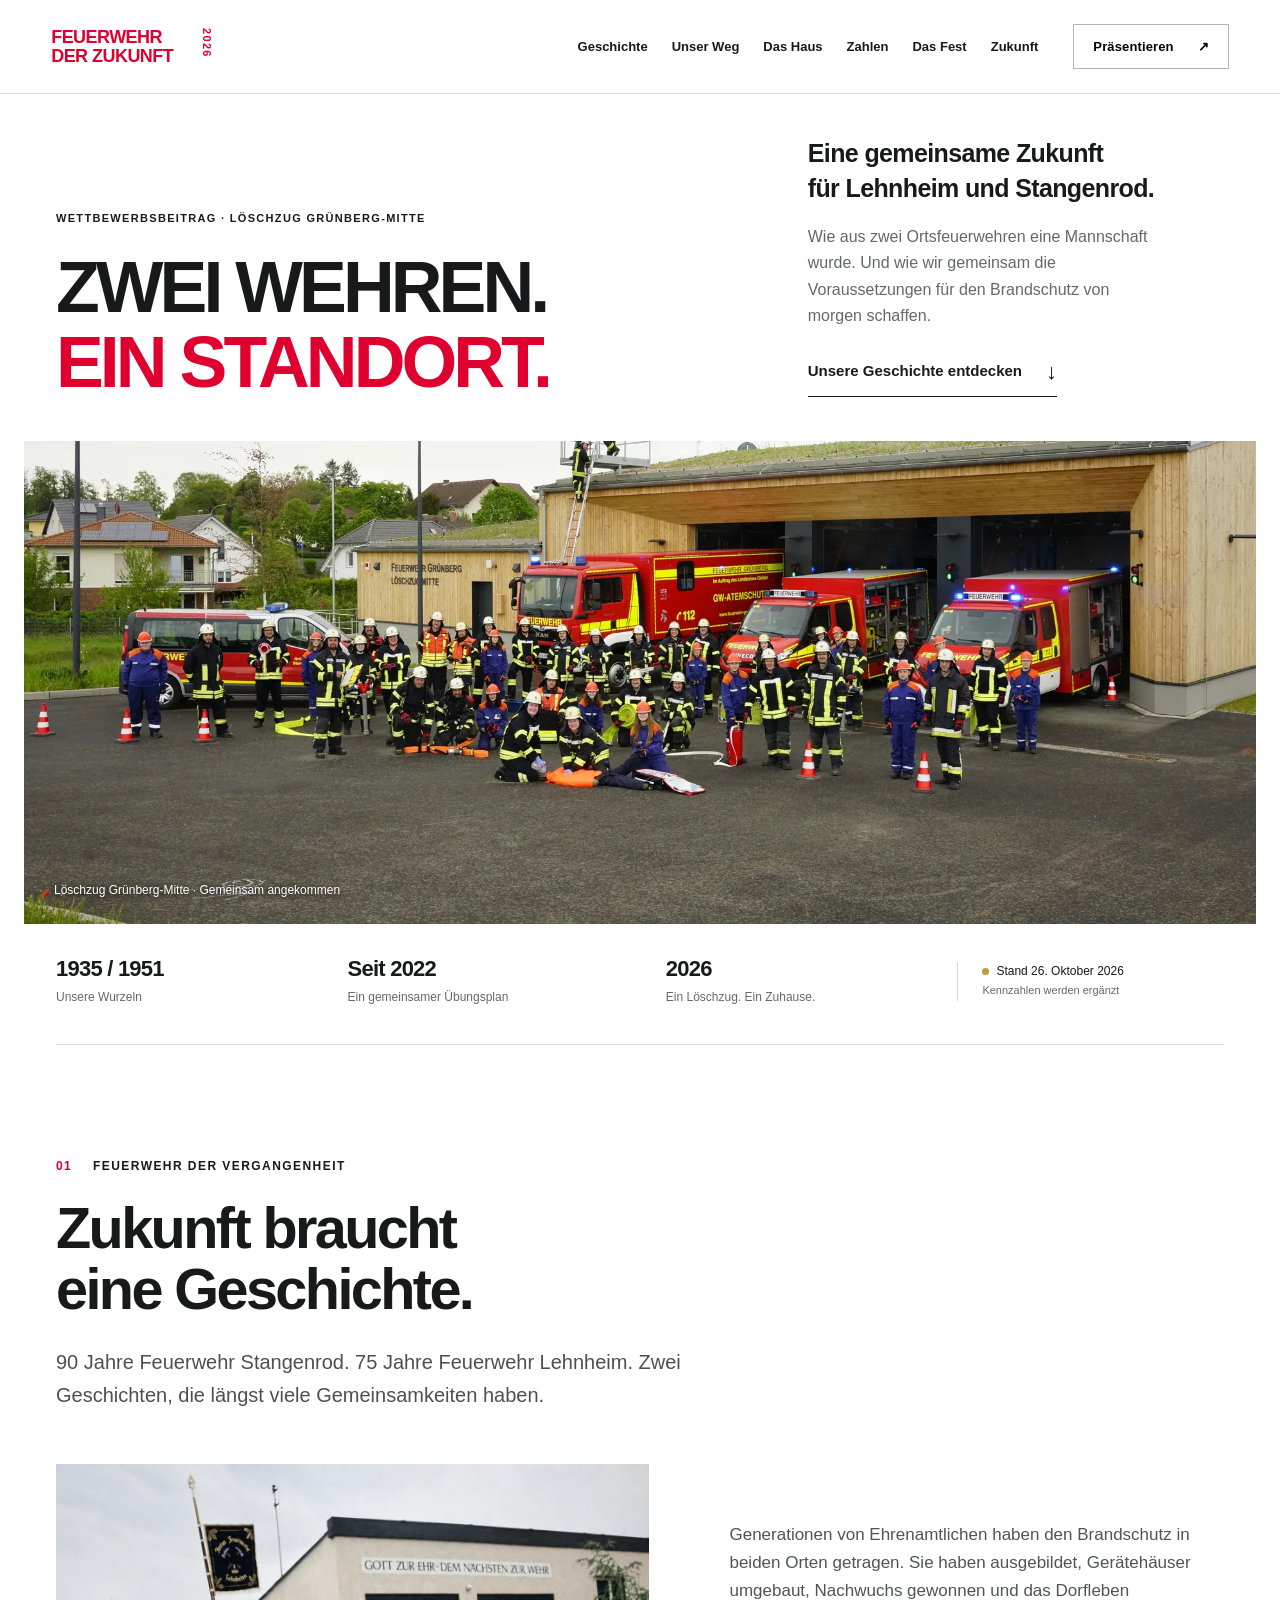
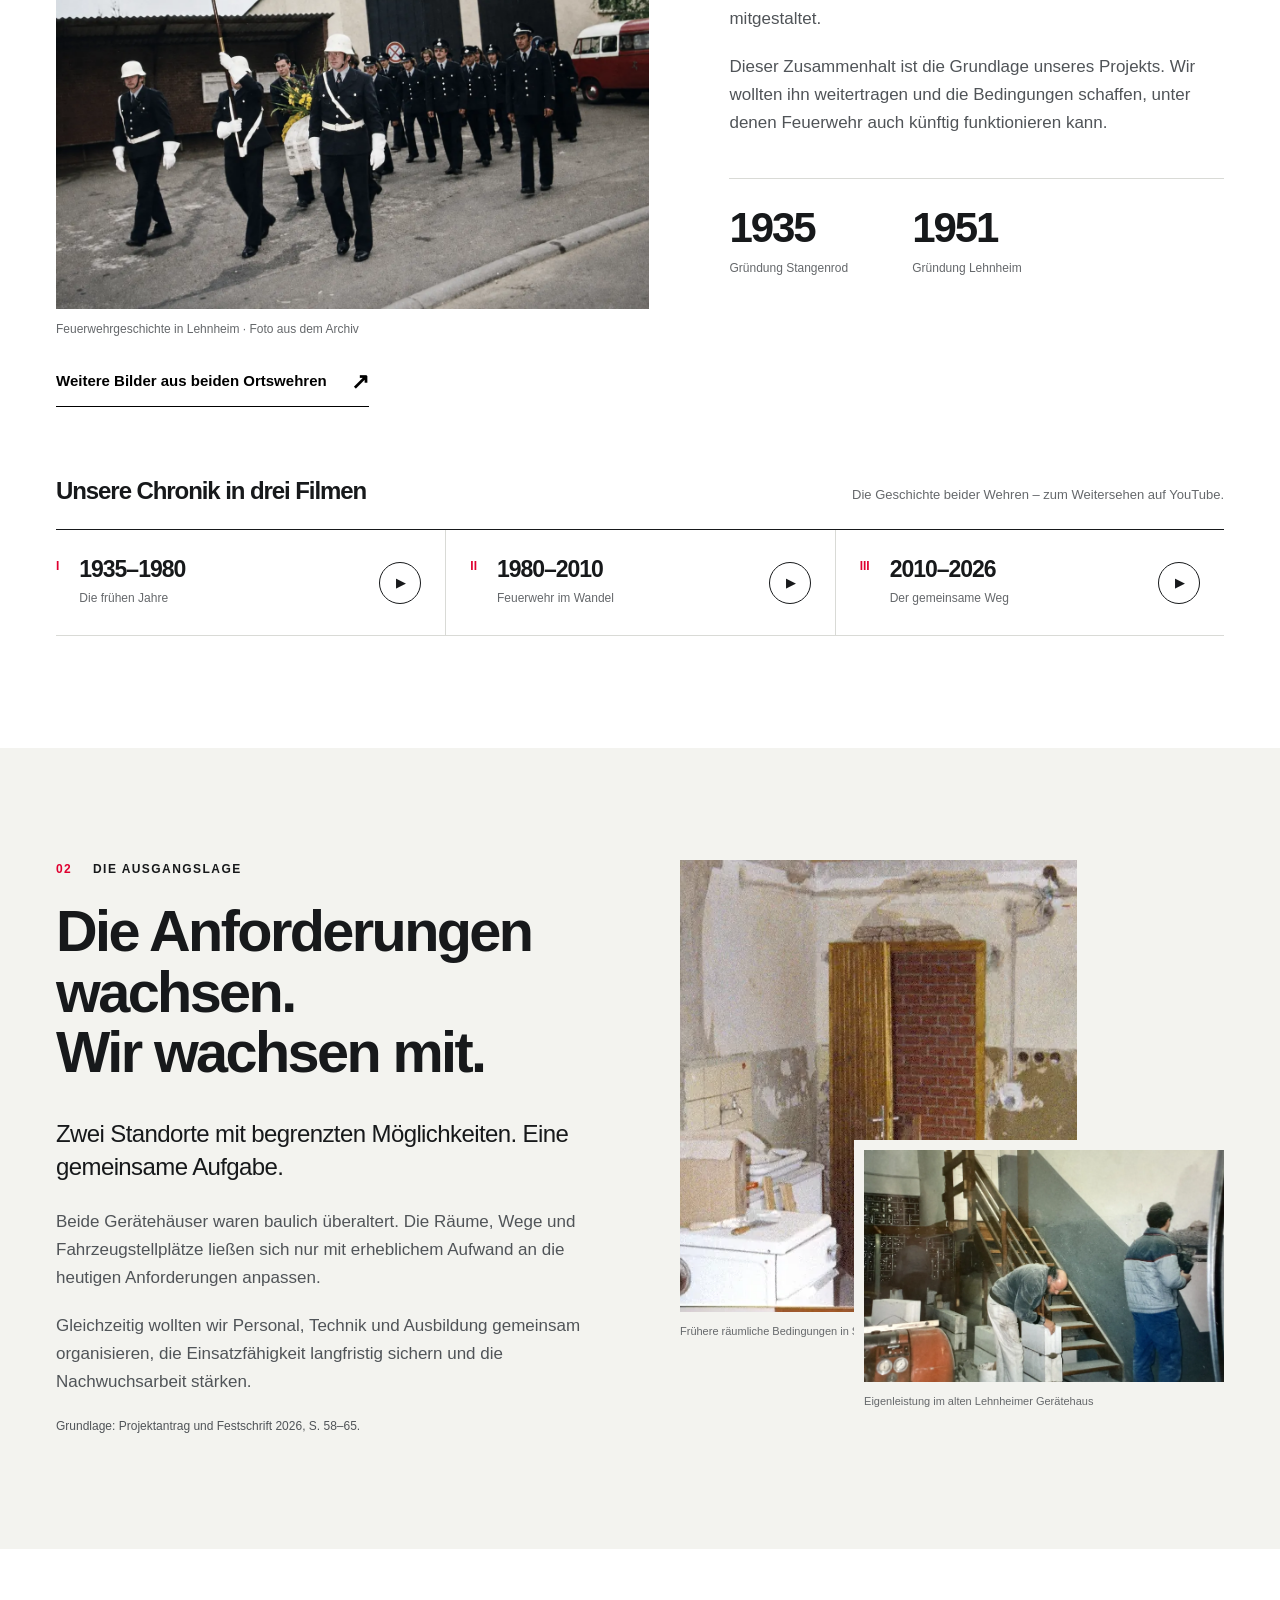
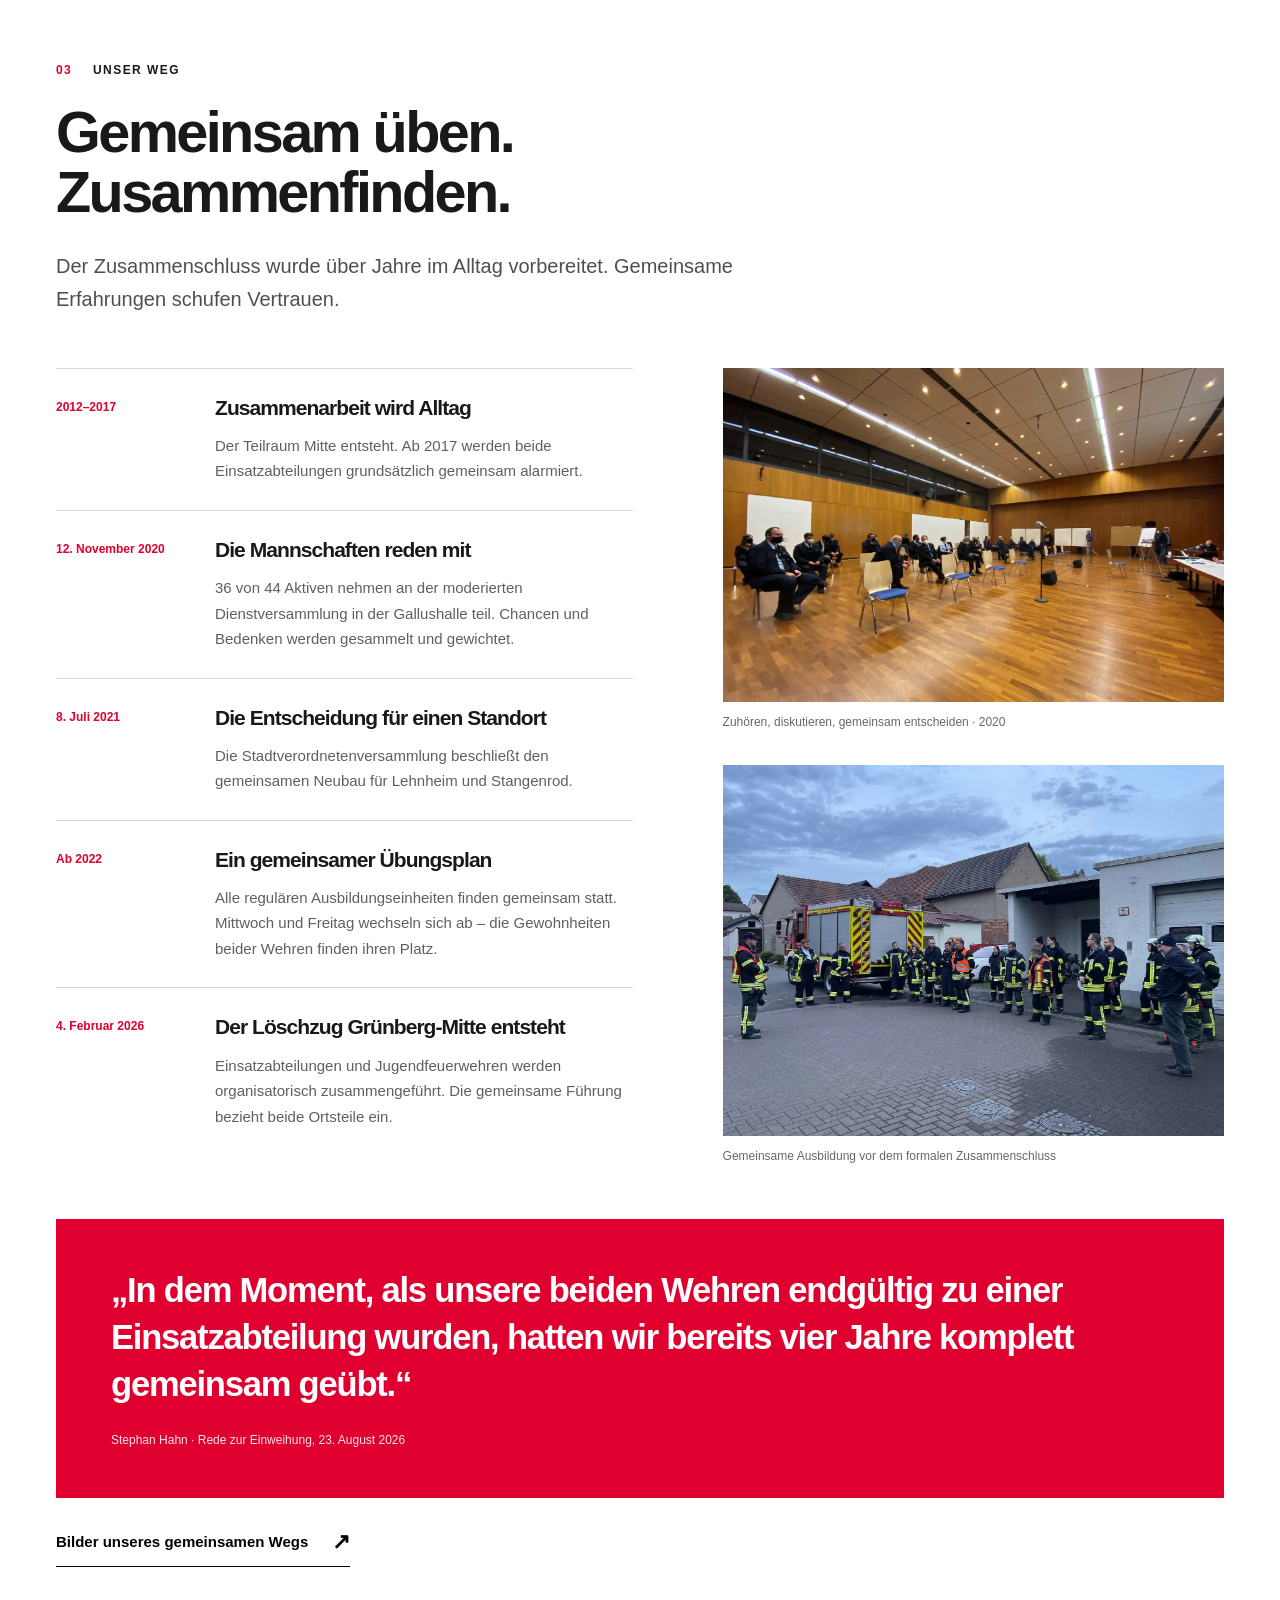
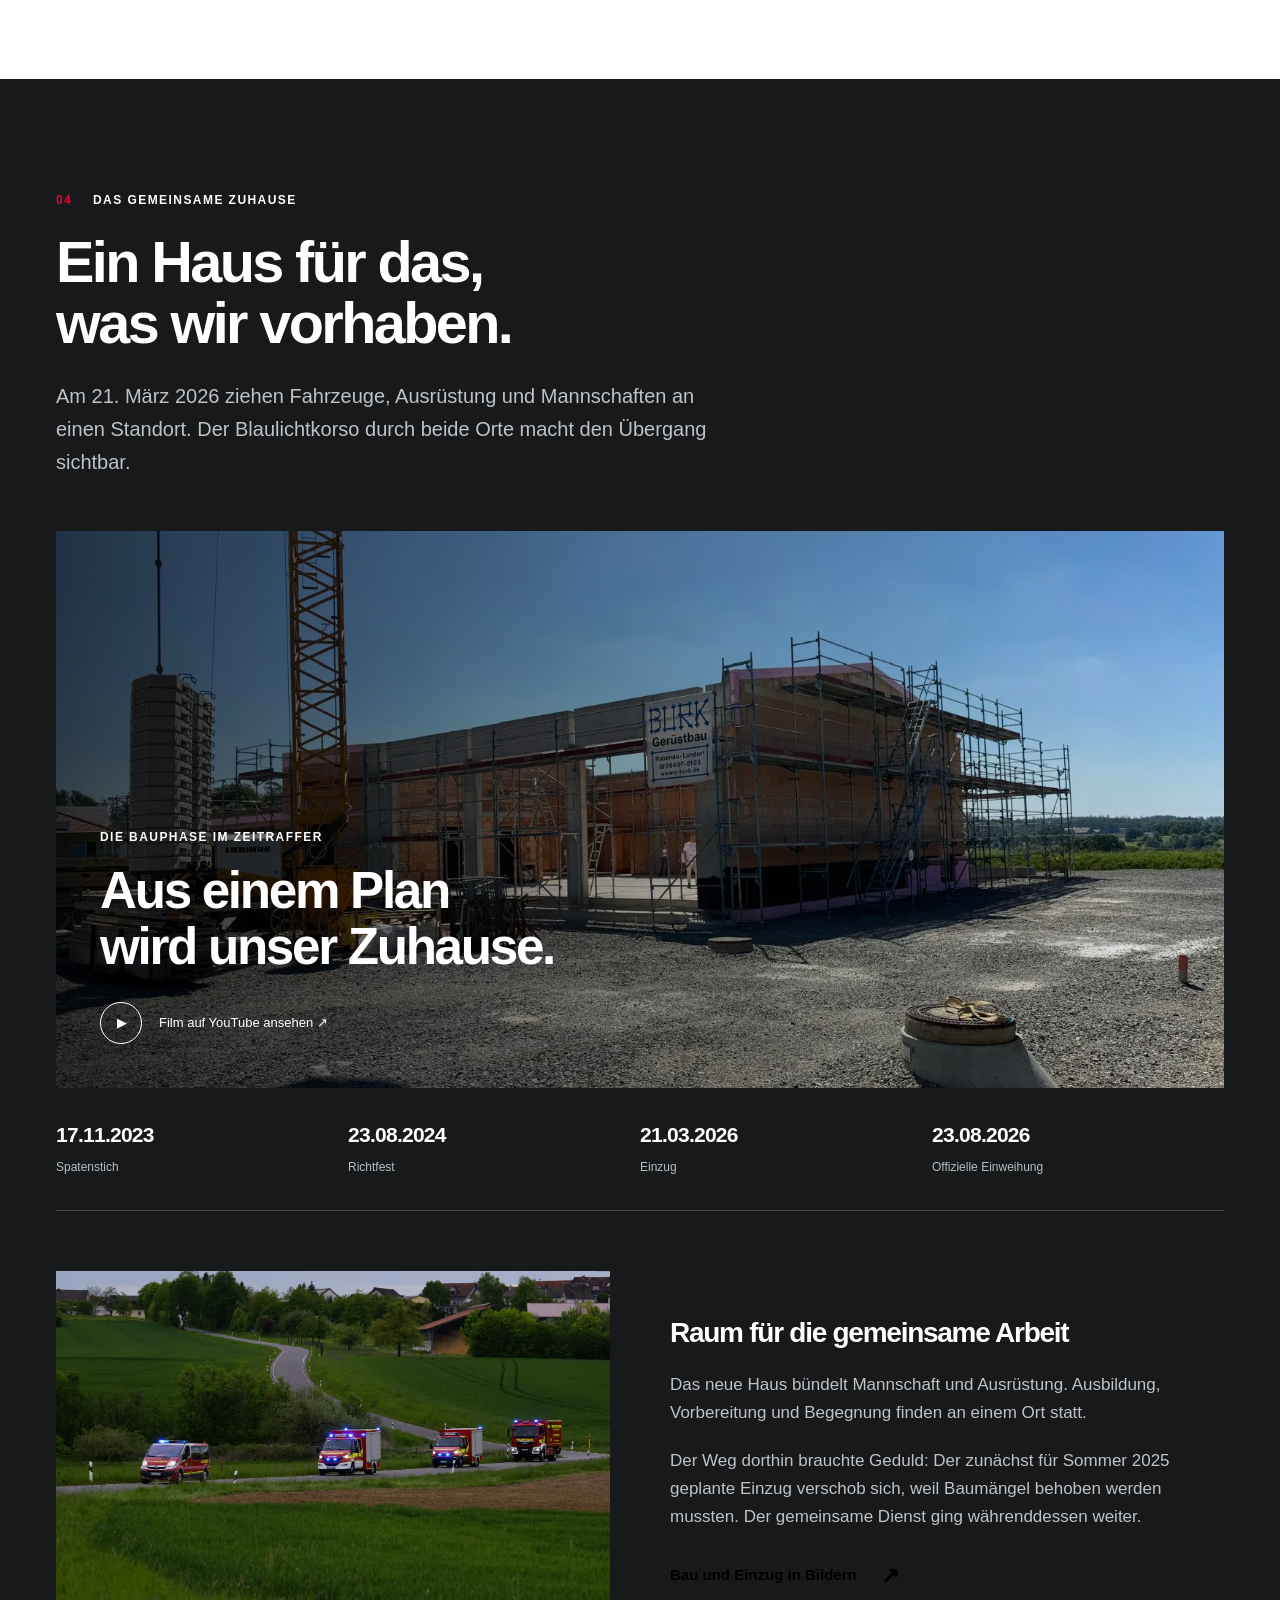
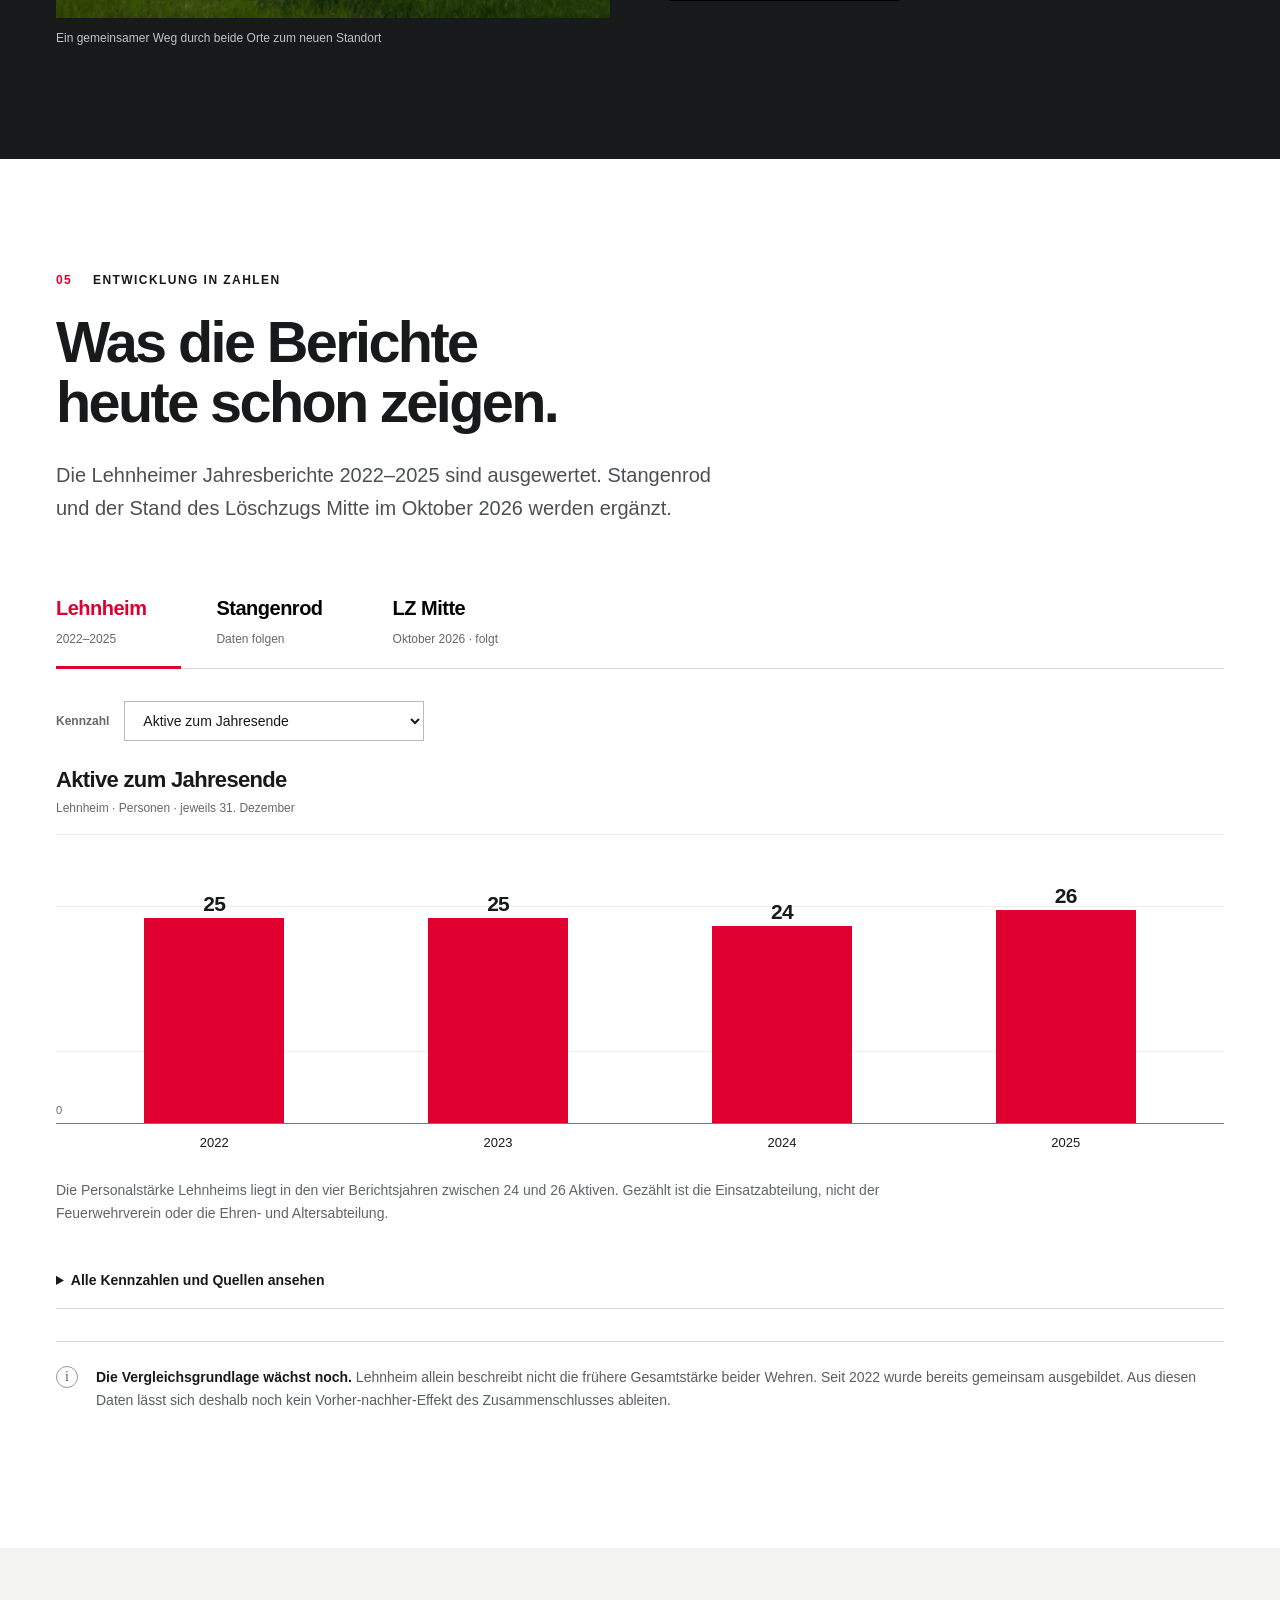
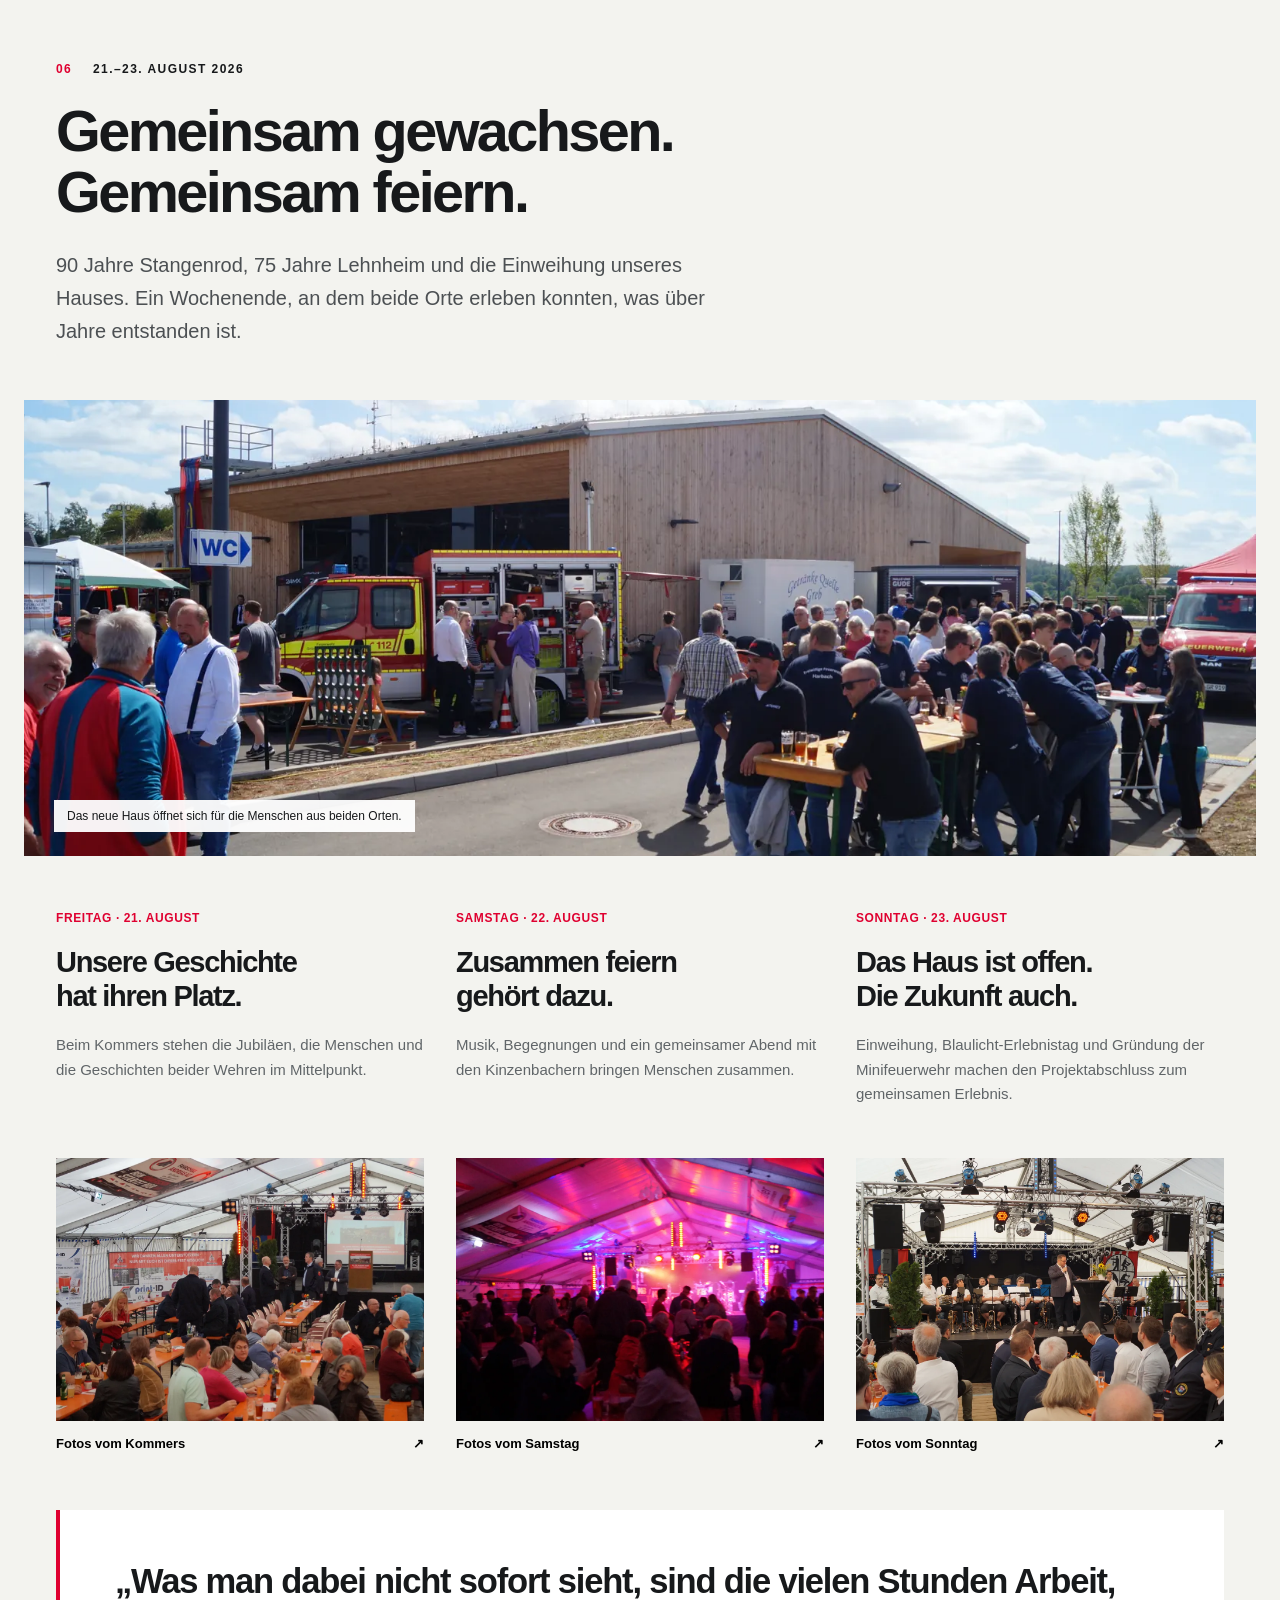
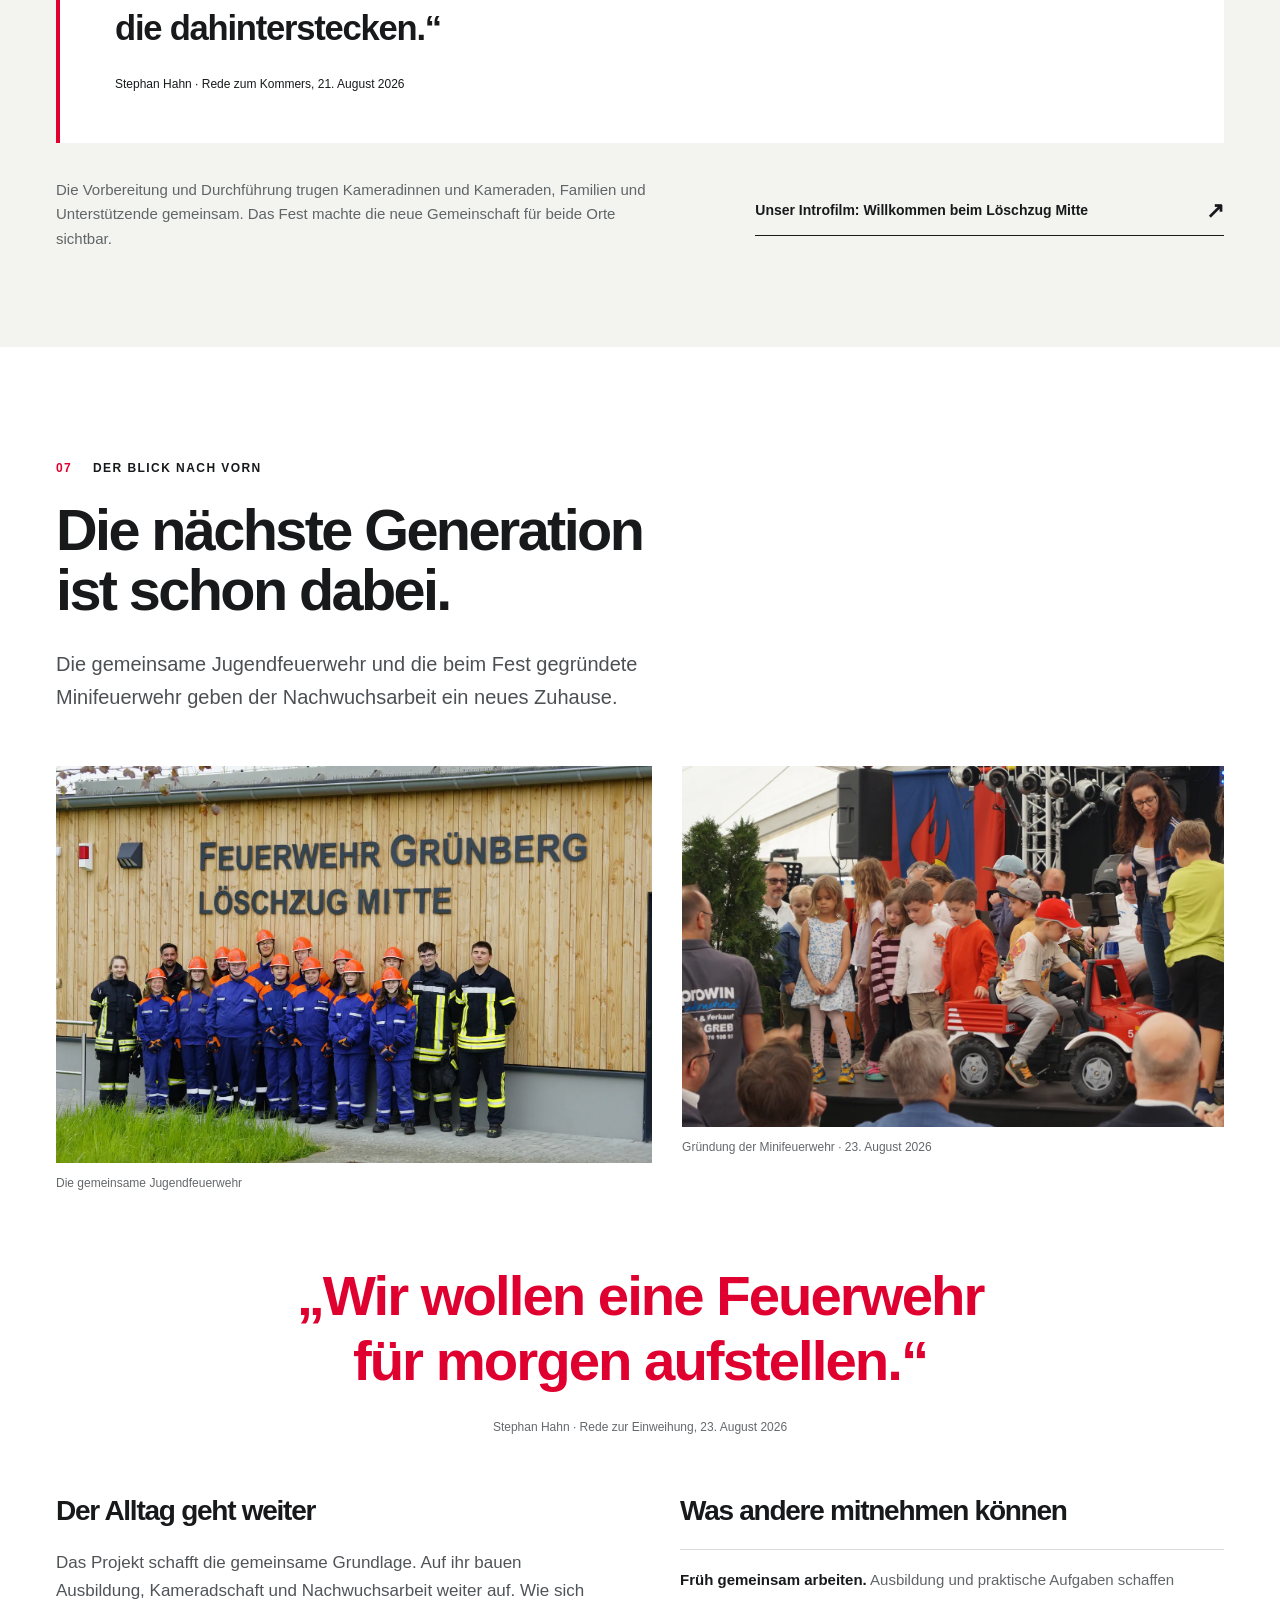
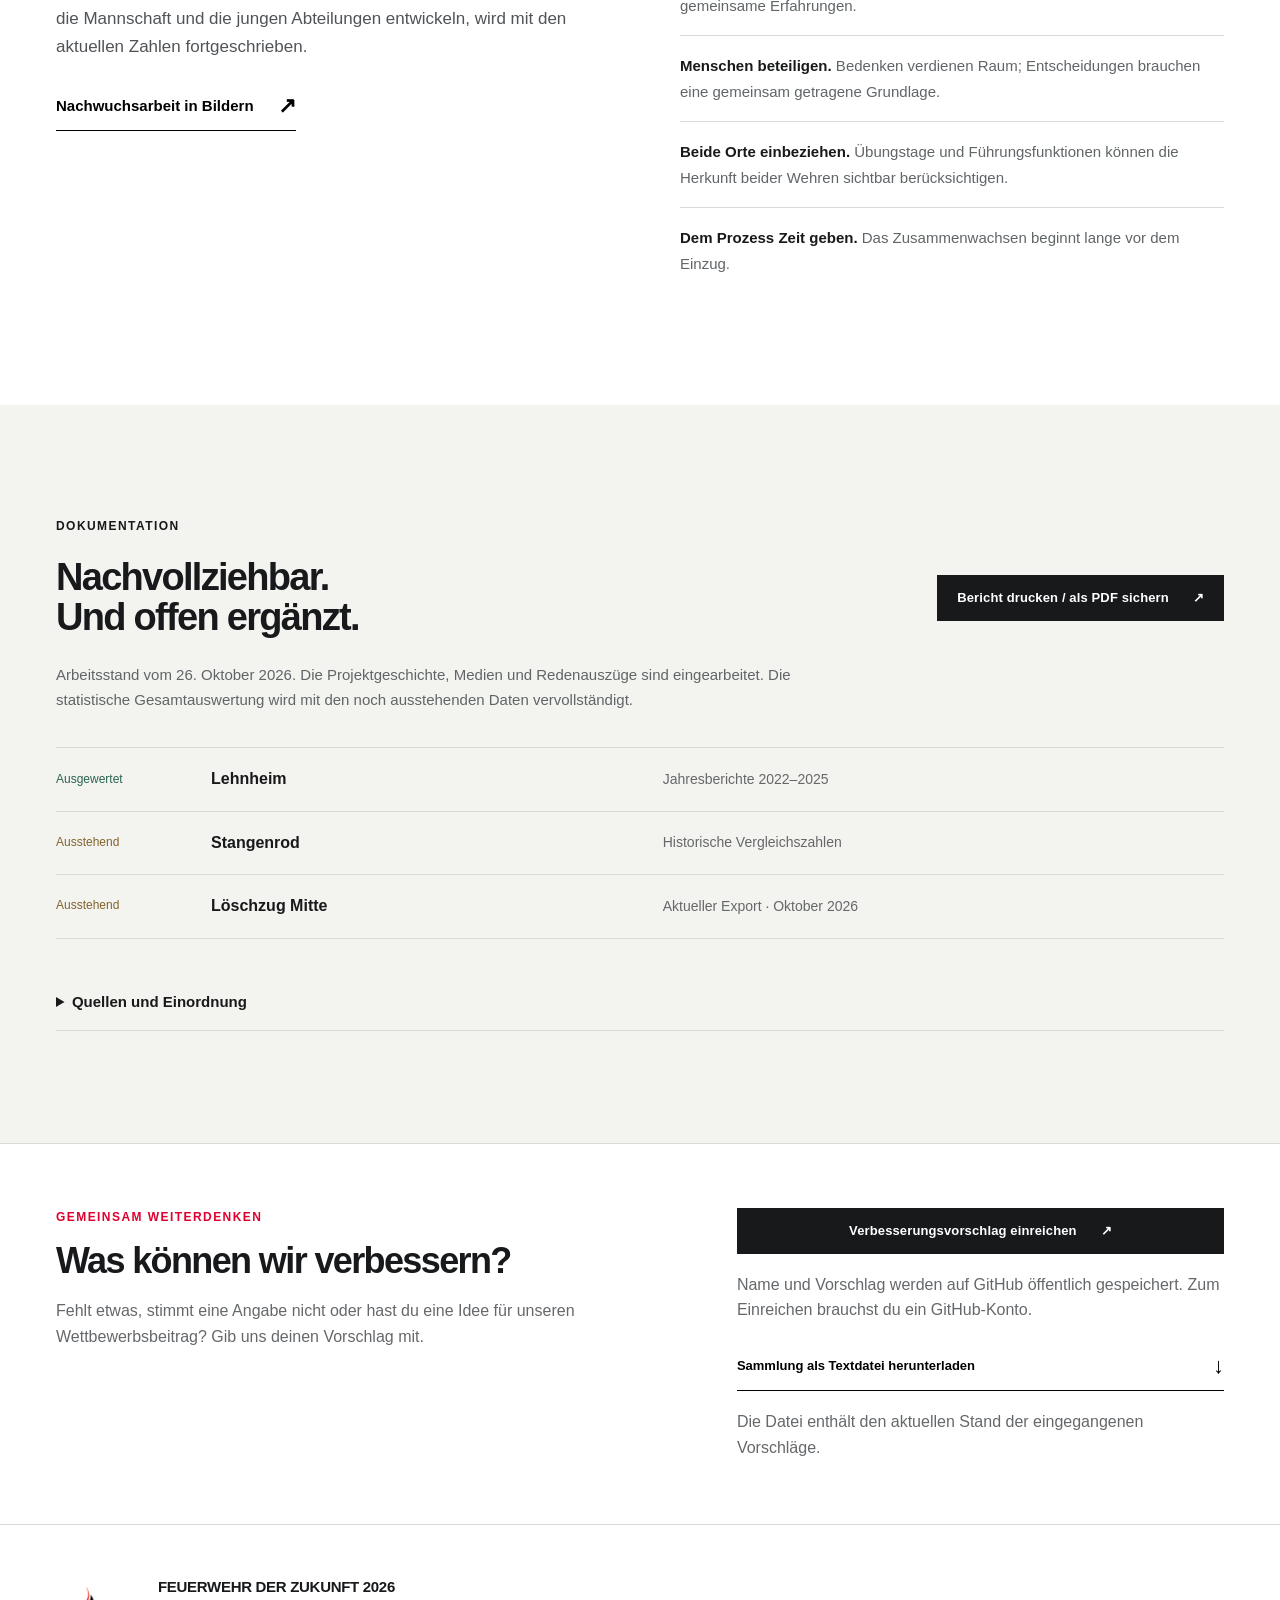
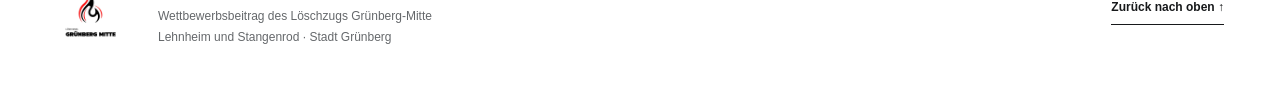
==== index.html @ b9422b35 "Add named improvement form and current plain-text download without AI processing" ====
<!doctype html>
<html lang="de">
<head>
  <meta charset="utf-8">
  <meta name="viewport" content="width=device-width, initial-scale=1">
  <meta name="theme-color" content="#df0030">
  <meta name="description" content="Zwei Wehren, ein Standort: Lehnheim und Stangenrod wachsen zum Löschzug Grünberg-Mitte zusammen. Unser Beitrag zum Wettbewerb Feuerwehr der Zukunft 2026.">
  <meta property="og:title" content="Zwei Wehren. Ein Standort. Feuerwehr der Zukunft 2026">
  <meta property="og:description" content="Die Geschichte des Löschzugs Grünberg-Mitte – von gemeinsamer Ausbildung bis zum neuen Feuerwehrhaus und Festwochenende.">
  <meta property="og:type" content="website">
  <meta property="og:url" content="https://herrhahn.github.io/feuerwehr-der-zukunft-2026/">
  <meta property="og:image" content="https://herrhahn.github.io/feuerwehr-der-zukunft-2026/foto-65.webp">
  <title>Feuerwehr der Zukunft 2026 · Löschzug Grünberg-Mitte</title>
  <link rel="icon" href="foto-76.webp" type="image/webp">
  <link rel="stylesheet" href="styles.css">
  <script src="statistics.js" defer></script>
  <script src="app.js" defer></script>
  <script src="feedback.js" type="module"></script>
</head>
<body>
<a class="skip-link" href="#inhalt">Zum Inhalt</a>
<header class="site-header">
  <a class="brand" href="#start" aria-label="Feuerwehr der Zukunft 2026 – Start"><span>FEUERWEHR <br>DER ZUKUNFT<span class="brand-year">2026</span></span></a>
  <nav class="desktop-nav" aria-label="Hauptnavigation">
    <a href="#geschichte">Geschichte</a><a href="#zusammenwachsen">Unser Weg</a><a href="#geraetehaus">Das Haus</a><a href="#zahlen">Zahlen</a><a href="#fest">Das Fest</a><a href="#zukunft">Zukunft</a>
  </nav>
  <button id="present-start" class="button button-outline" type="button">Präsentieren <span aria-hidden="true">↗</span></button>
  <button class="menu-toggle" id="menu-toggle" aria-expanded="false" aria-controls="mobile-nav" type="button">Menü <span aria-hidden="true">+</span></button>
</header>
<nav id="mobile-nav" class="mobile-nav" aria-label="Mobile Navigation" hidden>
  <a href="#geschichte">Geschichte</a><a href="#zusammenwachsen">Unser Weg</a><a href="#geraetehaus">Das Haus</a><a href="#zahlen">Zahlen</a><a href="#fest">Das Fest</a><a href="#zukunft">Zukunft</a>
</nav>
<main id="inhalt">
  <section class="hero chapter" id="start" data-chapter="Unser Projekt">
    <div class="hero-intro wrap">
      <div><p class="eyebrow">Wettbewerbsbeitrag · Löschzug Grünberg-Mitte</p><h1>ZWEI WEHREN. <br><span>EIN STANDORT.</span></h1></div>
      <div class="hero-copy"><p class="lead">Eine gemeinsame Zukunft <br>für Lehnheim und Stangenrod.</p><p>Wie aus zwei Ortsfeuerwehren eine Mannschaft wurde. Und wie wir gemeinsam die Voraussetzungen für den Brandschutz von morgen schaffen.</p><a class="text-link" href="#geschichte">Unsere Geschichte entdecken <span aria-hidden="true">↓</span></a></div>
    </div>
    <figure class="hero-photo"><img src="foto-65.webp" width="1920" height="1280" fetchpriority="high" alt="Die Mannschaft und Jugendfeuerwehr des Löschzugs Grünberg-Mitte mit ihren Fahrzeugen vor dem gemeinsamen Feuerwehrhaus"><figcaption>Löschzug Grünberg-Mitte · Gemeinsam angekommen</figcaption></figure>
    <div class="hero-facts wrap"><div><strong>1935 / 1951</strong><span>Unsere Wurzeln</span></div><div><strong>Seit 2022</strong><span>Ein gemeinsamer Übungsplan</span></div><div><strong>2026</strong><span>Ein Löschzug. Ein Zuhause.</span></div><a href="#datenstand" class="status-link"><span class="status-dot"></span>Stand 26. Oktober 2026 <br><small>Kennzahlen werden ergänzt</small></a></div>
  </section>

  <section class="chapter section wrap" id="geschichte" data-chapter="Feuerwehr der Vergangenheit">
    <div class="section-heading"><p class="eyebrow"><span>01</span> Feuerwehr der Vergangenheit</p><h2>Zukunft braucht <br>eine Geschichte.</h2><p class="section-intro">90 Jahre Feuerwehr Stangenrod. 75 Jahre Feuerwehr Lehnheim. Zwei Geschichten, die längst viele Gemeinsamkeiten haben.</p></div>
    <div class="history-layout"><figure class="photo"><button data-photo="0" type="button" aria-label="Historisches Foto aus Lehnheim vergrößern"><img src="foto-00.webp" width="1600" height="1200" loading="lazy" alt="Historischer Festzug der Lehnheimer Feuerwehr vor dem alten Feuerwehrhaus"></button><figcaption>Feuerwehrgeschichte in Lehnheim · Foto aus dem Archiv</figcaption></figure><div class="prose"><p>Generationen von Ehrenamtlichen haben den Brandschutz in beiden Orten getragen. Sie haben ausgebildet, Gerätehäuser umgebaut, Nachwuchs gewonnen und das Dorfleben mitgestaltet.</p><p>Dieser Zusammenhalt ist die Grundlage unseres Projekts. Wir wollten ihn weitertragen und die Bedingungen schaffen, unter denen Feuerwehr auch künftig funktionieren kann.</p><div class="founding-dates"><div><strong>1935</strong><span>Gründung Stangenrod</span></div><div><strong>1951</strong><span>Gründung Lehnheim</span></div></div></div></div>
    <button class="text-link gallery-launch" data-gallery="geschichte" type="button">Weitere Bilder aus beiden Ortswehren <span aria-hidden="true">↗</span></button>
    <div class="film-heading"><h3>Unsere Chronik in drei Filmen</h3><p>Die Geschichte beider Wehren – zum Weitersehen auf YouTube.</p></div>
    <div class="film-list">
      <a class="film" href="https://youtu.be/lsIuLxd_YvE" target="_blank" rel="noopener noreferrer"><span class="film-index">I</span><div><h4>1935–1980</h4><p>Die frühen Jahre</p></div><span class="play" aria-hidden="true">▶</span><span class="sr-only"> Auf YouTube ansehen, öffnet neuen Tab</span></a>
      <a class="film" href="https://youtu.be/l_eTIoK2kEw" target="_blank" rel="noopener noreferrer"><span class="film-index">II</span><div><h4>1980–2010</h4><p>Feuerwehr im Wandel</p></div><span class="play" aria-hidden="true">▶</span><span class="sr-only"> Auf YouTube ansehen, öffnet neuen Tab</span></a>
      <a class="film" href="https://youtu.be/Sg7HcVa1cO8" target="_blank" rel="noopener noreferrer"><span class="film-index">III</span><div><h4>2010–2026</h4><p>Der gemeinsame Weg</p></div><span class="play" aria-hidden="true">▶</span><span class="sr-only"> Auf YouTube ansehen, öffnet neuen Tab</span></a>
    </div>
  </section>

  <section class="chapter section challenge" id="ausgangslage" data-chapter="Warum Veränderung nötig war">
    <div class="wrap two-col"><div><p class="eyebrow"><span>02</span> Die Ausgangslage</p><h2>Die Anforderungen <br>wachsen. <br>Wir wachsen mit.</h2><p class="lead">Zwei Standorte mit begrenzten Möglichkeiten. Eine gemeinsame Aufgabe.</p><p>Beide Gerätehäuser waren baulich überaltert. Die Räume, Wege und Fahrzeugstellplätze ließen sich nur mit erheblichem Aufwand an die heutigen Anforderungen anpassen.</p><p>Gleichzeitig wollten wir Personal, Technik und Ausbildung gemeinsam organisieren, die Einsatzfähigkeit langfristig sichern und die Nachwuchsarbeit stärken.</p><p class="source-inline">Grundlage: Projektantrag und Festschrift 2026, S. 58–65.</p></div><div class="challenge-photos"><figure class="photo"><button data-photo="9" type="button" aria-label="Frühere räumliche Bedingungen in Stangenrod vergrößern"><img src="foto-09.webp" loading="lazy" alt="Beengter älterer Innenraum mit Waschbecken und sichtbarem Sanierungsbedarf in Stangenrod"></button><figcaption>Frühere räumliche Bedingungen in Stangenrod</figcaption></figure><figure class="photo"><button data-photo="2" type="button" aria-label="Umbauarbeiten in Lehnheim vergrößern"><img src="foto-02.webp" loading="lazy" alt="Ehrenamtliche bei Umbauarbeiten im alten Lehnheimer Feuerwehrhaus"></button><figcaption>Eigenleistung im alten Lehnheimer Gerätehaus</figcaption></figure></div></div>
  </section>

  <section class="chapter section wrap" id="zusammenwachsen" data-chapter="Unser gemeinsamer Weg">
    <div class="section-heading"><p class="eyebrow"><span>03</span> Unser Weg</p><h2>Gemeinsam üben. <br>Zusammenfinden.</h2><p class="section-intro">Der Zusammenschluss wurde über Jahre im Alltag vorbereitet. Gemeinsame Erfahrungen schufen Vertrauen.</p></div>
    <div class="timeline-layout"><ol class="timeline">
      <li><time>2012–2017</time><div><h3>Zusammenarbeit wird Alltag</h3><p>Der Teilraum Mitte entsteht. Ab 2017 werden beide Einsatzabteilungen grundsätzlich gemeinsam alarmiert.</p></div></li>
      <li><time>12. November 2020</time><div><h3>Die Mannschaften reden mit</h3><p>36 von 44 Aktiven nehmen an der moderierten Dienstversammlung in der Gallushalle teil. Chancen und Bedenken werden gesammelt und gewichtet.</p></div></li>
      <li><time>8. Juli 2021</time><div><h3>Die Entscheidung für einen Standort</h3><p>Die Stadtverordnetenversammlung beschließt den gemeinsamen Neubau für Lehnheim und Stangenrod.</p></div></li>
      <li><time>Ab 2022</time><div><h3>Ein gemeinsamer Übungsplan</h3><p>Alle regulären Ausbildungseinheiten finden gemeinsam statt. Mittwoch und Freitag wechseln sich ab – die Gewohnheiten beider Wehren finden ihren Platz.</p></div></li>
      <li><time>4. Februar 2026</time><div><h3>Der Löschzug Grünberg-Mitte entsteht</h3><p>Einsatzabteilungen und Jugendfeuerwehren werden organisatorisch zusammengeführt. Die gemeinsame Führung bezieht beide Ortsteile ein.</p></div></li>
    </ol><div class="timeline-aside"><figure class="photo"><button data-photo="10" type="button" aria-label="Dienstversammlung in der Gallushalle vergrößern"><img src="foto-10.webp" loading="lazy" alt="Gemeinsame Dienstversammlung in der Gallushalle mit Abstand zwischen den Sitzplätzen"></button><figcaption>Zuhören, diskutieren, gemeinsam entscheiden · 2020</figcaption></figure><figure class="photo"><button data-photo="19" type="button" aria-label="Gemeinsame Übung vergrößern"><img src="foto-19.webp" loading="lazy" alt="Feuerwehrangehörige beider Orte bei einer gemeinsamen Übung"></button><figcaption>Gemeinsame Ausbildung vor dem formalen Zusammenschluss</figcaption></figure></div></div>
    <blockquote class="quote quote-red"><p>„In dem Moment, als unsere beiden Wehren endgültig zu einer Einsatzabteilung wurden, hatten wir bereits vier Jahre komplett gemeinsam geübt.“</p><footer>Stephan Hahn · Rede zur Einweihung, 23. August 2026</footer></blockquote>
    <button class="text-link gallery-launch" data-gallery="weg" type="button">Bilder unseres gemeinsamen Wegs <span aria-hidden="true">↗</span></button>
  </section>

  <section class="chapter section house" id="geraetehaus" data-chapter="Unser gemeinsames Zuhause">
    <div class="wrap"><div class="section-heading"><p class="eyebrow"><span>04</span> Das gemeinsame Zuhause</p><h2>Ein Haus für das, <br>was wir vorhaben.</h2><p class="section-intro">Am 21. März 2026 ziehen Fahrzeuge, Ausrüstung und Mannschaften an einen Standort. Der Blaulichtkorso durch beide Orte macht den Übergang sichtbar.</p></div>
    <a class="video-feature" href="https://youtu.be/0JslBPGW3Is" target="_blank" rel="noopener noreferrer"><img src="foto-29.webp" width="1600" height="1200" loading="lazy" alt="Das neue Feuerwehrhaus während der Bauphase mit Kran und Gerüst"><span class="video-shade"></span><span class="video-caption"><span class="eyebrow">Die Bauphase im Zeitraffer</span><strong>Aus einem Plan <br>wird unser Zuhause.</strong><span class="video-action"><span class="play" aria-hidden="true">▶</span> Film auf YouTube ansehen ↗</span></span></a>
    <div class="house-dates"><div><strong>17.11.2023</strong><span>Spatenstich</span></div><div><strong>23.08.2024</strong><span>Richtfest</span></div><div><strong>21.03.2026</strong><span>Einzug</span></div><div><strong>23.08.2026</strong><span>Offizielle Einweihung</span></div></div>
    <div class="two-col house-story"><figure class="photo"><button data-photo="22" type="button" aria-label="Blaulichtkorso beim Umzug vergrößern"><img src="foto-22.webp" loading="lazy" alt="Vier Feuerwehrfahrzeuge fahren als Blaulichtkorso durch die Landschaft zwischen den Orten"></button><figcaption>Ein gemeinsamer Weg durch beide Orte zum neuen Standort</figcaption></figure><div class="prose"><h3>Raum für die gemeinsame Arbeit</h3><p>Das neue Haus bündelt Mannschaft und Ausrüstung. Ausbildung, Vorbereitung und Begegnung finden an einem Ort statt.</p><p>Der Weg dorthin brauchte Geduld: Der zunächst für Sommer 2025 geplante Einzug verschob sich, weil Baumängel behoben werden mussten. Der gemeinsame Dienst ging währenddessen weiter.</p><button class="text-link" data-gallery="bau" type="button">Bau und Einzug in Bildern <span aria-hidden="true">↗</span></button></div></div></div>
  </section>

  <section class="chapter section wrap" id="zahlen" data-chapter="Entwicklung in Zahlen">
    <div class="section-heading"><p class="eyebrow"><span>05</span> Entwicklung in Zahlen</p><h2>Was die Berichte <br>heute schon zeigen.</h2><p class="section-intro">Die Lehnheimer Jahresberichte 2022–2025 sind ausgewertet. Stangenrod und der Stand des Löschzugs Mitte im Oktober 2026 werden ergänzt.</p></div>
    <div class="data-tabs" role="tablist" aria-label="Statistik nach Einheit"><button type="button" role="tab" aria-selected="true" id="tab-lehnheim" aria-controls="statistics-panel" data-unit="lehnheim">Lehnheim <span>2022–2025</span></button><button type="button" role="tab" aria-selected="false" tabindex="-1" id="tab-stangenrod" aria-controls="statistics-panel" data-unit="stangenrod">Stangenrod <span>Daten folgen</span></button><button type="button" role="tab" aria-selected="false" tabindex="-1" id="tab-mitte" aria-controls="statistics-panel" data-unit="mitte">LZ Mitte <span>Oktober 2026 · folgt</span></button></div>
    <div id="statistics-panel" role="tabpanel" aria-labelledby="tab-lehnheim" tabindex="0">
      <div class="metric-controls"><label for="metric">Kennzahl</label><select id="metric"><option value="active">Aktive zum Jahresende</option><option value="exercises">Reguläre Ausbildungen</option><option value="attendance">Ø Teilnehmende je Ausbildung</option><option value="alarms">Alarmierungen</option><option value="safeguards">Absicherungen</option><option value="courses">Lehrgangs- und Seminarbelegungen</option></select></div>
      <div id="stat-visual" aria-live="polite"></div>
      <div class="data-context" id="data-context"></div>
      <details class="data-details"><summary>Alle Kennzahlen und Quellen ansehen</summary><div class="table-scroll"><table id="data-table"><caption>Lehnheim · Jahresberichte 2022–2025</caption><thead><tr><th scope="col">Kennzahl</th><th scope="col">2022</th><th scope="col">2023</th><th scope="col">2024</th><th scope="col">2025</th></tr></thead><tbody></tbody></table></div><p id="table-source" class="source-inline"></p><p style="margin:20px 0"><a class="text-link" href="lehnheim-daten.json" download>Aggregierte Auswertung mit Quellen herunterladen <span aria-hidden="true">↓</span></a></p></details>
    </div>
    <div class="data-note"><span aria-hidden="true">i</span><p><strong>Die Vergleichsgrundlage wächst noch.</strong> Lehnheim allein beschreibt nicht die frühere Gesamtstärke beider Wehren. Seit 2022 wurde bereits gemeinsam ausgebildet. Aus diesen Daten lässt sich deshalb noch kein Vorher-nachher-Effekt des Zusammenschlusses ableiten.</p></div>
    <noscript><p>Lehnheim: 25 / 25 / 24 / 26 Aktive zum Jahresende 2022 / 2023 / 2024 / 2025. Stangenrod und LZ Mitte Oktober 2026: Daten folgen. Für die interaktiven Diagramme bitte JavaScript aktivieren.</p></noscript>
  </section>

  <section class="chapter section festival" id="fest" data-chapter="Gemeinsam feiern">
    <div class="wrap"><div class="section-heading"><p class="eyebrow"><span>06</span> 21.–23. August 2026</p><h2>Gemeinsam gewachsen. <br>Gemeinsam feiern.</h2><p class="section-intro">90 Jahre Stangenrod, 75 Jahre Lehnheim und die Einweihung unseres Hauses. Ein Wochenende, an dem beide Orte erleben konnten, was über Jahre entstanden ist.</p></div></div>
    <figure class="festival-wide"><img src="foto-58.webp" width="1600" height="1200" loading="lazy" alt="Viele Gäste vor dem neuen Feuerwehrhaus am Blaulicht-Erlebnistag"><figcaption>Das neue Haus öffnet sich für die Menschen aus beiden Orten.</figcaption></figure>
    <div class="wrap"><div class="festival-days"><article><span class="day-label">Freitag · 21. August</span><h3>Unsere Geschichte <br>hat ihren Platz.</h3><p>Beim Kommers stehen die Jubiläen, die Menschen und die Geschichten beider Wehren im Mittelpunkt.</p><button class="gallery-cover" data-gallery="freitag" type="button"><img src="foto-35.webp" loading="lazy" alt="Gemeinsamer Kommers im gut besuchten Festzelt"><span>Fotos vom Kommers <span aria-hidden="true">↗</span></span></button></article><article><span class="day-label">Samstag · 22. August</span><h3>Zusammen feiern <br>gehört dazu.</h3><p>Musik, Begegnungen und ein gemeinsamer Abend mit den Kinzenbachern bringen Menschen zusammen.</p><button class="gallery-cover" data-gallery="samstag" type="button"><img src="foto-45.webp" loading="lazy" alt="Gäste feiern im beleuchteten Festzelt"><span>Fotos vom Samstag <span aria-hidden="true">↗</span></span></button></article><article><span class="day-label">Sonntag · 23. August</span><h3>Das Haus ist offen. <br>Die Zukunft auch.</h3><p>Einweihung, Blaulicht-Erlebnistag und Gründung der Minifeuerwehr machen den Projektabschluss zum gemeinsamen Erlebnis.</p><button class="gallery-cover" data-gallery="sonntag" type="button"><img src="foto-51.webp" loading="lazy" alt="Feierliche Einweihung auf der Bühne vor Gästen"><span>Fotos vom Sonntag <span aria-hidden="true">↗</span></span></button></article></div>
    <blockquote class="quote quote-light"><p>„Was man dabei nicht sofort sieht, sind die vielen Stunden Arbeit, die dahinterstecken.“</p><footer>Stephan Hahn · Rede zum Kommers, 21. August 2026</footer></blockquote>
    <div class="festival-outro"><p>Die Vorbereitung und Durchführung trugen Kameradinnen und Kameraden, Familien und Unterstützende gemeinsam. Das Fest machte die neue Gemeinschaft für beide Orte sichtbar.</p><a class="text-link" href="https://youtu.be/hmujUebTofE" target="_blank" rel="noopener noreferrer">Unser Introfilm: Willkommen beim Löschzug Mitte <span aria-hidden="true">↗</span></a></div></div>
  </section>

  <section class="chapter section wrap" id="zukunft" data-chapter="Feuerwehr für morgen">
    <div class="section-heading"><p class="eyebrow"><span>07</span> Der Blick nach vorn</p><h2>Die nächste Generation <br>ist schon dabei.</h2><p class="section-intro">Die gemeinsame Jugendfeuerwehr und die beim Fest gegründete Minifeuerwehr geben der Nachwuchsarbeit ein neues Zuhause.</p></div>
    <div class="future-grid"><figure class="photo"><button data-photo="72" type="button" aria-label="Jugendfeuerwehr vor dem neuen Haus vergrößern"><img src="foto-72.webp" loading="lazy" alt="Jugendfeuerwehr mit Betreuenden vor dem Schriftzug Löschzug Mitte am neuen Haus"></button><figcaption>Die gemeinsame Jugendfeuerwehr</figcaption></figure><figure class="photo"><button data-photo="69" type="button" aria-label="Gründung der Minifeuerwehr vergrößern"><img src="foto-69.webp" loading="lazy" alt="Kinder und Betreuende bei der Gründung der Minifeuerwehr auf der Bühne"></button><figcaption>Gründung der Minifeuerwehr · 23. August 2026</figcaption></figure></div>
    <blockquote class="quote future-quote"><p>„Wir wollen eine Feuerwehr <br>für morgen aufstellen.“</p><footer>Stephan Hahn · Rede zur Einweihung, 23. August 2026</footer></blockquote>
    <div class="two-col"><div class="prose"><h3>Der Alltag geht weiter</h3><p>Das Projekt schafft die gemeinsame Grundlage. Auf ihr bauen Ausbildung, Kameradschaft und Nachwuchsarbeit weiter auf. Wie sich die Mannschaft und die jungen Abteilungen entwickeln, wird mit den aktuellen Zahlen fortgeschrieben.</p><button class="text-link" data-gallery="nachwuchs" type="button">Nachwuchsarbeit in Bildern <span aria-hidden="true">↗</span></button></div><div class="prose"><h3>Was andere mitnehmen können</h3><ul class="lessons"><li><strong>Früh gemeinsam arbeiten.</strong> Ausbildung und praktische Aufgaben schaffen gemeinsame Erfahrungen.</li><li><strong>Menschen beteiligen.</strong> Bedenken verdienen Raum; Entscheidungen brauchen eine gemeinsam getragene Grundlage.</li><li><strong>Beide Orte einbeziehen.</strong> Übungstage und Führungsfunktionen können die Herkunft beider Wehren sichtbar berücksichtigen.</li><li><strong>Dem Prozess Zeit geben.</strong> Das Zusammenwachsen beginnt lange vor dem Einzug.</li></ul></div></div>
  </section>

  <section class="sources section" id="datenstand"><div class="wrap"><p class="eyebrow">Dokumentation</p><div class="sources-heading"><h2>Nachvollziehbar. <br>Und offen ergänzt.</h2><button class="button button-dark" id="print-report" type="button">Bericht drucken / als PDF sichern <span aria-hidden="true">↗</span></button></div><p>Arbeitsstand vom 26. Oktober 2026. Die Projektgeschichte, Medien und Redenauszüge sind eingearbeitet. Die statistische Gesamtauswertung wird mit den noch ausstehenden Daten vervollständigt.</p><div class="status-list"><div><span class="status-complete">Ausgewertet</span><strong>Lehnheim</strong><span>Jahresberichte 2022–2025</span></div><div><span class="status-pending">Ausstehend</span><strong>Stangenrod</strong><span>Historische Vergleichszahlen</span></div><div><span class="status-pending">Ausstehend</span><strong>Löschzug Mitte</strong><span>Aktueller Export · Oktober 2026</span></div></div>
    <details><summary>Quellen und Einordnung</summary><div class="source-content"><h3>Projekt und zeitlicher Verlauf</h3><p>Projektantrag „Zwei Wehren – ein Standort: Zukunftssichere Feuerwehrstrukturen im ländlichen Raum“; Festschrift des Löschzugs Grünberg-Mitte 2026, insbesondere S. 57–87. Die Jahreszahlen der Jubiläen folgen den Veranstaltungsunterlagen.</p><h3>Statistik</h3><p>Jahresberichte des Wehrführers Lehnheim 2022, 2023, 2024 und 2025 mit den Abschnitten Ausbildung, Einsätze, Lehrgänge und Personelles. Veröffentlicht werden ausschließlich zusammengefasste Zahlen. Personalzahlen beziehen sich auf das jeweilige Jahresende. Die Quellenzuordnung zu jeder Kennzahl steht in der Datentabelle.</p><h3>Wörtliche Zitate</h3><p>Stephan Hahn, Rede zum Kommers am 21. August 2026 („Rede Freitag.docx“) und Rede zur Einweihung am 23. August 2026 („Rede Sonntag.pdf“, S. 3–4). Zitate beschreiben die persönliche Perspektive des Wehrführers.</p><h3>Fotos und Filme</h3><p>Für den Wettbewerbsbeitrag bereitgestellte Aufnahmen aus dem Archiv und vom Projekt- und Festgeschehen. Die Filme öffnen auf YouTube; es werden keine YouTube-Videos automatisch geladen. Die Abbildungen der historischen Kapitel stammen aus den bereitgestellten Fotografien und Scans.</p><p><a href="https://www.stadtwerke-giessen.de/de/unternehmen/das-unternehmen/engagement/feuerwehr-der-zukunft" target="_blank" rel="noopener noreferrer">Zum Wettbewerb bei den Stadtwerken Gießen ↗</a></p></div></details>
  </div></section>
  <section class="feedback-section" id="verbesserungsvorschlag" aria-labelledby="feedback-heading"><div class="wrap feedback-invite"><div><p class="eyebrow">Gemeinsam weiterdenken</p><h2 id="feedback-heading">Was können wir verbessern?</h2><p>Fehlt etwas, stimmt eine Angabe nicht oder hast du eine Idee für unseren Wettbewerbsbeitrag? Gib uns deinen Vorschlag mit.</p></div><div class="feedback-buttons"><a class="button button-dark" id="feedback-open" href="https://github.com/HerrHahn/feuerwehr-der-zukunft-2026/issues/new?template=verbesserungsvorschlag.yml" target="_blank" rel="noopener noreferrer">Verbesserungsvorschlag einreichen <span aria-hidden="true">↗</span></a><p class="feedback-disclosure">Name und Vorschlag werden auf GitHub öffentlich gespeichert. Zum Einreichen brauchst du ein GitHub-Konto.</p><button class="text-link" id="feedback-download" type="button">Sammlung als Textdatei herunterladen <span aria-hidden="true">↓</span></button><p class="feedback-download-note">Die Datei enthält den aktuellen Stand der eingegangenen Vorschläge.</p><p id="feedback-status" role="status" aria-live="polite" hidden></p><noscript><p>Für den Download bitte JavaScript aktivieren. <a href="https://github.com/HerrHahn/feuerwehr-der-zukunft-2026/issues">Vorschläge auf GitHub ansehen ↗</a></p></noscript></div></div></section>
</main>
<footer class="site-footer wrap"><img src="foto-76.webp" width="100" height="125" alt="Logo Löschzug Grünberg-Mitte" loading="lazy"><div><strong>FEUERWEHR DER ZUKUNFT 2026</strong><p>Wettbewerbsbeitrag des Löschzugs Grünberg-Mitte <br>Lehnheim und Stangenrod · Stadt Grünberg</p></div><a href="#start" class="text-link">Zurück nach oben ↑</a></footer>

<dialog id="gallery-dialog" aria-labelledby="gallery-title"><div class="dialog-header"><div><p class="eyebrow">Bilder unseres Projekts</p><h2 id="gallery-title">Fotogalerie</h2></div><button type="button" id="gallery-close" class="icon-button" aria-label="Fotogalerie schließen">×</button></div><figure><img id="gallery-image" alt=""><figcaption id="gallery-caption"></figcaption></figure><div class="gallery-controls"><button type="button" id="gallery-prev" class="button button-outline" aria-label="Vorheriges Bild">← Zurück</button><span id="gallery-count" aria-live="polite"></span><button type="button" id="gallery-next" class="button button-outline" aria-label="Nächstes Bild">Weiter →</button></div></dialog>

<dialog id="presentation" aria-labelledby="presentation-title"><div class="presentation-top"><span>FEUERWEHR DER ZUKUNFT 2026</span><button type="button" id="present-close" class="icon-button" aria-label="Präsentation beenden">×</button></div><div id="presentation-content"></div><div class="presentation-bottom"><span id="present-counter" aria-live="polite"></span><span class="keyboard-hint">← → Weiterblättern · Esc Beenden</span><div><button type="button" id="present-prev" class="icon-button" aria-label="Vorheriges Kapitel">←</button><button type="button" id="present-next" class="icon-button" aria-label="Nächstes Kapitel">→</button></div></div></dialog>

</body>
</html>
---- styles.css ----
:root{--red:#df0030;--red-dark:#b90027;--ink:#17191b;--muted:#65686b;--paper:#f3f3ef;--line:#d9dad6;--white:#fff;--sans:Arial,Helvetica,sans-serif;--max:1320px}
[hidden]{display:none!important}
*{box-sizing:border-box}html{scroll-behavior:smooth;scroll-padding-top:100px}body{margin:0;color:var(--ink);background:var(--white);font-family:var(--sans);font-size:17px;line-height:1.65;-webkit-font-smoothing:antialiased}body.modal-open{overflow:hidden}a{color:inherit;text-decoration:none}button,select{font:inherit}button,a,select{-webkit-tap-highlight-color:transparent}button{cursor:pointer}button:disabled{cursor:default;opacity:.35}img{display:block;max-width:100%;height:auto}figure,blockquote{margin:0}button:focus-visible,a:focus-visible,select:focus-visible,summary:focus-visible,[tabindex]:focus-visible{outline:3px solid #2871b8;outline-offset:5px}.wrap{width:min(var(--max),calc(100% - 112px));margin-inline:auto}.section{padding-top:112px;padding-bottom:112px}h1,h2,h3,h4,p{margin:0}p+p{margin-top:20px}h1,h2,h3,h4{line-height:1.05;letter-spacing:-.045em}h1{font-size:clamp(44px,5.6vw,84px);font-weight:900;letter-spacing:-.055em}h2{font-size:clamp(36px,4.5vw,64px);font-weight:800}h3{font-size:28px;line-height:1.15}h4{font-size:23px}strong{font-weight:750}.eyebrow{font-size:12px;font-weight:750;letter-spacing:.12em;text-transform:uppercase;line-height:1.5;margin-bottom:23px}.eyebrow>span:first-child{color:var(--red);margin-right:16px}.lead{font-size:23px;line-height:1.4;letter-spacing:-.025em}.section-intro{font-size:20px;line-height:1.65;max-width:690px;margin-top:27px;color:#4c5053}.section-heading{margin-bottom:52px}.source-inline{font-size:12px;line-height:1.7;color:var(--muted);margin-top:20px}.text-link{display:inline-flex;align-items:center;justify-content:space-between;gap:24px;font-size:15px;font-weight:700;line-height:1.5;border:0;border-bottom:1px solid currentColor;padding:0 0 8px;background:none;text-align:left}.text-link:hover{color:var(--red)}.text-link span{font-size:22px}.button{display:inline-flex;align-items:center;justify-content:center;gap:24px;padding:12px 19px;border:1px solid transparent;font-size:13px;font-weight:700;line-height:1.5;letter-spacing:.01em;background:none}.button-outline{border-color:#b3b6b8}.button-outline:hover{border-color:var(--ink);background:var(--paper)}.button-dark{background:var(--ink);color:white}.button-dark:hover{background:var(--red)}.icon-button{border:1px solid currentColor;min-width:44px;height:44px;background:none;color:inherit;font-size:26px;line-height:1;display:inline-flex;align-items:center;justify-content:center}.icon-button:hover{background:var(--red);color:#fff;border-color:var(--red)}.skip-link{position:fixed;z-index:100;left:20px;top:10px;background:white;padding:12px;transform:translateY(-200%)}.skip-link:focus{transform:translateY(0)}.sr-only{position:absolute;width:1px;height:1px;margin:-1px;clip:rect(0,0,0,0);overflow:hidden;white-space:nowrap}
.site-header{position:sticky;top:0;z-index:30;background:rgba(255,255,255,.97);border-bottom:1px solid var(--line);height:94px;display:flex;align-items:center;gap:35px;padding:0 4%;backdrop-filter:blur(12px)}.brand{font-size:18px;font-weight:900;line-height:1.02;letter-spacing:-.03em;color:var(--red);flex-shrink:0}.brand>span{display:block;position:relative;padding-right:39px}.brand-year{position:absolute;top:0;right:0;font-size:11px;writing-mode:vertical-rl;letter-spacing:.12em;height:100%}.desktop-nav{display:flex;gap:24px;margin-left:auto;align-items:center}.desktop-nav a{font-size:13px;font-weight:700;position:relative}.desktop-nav a:hover,.desktop-nav a.active{color:var(--red)}.desktop-nav a.active:after{content:'';height:2px;background:var(--red);position:absolute;bottom:-12px;left:0;right:0}.menu-toggle{display:none;border:0;background:none;font-size:14px;font-weight:700;align-items:center;gap:12px}.menu-toggle span{font-size:28px}.mobile-nav{position:fixed;top:94px;left:0;right:0;z-index:29;padding:22px;background:white;border-bottom:1px solid var(--line);grid-template-columns:1fr 1fr;gap:14px}.mobile-nav:not([hidden]){display:grid}
.hero-intro{padding:42px 0 40px;display:grid;grid-template-columns:1.65fr 1fr;gap:65px;align-items:end}.hero h1 span{color:var(--red)}.hero .eyebrow{font-size:11px;margin-bottom:24px}.hero-copy{max-width:360px;margin-bottom:4px}.hero-copy .lead{font-weight:700;font-size:25px}.hero-copy>p+p{font-size:16px;line-height:1.65;color:var(--muted);margin-top:18px}.hero-copy .text-link{margin-top:25px}.hero-photo{position:relative;margin:0 24px}.hero-photo>img{width:100%;aspect-ratio:2.55;object-fit:cover;object-position:50% 83%}.hero-photo figcaption{position:absolute;bottom:22px;left:30px;color:white;font-size:12px;text-shadow:0 1px 6px #000;padding:3px 0}.hero-facts{display:grid;grid-template-columns:1fr 1.1fr 1fr 1fr;gap:25px;align-items:center;padding-top:31px;padding-bottom:36px;border-bottom:1px solid var(--line)}.hero-facts>div strong{display:block;font-size:22px;line-height:1.3;letter-spacing:-.035em}.hero-facts>div>span{display:block;font-size:12px;color:var(--muted);margin-top:5px}.status-link{font-size:12px;border-left:1px solid var(--line);padding-left:24px;line-height:1.65}.status-link small{font-size:11px;color:var(--muted)}.status-dot{display:inline-block;background:#c39b36;width:7px;height:7px;margin-right:7px;border-radius:50%}
.two-col,.history-layout{display:grid;grid-template-columns:1fr 1fr;gap:80px;align-items:start}.history-layout{grid-template-columns:1.2fr 1fr;align-items:center}.photo button{display:block;border:0;background:none;padding:0;width:100%;overflow:hidden}.photo img{width:100%;aspect-ratio:4/3;object-fit:cover;transition:transform .45s ease}.photo button:hover img{transform:scale(1.025)}figcaption{font-size:12px;color:var(--muted);line-height:1.5;margin-top:11px}.prose p{color:#505458}.prose h3{margin-bottom:22px}.prose .text-link{margin-top:28px}.founding-dates{display:flex;gap:64px;margin-top:40px;padding-top:24px;border-top:1px solid var(--line)}.founding-dates strong{font-size:42px;letter-spacing:-.05em;line-height:1.2;display:block}.founding-dates span{font-size:12px;color:var(--muted)}.film-heading{margin-top:70px;display:flex;justify-content:space-between;align-items:baseline;gap:20px;margin-bottom:23px}.film-heading h3{font-size:24px}.film-heading p{font-size:13px;color:var(--muted)}.film-list{display:grid;grid-template-columns:repeat(3,1fr);border-top:1px solid var(--ink);border-bottom:1px solid var(--line)}.film{display:flex;align-items:center;gap:20px;padding:27px 24px 27px 0}.film+.film{border-left:1px solid var(--line);padding-left:24px}.film p{font-size:12px;color:var(--muted);margin-top:8px}.film-index{font-size:12px;color:var(--red);font-weight:750;align-self:flex-start}.play{display:inline-flex;width:42px;height:42px;border-radius:50%;border:1px solid currentColor;align-items:center;justify-content:center;font-size:13px;padding-left:2px;flex-shrink:0}.film .play{margin-left:auto}.film:hover .play{background:var(--red);color:white;border-color:var(--red)}.film:hover h4{color:var(--red)}
.challenge{background:var(--paper)}.challenge h2{margin-bottom:34px}.challenge .lead{margin-bottom:24px;font-size:24px}.challenge .two-col>div>p:not(.eyebrow):not(.lead){color:#505458}.challenge-photos{position:relative;padding-bottom:80px}.challenge-photos .photo:first-child{width:73%}.challenge-photos .photo:first-child img{aspect-ratio:.88;object-position:50% 40%}.challenge-photos .photo:last-child{position:absolute;right:0;bottom:0;width:68%;border:10px solid var(--paper);border-right:0}.challenge-photos .photo:last-child img{aspect-ratio:1.55}.challenge-photos figcaption{font-size:11px}
.timeline-layout{display:grid;grid-template-columns:1.15fr 1fr;gap:90px}.timeline{list-style:none;margin:0;padding:0}.timeline li{position:relative;display:grid;grid-template-columns:135px 1fr;gap:24px;border-top:1px solid var(--line);padding:26px 0}.timeline time{font-size:12px;font-weight:750;color:var(--red);padding-top:3px;line-height:1.6}.timeline h3{font-size:21px;line-height:1.2}.timeline p{font-size:15px;color:#5c6062;line-height:1.7;margin-top:13px}.timeline-aside{display:grid;gap:34px}.timeline-aside .photo:first-child img{aspect-ratio:1.5}.timeline-aside .photo:last-child img{aspect-ratio:1.35}.quote{padding:48px 55px;margin-top:54px;border-left:4px solid var(--red)}.quote p{font-size:clamp(24px,2.7vw,38px);font-weight:700;letter-spacing:-.035em;line-height:1.35}.quote footer{font-size:12px;margin-top:24px;line-height:1.6}.quote-red{background:var(--red);color:white;border:none}.quote-red footer{color:#ffe0e7}.gallery-launch{margin-top:27px}.house{background:var(--ink);color:#fff}.house .section-intro{color:#bfc3c6}.video-feature{display:block;position:relative;overflow:hidden}.video-feature>img{width:100%;aspect-ratio:2.1;object-fit:cover}.video-shade{position:absolute;inset:0;background:linear-gradient(90deg,rgba(0,0,0,.7),rgba(0,0,0,.05))}.video-caption{position:absolute;inset:0;display:flex;flex-direction:column;justify-content:flex-end;padding:44px;align-items:start}.video-caption .eyebrow{color:white;margin-bottom:17px}.video-caption strong{font-size:clamp(28px,4vw,52px);line-height:1.1;letter-spacing:-.045em}.video-action{display:flex;align-items:center;gap:17px;font-size:13px;margin-top:26px}.video-feature:hover .play{background:var(--red);border-color:var(--red)}.house-dates{display:grid;grid-template-columns:repeat(4,1fr);border-bottom:1px solid #414548;padding:30px 0}.house-dates strong{font-size:21px;letter-spacing:-.035em;display:block}.house-dates span{font-size:12px;color:#b7bec2}.house-story{margin-top:60px;align-items:center;gap:60px}.house-story p,.house-story figcaption{color:#bfc3c6}.house-story .photo img{aspect-ratio:1.6}
.data-tabs{display:flex;gap:0;border-bottom:1px solid var(--line);margin-top:32px;margin-bottom:32px}.data-tabs button{border:0;background:none;text-align:left;padding:15px 35px 20px 0;margin-right:35px;position:relative;font-size:20px;font-weight:750;letter-spacing:-.025em}.data-tabs span{display:block;font-size:12px;line-height:1.5;color:var(--muted);font-weight:400;letter-spacing:0;margin-top:5px}.data-tabs button[aria-selected=true]{color:var(--red)}.data-tabs button[aria-selected=true]:after{content:'';position:absolute;bottom:-1px;height:3px;background:var(--red);left:0;right:0}.metric-controls{display:flex;align-items:center;gap:15px;margin-bottom:25px}.metric-controls label{font-size:12px;font-weight:700;color:var(--muted)}.metric-controls select{background:white;border:1px solid #b6babd;border-radius:0;padding:10px 36px 10px 14px;color:var(--ink);font-size:14px;max-width:100%}.stat-title{font-size:22px;letter-spacing:-.03em;line-height:1.3}.chart-unit{font-size:12px;color:var(--muted);margin-top:4px}.bar-chart{height:290px;display:grid;grid-template-columns:repeat(4,1fr);gap:8%;align-items:end;padding:43px 5% 0;margin-top:15px;position:relative;border-bottom:1px solid #777;background:repeating-linear-gradient(to top,transparent 0,transparent calc(25% - 1px),#eceeea calc(25% - 1px),#eceeea 25%)}.bar-column{height:100%;display:flex;justify-content:flex-end;flex-direction:column;align-items:center;position:relative}.bar{background:var(--red);width:min(100%,140px);min-height:1px;position:relative;transition:height .4s ease}.bar-number{position:absolute;top:-31px;left:0;right:0;text-align:center;font-size:21px;font-weight:800;letter-spacing:-.035em}.bar-year{position:absolute;bottom:-31px;font-size:13px}.chart-zero{position:absolute;left:0;bottom:4px;font-size:11px;color:var(--muted)}.data-context{margin-top:55px;max-width:900px;font-size:14px;color:#5f6467;min-height:48px}.data-context strong{color:var(--ink)}.data-note{display:flex;align-items:start;gap:18px;padding:24px 0;border-top:1px solid var(--line);margin-top:32px;font-size:14px;color:#585d61}.data-note>span{width:22px;height:22px;border:1px solid #92989c;display:inline-flex;align-items:center;justify-content:center;border-radius:50%;font-family:Georgia,serif;flex-shrink:0}.data-note strong{color:var(--ink)}.data-details{margin-top:26px}.data-details summary{font-size:14px}.table-scroll{overflow-x:auto;margin-top:24px}table{border-collapse:collapse;width:100%;font-size:14px}caption{text-align:left;font-weight:700;padding:0 0 18px}th,td{padding:15px 18px;border-bottom:1px solid var(--line);text-align:right}th:first-child{text-align:left;min-width:230px;padding-left:0;font-weight:500}thead th{font-weight:750!important;background:var(--paper)}tbody tr:hover{background:#f8f8f5}.empty-stats{padding:46px 0 24px}.empty-stats h3{font-size:32px;max-width:600px}.empty-stats>p{max-width:670px;margin-top:18px;font-size:16px;color:var(--muted)}.placeholder-metrics{display:grid;grid-template-columns:repeat(3,1fr);gap:30px;margin-top:35px}.placeholder-metrics>div{border-top:2px solid var(--line);padding-top:20px}.placeholder-metrics strong{display:block;font-size:39px;font-weight:500;color:#929a9e}.placeholder-metrics span{font-size:13px}.placeholder-metrics small{display:block;font-size:11px;color:var(--muted)}
.festival{background:var(--paper);padding-bottom:95px}.festival-wide{margin-inline:24px;position:relative}.festival-wide img{width:100%;aspect-ratio:2.7;object-fit:cover;object-position:50% 57%}.festival-wide figcaption{position:absolute;bottom:24px;left:30px;max-width:85%;background:rgba(255,255,255,.95);color:var(--ink);padding:7px 13px;font-size:12px}.festival-days{display:grid;grid-template-columns:repeat(3,1fr);gap:32px;margin-top:53px}.day-label{display:block;font-size:12px;text-transform:uppercase;letter-spacing:.05em;color:var(--red);font-weight:700;margin-bottom:17px}.festival-days h3{font-size:29px;line-height:1.15}.festival-days p{font-size:15px;line-height:1.65;color:#606568;margin-top:20px;min-height:100px}.gallery-cover{display:block;width:100%;margin-top:25px;border:0;padding:0;background:none;text-align:left}.gallery-cover img{width:100%;aspect-ratio:1.4;object-fit:cover;transition:filter .3s}.gallery-cover:hover img{filter:brightness(.9)}.gallery-cover>span{display:flex;justify-content:space-between;font-size:13px;font-weight:700;margin-top:12px}.quote-light{background:white;margin-top:56px}.festival-outro{display:grid;grid-template-columns:1.3fr 1fr;gap:90px;align-items:center;margin-top:35px}.festival-outro p{color:#606568;font-size:15px}.festival-outro .text-link{font-size:14px}.future-grid{display:grid;grid-template-columns:1.1fr 1fr;gap:30px}.future-grid .photo img{aspect-ratio:1.5}.future-quote{border:0;text-align:center;padding:32px 0 58px;margin-top:40px}.future-quote p{font-size:clamp(29px,4.4vw,60px);color:var(--red);line-height:1.15}.future-quote footer{color:var(--muted)}.lessons{list-style:none;padding:0;margin:0}.lessons li{font-size:15px;line-height:1.7;padding:17px 0;border-top:1px solid var(--line);color:#606568}.lessons strong{color:var(--ink)}
.sources{background:var(--paper);font-size:15px}.sources h2{font-size:38px}.sources-heading{display:flex;justify-content:space-between;align-items:center;gap:30px;margin-bottom:25px}.sources>.wrap>p:not(.eyebrow){max-width:800px;color:#606568}.status-list{margin-top:35px;margin-bottom:35px;border-top:1px solid var(--line)}.status-list>div{display:grid;grid-template-columns:135px 1fr 1.3fr;gap:20px;padding:18px 0;border-bottom:1px solid var(--line);align-items:center;font-size:14px}.status-list strong{font-size:16px}.status-complete{color:#296451;font-size:12px}.status-pending{color:#82642d;font-size:12px}.status-list>div>span:last-child{color:var(--muted)}details{border-bottom:1px solid var(--line)}summary{padding:16px 0;cursor:pointer;font-weight:700}.source-content{max-width:950px;padding:20px 0 35px;color:#606568;font-size:14px}.source-content h3{font-size:18px;color:var(--ink);margin:24px 0 12px;letter-spacing:-.02em}.source-content h3:first-child{margin-top:0}.source-content a{text-decoration:underline;text-underline-offset:4px}.site-footer{padding-top:42px;padding-bottom:44px;display:flex;align-items:center;gap:32px;font-size:13px}.site-footer img{width:70px;height:88px;object-fit:contain}.site-footer strong{font-size:15px;letter-spacing:-.02em}.site-footer p{font-size:12px;color:var(--muted);margin-top:6px;line-height:1.7}.site-footer>a{margin-left:auto;font-size:12px}
dialog{border:0;padding:0;max-width:none;max-height:none}dialog::backdrop{background:rgba(0,0,0,.82);backdrop-filter:blur(4px)}#gallery-dialog{width:min(1100px,calc(100vw - 48px));background:var(--white);padding:25px 30px;color:var(--ink);max-height:calc(100dvh - 40px);overflow:auto}.dialog-header{display:flex;align-items:center;justify-content:space-between;gap:20px;margin-bottom:19px}.dialog-header .eyebrow{font-size:10px;margin-bottom:6px}.dialog-header h2{font-size:24px;letter-spacing:-.03em;line-height:1.2}.dialog-header .icon-button{flex-shrink:0}#gallery-image{width:100%;height:min(65dvh,680px);object-fit:contain;background:#f3f3ef}#gallery-caption{color:#555;font-size:13px;margin-top:12px}.gallery-controls{display:flex;align-items:center;justify-content:space-between;margin-top:18px}.gallery-controls>span{font-size:12px;color:var(--muted)}#presentation{width:100vw;height:100dvh;background:var(--ink);color:white;margin:0;inset:0;padding:0;overflow:hidden}.presentation-top{height:75px;padding:0 4vw;display:flex;align-items:center;justify-content:space-between;border-bottom:1px solid #ffffff22}.presentation-top>span{font-size:12px;font-weight:800;letter-spacing:.07em}.presentation-bottom{height:70px;padding:0 4vw;display:flex;align-items:center;gap:25px;border-top:1px solid #ffffff22}.presentation-bottom>div{display:flex;gap:15px;margin-left:auto}#present-counter{font-size:13px}.keyboard-hint{font-size:11px;color:#aab0b4}.presentation-slide{height:calc(100dvh - 145px);display:grid;grid-template-columns:1fr 1fr;align-items:center;gap:5vw;padding:4vw;overflow:auto}.presentation-slide h2{font-size:clamp(36px,4.6vw,74px);line-height:1.1}.presentation-slide .slide-description{font-size:clamp(17px,1.7vw,25px);line-height:1.5;color:#ccd0d2;margin-top:30px}.presentation-slide .eyebrow{color:#ff5979;font-size:13px}.presentation-slide>img{width:100%;height:100%;max-height:calc(100dvh - 240px);object-fit:cover}.presentation-slide .text-link{color:white;margin-top:30px;font-size:14px}.presentation-slide .slide-source{font-size:11px;line-height:1.6;color:#aab0b4;margin-top:25px}.presentation-slide.stat-slide{grid-template-columns:1fr 1.2fr}.slide-stats{display:flex;align-items:end;justify-content:space-between;gap:20px;height:260px}.slide-stat{flex:1;text-align:center;background:var(--red);display:flex;flex-direction:column;justify-content:space-between;padding:12px 8px;color:white}.slide-stat strong{font-size:42px;line-height:1.1}.slide-stat span{font-size:15px}.slide-quote{color:white!important;font-size:clamp(24px,3.2vw,48px)!important}
@media(min-width:1600px){.hero-photo,.festival-wide{max-width:1550px;margin-inline:auto}}
@media(max-width:1150px){.wrap{width:calc(100% - 72px)}.site-header{gap:25px}.desktop-nav{gap:16px}.desktop-nav a{font-size:12px}.site-header>.button{padding:10px 13px;font-size:12px;gap:13px}.brand{font-size:16px}.hero-intro{gap:30px}.hero-copy .lead{font-size:22px}.two-col,.history-layout{gap:45px}.timeline-layout{gap:45px}.timeline li{grid-template-columns:100px 1fr;gap:16px}.timeline h3{font-size:19px}.film-heading{display:block}.film-heading p{margin-top:12px}.film{gap:13px}.film h4{font-size:20px}.festival-days{gap:24px}.festival-days h3{font-size:24px}.festival-days p{min-height:125px}.festival-outro{gap:45px}}
@media(max-width:900px){.desktop-nav{display:none}.site-header{height:82px;padding:0 30px}.site-header>.button{margin-left:auto}.menu-toggle{display:flex}.mobile-nav{top:82px}.wrap{width:calc(100% - 56px)}.section{padding-top:80px;padding-bottom:80px}.hero-intro{padding-top:46px;padding-bottom:40px;grid-template-columns:1.3fr 1fr;gap:27px}h1{font-size:clamp(40px,6.4vw,59px)}.hero .eyebrow{font-size:9px}.hero-copy .lead{font-size:21px}.hero-copy>p+p{font-size:14px}.hero-photo{margin:0 16px}.hero-photo>img{aspect-ratio:2}.hero-facts{gap:20px;grid-template-columns:1fr 1fr 1fr}.hero-facts>.status-link{grid-column:1/-1;border-left:0;border-top:1px solid var(--line);padding:15px 0 0;display:block}.hero-facts>.status-link br{display:none}.hero-facts>.status-link small{margin-left:10px}.history-layout{grid-template-columns:1fr 1fr;gap:32px}.founding-dates{gap:25px}.founding-dates strong{font-size:34px}.film-list{grid-template-columns:1fr}.film+.film{border-left:0;border-top:1px solid var(--line);padding-left:0}.film{padding:23px 0;gap:24px}.film-index{min-width:25px}.film div{display:flex;align-items:baseline;gap:30px}.film h4{font-size:23px}.film p{font-size:13px;margin:0}.challenge .two-col{gap:35px}.challenge-photos{padding-top:30px}.challenge h2{font-size:39px}.timeline-layout{grid-template-columns:1.15fr 1fr;gap:32px}.timeline li{grid-template-columns:1fr;gap:8px}.timeline-aside .photo img{aspect-ratio:.9!important}.quote{padding:35px}.video-caption{padding:30px}.video-feature>img{aspect-ratio:1.75}.house-dates strong{font-size:18px}.house-story{gap:35px}.house-story .photo img{aspect-ratio:1.1}.data-tabs button{font-size:18px;margin-right:22px;padding-right:24px}.festival-wide{margin-inline:16px}.festival-wide img{aspect-ratio:2}.festival-days{gap:20px}.festival-days h3{font-size:22px}.festival-days p{min-height:152px;font-size:14px}.sources-heading{align-items:start}.sources-heading>.button{max-width:225px}.sources h2{font-size:34px}.presentation-slide{gap:4vw}.presentation-slide h2{font-size:40px}.presentation-slide .slide-description{font-size:18px}}
@media(max-width:640px){body{font-size:16px}.wrap{width:calc(100% - 40px)}.site-header{height:76px;padding:0 20px;gap:17px}.brand{font-size:14px}.brand>span{padding-right:27px}.brand-year{font-size:9px}.site-header>.button{font-size:11px;padding:9px 10px;gap:9px}.menu-toggle{font-size:0;gap:0;padding:0}.menu-toggle span{font-size:27px}.mobile-nav{top:76px;font-size:15px}.hero-intro{grid-template-columns:1fr;gap:25px;padding-top:36px;padding-bottom:33px}.hero .eyebrow{font-size:9px;letter-spacing:.08em;margin-bottom:20px}h1{font-size:clamp(39px,11vw,62px)}.hero-copy{max-width:none}.hero-copy .lead{font-size:21px}.hero-copy .lead br{display:none}.hero-copy>p+p{font-size:15px;margin-top:14px;max-width:480px}.hero-copy .text-link{font-size:13px;margin-top:20px}.hero-photo{margin:0}.hero-photo>img{aspect-ratio:1.42;object-position:50% 66%}.hero-photo figcaption{bottom:12px;left:20px;font-size:10px}.hero-facts{padding-top:24px;padding-bottom:24px;gap:20px 14px}.hero-facts>div strong{font-size:19px}.hero-facts>div>span{font-size:10px;line-height:1.5}.hero-facts>.status-link{font-size:11px}.hero-facts>.status-link small{font-size:10px;margin-left:5px}.section{padding-top:62px;padding-bottom:62px}h2{font-size:39px}.eyebrow{font-size:10px;margin-bottom:19px}.section-heading{margin-bottom:32px}.section-intro{font-size:17px;margin-top:22px}.two-col,.history-layout,.timeline-layout{grid-template-columns:1fr;gap:32px}.history-layout .photo img{aspect-ratio:1.35}.prose p{font-size:15px}.founding-dates{gap:50px;margin-top:27px}.founding-dates strong{font-size:38px}.film-heading{margin-top:44px}.film-heading h3{font-size:23px}.film div{display:block}.film p{margin-top:6px}.film{padding:20px 0}.challenge h2{font-size:38px}.challenge .lead{font-size:21px}.challenge-photos{padding-top:0;padding-bottom:65px}.challenge-photos .photo:first-child{width:70%}.challenge-photos .photo:first-child img{aspect-ratio:1}.challenge-photos .photo:last-child{width:61%}.timeline li{grid-template-columns:1fr;gap:9px;padding:23px 0}.timeline h3{font-size:22px}.timeline p{font-size:15px;margin-top:12px}.timeline-aside{grid-template-columns:1fr 1fr;gap:16px}.timeline-aside .photo img{aspect-ratio:.95!important}.timeline-aside figcaption{font-size:10px}.quote{padding:29px 25px;margin-top:34px}.quote p{font-size:25px}.quote footer{font-size:11px;margin-top:21px}.video-feature>img{aspect-ratio:1.15}.video-caption{padding:25px}.video-caption strong{font-size:34px}.video-caption .eyebrow{font-size:10px}.video-action{font-size:11px;gap:12px;margin-top:23px}.video-shade{background:linear-gradient(0deg,rgba(0,0,0,.8),rgba(0,0,0,.15))}.house-dates{grid-template-columns:1fr 1fr;gap:25px;padding:25px 0}.house-dates strong{font-size:22px}.house-story{margin-top:36px}.house-story .photo img{aspect-ratio:1.5}.data-tabs{margin-top:20px;gap:0}.data-tabs button{flex:1;margin:0;padding:13px 5px 17px 0;font-size:16px}.data-tabs button+button{padding-left:10px}.data-tabs span{font-size:10px;max-width:100px;line-height:1.4}.metric-controls{display:block}.metric-controls label{display:block;margin-bottom:7px}.metric-controls select{width:100%;font-size:13px}.stat-title{font-size:20px}.bar-chart{height:240px;gap:9%;padding-left:6%;padding-right:6%}.bar-number{font-size:20px}.data-context{font-size:13px;margin-top:50px}.data-note{padding-top:22px;font-size:13px;gap:12px}.placeholder-metrics{grid-template-columns:1fr;gap:17px}.placeholder-metrics>div{display:grid;grid-template-columns:45px 1fr;align-items:center;padding-top:12px}.placeholder-metrics small{grid-column:2}.placeholder-metrics strong{grid-row:1/3}.empty-stats{padding-top:20px}.empty-stats h3{font-size:27px}.empty-stats>p{font-size:14px}th,td{padding:12px;font-size:12px}.festival-wide{margin:0}.festival-wide img{aspect-ratio:1.5}.festival-wide figcaption{bottom:14px;left:20px;font-size:10px;padding:6px 9px}.festival-days{grid-template-columns:1fr;gap:38px;margin-top:36px}.festival-days h3{font-size:29px}.festival-days h3 br{display:none}.festival-days p{min-height:0;font-size:15px;margin-top:15px}.day-label{font-size:11px;margin-bottom:13px}.gallery-cover{margin-top:20px}.gallery-cover img{aspect-ratio:1.6}.festival-outro{grid-template-columns:1fr;gap:23px;margin-top:26px}.future-grid{grid-template-columns:1fr;gap:24px}.future-grid .photo img{aspect-ratio:1.5}.future-quote{padding:5px 0 15px;margin-top:34px}.future-quote p{font-size:33px}.future-quote p br{display:none}#zukunft>.two-col{margin-top:38px}.prose h3{font-size:26px}.sources h2{font-size:33px}.sources-heading{flex-direction:column;gap:25px}.sources-heading>.button{max-width:none;font-size:12px}.sources>.wrap>p:not(.eyebrow){font-size:14px}.status-list>div{grid-template-columns:88px 1fr;gap:4px 15px;padding:15px 0}.status-list strong{font-size:15px}.status-list>div>span:last-child{grid-column:2;font-size:12px}.status-list>div>span:first-child{grid-row:1/3;font-size:11px}.site-footer{gap:18px;flex-wrap:wrap;padding-top:30px;padding-bottom:30px}.site-footer img{width:55px;height:69px}.site-footer>div{flex:1}.site-footer strong{font-size:12px}.site-footer p{font-size:10px}.site-footer>a{margin-left:73px;font-size:11px}#gallery-dialog{width:100vw;max-height:100dvh;padding:20px;margin:0;inset:0}.dialog-header h2{font-size:20px}.dialog-header .eyebrow{font-size:9px}#gallery-image{height:62dvh}.gallery-controls .button{font-size:12px;padding:9px 12px}.presentation-top{height:65px;padding:0 20px}.presentation-top>span{font-size:10px}.presentation-bottom{height:65px;padding:0 20px;gap:10px}.keyboard-hint{display:none}.presentation-slide,.presentation-slide.stat-slide{height:calc(100dvh - 130px);grid-template-columns:1fr;gap:25px;padding:25px 20px;align-content:start}.presentation-slide h2{font-size:35px}.presentation-slide .eyebrow{font-size:10px;margin-bottom:14px}.presentation-slide .slide-description{font-size:17px;margin-top:18px}.presentation-slide>img{max-height:32dvh;height:32dvh;object-fit:cover}.presentation-slide .text-link{margin-top:17px;font-size:12px}.presentation-slide .slide-source{font-size:10px;margin-top:14px}.slide-stats{height:200px;gap:13px}.slide-stat strong{font-size:32px}.slide-stat span{font-size:12px}.slide-quote{font-size:28px!important}}
@media(prefers-reduced-motion:reduce){html{scroll-behavior:auto}*,*::before,*::after{animation:none!important;transition:none!important}}
@media print{@page{size:A4;margin:17mm}html{scroll-behavior:auto}body{font-size:10pt;line-height:1.5;background:#fff;color:#000}.site-header,.mobile-nav,.hero-copy .text-link,.gallery-launch,.gallery-cover,.video-action,.sources-heading>.button,.site-footer>a,.metric-controls,.data-tabs,.skip-link,dialog,.gallery-controls,.text-link[data-gallery]{display:none!important}.wrap{width:100%;max-width:none}.section{padding:8mm 0;break-before:page}.hero-intro{padding:0 0 5mm;gap:10mm;grid-template-columns:1.5fr 1fr}.hero .eyebrow{font-size:7pt}h1{font-size:29pt}h2{font-size:27pt}h3{font-size:15pt}.hero-copy .lead{font-size:14pt}.hero-copy>p+p{font-size:9pt}.hero-photo{margin:0}.hero-photo>img{aspect-ratio:1.9}.hero-facts{gap:5mm;padding:5mm 0}.hero-facts>div strong{font-size:13pt}.hero-facts>div>span,.status-link,.status-link small{font-size:7pt}.hero-facts .status-link{grid-column:auto;border-left:1px solid #ccc;border-top:0;padding:0 0 0 5mm}.section-heading{margin-bottom:7mm}.section-intro{font-size:12pt;margin-top:5mm}.two-col,.history-layout,.timeline-layout{gap:8mm}.photo img{max-height:85mm;object-fit:cover}.eyebrow{font-size:8pt;margin-bottom:5mm}.prose p,.timeline p,.challenge p,.festival-outro p,.festival-days p{font-size:10pt}.founding-dates{margin-top:7mm;padding-top:5mm}.founding-dates strong{font-size:22pt}.film-heading{margin-top:8mm}.film-list{display:block}.film{padding:3mm 0;gap:5mm}.film+.film{border-left:0;border-top:1px solid #ccc;padding-left:0}.film h4{font-size:12pt}.film p{font-size:8pt}.film:after{content:attr(href);font-size:7pt;margin-left:auto}.film .play{display:none}.challenge,.house,.festival,.sources{background:white!important;color:#000}.challenge-photos .photo:last-child{border-color:white}.house .section-intro,.house p,.house figcaption,.house-dates span{color:#444}.timeline li{padding:4mm 0;grid-template-columns:30mm 1fr;gap:5mm}.timeline time{font-size:8pt}.timeline h3{font-size:13pt}.timeline-aside{gap:5mm}.quote{margin-top:8mm;padding:7mm;border-left:2px solid #999;break-inside:avoid}.quote-red{background:#eee;color:#000}.quote p{font-size:16pt}.quote footer,.quote-red footer{font-size:8pt;color:#444}.video-feature{max-height:95mm}.video-feature>img{max-height:95mm;object-fit:cover}.video-caption{padding:8mm;color:white}.video-caption strong{font-size:22pt}.video-feature:after{content:attr(href);display:block;color:#000;font-size:8pt;padding:2mm 0}.house-dates{padding:5mm 0;gap:5mm}.house-dates strong{font-size:13pt}.house-story{margin-top:7mm}.bar-chart{height:55mm;margin-top:6mm}.bar-number{font-size:13pt}.bar-year{font-size:8pt}.data-context{margin-top:11mm;font-size:9pt;min-height:0}.data-note{font-size:8pt;padding-top:4mm;margin-top:5mm}.data-details{margin-top:4mm}.table-scroll{overflow:visible;margin-top:4mm}table{font-size:8pt}th,td{padding:2.5mm;font-size:8pt}th:first-child{min-width:0}.data-details summary{font-size:9pt}.source-inline{font-size:7pt}.festival-wide{margin:0}.festival-wide img{max-height:85mm;aspect-ratio:2}.festival-days{gap:6mm;margin-top:8mm}.festival-days h3{font-size:15pt}.festival-days p{min-height:0}.day-label{font-size:8pt}.festival-outro{gap:8mm}.festival-outro>a{font-size:8pt}.future-grid{gap:5mm}.future-quote p{font-size:25pt}.lessons li{font-size:9pt;padding:3mm 0}.sources{font-size:9pt}.sources h2{font-size:23pt}.status-list>div{padding:3mm 0;font-size:9pt}.status-list strong{font-size:10pt}.source-content{font-size:8pt;padding:3mm 0}.source-content h3{font-size:11pt;margin:5mm 0 2mm}.site-footer{padding:7mm 0}.site-footer img{width:14mm;height:auto}.site-footer strong{font-size:9pt}.site-footer p{font-size:8pt}.placeholder-metrics{gap:5mm}.empty-stats{padding-top:3mm}.empty-stats h3{font-size:18pt}figure,tr,.status-list>div{break-inside:avoid}h2,h3,h4{break-after:avoid}a[href^="https://youtu.be"]:not(.video-feature):not(.film):after{content:' (' attr(href) ')';font-size:7pt}.sources details>summary{display:none}}

/* Rückmeldungen zum Wettbewerbsbeitrag */
.feedback-section{padding:64px 0;background:#fff;border-top:1px solid var(--line);border-bottom:1px solid var(--line)}
.feedback-invite{display:grid;grid-template-columns:1.25fr 1fr;align-items:start;gap:72px}
.feedback-invite h2{font-size:36px}.feedback-invite>div>p:not(.eyebrow){margin-top:18px;font-size:16px;color:var(--muted)}
.feedback-invite .eyebrow{color:var(--red);margin-bottom:16px}.feedback-buttons .button{width:100%}
.feedback-invite .feedback-disclosure,.feedback-invite .feedback-download-note{font-size:12px;line-height:1.6;color:var(--muted);margin-top:12px}
.feedback-buttons .text-link{margin-top:26px;font-size:13px;width:100%}.feedback-buttons .text-link:disabled{opacity:.65}
#feedback-status{padding:14px;background:var(--paper);border-left:3px solid var(--red);font-size:13px!important;line-height:1.6;margin-top:18px}
@media(max-width:800px){.feedback-invite{grid-template-columns:1fr;gap:30px}.feedback-invite h2{font-size:32px}.feedback-buttons{max-width:520px}}
@media(max-width:540px){.feedback-section{padding:42px 0}.feedback-buttons .button{padding-inline:12px;font-size:12px;gap:16px}}
@media print{.feedback-section{display:none!important}}
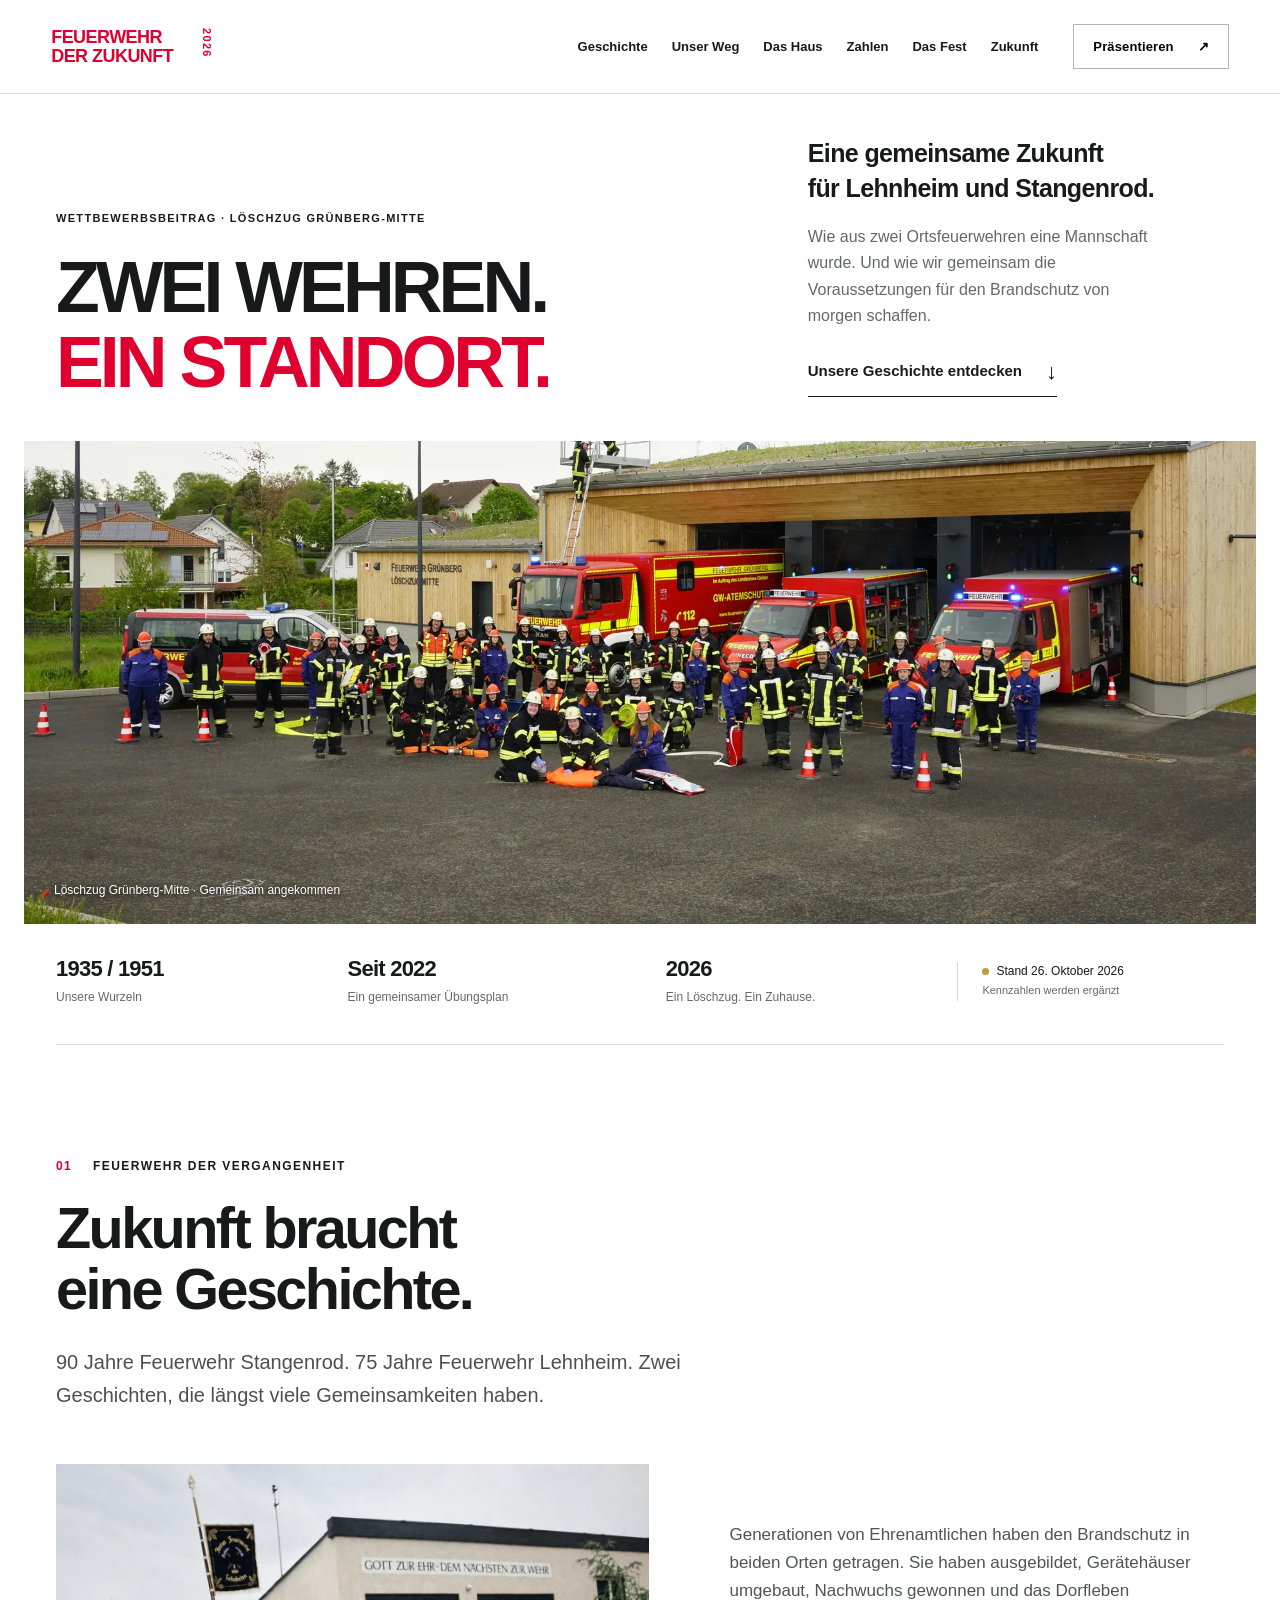
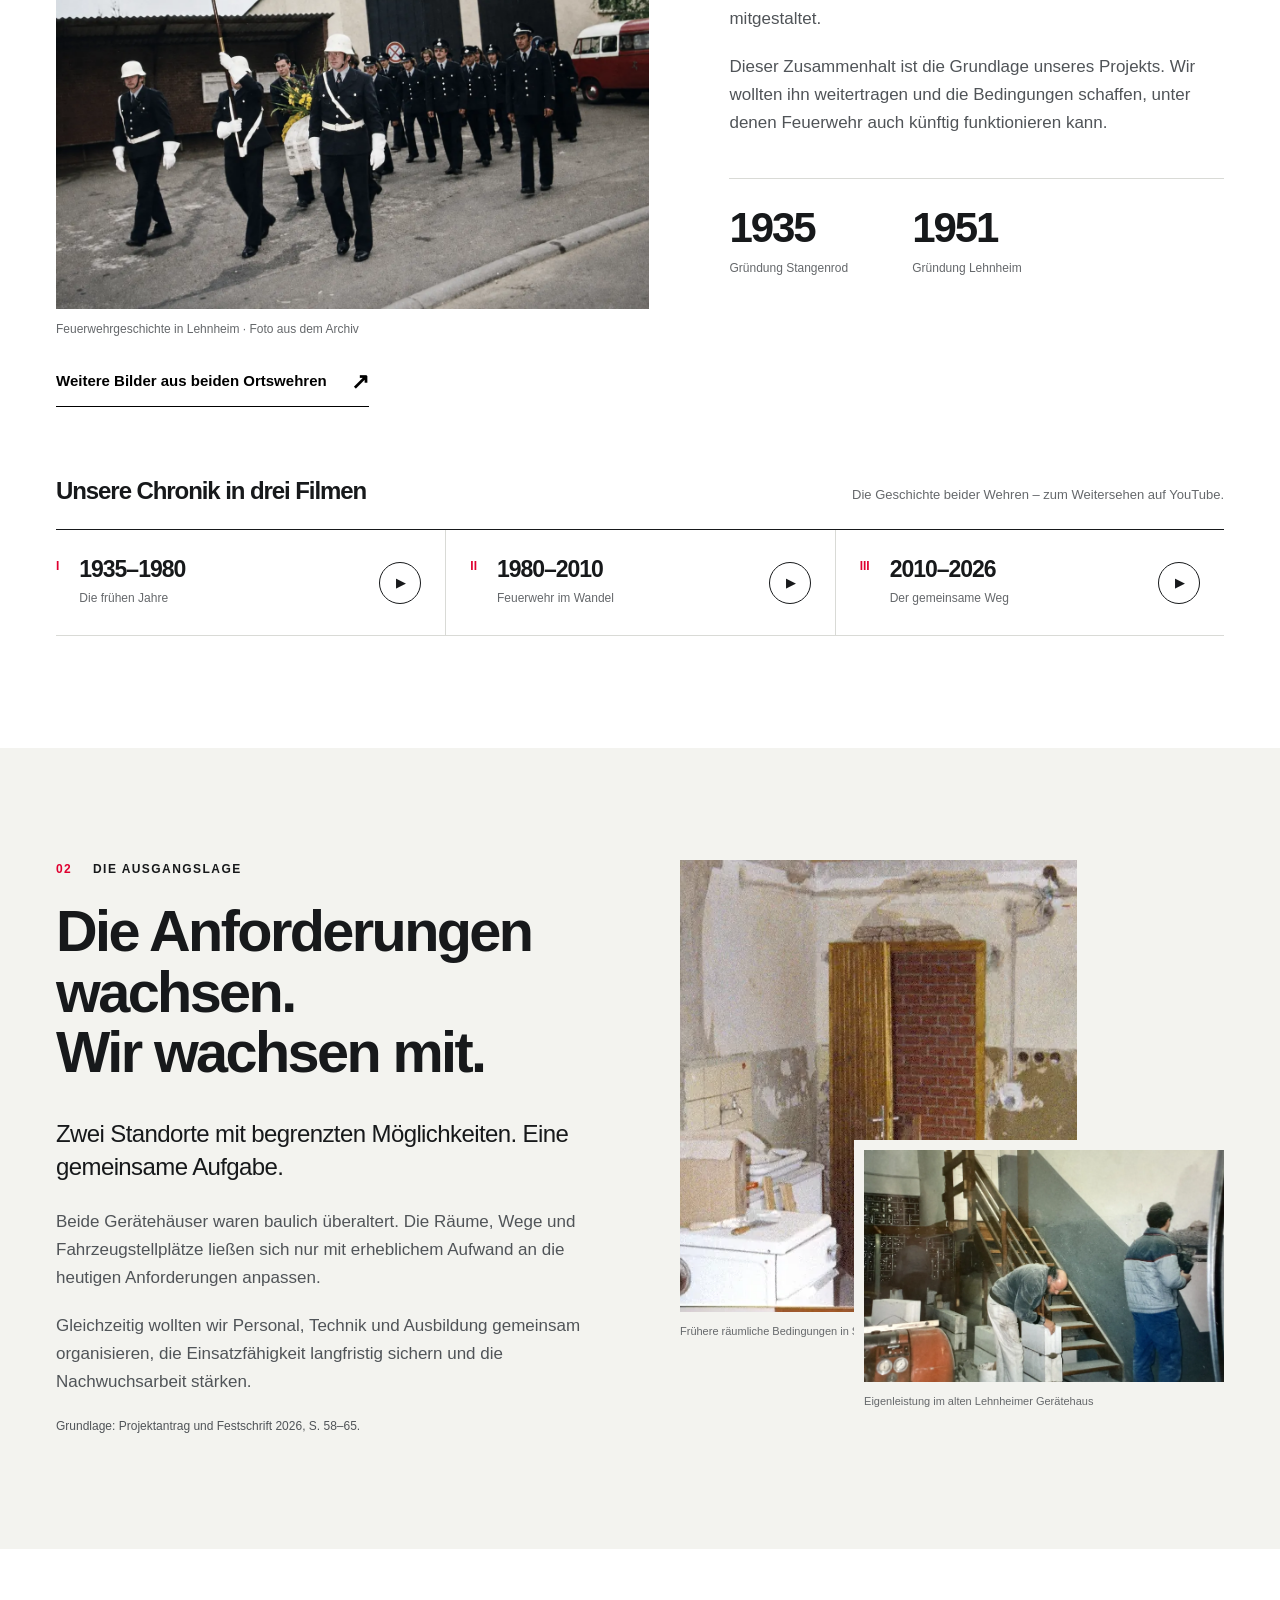
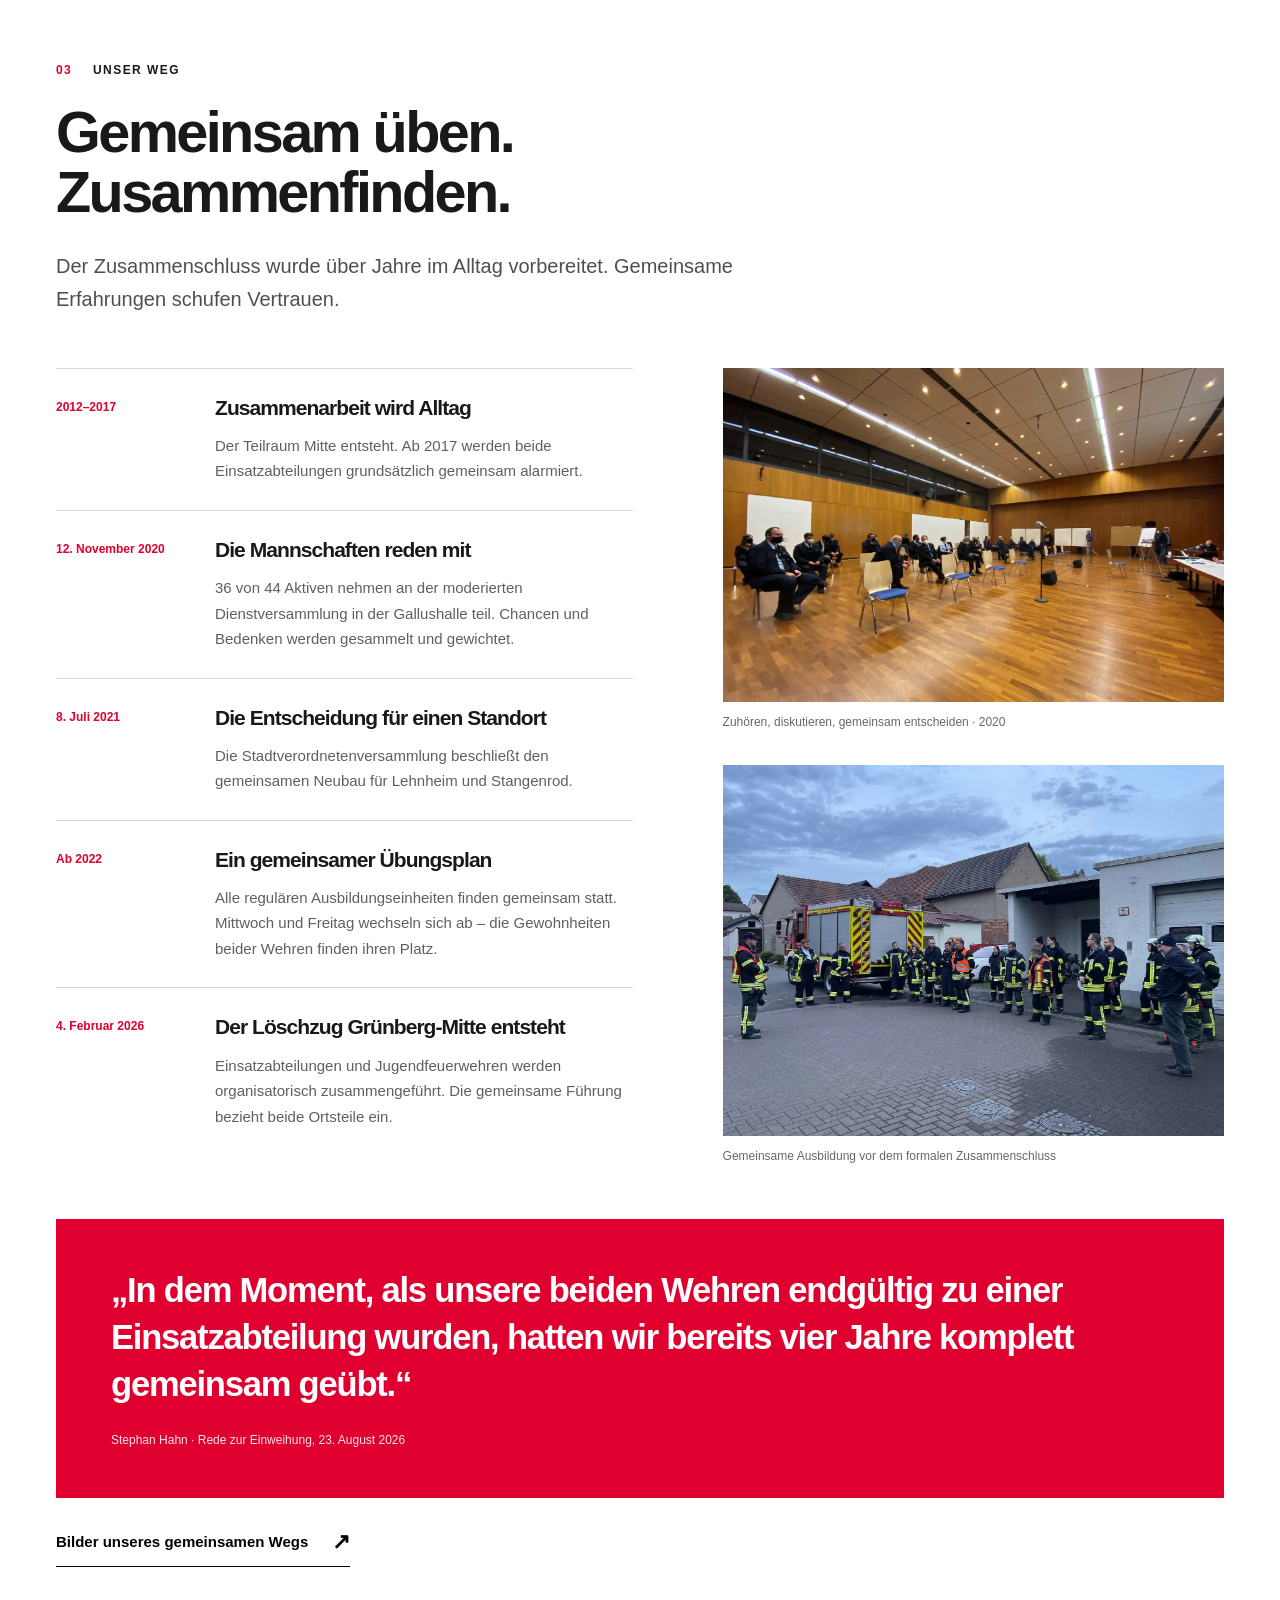
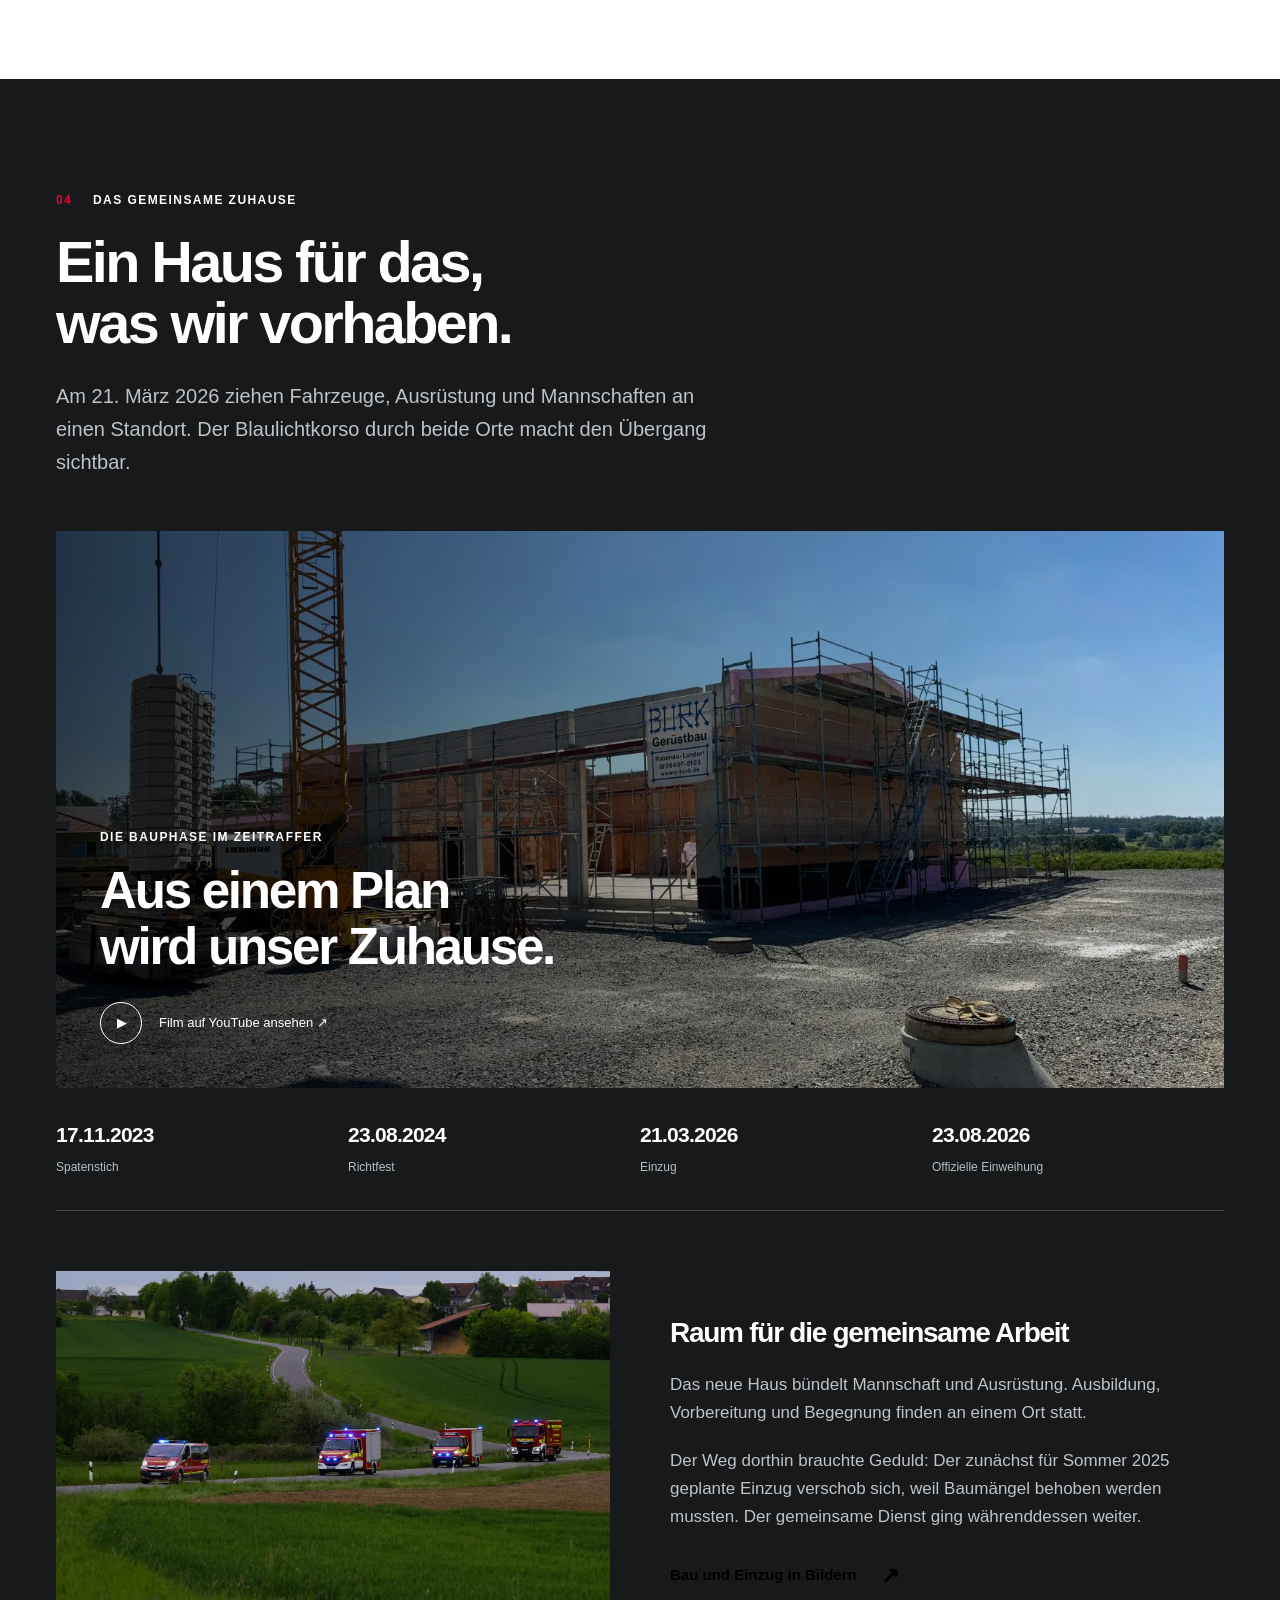
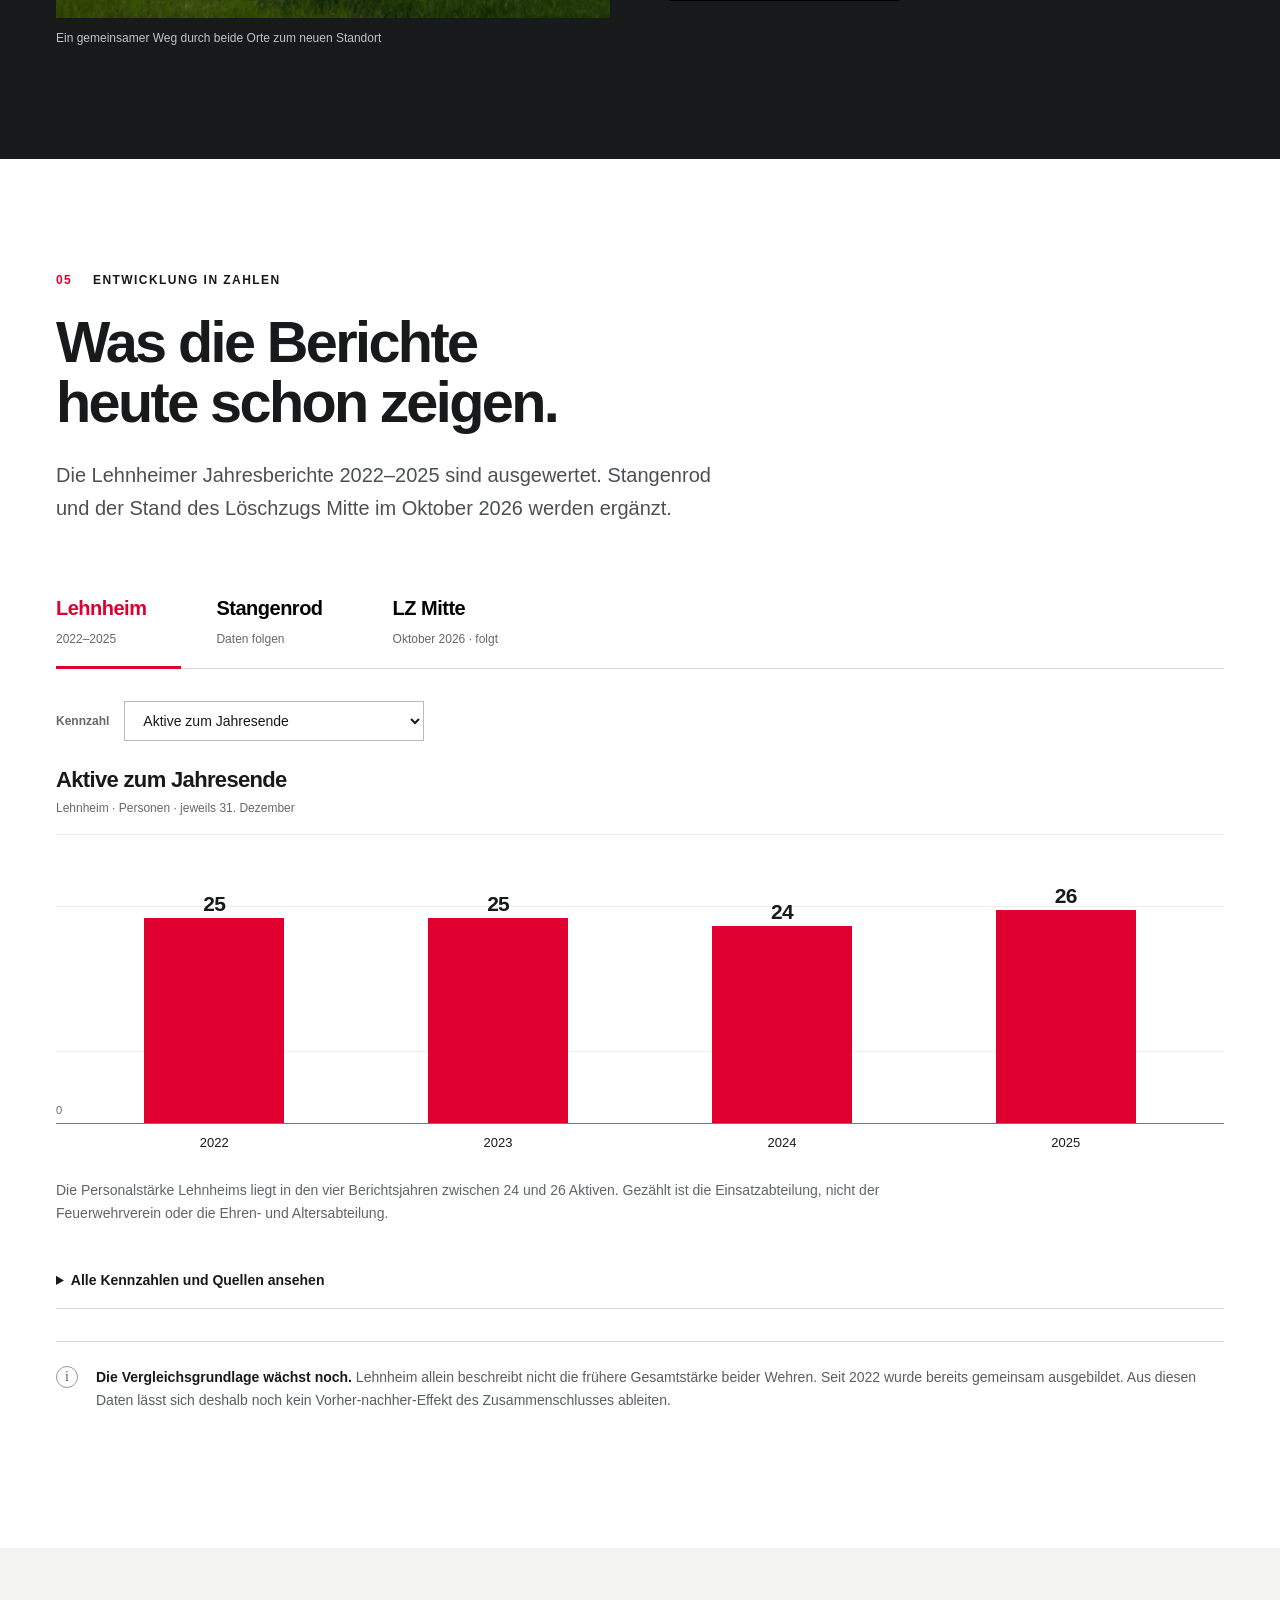
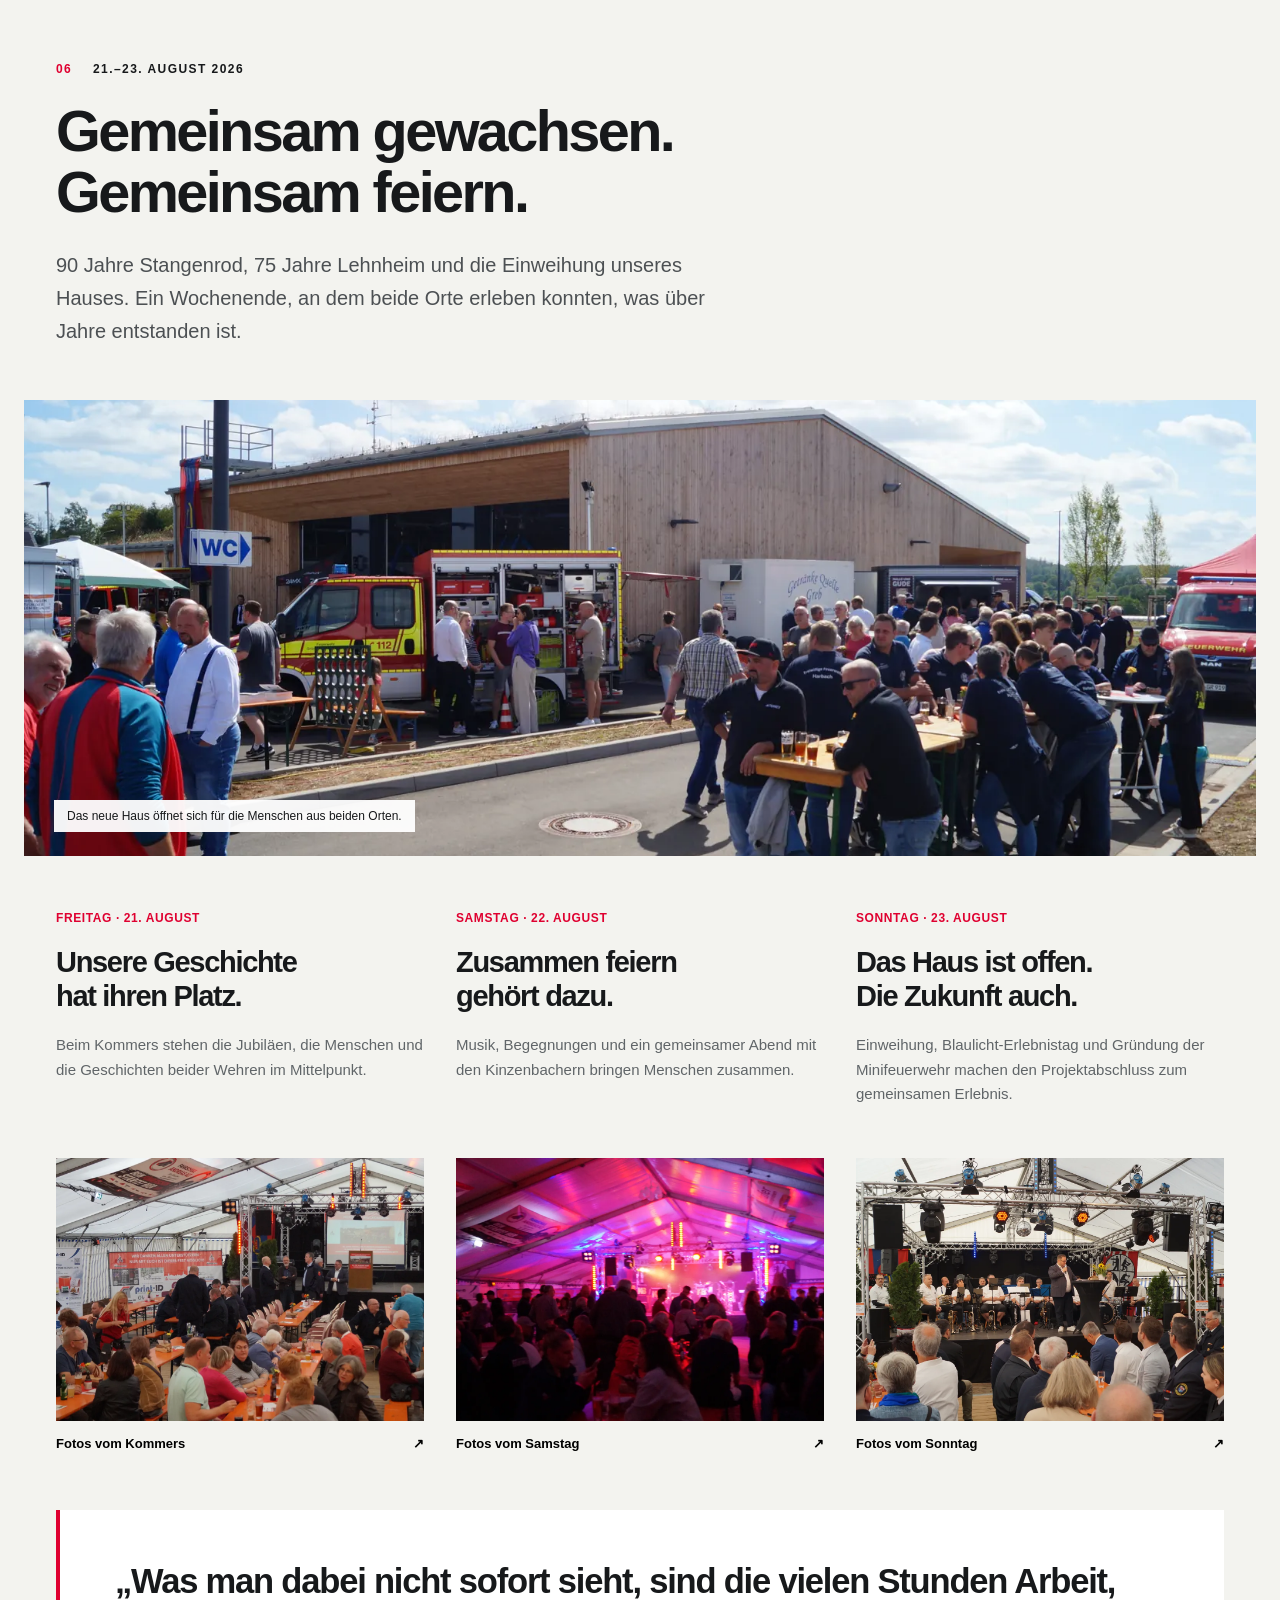
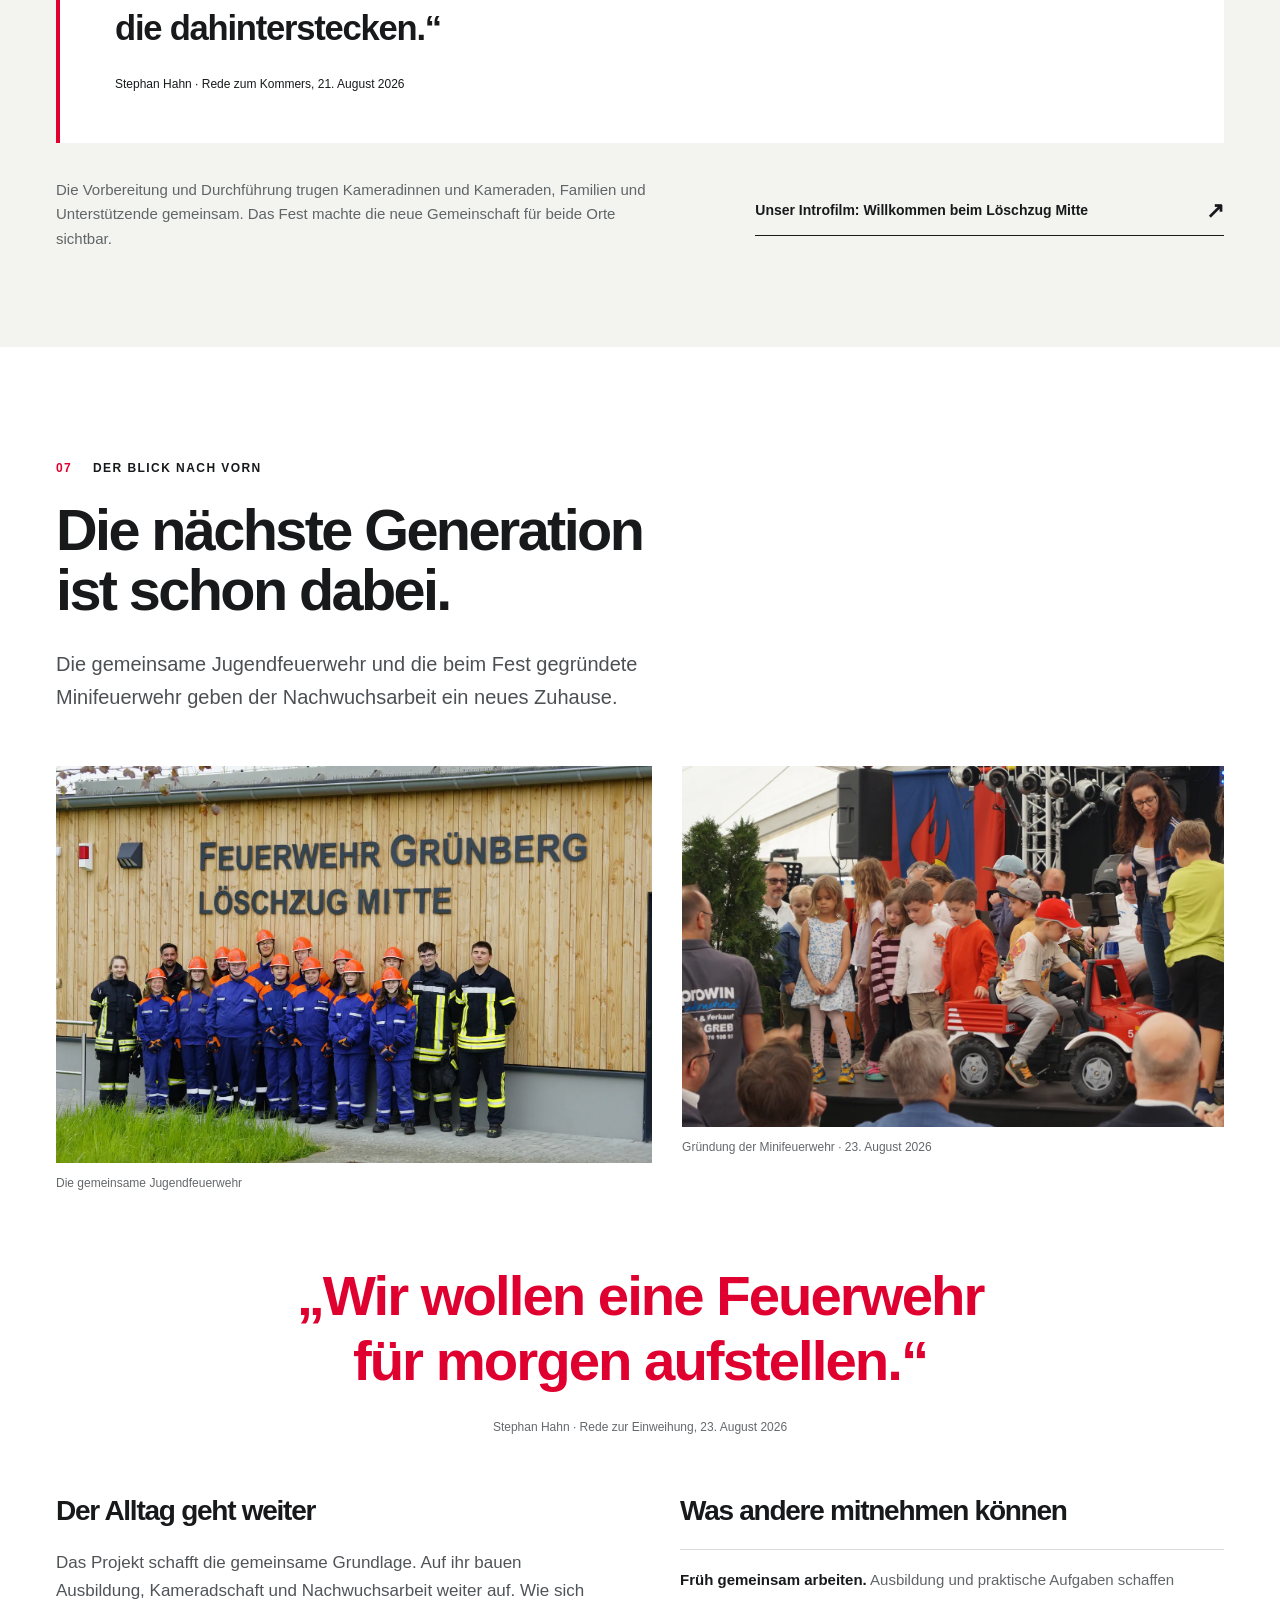
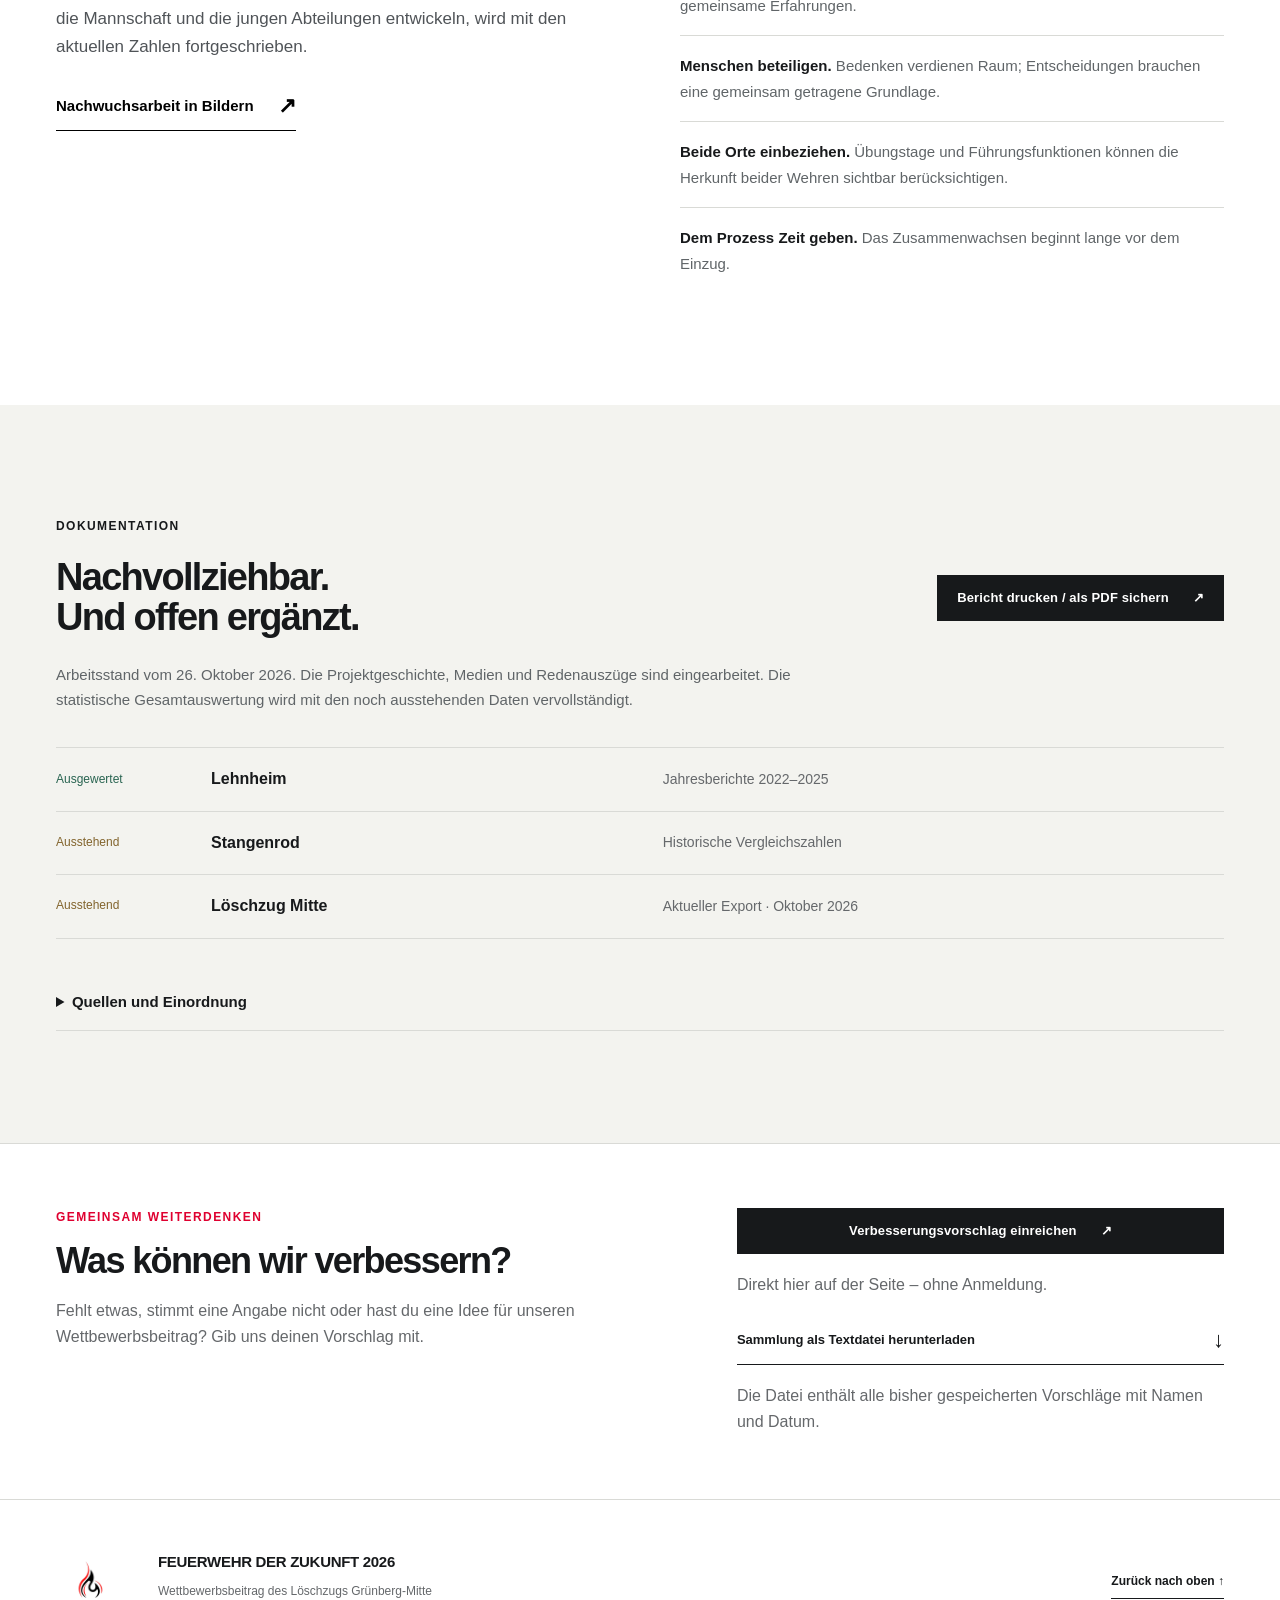
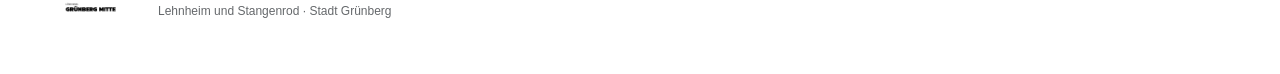
==== commit 52c12fd0: "Rückmeldungen ohne Konto direkt im Formular speichern und als TXT herunterladen" ====
--- a/index.html
+++ b/index.html
@@ -15,7 +15,7 @@
   <link rel="stylesheet" href="styles.css">
   <script src="statistics.js" defer></script>
   <script src="app.js" defer></script>
-  <script src="feedback.js" type="module"></script>
+  <script src="feedback.js" defer></script>
 </head>
 <body>
 <a class="skip-link" href="#inhalt">Zum Inhalt</a>
@@ -107,7 +107,7 @@
   <section class="sources section" id="datenstand"><div class="wrap"><p class="eyebrow">Dokumentation</p><div class="sources-heading"><h2>Nachvollziehbar. <br>Und offen ergänzt.</h2><button class="button button-dark" id="print-report" type="button">Bericht drucken / als PDF sichern <span aria-hidden="true">↗</span></button></div><p>Arbeitsstand vom 26. Oktober 2026. Die Projektgeschichte, Medien und Redenauszüge sind eingearbeitet. Die statistische Gesamtauswertung wird mit den noch ausstehenden Daten vervollständigt.</p><div class="status-list"><div><span class="status-complete">Ausgewertet</span><strong>Lehnheim</strong><span>Jahresberichte 2022–2025</span></div><div><span class="status-pending">Ausstehend</span><strong>Stangenrod</strong><span>Historische Vergleichszahlen</span></div><div><span class="status-pending">Ausstehend</span><strong>Löschzug Mitte</strong><span>Aktueller Export · Oktober 2026</span></div></div>
     <details><summary>Quellen und Einordnung</summary><div class="source-content"><h3>Projekt und zeitlicher Verlauf</h3><p>Projektantrag „Zwei Wehren – ein Standort: Zukunftssichere Feuerwehrstrukturen im ländlichen Raum“; Festschrift des Löschzugs Grünberg-Mitte 2026, insbesondere S. 57–87. Die Jahreszahlen der Jubiläen folgen den Veranstaltungsunterlagen.</p><h3>Statistik</h3><p>Jahresberichte des Wehrführers Lehnheim 2022, 2023, 2024 und 2025 mit den Abschnitten Ausbildung, Einsätze, Lehrgänge und Personelles. Veröffentlicht werden ausschließlich zusammengefasste Zahlen. Personalzahlen beziehen sich auf das jeweilige Jahresende. Die Quellenzuordnung zu jeder Kennzahl steht in der Datentabelle.</p><h3>Wörtliche Zitate</h3><p>Stephan Hahn, Rede zum Kommers am 21. August 2026 („Rede Freitag.docx“) und Rede zur Einweihung am 23. August 2026 („Rede Sonntag.pdf“, S. 3–4). Zitate beschreiben die persönliche Perspektive des Wehrführers.</p><h3>Fotos und Filme</h3><p>Für den Wettbewerbsbeitrag bereitgestellte Aufnahmen aus dem Archiv und vom Projekt- und Festgeschehen. Die Filme öffnen auf YouTube; es werden keine YouTube-Videos automatisch geladen. Die Abbildungen der historischen Kapitel stammen aus den bereitgestellten Fotografien und Scans.</p><p><a href="https://www.stadtwerke-giessen.de/de/unternehmen/das-unternehmen/engagement/feuerwehr-der-zukunft" target="_blank" rel="noopener noreferrer">Zum Wettbewerb bei den Stadtwerken Gießen ↗</a></p></div></details>
   </div></section>
-  <section class="feedback-section" id="verbesserungsvorschlag" aria-labelledby="feedback-heading"><div class="wrap feedback-invite"><div><p class="eyebrow">Gemeinsam weiterdenken</p><h2 id="feedback-heading">Was können wir verbessern?</h2><p>Fehlt etwas, stimmt eine Angabe nicht oder hast du eine Idee für unseren Wettbewerbsbeitrag? Gib uns deinen Vorschlag mit.</p></div><div class="feedback-buttons"><a class="button button-dark" id="feedback-open" href="https://github.com/HerrHahn/feuerwehr-der-zukunft-2026/issues/new?template=verbesserungsvorschlag.yml" target="_blank" rel="noopener noreferrer">Verbesserungsvorschlag einreichen <span aria-hidden="true">↗</span></a><p class="feedback-disclosure">Name und Vorschlag werden auf GitHub öffentlich gespeichert. Zum Einreichen brauchst du ein GitHub-Konto.</p><button class="text-link" id="feedback-download" type="button">Sammlung als Textdatei herunterladen <span aria-hidden="true">↓</span></button><p class="feedback-download-note">Die Datei enthält den aktuellen Stand der eingegangenen Vorschläge.</p><p id="feedback-status" role="status" aria-live="polite" hidden></p><noscript><p>Für den Download bitte JavaScript aktivieren. <a href="https://github.com/HerrHahn/feuerwehr-der-zukunft-2026/issues">Vorschläge auf GitHub ansehen ↗</a></p></noscript></div></div></section>
+  <section class="feedback-section" id="verbesserungsvorschlag" aria-labelledby="feedback-heading"><div class="wrap feedback-invite"><div><p class="eyebrow">Gemeinsam weiterdenken</p><h2 id="feedback-heading">Was können wir verbessern?</h2><p>Fehlt etwas, stimmt eine Angabe nicht oder hast du eine Idee für unseren Wettbewerbsbeitrag? Gib uns deinen Vorschlag mit.</p></div><div class="feedback-buttons"><button class="button button-dark" id="feedback-open" type="button">Verbesserungsvorschlag einreichen <span aria-hidden="true">↗</span></button><p class="feedback-disclosure">Direkt hier auf der Seite – ohne Anmeldung.</p><a class="text-link" id="feedback-download" href="https://feuerwehr-zukunft-rueckmeldungen.dregen667.chatgpt.site/api/feedback.txt">Sammlung als Textdatei herunterladen <span aria-hidden="true">↓</span></a><p class="feedback-download-note">Die Datei enthält alle bisher gespeicherten Vorschläge mit Namen und Datum.</p></div></div></section>
 </main>
 <footer class="site-footer wrap"><img src="foto-76.webp" width="100" height="125" alt="Logo Löschzug Grünberg-Mitte" loading="lazy"><div><strong>FEUERWEHR DER ZUKUNFT 2026</strong><p>Wettbewerbsbeitrag des Löschzugs Grünberg-Mitte <br>Lehnheim und Stangenrod · Stadt Grünberg</p></div><a href="#start" class="text-link">Zurück nach oben ↑</a></footer>
 
@@ -115,5 +115,17 @@
 
 <dialog id="presentation" aria-labelledby="presentation-title"><div class="presentation-top"><span>FEUERWEHR DER ZUKUNFT 2026</span><button type="button" id="present-close" class="icon-button" aria-label="Präsentation beenden">×</button></div><div id="presentation-content"></div><div class="presentation-bottom"><span id="present-counter" aria-live="polite"></span><span class="keyboard-hint">← → Weiterblättern · Esc Beenden</span><div><button type="button" id="present-prev" class="icon-button" aria-label="Vorheriges Kapitel">←</button><button type="button" id="present-next" class="icon-button" aria-label="Nächstes Kapitel">→</button></div></div></dialog>
 
+<dialog id="feedback-dialog" aria-labelledby="feedback-title" aria-describedby="feedback-intro">
+  <div class="dialog-header"><div><p class="eyebrow">Deine Rückmeldung</p><h2 id="feedback-title">Verbesserung vorschlagen</h2></div><button type="button" id="feedback-close" class="icon-button" aria-label="Formular schließen">×</button></div>
+  <p id="feedback-intro">Was sollen wir ändern oder ergänzen? Dein Vorschlag wird zentral gespeichert.</p>
+  <form id="feedback-form">
+    <label for="feedback-name">Dein Name</label><input id="feedback-name" name="name" type="text" autocomplete="name" required minlength="2" maxlength="80">
+    <label for="feedback-message">Dein Verbesserungsvorschlag</label><textarea id="feedback-message" name="message" rows="6" required minlength="10" maxlength="4000" placeholder="Nenne möglichst den Abschnitt und die gewünschte Änderung."></textarea>
+    <div class="feedback-honeypot" aria-hidden="true"><label for="feedback-website">Website (bitte leer lassen)</label><input id="feedback-website" name="website" tabindex="-1" autocomplete="off"></div>
+    <p class="feedback-privacy">Dein Name und Vorschlag sind in der herunterladbaren Sammlung sichtbar. Die Speicherung erfolgt über unseren Formularserver bei Sites/Cloudflare, ohne KI-Auswertung. Bitte gib keine vertraulichen Informationen ein.</p>
+    <p id="feedback-status" role="status" aria-live="polite" tabindex="-1" hidden></p>
+    <div class="feedback-actions"><button type="button" class="button button-outline" id="feedback-cancel">Schließen</button><button type="submit" class="button button-dark" id="feedback-submit">Vorschlag senden <span aria-hidden="true">↗</span></button></div>
+  </form>
+</dialog>
 </body>
 </html>
--- a/styles.css
+++ b/styles.css
@@ -28,3 +28,25 @@
 @media(max-width:800px){.feedback-invite{grid-template-columns:1fr;gap:30px}.feedback-invite h2{font-size:32px}.feedback-buttons{max-width:520px}}
 @media(max-width:540px){.feedback-section{padding:42px 0}.feedback-buttons .button{padding-inline:12px;font-size:12px;gap:16px}}
 @media print{.feedback-section{display:none!important}}
+
+/* Rückmeldeformular */
+#feedback-dialog{width:min(620px,calc(100% - 32px));max-height:calc(100dvh - 32px);border:0;padding:32px;overflow-y:auto;color:var(--ink);background:white}
+#feedback-dialog::backdrop{background:rgba(12,14,17,.72)}
+#feedback-dialog .dialog-header{gap:16px;margin-bottom:20px}
+#feedback-dialog h2{font-size:30px;line-height:1.12}
+#feedback-dialog .eyebrow{color:var(--red);margin-bottom:12px}
+#feedback-dialog .icon-button{flex-shrink:0}
+#feedback-intro{font-size:15px;color:var(--muted);line-height:1.6;margin-bottom:24px}
+#feedback-form label{display:block;font-weight:700;font-size:14px;margin:18px 0 8px}
+#feedback-form input,#feedback-form textarea{display:block;width:100%;font:inherit;font-size:16px;line-height:1.5;padding:12px;border:1px solid #afb2b5;border-radius:2px;color:var(--ink);background:white}
+#feedback-form textarea{resize:vertical;min-height:140px}
+#feedback-form input:focus,#feedback-form textarea:focus{outline:2px solid var(--red);outline-offset:2px}
+#feedback-form input:read-only,#feedback-form textarea:read-only{background:var(--paper)}
+#feedback-form .feedback-privacy{font-size:12px;line-height:1.6;color:var(--muted);margin:16px 0}
+.feedback-honeypot{position:absolute!important;left:-10000px!important;width:1px;height:1px;overflow:hidden}
+.feedback-actions{display:flex;justify-content:flex-end;gap:12px;margin-top:24px}
+.feedback-actions .button{padding:14px 18px;font-size:13px}
+#feedback-submit:disabled{opacity:.65;cursor:wait}
+#feedback-status.feedback-success{border-color:#27764c;background:#edf7f0;color:#205237}
+@media(max-width:540px){#feedback-dialog{padding:24px 20px}#feedback-dialog h2{font-size:25px}.feedback-actions{gap:8px}.feedback-actions .button{padding:14px 12px;flex:1;justify-content:center}}
+@media print{#feedback-dialog{display:none!important}}
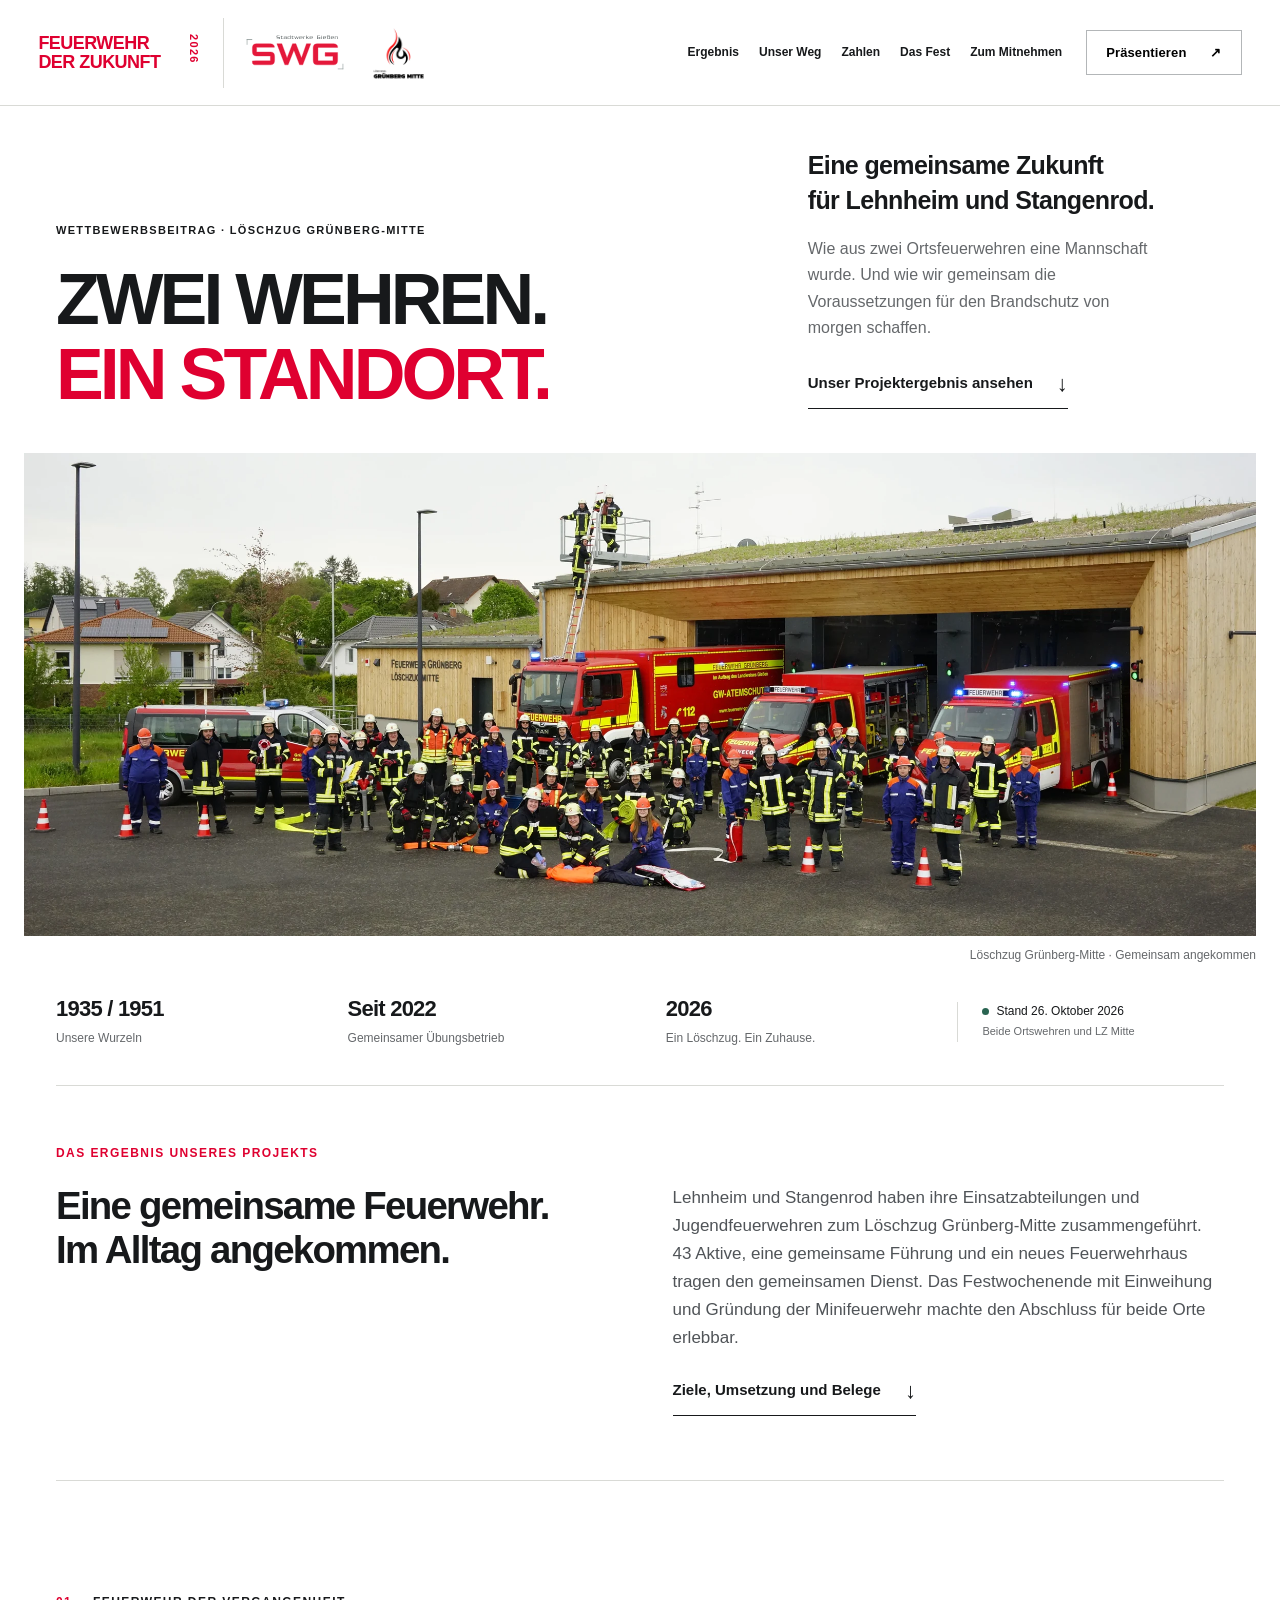
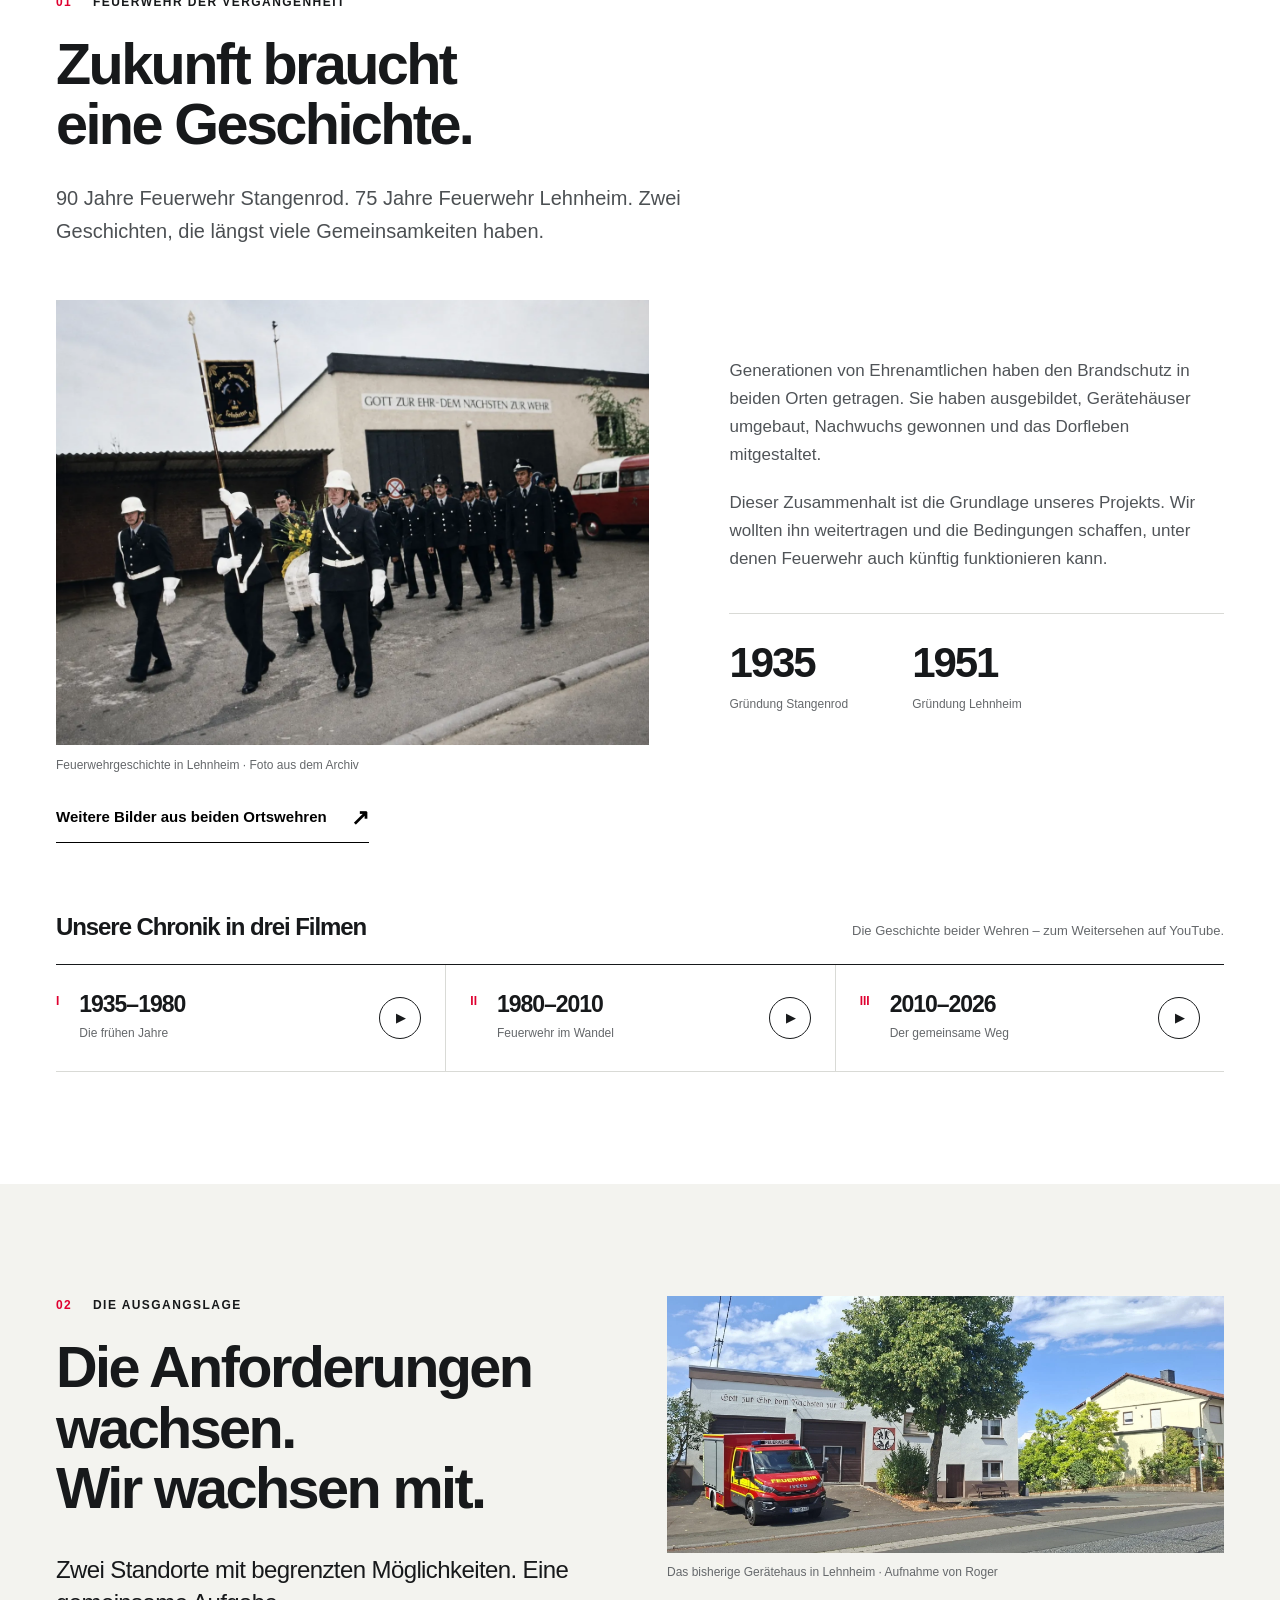
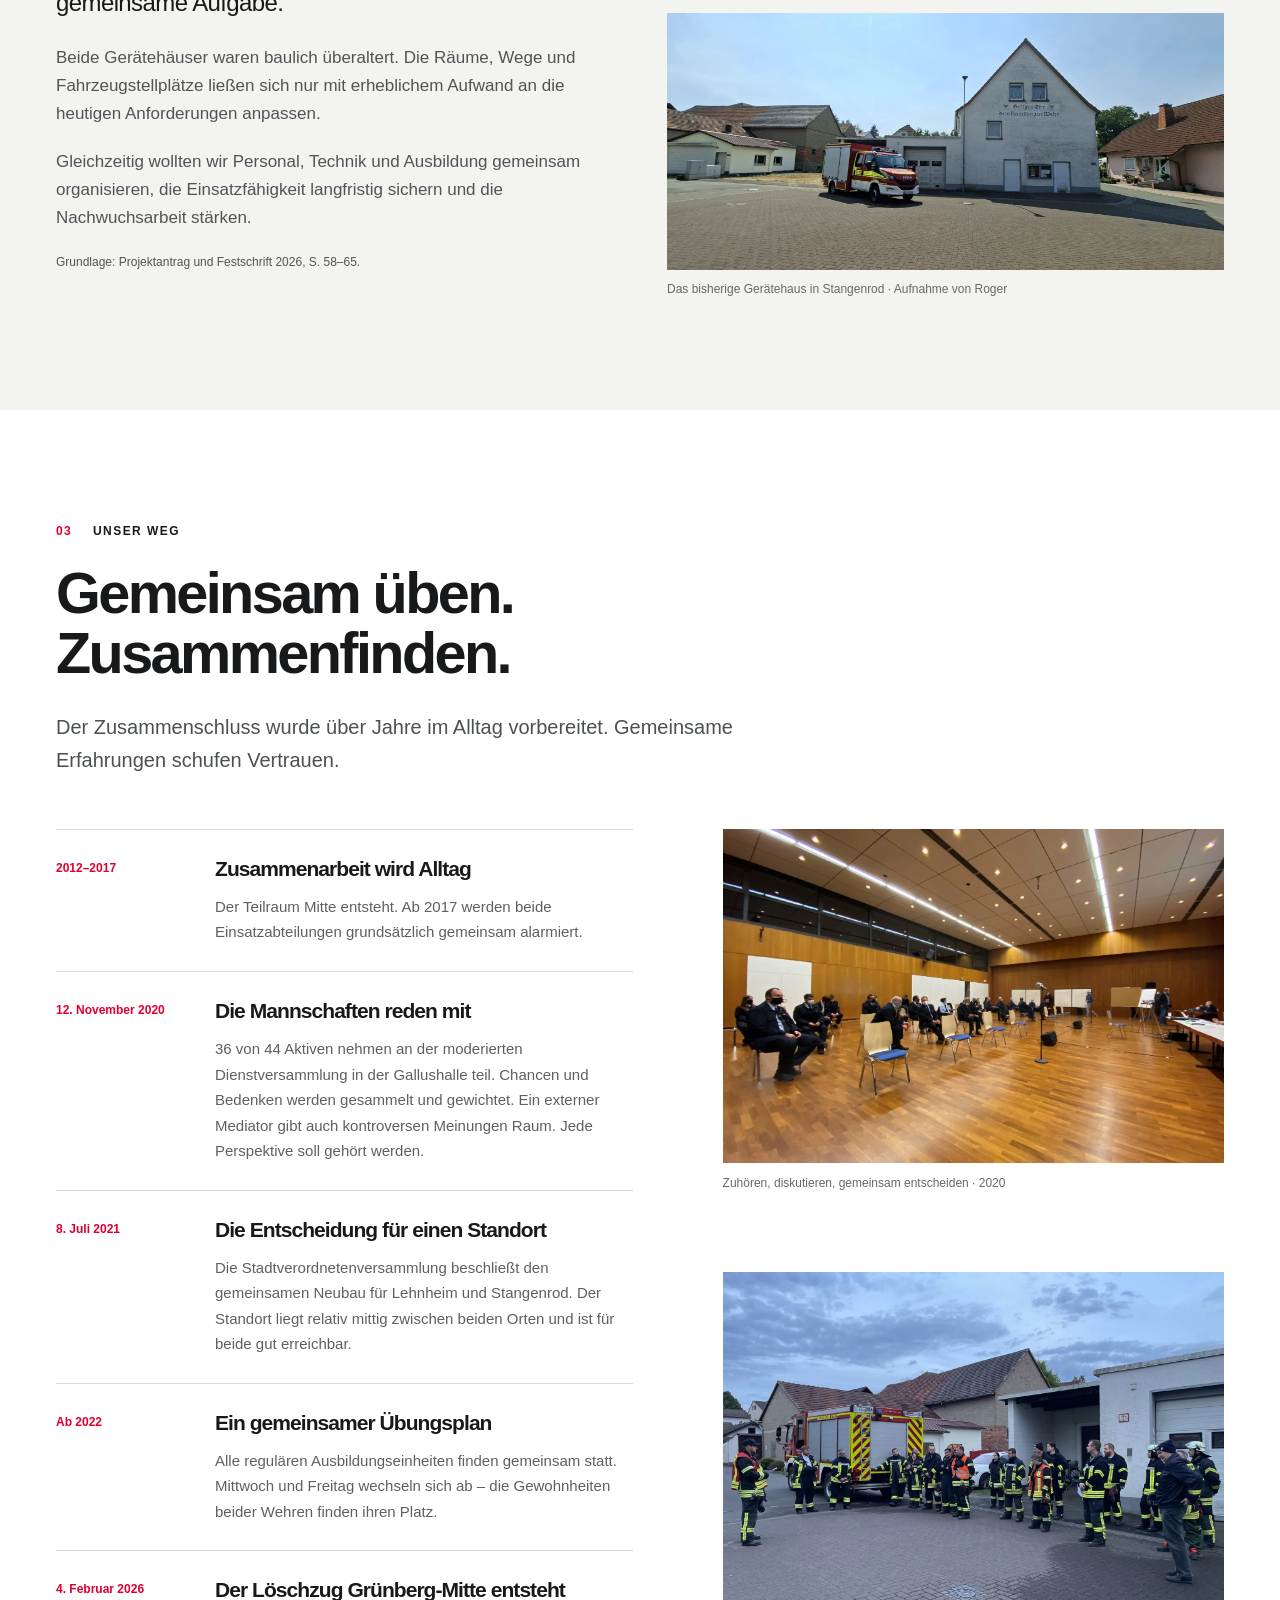
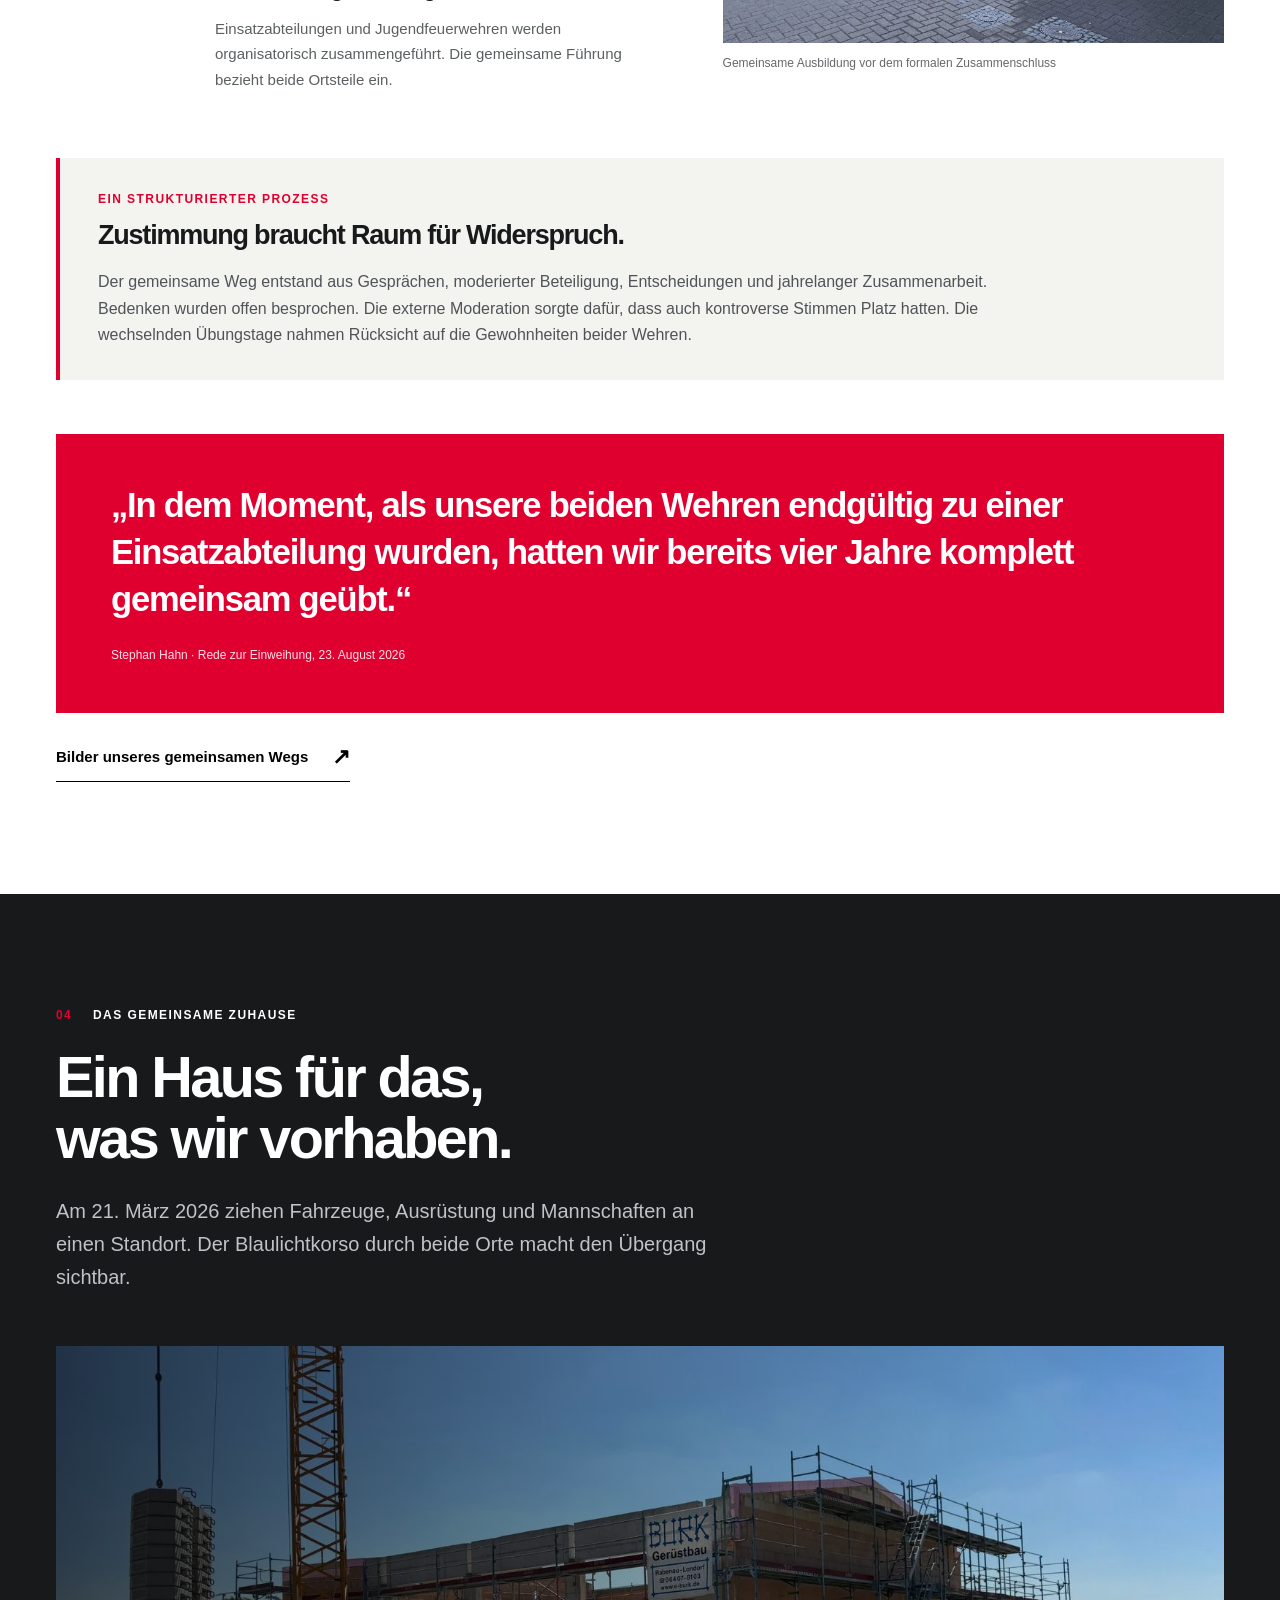
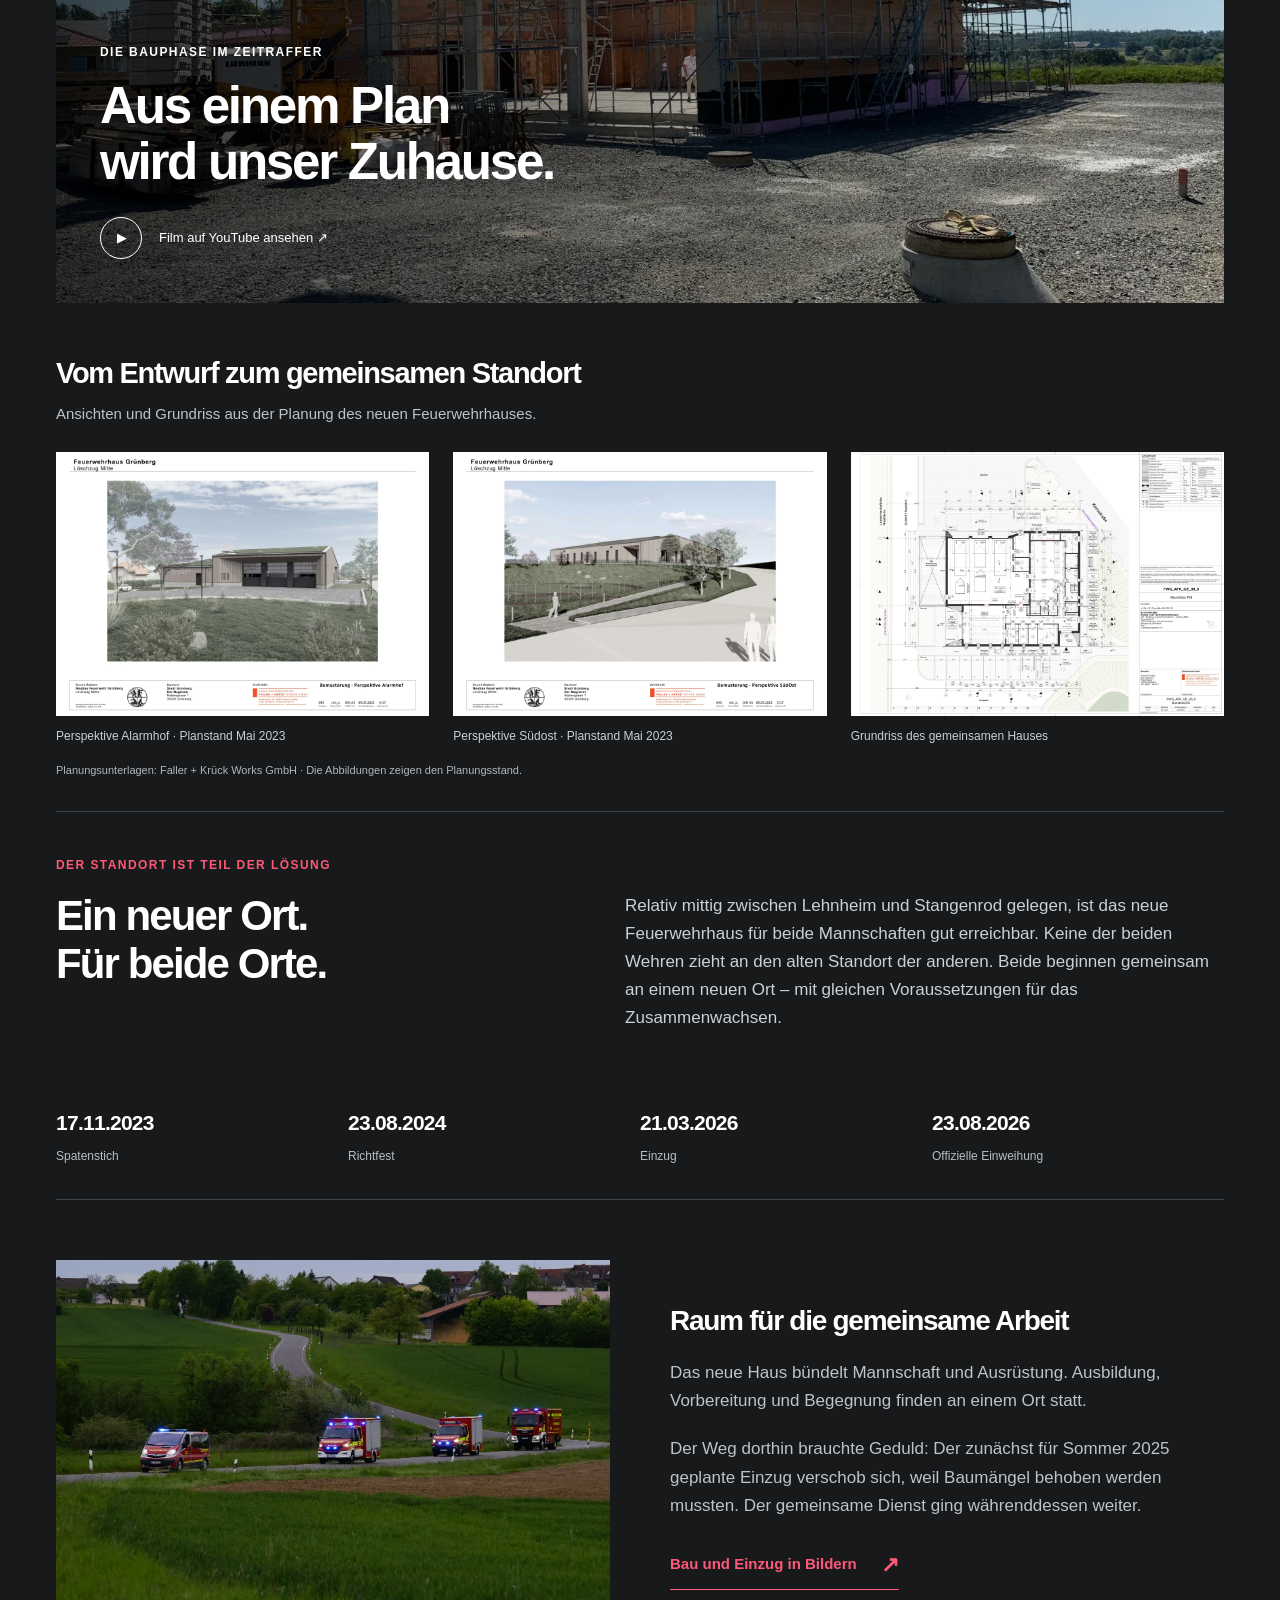
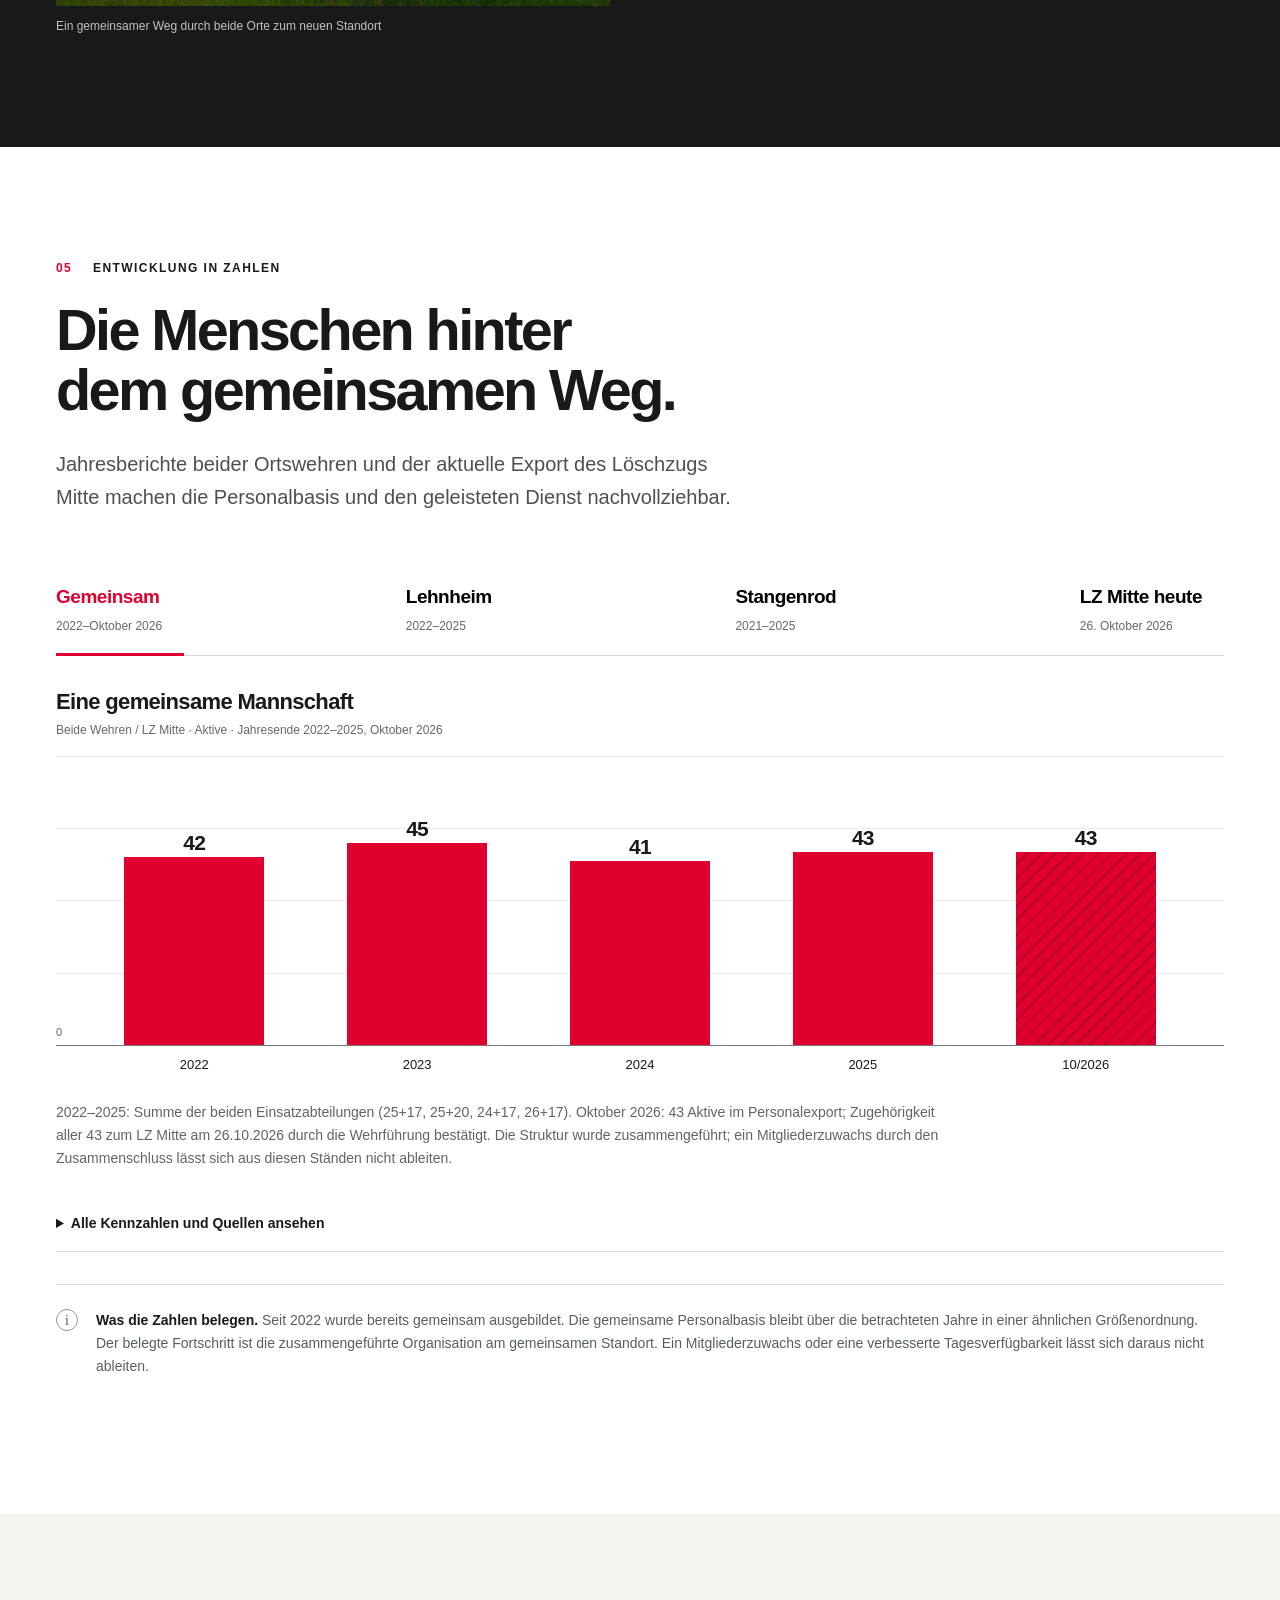
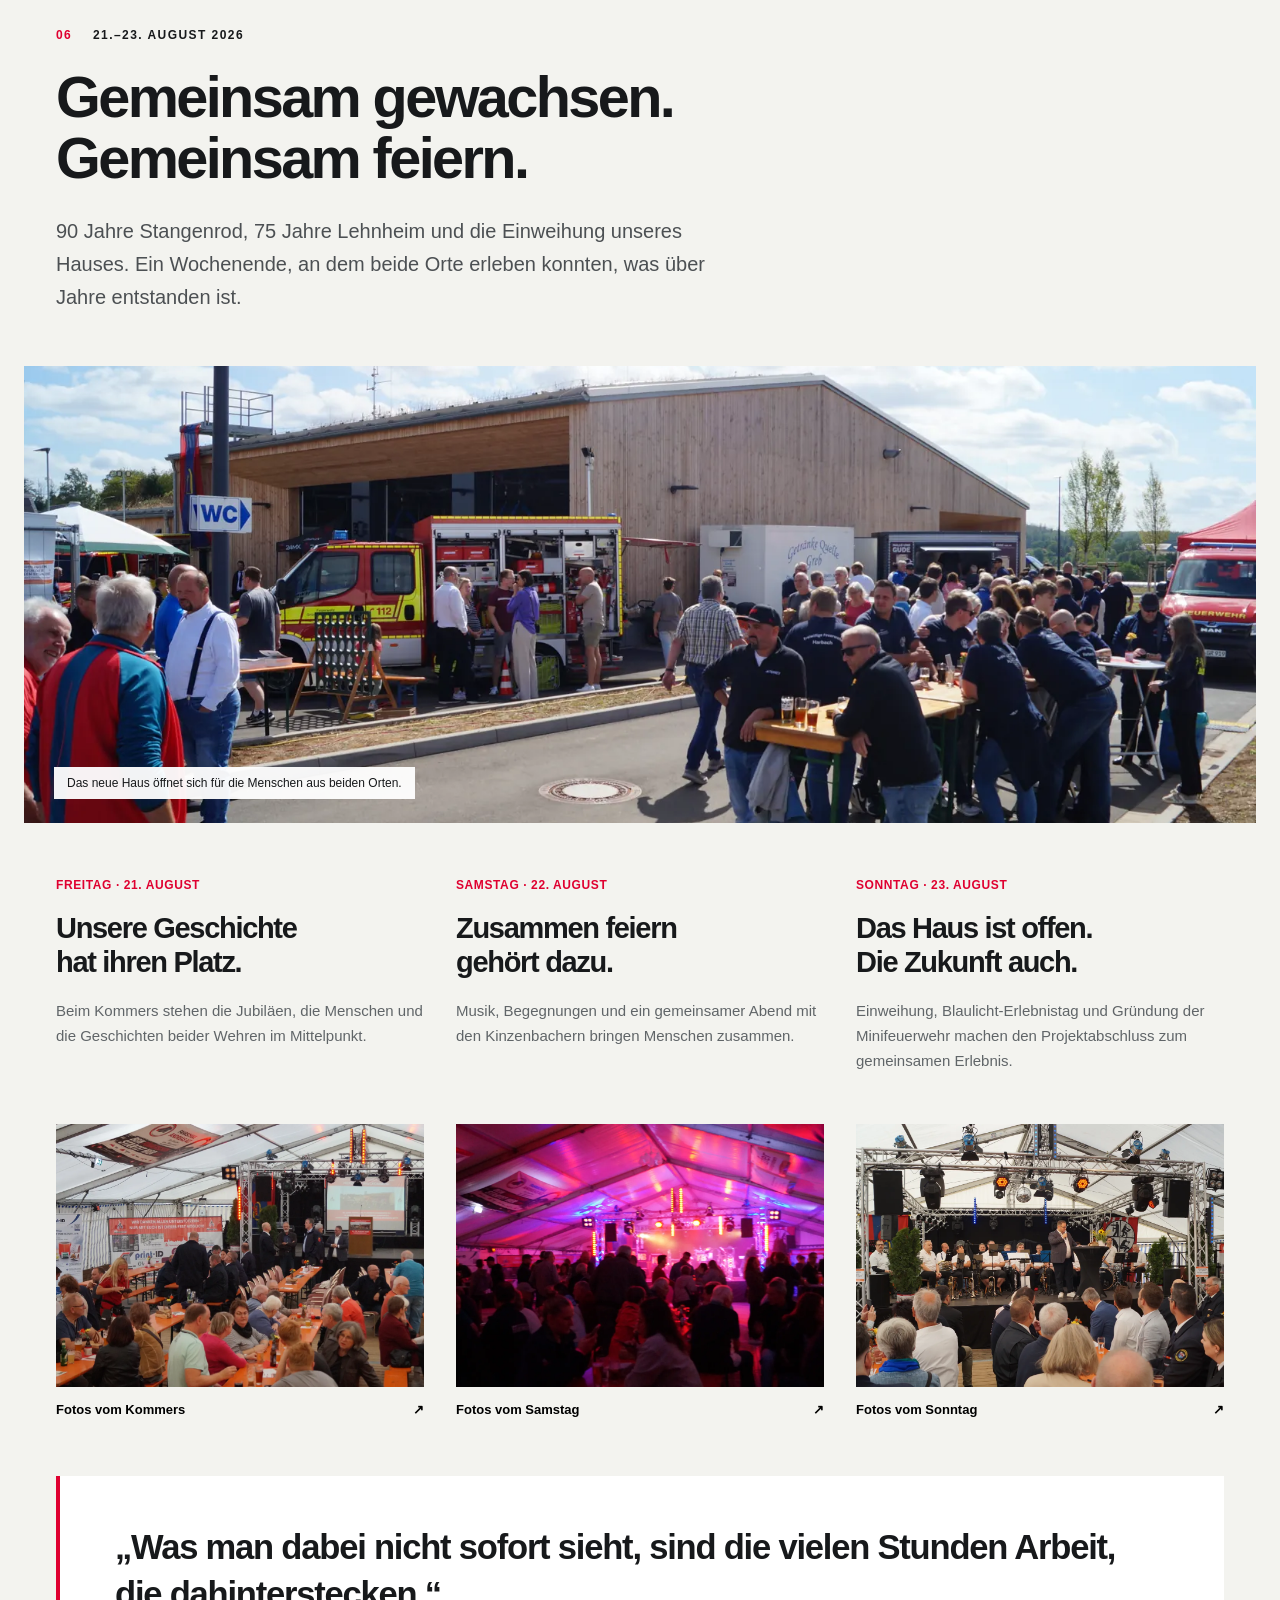
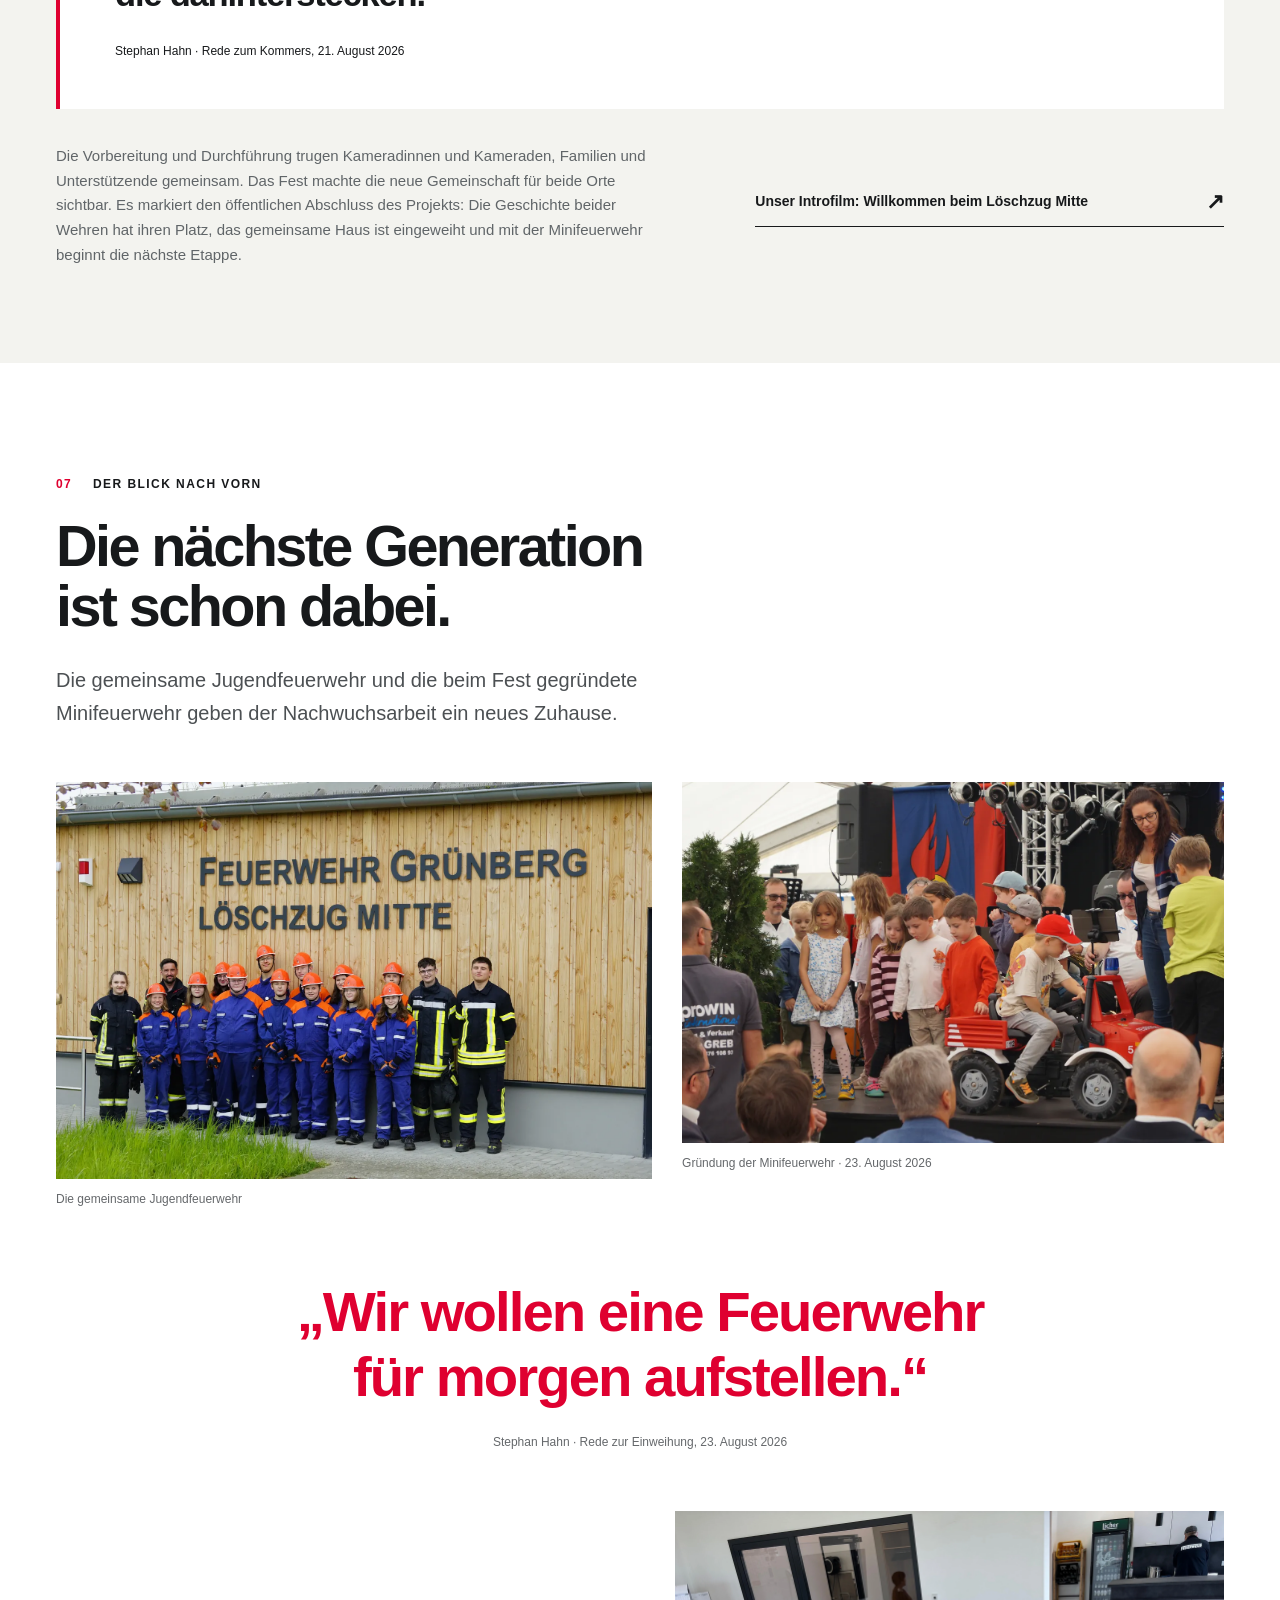
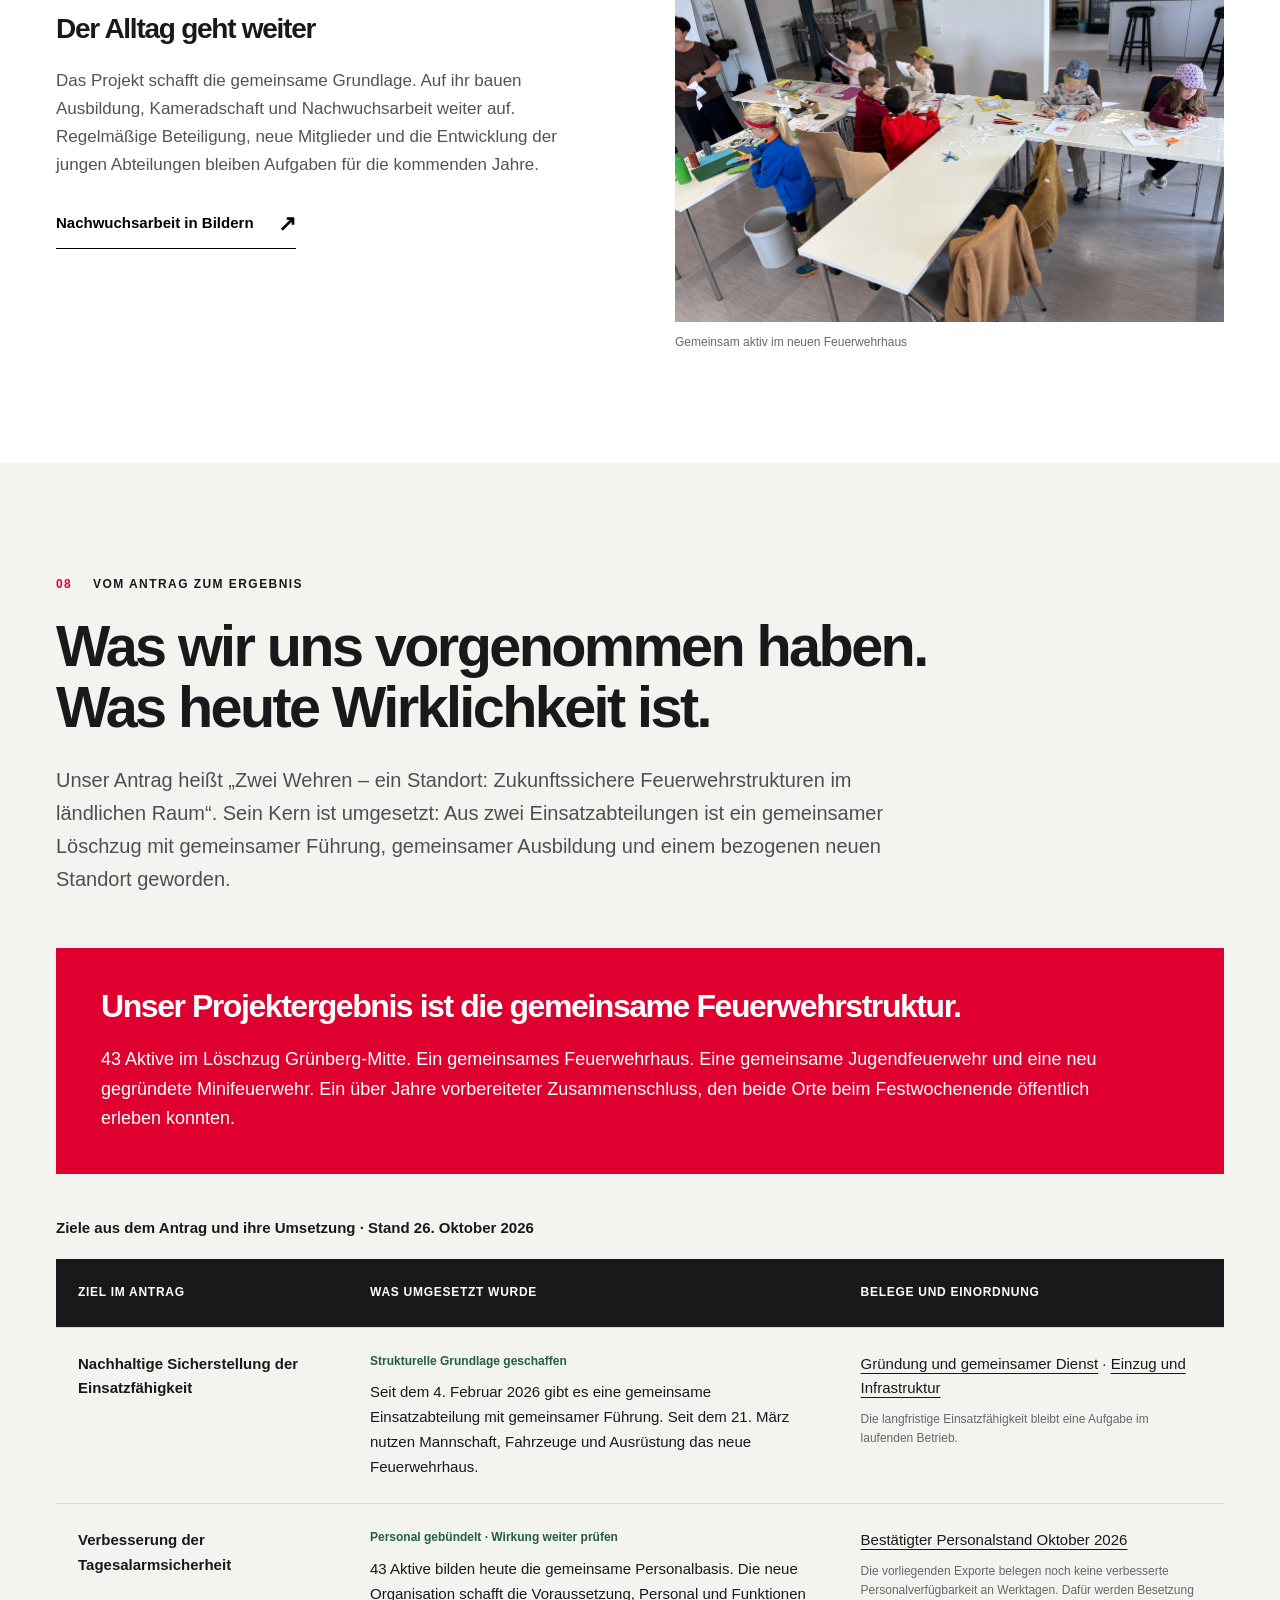
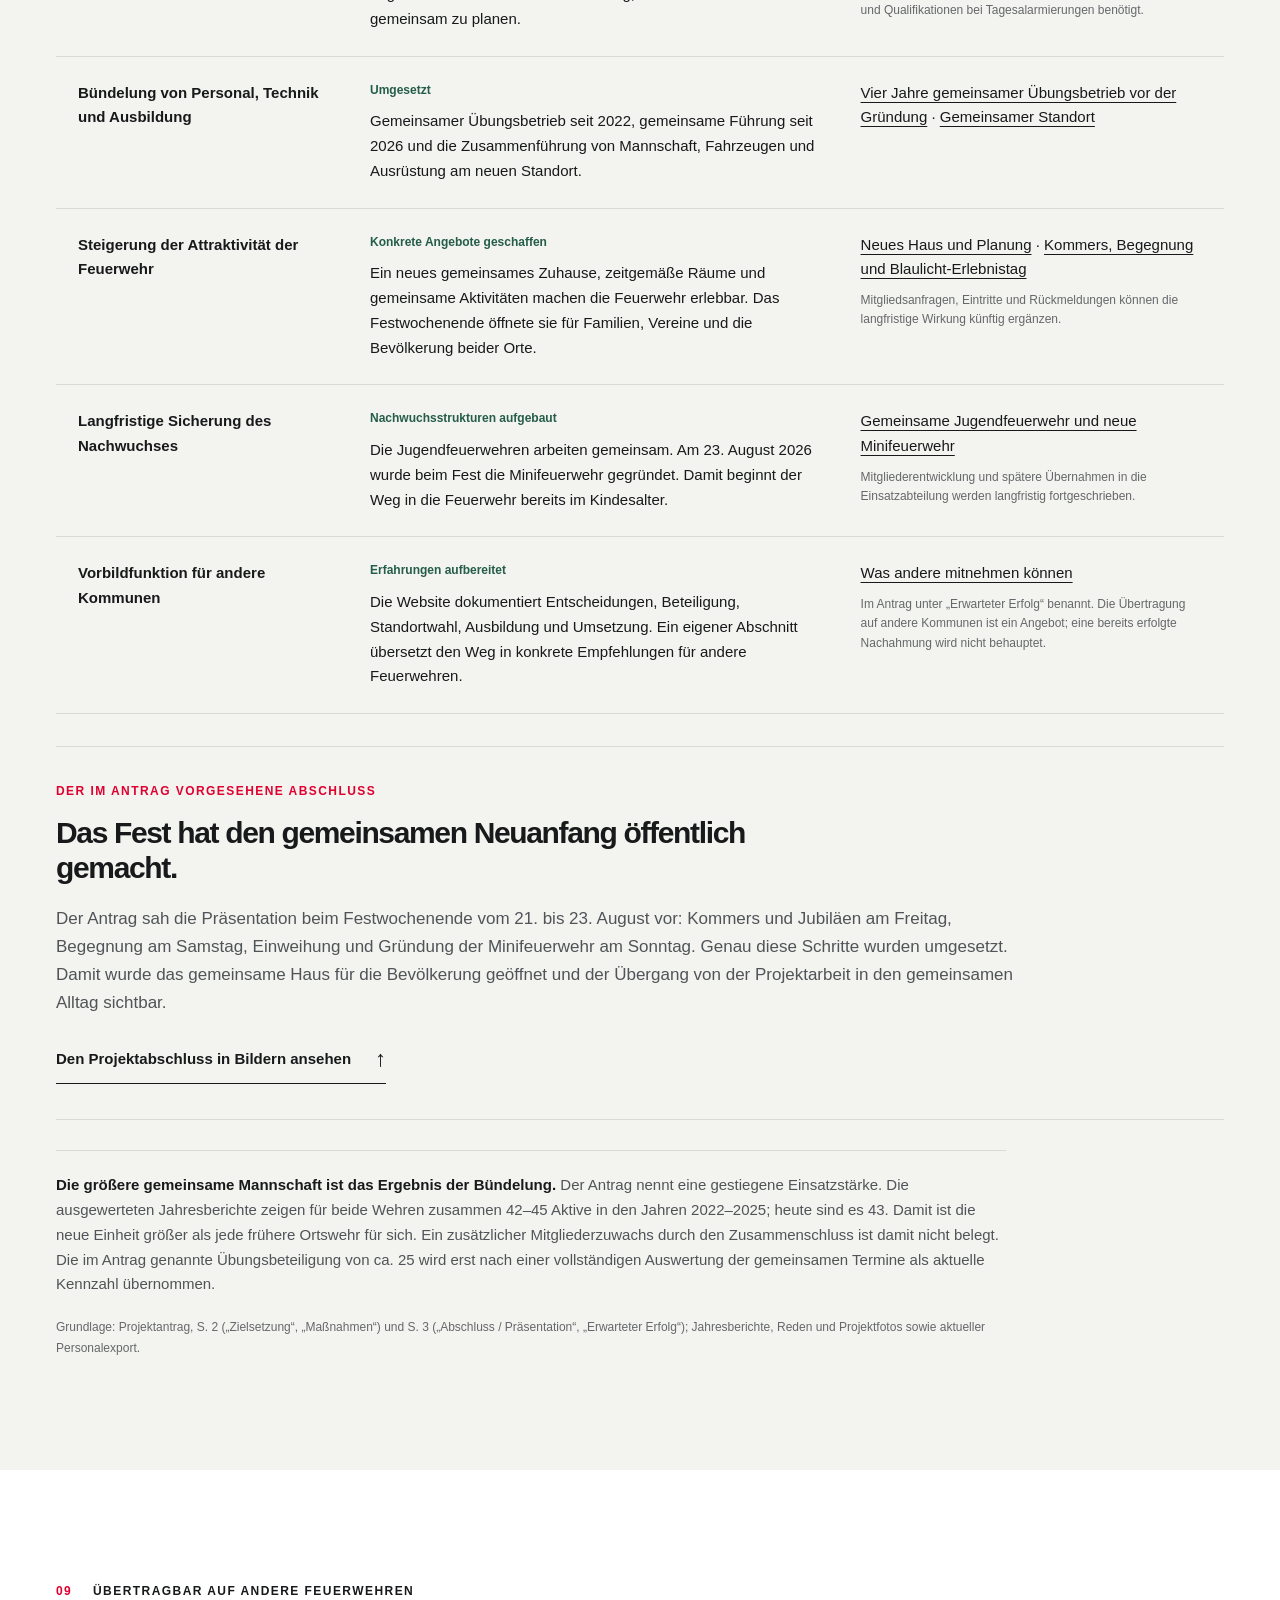
==== commit ba527a87: "Wettbewerbsseite überarbeiten: Projektziele, Ergebnisse, Zahlen und neue Bilder" ====
--- a/index.html
+++ b/index.html
@@ -21,24 +21,23 @@
 <a class="skip-link" href="#inhalt">Zum Inhalt</a>
 <header class="site-header">
   <a class="brand" href="#start" aria-label="Feuerwehr der Zukunft 2026 – Start"><span>FEUERWEHR <br>DER ZUKUNFT<span class="brand-year">2026</span></span></a>
-  <nav class="desktop-nav" aria-label="Hauptnavigation">
-    <a href="#geschichte">Geschichte</a><a href="#zusammenwachsen">Unser Weg</a><a href="#geraetehaus">Das Haus</a><a href="#zahlen">Zahlen</a><a href="#fest">Das Fest</a><a href="#zukunft">Zukunft</a>
-  </nav>
+  <div class="header-logos" aria-label="Wettbewerb und Löschzug"><img class="swg-logo" src="swg-logo.svg" alt="Stadtwerke Gießen – SWG" width="110" height="45"><img class="lz-logo" src="foto-76.webp" alt="Löschzug Grünberg-Mitte" width="48" height="60"></div>
+  <nav class="desktop-nav" aria-label="Hauptnavigation"><a href="#ergebnis">Ergebnis</a><a href="#zusammenwachsen">Unser Weg</a><a href="#zahlen">Zahlen</a><a href="#fest">Das Fest</a><a href="#transfer">Zum Mitnehmen</a></nav>
   <button id="present-start" class="button button-outline" type="button">Präsentieren <span aria-hidden="true">↗</span></button>
   <button class="menu-toggle" id="menu-toggle" aria-expanded="false" aria-controls="mobile-nav" type="button">Menü <span aria-hidden="true">+</span></button>
 </header>
-<nav id="mobile-nav" class="mobile-nav" aria-label="Mobile Navigation" hidden>
-  <a href="#geschichte">Geschichte</a><a href="#zusammenwachsen">Unser Weg</a><a href="#geraetehaus">Das Haus</a><a href="#zahlen">Zahlen</a><a href="#fest">Das Fest</a><a href="#zukunft">Zukunft</a>
-</nav>
+<nav id="mobile-nav" class="mobile-nav" aria-label="Mobile Navigation" hidden><a href="#ergebnis">Ergebnis</a><a href="#zusammenwachsen">Unser Weg</a><a href="#zahlen">Zahlen</a><a href="#fest">Das Fest</a><a href="#transfer">Zum Mitnehmen</a><a href="#geschichte">Geschichte</a><a href="#geraetehaus">Das Haus</a><a href="#zukunft">Nachwuchs</a></nav>
 <main id="inhalt">
   <section class="hero chapter" id="start" data-chapter="Unser Projekt">
     <div class="hero-intro wrap">
       <div><p class="eyebrow">Wettbewerbsbeitrag · Löschzug Grünberg-Mitte</p><h1>ZWEI WEHREN. <br><span>EIN STANDORT.</span></h1></div>
-      <div class="hero-copy"><p class="lead">Eine gemeinsame Zukunft <br>für Lehnheim und Stangenrod.</p><p>Wie aus zwei Ortsfeuerwehren eine Mannschaft wurde. Und wie wir gemeinsam die Voraussetzungen für den Brandschutz von morgen schaffen.</p><a class="text-link" href="#geschichte">Unsere Geschichte entdecken <span aria-hidden="true">↓</span></a></div>
+      <div class="hero-copy"><p class="lead">Eine gemeinsame Zukunft <br>für Lehnheim und Stangenrod.</p><p>Wie aus zwei Ortsfeuerwehren eine Mannschaft wurde. Und wie wir gemeinsam die Voraussetzungen für den Brandschutz von morgen schaffen.</p><a class="text-link" href="#ergebnis">Unser Projektergebnis ansehen <span aria-hidden="true">↓</span></a></div>
     </div>
-    <figure class="hero-photo"><img src="foto-65.webp" width="1920" height="1280" fetchpriority="high" alt="Die Mannschaft und Jugendfeuerwehr des Löschzugs Grünberg-Mitte mit ihren Fahrzeugen vor dem gemeinsamen Feuerwehrhaus"><figcaption>Löschzug Grünberg-Mitte · Gemeinsam angekommen</figcaption></figure>
-    <div class="hero-facts wrap"><div><strong>1935 / 1951</strong><span>Unsere Wurzeln</span></div><div><strong>Seit 2022</strong><span>Ein gemeinsamer Übungsplan</span></div><div><strong>2026</strong><span>Ein Löschzug. Ein Zuhause.</span></div><a href="#datenstand" class="status-link"><span class="status-dot"></span>Stand 26. Oktober 2026 <br><small>Kennzahlen werden ergänzt</small></a></div>
+    <figure class="hero-photo"><img src="foto-65.webp" width="2400" height="942" fetchpriority="high" alt="Die Mannschaft und Jugendfeuerwehr des Löschzugs Grünberg-Mitte mit ihren Fahrzeugen vor dem gemeinsamen Feuerwehrhaus"><figcaption>Löschzug Grünberg-Mitte · Gemeinsam angekommen</figcaption></figure>
+    <div class="hero-facts wrap"><div><strong>1935 / 1951</strong><span>Unsere Wurzeln</span></div><div><strong>Seit 2022</strong><span>Gemeinsamer Übungsbetrieb</span></div><div><strong>2026</strong><span>Ein Löschzug. Ein Zuhause.</span></div><a href="#datenstand" class="status-link"><span class="status-dot"></span>Stand 26. Oktober 2026 <br><small>Beide Ortswehren und LZ Mitte</small></a></div>
   </section>
+
+  <section class="result-intro wrap" aria-labelledby="result-intro-title"><p class="eyebrow">Das Ergebnis unseres Projekts</p><h2 id="result-intro-title">Eine gemeinsame Feuerwehr.<br>Im Alltag angekommen.</h2><p>Lehnheim und Stangenrod haben ihre Einsatzabteilungen und Jugendfeuerwehren zum Löschzug Grünberg-Mitte zusammengeführt. 43 Aktive, eine gemeinsame Führung und ein neues Feuerwehrhaus tragen den gemeinsamen Dienst. Das Festwochenende mit Einweihung und Gründung der Minifeuerwehr machte den Abschluss für beide Orte erlebbar.</p><a class="text-link" href="#ergebnis">Ziele, Umsetzung und Belege <span aria-hidden="true">↓</span></a></section>
 
   <section class="chapter section wrap" id="geschichte" data-chapter="Feuerwehr der Vergangenheit">
     <div class="section-heading"><p class="eyebrow"><span>01</span> Feuerwehr der Vergangenheit</p><h2>Zukunft braucht <br>eine Geschichte.</h2><p class="section-intro">90 Jahre Feuerwehr Stangenrod. 75 Jahre Feuerwehr Lehnheim. Zwei Geschichten, die längst viele Gemeinsamkeiten haben.</p></div>
@@ -53,18 +52,19 @@
   </section>
 
   <section class="chapter section challenge" id="ausgangslage" data-chapter="Warum Veränderung nötig war">
-    <div class="wrap two-col"><div><p class="eyebrow"><span>02</span> Die Ausgangslage</p><h2>Die Anforderungen <br>wachsen. <br>Wir wachsen mit.</h2><p class="lead">Zwei Standorte mit begrenzten Möglichkeiten. Eine gemeinsame Aufgabe.</p><p>Beide Gerätehäuser waren baulich überaltert. Die Räume, Wege und Fahrzeugstellplätze ließen sich nur mit erheblichem Aufwand an die heutigen Anforderungen anpassen.</p><p>Gleichzeitig wollten wir Personal, Technik und Ausbildung gemeinsam organisieren, die Einsatzfähigkeit langfristig sichern und die Nachwuchsarbeit stärken.</p><p class="source-inline">Grundlage: Projektantrag und Festschrift 2026, S. 58–65.</p></div><div class="challenge-photos"><figure class="photo"><button data-photo="9" type="button" aria-label="Frühere räumliche Bedingungen in Stangenrod vergrößern"><img src="foto-09.webp" loading="lazy" alt="Beengter älterer Innenraum mit Waschbecken und sichtbarem Sanierungsbedarf in Stangenrod"></button><figcaption>Frühere räumliche Bedingungen in Stangenrod</figcaption></figure><figure class="photo"><button data-photo="2" type="button" aria-label="Umbauarbeiten in Lehnheim vergrößern"><img src="foto-02.webp" loading="lazy" alt="Ehrenamtliche bei Umbauarbeiten im alten Lehnheimer Feuerwehrhaus"></button><figcaption>Eigenleistung im alten Lehnheimer Gerätehaus</figcaption></figure></div></div>
+    <div class="wrap two-col"><div><p class="eyebrow"><span>02</span> Die Ausgangslage</p><h2>Die Anforderungen <br>wachsen. <br>Wir wachsen mit.</h2><p class="lead">Zwei Standorte mit begrenzten Möglichkeiten. Eine gemeinsame Aufgabe.</p><p>Beide Gerätehäuser waren baulich überaltert. Die Räume, Wege und Fahrzeugstellplätze ließen sich nur mit erheblichem Aufwand an die heutigen Anforderungen anpassen.</p><p>Gleichzeitig wollten wir Personal, Technik und Ausbildung gemeinsam organisieren, die Einsatzfähigkeit langfristig sichern und die Nachwuchsarbeit stärken.</p><p class="source-inline">Grundlage: Projektantrag und Festschrift 2026, S. 58–65.</p></div><div class="challenge-photos"><figure class="photo"><button data-photo="81" type="button" aria-label="Bisheriges Feuerwehrhaus Lehnheim vergrößern"><img src="foto-81.webp" width="2000" height="922" loading="lazy" alt="Das bisherige Feuerwehrhaus Lehnheim mit Fahrzeug vor den Garagentoren"></button><figcaption>Das bisherige Gerätehaus in Lehnheim · Aufnahme von Roger</figcaption></figure><figure class="photo"><button data-photo="82" type="button" aria-label="Bisheriges Feuerwehrhaus Stangenrod vergrößern"><img src="foto-82.webp" width="2000" height="922" loading="lazy" alt="Das bisherige Feuerwehrhaus Stangenrod mit Fahrzeug auf dem Vorplatz"></button><figcaption>Das bisherige Gerätehaus in Stangenrod · Aufnahme von Roger</figcaption></figure></div></div>
   </section>
 
   <section class="chapter section wrap" id="zusammenwachsen" data-chapter="Unser gemeinsamer Weg">
     <div class="section-heading"><p class="eyebrow"><span>03</span> Unser Weg</p><h2>Gemeinsam üben. <br>Zusammenfinden.</h2><p class="section-intro">Der Zusammenschluss wurde über Jahre im Alltag vorbereitet. Gemeinsame Erfahrungen schufen Vertrauen.</p></div>
     <div class="timeline-layout"><ol class="timeline">
       <li><time>2012–2017</time><div><h3>Zusammenarbeit wird Alltag</h3><p>Der Teilraum Mitte entsteht. Ab 2017 werden beide Einsatzabteilungen grundsätzlich gemeinsam alarmiert.</p></div></li>
-      <li><time>12. November 2020</time><div><h3>Die Mannschaften reden mit</h3><p>36 von 44 Aktiven nehmen an der moderierten Dienstversammlung in der Gallushalle teil. Chancen und Bedenken werden gesammelt und gewichtet.</p></div></li>
-      <li><time>8. Juli 2021</time><div><h3>Die Entscheidung für einen Standort</h3><p>Die Stadtverordnetenversammlung beschließt den gemeinsamen Neubau für Lehnheim und Stangenrod.</p></div></li>
+      <li><time>12. November 2020</time><div><h3>Die Mannschaften reden mit</h3><p>36 von 44 Aktiven nehmen an der moderierten Dienstversammlung in der Gallushalle teil. Chancen und Bedenken werden gesammelt und gewichtet. Ein externer Mediator gibt auch kontroversen Meinungen Raum. Jede Perspektive soll gehört werden.</p></div></li>
+      <li><time>8. Juli 2021</time><div><h3>Die Entscheidung für einen Standort</h3><p>Die Stadtverordnetenversammlung beschließt den gemeinsamen Neubau für Lehnheim und Stangenrod. Der Standort liegt relativ mittig zwischen beiden Orten und ist für beide gut erreichbar.</p></div></li>
       <li><time>Ab 2022</time><div><h3>Ein gemeinsamer Übungsplan</h3><p>Alle regulären Ausbildungseinheiten finden gemeinsam statt. Mittwoch und Freitag wechseln sich ab – die Gewohnheiten beider Wehren finden ihren Platz.</p></div></li>
       <li><time>4. Februar 2026</time><div><h3>Der Löschzug Grünberg-Mitte entsteht</h3><p>Einsatzabteilungen und Jugendfeuerwehren werden organisatorisch zusammengeführt. Die gemeinsame Führung bezieht beide Ortsteile ein.</p></div></li>
     </ol><div class="timeline-aside"><figure class="photo"><button data-photo="10" type="button" aria-label="Dienstversammlung in der Gallushalle vergrößern"><img src="foto-10.webp" loading="lazy" alt="Gemeinsame Dienstversammlung in der Gallushalle mit Abstand zwischen den Sitzplätzen"></button><figcaption>Zuhören, diskutieren, gemeinsam entscheiden · 2020</figcaption></figure><figure class="photo"><button data-photo="19" type="button" aria-label="Gemeinsame Übung vergrößern"><img src="foto-19.webp" loading="lazy" alt="Feuerwehrangehörige beider Orte bei einer gemeinsamen Übung"></button><figcaption>Gemeinsame Ausbildung vor dem formalen Zusammenschluss</figcaption></figure></div></div>
+    <div class="process-note"><p class="eyebrow">Ein strukturierter Prozess</p><h3>Zustimmung braucht Raum für Widerspruch.</h3><p>Der gemeinsame Weg entstand aus Gesprächen, moderierter Beteiligung, Entscheidungen und jahrelanger Zusammenarbeit. Bedenken wurden offen besprochen. Die externe Moderation sorgte dafür, dass auch kontroverse Stimmen Platz hatten. Die wechselnden Übungstage nahmen Rücksicht auf die Gewohnheiten beider Wehren.</p></div>
     <blockquote class="quote quote-red"><p>„In dem Moment, als unsere beiden Wehren endgültig zu einer Einsatzabteilung wurden, hatten wir bereits vier Jahre komplett gemeinsam geübt.“</p><footer>Stephan Hahn · Rede zur Einweihung, 23. August 2026</footer></blockquote>
     <button class="text-link gallery-launch" data-gallery="weg" type="button">Bilder unseres gemeinsamen Wegs <span aria-hidden="true">↗</span></button>
   </section>
@@ -72,21 +72,25 @@
   <section class="chapter section house" id="geraetehaus" data-chapter="Unser gemeinsames Zuhause">
     <div class="wrap"><div class="section-heading"><p class="eyebrow"><span>04</span> Das gemeinsame Zuhause</p><h2>Ein Haus für das, <br>was wir vorhaben.</h2><p class="section-intro">Am 21. März 2026 ziehen Fahrzeuge, Ausrüstung und Mannschaften an einen Standort. Der Blaulichtkorso durch beide Orte macht den Übergang sichtbar.</p></div>
     <a class="video-feature" href="https://youtu.be/0JslBPGW3Is" target="_blank" rel="noopener noreferrer"><img src="foto-29.webp" width="1600" height="1200" loading="lazy" alt="Das neue Feuerwehrhaus während der Bauphase mit Kran und Gerüst"><span class="video-shade"></span><span class="video-caption"><span class="eyebrow">Die Bauphase im Zeitraffer</span><strong>Aus einem Plan <br>wird unser Zuhause.</strong><span class="video-action"><span class="play" aria-hidden="true">▶</span> Film auf YouTube ansehen ↗</span></span></a>
+
+    <div class="plans-heading"><h3>Vom Entwurf zum gemeinsamen Standort</h3><p>Ansichten und Grundriss aus der Planung des neuen Feuerwehrhauses.</p></div>
+    <div class="plans-grid"><figure class="photo"><button type="button" data-photo="77" aria-label="Planung Alarmhof vergrößern"><img src="foto-77.webp" loading="lazy" alt="Architekturentwurf mit Blick auf den Alarmhof und die Fahrzeughalle"></button><figcaption>Perspektive Alarmhof · Planstand Mai 2023</figcaption></figure><figure class="photo"><button type="button" data-photo="78" aria-label="Planung Südost vergrößern"><img src="foto-78.webp" loading="lazy" alt="Architekturentwurf des Feuerwehrhauses aus südöstlicher Richtung"></button><figcaption>Perspektive Südost · Planstand Mai 2023</figcaption></figure><figure class="photo"><button type="button" data-photo="79" aria-label="Grundriss vergrößern"><img src="foto-79.webp" loading="lazy" alt="Grundriss mit Fahrzeughalle, Funktionsräumen und Außenflächen"></button><figcaption>Grundriss des gemeinsamen Hauses</figcaption></figure></div><p class="plan-credit">Planungsunterlagen: Faller + Krück Works GmbH · Die Abbildungen zeigen den Planungsstand.</p>
+    <div class="location-story"><p class="eyebrow">Der Standort ist Teil der Lösung</p><h3>Ein neuer Ort.<br>Für beide Orte.</h3><p>Relativ mittig zwischen Lehnheim und Stangenrod gelegen, ist das neue Feuerwehrhaus für beide Mannschaften gut erreichbar. Keine der beiden Wehren zieht an den alten Standort der anderen. Beide beginnen gemeinsam an einem neuen Ort – mit gleichen Voraussetzungen für das Zusammenwachsen.</p></div>
     <div class="house-dates"><div><strong>17.11.2023</strong><span>Spatenstich</span></div><div><strong>23.08.2024</strong><span>Richtfest</span></div><div><strong>21.03.2026</strong><span>Einzug</span></div><div><strong>23.08.2026</strong><span>Offizielle Einweihung</span></div></div>
     <div class="two-col house-story"><figure class="photo"><button data-photo="22" type="button" aria-label="Blaulichtkorso beim Umzug vergrößern"><img src="foto-22.webp" loading="lazy" alt="Vier Feuerwehrfahrzeuge fahren als Blaulichtkorso durch die Landschaft zwischen den Orten"></button><figcaption>Ein gemeinsamer Weg durch beide Orte zum neuen Standort</figcaption></figure><div class="prose"><h3>Raum für die gemeinsame Arbeit</h3><p>Das neue Haus bündelt Mannschaft und Ausrüstung. Ausbildung, Vorbereitung und Begegnung finden an einem Ort statt.</p><p>Der Weg dorthin brauchte Geduld: Der zunächst für Sommer 2025 geplante Einzug verschob sich, weil Baumängel behoben werden mussten. Der gemeinsame Dienst ging währenddessen weiter.</p><button class="text-link" data-gallery="bau" type="button">Bau und Einzug in Bildern <span aria-hidden="true">↗</span></button></div></div></div>
   </section>
 
   <section class="chapter section wrap" id="zahlen" data-chapter="Entwicklung in Zahlen">
-    <div class="section-heading"><p class="eyebrow"><span>05</span> Entwicklung in Zahlen</p><h2>Was die Berichte <br>heute schon zeigen.</h2><p class="section-intro">Die Lehnheimer Jahresberichte 2022–2025 sind ausgewertet. Stangenrod und der Stand des Löschzugs Mitte im Oktober 2026 werden ergänzt.</p></div>
-    <div class="data-tabs" role="tablist" aria-label="Statistik nach Einheit"><button type="button" role="tab" aria-selected="true" id="tab-lehnheim" aria-controls="statistics-panel" data-unit="lehnheim">Lehnheim <span>2022–2025</span></button><button type="button" role="tab" aria-selected="false" tabindex="-1" id="tab-stangenrod" aria-controls="statistics-panel" data-unit="stangenrod">Stangenrod <span>Daten folgen</span></button><button type="button" role="tab" aria-selected="false" tabindex="-1" id="tab-mitte" aria-controls="statistics-panel" data-unit="mitte">LZ Mitte <span>Oktober 2026 · folgt</span></button></div>
-    <div id="statistics-panel" role="tabpanel" aria-labelledby="tab-lehnheim" tabindex="0">
+    <div class="section-heading"><p class="eyebrow"><span>05</span> Entwicklung in Zahlen</p><h2>Die Menschen hinter <br>dem gemeinsamen Weg.</h2><p class="section-intro">Jahresberichte beider Ortswehren und der aktuelle Export des Löschzugs Mitte machen die Personalbasis und den geleisteten Dienst nachvollziehbar.</p></div>
+    <div class="data-tabs" role="tablist" aria-label="Statistik nach Einheit"><button type="button" role="tab" aria-selected="true" tabindex="0" id="tab-gesamt" aria-controls="statistics-panel" data-unit="gesamt">Gemeinsam <span>2022–Oktober 2026</span></button><button type="button" role="tab" aria-selected="false" tabindex="-1" id="tab-lehnheim" aria-controls="statistics-panel" data-unit="lehnheim">Lehnheim <span>2022–2025</span></button><button type="button" role="tab" aria-selected="false" tabindex="-1" id="tab-stangenrod" aria-controls="statistics-panel" data-unit="stangenrod">Stangenrod <span>2021–2025</span></button><button type="button" role="tab" aria-selected="false" tabindex="-1" id="tab-mitte" aria-controls="statistics-panel" data-unit="mitte">LZ Mitte heute <span>26. Oktober 2026</span></button></div>
+    <div id="statistics-panel" role="tabpanel" aria-labelledby="tab-gesamt" tabindex="0">
       <div class="metric-controls"><label for="metric">Kennzahl</label><select id="metric"><option value="active">Aktive zum Jahresende</option><option value="exercises">Reguläre Ausbildungen</option><option value="attendance">Ø Teilnehmende je Ausbildung</option><option value="alarms">Alarmierungen</option><option value="safeguards">Absicherungen</option><option value="courses">Lehrgangs- und Seminarbelegungen</option></select></div>
       <div id="stat-visual" aria-live="polite"></div>
       <div class="data-context" id="data-context"></div>
-      <details class="data-details"><summary>Alle Kennzahlen und Quellen ansehen</summary><div class="table-scroll"><table id="data-table"><caption>Lehnheim · Jahresberichte 2022–2025</caption><thead><tr><th scope="col">Kennzahl</th><th scope="col">2022</th><th scope="col">2023</th><th scope="col">2024</th><th scope="col">2025</th></tr></thead><tbody></tbody></table></div><p id="table-source" class="source-inline"></p><p style="margin:20px 0"><a class="text-link" href="lehnheim-daten.json" download>Aggregierte Auswertung mit Quellen herunterladen <span aria-hidden="true">↓</span></a></p></details>
+      <details class="data-details"><summary>Alle Kennzahlen und Quellen ansehen</summary><div class="table-scroll"><table id="data-table"><caption>Lehnheim · Jahresberichte 2022–2025</caption><thead><tr><th scope="col">Kennzahl</th><th scope="col">2022</th><th scope="col">2023</th><th scope="col">2024</th><th scope="col">2025</th></tr></thead><tbody></tbody></table></div><p id="table-source" class="source-inline"></p><p style="margin:20px 0"><a class="text-link" href="projekt-daten.json" download>Aggregierte Auswertung mit Quellen herunterladen <span aria-hidden="true">↓</span></a></p></details>
     </div>
-    <div class="data-note"><span aria-hidden="true">i</span><p><strong>Die Vergleichsgrundlage wächst noch.</strong> Lehnheim allein beschreibt nicht die frühere Gesamtstärke beider Wehren. Seit 2022 wurde bereits gemeinsam ausgebildet. Aus diesen Daten lässt sich deshalb noch kein Vorher-nachher-Effekt des Zusammenschlusses ableiten.</p></div>
-    <noscript><p>Lehnheim: 25 / 25 / 24 / 26 Aktive zum Jahresende 2022 / 2023 / 2024 / 2025. Stangenrod und LZ Mitte Oktober 2026: Daten folgen. Für die interaktiven Diagramme bitte JavaScript aktivieren.</p></noscript>
+    <div class="data-note"><span aria-hidden="true">i</span><p><strong>Was die Zahlen belegen.</strong> Seit 2022 wurde bereits gemeinsam ausgebildet. Die gemeinsame Personalbasis bleibt über die betrachteten Jahre in einer ähnlichen Größenordnung. Der belegte Fortschritt ist die zusammengeführte Organisation am gemeinsamen Standort. Ein Mitgliederzuwachs oder eine verbesserte Tagesverfügbarkeit lässt sich daraus nicht ableiten.</p></div>
+    <noscript><p>Aktive beider Ortswehren zusammen zum Jahresende: 2022: 42; 2023: 45; 2024: 41; 2025: 43. LZ Mitte im Oktober 2026: 43 Aktive. Die vollständige aggregierte Auswertung mit Quellen ist als JSON herunterladbar.</p></noscript><div id="print-data" class="print-data"></div>
   </section>
 
   <section class="chapter section festival" id="fest" data-chapter="Gemeinsam feiern">
@@ -94,18 +98,37 @@
     <figure class="festival-wide"><img src="foto-58.webp" width="1600" height="1200" loading="lazy" alt="Viele Gäste vor dem neuen Feuerwehrhaus am Blaulicht-Erlebnistag"><figcaption>Das neue Haus öffnet sich für die Menschen aus beiden Orten.</figcaption></figure>
     <div class="wrap"><div class="festival-days"><article><span class="day-label">Freitag · 21. August</span><h3>Unsere Geschichte <br>hat ihren Platz.</h3><p>Beim Kommers stehen die Jubiläen, die Menschen und die Geschichten beider Wehren im Mittelpunkt.</p><button class="gallery-cover" data-gallery="freitag" type="button"><img src="foto-35.webp" loading="lazy" alt="Gemeinsamer Kommers im gut besuchten Festzelt"><span>Fotos vom Kommers <span aria-hidden="true">↗</span></span></button></article><article><span class="day-label">Samstag · 22. August</span><h3>Zusammen feiern <br>gehört dazu.</h3><p>Musik, Begegnungen und ein gemeinsamer Abend mit den Kinzenbachern bringen Menschen zusammen.</p><button class="gallery-cover" data-gallery="samstag" type="button"><img src="foto-45.webp" loading="lazy" alt="Gäste feiern im beleuchteten Festzelt"><span>Fotos vom Samstag <span aria-hidden="true">↗</span></span></button></article><article><span class="day-label">Sonntag · 23. August</span><h3>Das Haus ist offen. <br>Die Zukunft auch.</h3><p>Einweihung, Blaulicht-Erlebnistag und Gründung der Minifeuerwehr machen den Projektabschluss zum gemeinsamen Erlebnis.</p><button class="gallery-cover" data-gallery="sonntag" type="button"><img src="foto-51.webp" loading="lazy" alt="Feierliche Einweihung auf der Bühne vor Gästen"><span>Fotos vom Sonntag <span aria-hidden="true">↗</span></span></button></article></div>
     <blockquote class="quote quote-light"><p>„Was man dabei nicht sofort sieht, sind die vielen Stunden Arbeit, die dahinterstecken.“</p><footer>Stephan Hahn · Rede zum Kommers, 21. August 2026</footer></blockquote>
-    <div class="festival-outro"><p>Die Vorbereitung und Durchführung trugen Kameradinnen und Kameraden, Familien und Unterstützende gemeinsam. Das Fest machte die neue Gemeinschaft für beide Orte sichtbar.</p><a class="text-link" href="https://youtu.be/hmujUebTofE" target="_blank" rel="noopener noreferrer">Unser Introfilm: Willkommen beim Löschzug Mitte <span aria-hidden="true">↗</span></a></div></div>
+    <div class="festival-outro"><p>Die Vorbereitung und Durchführung trugen Kameradinnen und Kameraden, Familien und Unterstützende gemeinsam. Das Fest machte die neue Gemeinschaft für beide Orte sichtbar. Es markiert den öffentlichen Abschluss des Projekts: Die Geschichte beider Wehren hat ihren Platz, das gemeinsame Haus ist eingeweiht und mit der Minifeuerwehr beginnt die nächste Etappe.</p><a class="text-link" href="https://youtu.be/hmujUebTofE" target="_blank" rel="noopener noreferrer">Unser Introfilm: Willkommen beim Löschzug Mitte <span aria-hidden="true">↗</span></a></div></div>
   </section>
 
   <section class="chapter section wrap" id="zukunft" data-chapter="Feuerwehr für morgen">
     <div class="section-heading"><p class="eyebrow"><span>07</span> Der Blick nach vorn</p><h2>Die nächste Generation <br>ist schon dabei.</h2><p class="section-intro">Die gemeinsame Jugendfeuerwehr und die beim Fest gegründete Minifeuerwehr geben der Nachwuchsarbeit ein neues Zuhause.</p></div>
     <div class="future-grid"><figure class="photo"><button data-photo="72" type="button" aria-label="Jugendfeuerwehr vor dem neuen Haus vergrößern"><img src="foto-72.webp" loading="lazy" alt="Jugendfeuerwehr mit Betreuenden vor dem Schriftzug Löschzug Mitte am neuen Haus"></button><figcaption>Die gemeinsame Jugendfeuerwehr</figcaption></figure><figure class="photo"><button data-photo="69" type="button" aria-label="Gründung der Minifeuerwehr vergrößern"><img src="foto-69.webp" loading="lazy" alt="Kinder und Betreuende bei der Gründung der Minifeuerwehr auf der Bühne"></button><figcaption>Gründung der Minifeuerwehr · 23. August 2026</figcaption></figure></div>
     <blockquote class="quote future-quote"><p>„Wir wollen eine Feuerwehr <br>für morgen aufstellen.“</p><footer>Stephan Hahn · Rede zur Einweihung, 23. August 2026</footer></blockquote>
-    <div class="two-col"><div class="prose"><h3>Der Alltag geht weiter</h3><p>Das Projekt schafft die gemeinsame Grundlage. Auf ihr bauen Ausbildung, Kameradschaft und Nachwuchsarbeit weiter auf. Wie sich die Mannschaft und die jungen Abteilungen entwickeln, wird mit den aktuellen Zahlen fortgeschrieben.</p><button class="text-link" data-gallery="nachwuchs" type="button">Nachwuchsarbeit in Bildern <span aria-hidden="true">↗</span></button></div><div class="prose"><h3>Was andere mitnehmen können</h3><ul class="lessons"><li><strong>Früh gemeinsam arbeiten.</strong> Ausbildung und praktische Aufgaben schaffen gemeinsame Erfahrungen.</li><li><strong>Menschen beteiligen.</strong> Bedenken verdienen Raum; Entscheidungen brauchen eine gemeinsam getragene Grundlage.</li><li><strong>Beide Orte einbeziehen.</strong> Übungstage und Führungsfunktionen können die Herkunft beider Wehren sichtbar berücksichtigen.</li><li><strong>Dem Prozess Zeit geben.</strong> Das Zusammenwachsen beginnt lange vor dem Einzug.</li></ul></div></div>
+    <div class="future-followup"><div class="prose"><h3>Der Alltag geht weiter</h3><p>Das Projekt schafft die gemeinsame Grundlage. Auf ihr bauen Ausbildung, Kameradschaft und Nachwuchsarbeit weiter auf. Regelmäßige Beteiligung, neue Mitglieder und die Entwicklung der jungen Abteilungen bleiben Aufgaben für die kommenden Jahre.</p><button class="text-link" data-gallery="nachwuchs" type="button">Nachwuchsarbeit in Bildern <span aria-hidden="true">↗</span></button></div><figure class="photo"><button data-photo="80" type="button" aria-label="Zusätzliches Foto der Nachwuchsarbeit vergrößern"><img src="foto-80.webp" loading="lazy" alt="Kinder gestalten gemeinsam am Tisch im neuen Feuerwehrhaus"></button><figcaption>Gemeinsam aktiv im neuen Feuerwehrhaus</figcaption></figure></div>
   </section>
 
-  <section class="sources section" id="datenstand"><div class="wrap"><p class="eyebrow">Dokumentation</p><div class="sources-heading"><h2>Nachvollziehbar. <br>Und offen ergänzt.</h2><button class="button button-dark" id="print-report" type="button">Bericht drucken / als PDF sichern <span aria-hidden="true">↗</span></button></div><p>Arbeitsstand vom 26. Oktober 2026. Die Projektgeschichte, Medien und Redenauszüge sind eingearbeitet. Die statistische Gesamtauswertung wird mit den noch ausstehenden Daten vervollständigt.</p><div class="status-list"><div><span class="status-complete">Ausgewertet</span><strong>Lehnheim</strong><span>Jahresberichte 2022–2025</span></div><div><span class="status-pending">Ausstehend</span><strong>Stangenrod</strong><span>Historische Vergleichszahlen</span></div><div><span class="status-pending">Ausstehend</span><strong>Löschzug Mitte</strong><span>Aktueller Export · Oktober 2026</span></div></div>
-    <details><summary>Quellen und Einordnung</summary><div class="source-content"><h3>Projekt und zeitlicher Verlauf</h3><p>Projektantrag „Zwei Wehren – ein Standort: Zukunftssichere Feuerwehrstrukturen im ländlichen Raum“; Festschrift des Löschzugs Grünberg-Mitte 2026, insbesondere S. 57–87. Die Jahreszahlen der Jubiläen folgen den Veranstaltungsunterlagen.</p><h3>Statistik</h3><p>Jahresberichte des Wehrführers Lehnheim 2022, 2023, 2024 und 2025 mit den Abschnitten Ausbildung, Einsätze, Lehrgänge und Personelles. Veröffentlicht werden ausschließlich zusammengefasste Zahlen. Personalzahlen beziehen sich auf das jeweilige Jahresende. Die Quellenzuordnung zu jeder Kennzahl steht in der Datentabelle.</p><h3>Wörtliche Zitate</h3><p>Stephan Hahn, Rede zum Kommers am 21. August 2026 („Rede Freitag.docx“) und Rede zur Einweihung am 23. August 2026 („Rede Sonntag.pdf“, S. 3–4). Zitate beschreiben die persönliche Perspektive des Wehrführers.</p><h3>Fotos und Filme</h3><p>Für den Wettbewerbsbeitrag bereitgestellte Aufnahmen aus dem Archiv und vom Projekt- und Festgeschehen. Die Filme öffnen auf YouTube; es werden keine YouTube-Videos automatisch geladen. Die Abbildungen der historischen Kapitel stammen aus den bereitgestellten Fotografien und Scans.</p><p><a href="https://www.stadtwerke-giessen.de/de/unternehmen/das-unternehmen/engagement/feuerwehr-der-zukunft" target="_blank" rel="noopener noreferrer">Zum Wettbewerb bei den Stadtwerken Gießen ↗</a></p></div></details>
+
+
+  <section class="chapter section results" id="ergebnis" data-chapter="Unser Projektergebnis"><div class="wrap"><div class="section-heading"><p class="eyebrow"><span>08</span> Vom Antrag zum Ergebnis</p><h2>Was wir uns vorgenommen haben.<br>Was heute Wirklichkeit ist.</h2><p class="section-intro">Unser Antrag heißt „Zwei Wehren – ein Standort: Zukunftssichere Feuerwehrstrukturen im ländlichen Raum“. Sein Kern ist umgesetzt: Aus zwei Einsatzabteilungen ist ein gemeinsamer Löschzug mit gemeinsamer Führung, gemeinsamer Ausbildung und einem bezogenen neuen Standort geworden.</p></div>
+    <div class="result-definition"><h3>Unser Projektergebnis ist die gemeinsame Feuerwehrstruktur.</h3><p>43 Aktive im Löschzug Grünberg-Mitte. Ein gemeinsames Feuerwehrhaus. Eine gemeinsame Jugendfeuerwehr und eine neu gegründete Minifeuerwehr. Ein über Jahre vorbereiteter Zusammenschluss, den beide Orte beim Festwochenende öffentlich erleben konnten.</p></div>
+    <table class="goals-table"><caption>Ziele aus dem Antrag und ihre Umsetzung · Stand 26. Oktober 2026</caption><thead><tr><th scope="col">Ziel im Antrag</th><th scope="col">Was umgesetzt wurde</th><th scope="col">Belege und Einordnung</th></tr></thead><tbody><tr><th scope="row">Nachhaltige Sicherstellung der Einsatzfähigkeit</th><td data-label="Umsetzung"><strong>Strukturelle Grundlage geschaffen</strong>Seit dem 4. Februar 2026 gibt es eine gemeinsame Einsatzabteilung mit gemeinsamer Führung. Seit dem 21. März nutzen Mannschaft, Fahrzeuge und Ausrüstung das neue Feuerwehrhaus.</td><td data-label="Belege und Einordnung"><a href="#zusammenwachsen">Gründung und gemeinsamer Dienst</a> · <a href="#geraetehaus">Einzug und Infrastruktur</a><small>Die langfristige Einsatzfähigkeit bleibt eine Aufgabe im laufenden Betrieb.</small></td></tr><tr><th scope="row">Verbesserung der Tagesalarmsicherheit</th><td data-label="Umsetzung"><strong>Personal gebündelt · Wirkung weiter prüfen</strong>43 Aktive bilden heute die gemeinsame Personalbasis. Die neue Organisation schafft die Voraussetzung, Personal und Funktionen gemeinsam zu planen.</td><td data-label="Belege und Einordnung"><a href="#zahlen">Bestätigter Personalstand Oktober 2026</a><small>Die vorliegenden Exporte belegen noch keine verbesserte Personalverfügbarkeit an Werktagen. Dafür werden Besetzung und Qualifikationen bei Tagesalarmierungen benötigt.</small></td></tr><tr><th scope="row">Bündelung von Personal, Technik und Ausbildung</th><td data-label="Umsetzung"><strong>Umgesetzt</strong>Gemeinsamer Übungsbetrieb seit 2022, gemeinsame Führung seit 2026 und die Zusammenführung von Mannschaft, Fahrzeugen und Ausrüstung am neuen Standort.</td><td data-label="Belege und Einordnung"><a href="#zusammenwachsen">Vier Jahre gemeinsamer Übungsbetrieb vor der Gründung</a> · <a href="#geraetehaus">Gemeinsamer Standort</a></td></tr><tr><th scope="row">Steigerung der Attraktivität der Feuerwehr</th><td data-label="Umsetzung"><strong>Konkrete Angebote geschaffen</strong>Ein neues gemeinsames Zuhause, zeitgemäße Räume und gemeinsame Aktivitäten machen die Feuerwehr erlebbar. Das Festwochenende öffnete sie für Familien, Vereine und die Bevölkerung beider Orte.</td><td data-label="Belege und Einordnung"><a href="#geraetehaus">Neues Haus und Planung</a> · <a href="#fest">Kommers, Begegnung und Blaulicht-Erlebnistag</a><small>Mitgliedsanfragen, Eintritte und Rückmeldungen können die langfristige Wirkung künftig ergänzen.</small></td></tr><tr><th scope="row">Langfristige Sicherung des Nachwuchses</th><td data-label="Umsetzung"><strong>Nachwuchsstrukturen aufgebaut</strong>Die Jugendfeuerwehren arbeiten gemeinsam. Am 23. August 2026 wurde beim Fest die Minifeuerwehr gegründet. Damit beginnt der Weg in die Feuerwehr bereits im Kindesalter.</td><td data-label="Belege und Einordnung"><a href="#zukunft">Gemeinsame Jugendfeuerwehr und neue Minifeuerwehr</a><small>Mitgliederentwicklung und spätere Übernahmen in die Einsatzabteilung werden langfristig fortgeschrieben.</small></td></tr><tr><th scope="row">Vorbildfunktion für andere Kommunen</th><td data-label="Umsetzung"><strong>Erfahrungen aufbereitet</strong>Die Website dokumentiert Entscheidungen, Beteiligung, Standortwahl, Ausbildung und Umsetzung. Ein eigener Abschnitt übersetzt den Weg in konkrete Empfehlungen für andere Feuerwehren.</td><td data-label="Belege und Einordnung"><a href="#transfer">Was andere mitnehmen können</a><small>Im Antrag unter „Erwarteter Erfolg“ benannt. Die Übertragung auf andere Kommunen ist ein Angebot; eine bereits erfolgte Nachahmung wird nicht behauptet.</small></td></tr></tbody></table>
+    <div class="completion-story"><p class="eyebrow">Der im Antrag vorgesehene Abschluss</p><h3>Das Fest hat den gemeinsamen Neuanfang öffentlich gemacht.</h3><p>Der Antrag sah die Präsentation beim Festwochenende vom 21. bis 23. August vor: Kommers und Jubiläen am Freitag, Begegnung am Samstag, Einweihung und Gründung der Minifeuerwehr am Sonntag. Genau diese Schritte wurden umgesetzt. Damit wurde das gemeinsame Haus für die Bevölkerung geöffnet und der Übergang von der Projektarbeit in den gemeinsamen Alltag sichtbar.</p><a class="text-link" href="#fest">Den Projektabschluss in Bildern ansehen <span aria-hidden="true">↑</span></a></div>
+    <p class="result-limits"><strong>Die größere gemeinsame Mannschaft ist das Ergebnis der Bündelung.</strong> Der Antrag nennt eine gestiegene Einsatzstärke. Die ausgewerteten Jahresberichte zeigen für beide Wehren zusammen 42–45 Aktive in den Jahren 2022–2025; heute sind es 43. Damit ist die neue Einheit größer als jede frühere Ortswehr für sich. Ein zusätzlicher Mitgliederzuwachs durch den Zusammenschluss ist damit nicht belegt. Die im Antrag genannte Übungsbeteiligung von ca. 25 wird erst nach einer vollständigen Auswertung der gemeinsamen Termine als aktuelle Kennzahl übernommen.</p>
+    <p class="source-inline">Grundlage: Projektantrag, S. 2 („Zielsetzung“, „Maßnahmen“) und S. 3 („Abschluss / Präsentation“, „Erwarteter Erfolg“); Jahresberichte, Reden und Projektfotos sowie aktueller Personalexport. </p>
+  </div></section>
+
+  <section class="chapter section transfer" id="transfer" data-chapter="Was andere mitnehmen können"><div class="wrap"><div class="section-heading"><p class="eyebrow"><span>09</span> Übertragbar auf andere Feuerwehren</p><h2>Was andere <br>mitnehmen können.</h2><p class="section-intro">Die im Antrag benannte Vorbildfunktion wird hier konkret: Wir geben unsere Erfahrungen weiter – vom ersten Gespräch über die Standortwahl bis zum gemeinsamen Alltag.</p></div><ol class="transfer-grid">
+    <li><span>01</span><h3>Den Standort gemeinsam wählen.</h3><p>Erreichbarkeit für beide Orte gehört an den Anfang der Planung. Bei uns liegt das neue Haus relativ mittig. Ein gemeinsamer Neubeginn vermeidet, dass eine Wehr als Gast am alten Standort der anderen ankommt.</p></li>
+    <li><span>02</span><h3>Auch Bedenken haben einen Platz.</h3><p>Kontroverse Meinungen früh aufnehmen und besprechen. Ein externer Mediator kann den Prozess so begleiten, dass jede Stimme Raum bekommt und Entscheidungen nachvollziehbar werden.</p></li>
+    <li><span>03</span><h3>Gemeinsam arbeiten, bevor man gründet.</h3><p>Ein gemeinsamer Übungsbetrieb schafft praktische Erfahrungen und Vertrauen. Bei uns begann er 2022, vier Jahre vor der formalen Neugründung.</p></li>
+    <li><span>04</span><h3>Beide Herkunftsorte ernst nehmen.</h3><p>Wechselnde Übungstage, die gemeinsame Führung und die Würdigung beider Feuerwehrgeschichten zeigen: Beide Orte gestalten die neue Einheit mit.</p></li>
+    <li><span>05</span><h3>Das Zusammenwachsen sichtbar machen.</h3><p>Ein gemeinsames Fest öffnet das Haus für die Bevölkerung. Kommers, Einweihung und Nachwuchsangebote verbinden Vergangenheit, Gegenwart und Zukunft.</p></li>
+    <li><span>06</span><h3>Nach dem Projekt weiterlernen.</h3><p>Personal, Übungsbeteiligung, Qualifikationen und Nachwuchs mit klaren Stichtagen fortschreiben. Gemeinsame Termine nur einmal zählen und offene Aufgaben benennen.</p></li>
+  </ol><p class="transfer-conclusion">Die zentrale Erfahrung: Ein gemeinsames Haus braucht eine gemeinsam entwickelte Organisation. Beides wächst durch Beteiligung und praktische Zusammenarbeit.</p></div></section>
+
+  <section class="sources section" id="datenstand"><div class="wrap"><p class="eyebrow">Dokumentation</p><div class="sources-heading"><h2>Nachvollziehbar. <br>Mit Quellen belegt.</h2><button class="button button-dark" id="print-report" type="button">Bericht drucken / als PDF sichern <span aria-hidden="true">↗</span></button></div><p>Dokumentationsstand vom 26. Oktober 2026. Projektgeschichte, Medien, Redenauszüge und die Statistiken beider Ortswehren sind eingearbeitet. Der aktuelle Export des LZ Mitte wird als Zwischenstand mit seinen Abgrenzungen ausgewiesen.</p><div class="status-list"><div><span class="status-complete">Ausgewertet</span><strong>Lehnheim</strong><span>Jahresberichte 2022–2025</span></div><div><span class="status-complete">Ausgewertet</span><strong>Stangenrod</strong><span>Wehrführerberichte 2021–2025</span></div><div><span class="status-complete">Eingearbeitet</span><strong>Löschzug Mitte</strong><span>Personal und Tätigkeitsexporte · 26.10.2026</span></div></div>
+    <details><summary>Quellen und Einordnung</summary><div class="source-content"><h3>Projekt und zeitlicher Verlauf</h3><p>Projektantrag „Zwei Wehren – ein Standort: Zukunftssichere Feuerwehrstrukturen im ländlichen Raum“; Festschrift des Löschzugs Grünberg-Mitte 2026, insbesondere S. 57–87. Die Jahreszahlen der Jubiläen folgen den Veranstaltungsunterlagen.</p><h3>Statistik</h3><p>Jahresberichte des Wehrführers Lehnheim 2022, 2023, 2024 und 2025 mit den Abschnitten Ausbildung, Einsätze, Lehrgänge und Personelles. Veröffentlicht werden ausschließlich zusammengefasste Zahlen. Personalzahlen beziehen sich auf das jeweilige Jahresende. Hinzu kommen die Wehrführerberichte Stangenrod 2021–2025 sowie Personal-, Einsatz- und Stundenexport vom Oktober 2026. Die Quellenzuordnung und Abgrenzung zu jeder Kennzahl stehen in den Datentabellen und im Download. Standortwahl und externe Moderation: ergänzende Angaben der Projektverantwortlichen vom 26.10.2026.</p><h3>Wörtliche Zitate</h3><p>Stephan Hahn, Rede zum Kommers am 21. August 2026 („Rede Freitag.docx“) und Rede zur Einweihung am 23. August 2026 („Rede Sonntag.pdf“, S. 3–4). Zitate beschreiben die persönliche Perspektive des Wehrführers.</p><h3>Fotos und Filme</h3><p>Für den Wettbewerbsbeitrag bereitgestellte Aufnahmen aus dem Archiv und vom Projekt- und Festgeschehen. Die Filme öffnen auf YouTube; es werden keine YouTube-Videos automatisch geladen. Die Abbildungen der historischen Kapitel stammen aus den bereitgestellten Fotografien und Scans.</p><p><a href="https://www.stadtwerke-giessen.de/de/unternehmen/das-unternehmen/engagement/feuerwehr-der-zukunft" target="_blank" rel="noopener noreferrer">Zum Wettbewerb bei den Stadtwerken Gießen ↗</a></p></div></details>
   </div></section>
   <section class="feedback-section" id="verbesserungsvorschlag" aria-labelledby="feedback-heading"><div class="wrap feedback-invite"><div><p class="eyebrow">Gemeinsam weiterdenken</p><h2 id="feedback-heading">Was können wir verbessern?</h2><p>Fehlt etwas, stimmt eine Angabe nicht oder hast du eine Idee für unseren Wettbewerbsbeitrag? Gib uns deinen Vorschlag mit.</p></div><div class="feedback-buttons"><button class="button button-dark" id="feedback-open" type="button">Verbesserungsvorschlag einreichen <span aria-hidden="true">↗</span></button><p class="feedback-disclosure">Direkt hier auf der Seite – ohne Anmeldung.</p><a class="text-link" id="feedback-download" href="https://feuerwehr-zukunft-rueckmeldungen.dregen667.chatgpt.site/api/feedback.txt">Sammlung als Textdatei herunterladen <span aria-hidden="true">↓</span></a><p class="feedback-download-note">Die Datei enthält alle bisher gespeicherten Vorschläge mit Namen und Datum.</p></div></div></section>
 </main>
--- a/styles.css
+++ b/styles.css
@@ -50,3 +50,53 @@
 #feedback-status.feedback-success{border-color:#27764c;background:#edf7f0;color:#205237}
 @media(max-width:540px){#feedback-dialog{padding:24px 20px}#feedback-dialog h2{font-size:25px}.feedback-actions{gap:8px}.feedback-actions .button{padding:14px 12px;flex:1;justify-content:center}}
 @media print{#feedback-dialog{display:none!important}}
+
+/* Wettbewerb 2026: klare Ergebnisse, gemeinsame Daten und vollständige Bildflächen. */
+.site-header{gap:24px;padding-inline:3%;height:106px}
+.header-logos{display:flex;align-items:center;gap:20px;padding-left:22px;border-left:1px solid var(--line);flex-shrink:0}
+.header-logos .swg-logo{width:98px;height:43px;object-fit:contain}
+.header-logos .lz-logo{width:70px;height:70px;object-fit:contain}
+.desktop-nav{gap:20px}.desktop-nav a{font-size:12px}
+.hero-photo>img{aspect-ratio:auto;height:auto;object-fit:contain}
+.hero-photo figcaption{position:static;color:var(--muted);text-shadow:none;padding:0;margin:10px 0 0;text-align:right}
+.status-dot{background:#296451}
+.result-intro{padding-block:58px 64px;border-bottom:1px solid var(--line);display:grid;grid-template-columns:1fr 1fr;gap:22px 65px}
+.result-intro .eyebrow{grid-column:1/-1;margin:0;color:var(--red)}
+.result-intro h2{font-size:clamp(30px,3vw,44px);line-height:1.15}.result-intro>p:not(.eyebrow){font-size:17px;color:#505458;margin:0}
+.result-intro .text-link{grid-column:2;justify-self:start}
+.challenge .two-col{gap:54px}.challenge .two-col>div{min-width:0}
+.challenge-photos{position:static;padding:0;display:grid;gap:32px;align-content:start}
+.challenge-photos .photo:first-child,.challenge-photos .photo:last-child{position:static;width:100%;border:0}
+.challenge-photos .photo:first-child img,.challenge-photos .photo:last-child img{aspect-ratio:auto;height:auto;object-fit:contain}
+.challenge-photos figcaption{font-size:12px;margin-top:10px}
+.process-note{background:var(--paper);padding:32px 38px;margin-top:40px;border-left:4px solid var(--red);max-width:100%}
+.process-note .eyebrow{margin-bottom:12px;color:var(--red)}.process-note h3{font-size:27px}.process-note>p:last-child{margin-top:18px;color:#505458;max-width:950px;font-size:16px}
+.plans-heading{margin-top:54px}.plans-heading h3{font-size:29px}.plans-heading p{color:#bfc3c6;font-size:15px;margin-top:12px}
+.plans-grid{display:grid;grid-template-columns:repeat(3,minmax(0,1fr));gap:24px;margin-top:25px}.plans-grid img{aspect-ratio:1.414;object-fit:contain;background:white}.plans-grid figcaption{color:#cbd0d3}
+.plan-credit{color:#aeb7bd;font-size:11px;margin-top:16px}
+.location-story{display:grid;grid-template-columns:1fr 1.2fr;gap:18px 70px;padding-block:44px;margin-top:32px;border-top:1px solid #414548}
+.location-story .eyebrow{grid-column:1/-1;color:#ff5979;margin:0}.location-story h3{font-size:42px}.location-story>p:last-child{color:#cbd0d3;font-size:17px;margin:0}
+.house [data-gallery="bau"]{color:#ff5979}.house [data-gallery="bau"]:hover{color:#ff91a8}
+.data-tabs{justify-content:space-between}.data-tabs button{margin:0;padding-right:22px;font-size:19px}
+.bar-chart{grid-template-columns:repeat(var(--bar-count,4),minmax(0,1fr));gap:6%}.snapshot-bar{background:repeating-linear-gradient(135deg,#df0030,#df0030 8px,#b90027 8px,#b90027 10px)}
+#data-table th small,.print-data th small{display:block;margin-top:7px;color:#65686b;font-size:11px;line-height:1.6;font-weight:400;max-width:650px}
+#data-table td{vertical-align:top;white-space:nowrap}#data-table th{vertical-align:top}
+.current-stats{display:grid;grid-template-columns:repeat(3,minmax(0,1fr));gap:32px;margin-top:32px}.current-stats>div{padding-top:22px;border-top:2px solid var(--red)}
+.current-stats strong{display:block;color:var(--red);font-size:66px;letter-spacing:-.06em;line-height:1.1}.current-stats span{display:block;margin-top:15px;font-size:18px;font-weight:700}.current-stats small{display:block;color:var(--muted);font-size:12px;margin-top:8px;line-height:1.6}
+.current-detail{margin-top:28px;color:#5f6467;font-size:14px;max-width:850px}.print-data{display:none}
+.future-followup{display:grid;grid-template-columns:1fr 1fr;gap:70px;align-items:center}.future-followup .photo img{aspect-ratio:4/3;object-fit:cover}
+.results{background:var(--paper)}.results .section-intro{max-width:850px}
+.result-definition{background:var(--red);color:white;padding:40px 45px;margin-bottom:42px}.result-definition h3{font-size:32px}.result-definition p{font-size:18px;line-height:1.65;margin-top:20px;max-width:1000px}
+.goals-table{font-size:15px}.goals-table th,.goals-table td{text-align:left;vertical-align:top;padding:24px 22px}.goals-table thead th{background:var(--ink);color:white;font-size:12px;text-transform:uppercase;letter-spacing:.06em}.goals-table th:first-child{min-width:190px;width:25%;padding-left:22px;font-weight:700}.goals-table td:nth-child(2){width:42%}.goals-table td strong{display:block;margin-bottom:9px;color:#245d49;font-size:12px}.goals-table a{text-decoration:underline;text-underline-offset:4px}.goals-table small{display:block;font-size:12px;color:var(--muted);margin-top:9px;line-height:1.6}.result-limits{margin-top:30px;padding-top:22px;border-top:1px solid var(--line);font-size:15px;max-width:950px;color:#505458}.result-limits strong{color:var(--ink)}
+.transfer{background:white}.transfer-grid{list-style:none;padding:0;margin:0;display:grid;grid-template-columns:repeat(3,minmax(0,1fr));gap:40px 38px}.transfer-grid li{border-top:2px solid var(--red);padding-top:22px}.transfer-grid li>span{color:var(--red);font-size:12px;font-weight:700}.transfer-grid h3{font-size:25px;line-height:1.2;margin-top:14px}.transfer-grid p{font-size:15px;color:#505458;margin-top:18px}.transfer-conclusion{font-weight:700;font-size:22px;line-height:1.5;border-top:1px solid var(--line);padding-top:32px;margin-top:44px;max-width:950px}
+.presentation-slide>img{object-fit:contain;background:#202326}.slide-stat strong{font-size:36px}.slide-stat span{font-size:12px}
+@media(max-width:1250px){.site-header{gap:18px}.desktop-nav{display:none}.site-header #present-start{margin-left:auto}.menu-toggle{display:inline-flex}.mobile-nav{top:106px}.header-logos{gap:16px;padding-left:18px}}
+@media(max-width:900px){.result-intro{gap:25px;grid-template-columns:1fr}.result-intro .text-link{grid-column:1}.challenge .two-col{gap:35px}.plans-grid{gap:16px}.location-story{gap:20px 30px}.future-followup{gap:32px}.transfer-grid{grid-template-columns:repeat(2,minmax(0,1fr))}.current-stats{gap:20px}.current-stats strong{font-size:52px}.goals-table{font-size:14px}}
+@media(max-width:650px){.site-header{height:132px;min-height:132px;flex-wrap:wrap;gap:12px 18px;padding:12px 20px}.brand{font-size:16px}.header-logos{margin-left:auto;gap:15px;padding-left:15px}.header-logos .swg-logo{width:75px;height:34px}.header-logos .lz-logo{width:50px;height:50px}.site-header #present-start{margin-left:0;padding:6px 10px;font-size:12px;order:3}.menu-toggle{order:4;margin-left:auto}.mobile-nav{top:132px}.hero-intro{padding-top:30px}.hero-photo{margin-inline:16px}.hero-photo figcaption{font-size:10px}.result-intro{padding-block:38px}.result-intro h2{font-size:30px}.challenge-photos{gap:22px}.process-note{padding:25px}.process-note h3{font-size:24px}.plans-grid{grid-template-columns:1fr}.plans-heading h3{font-size:26px}.plans-grid img{max-height:350px}.location-story{grid-template-columns:1fr;gap:18px;padding-block:30px}.location-story h3{font-size:34px}.location-story>p:last-child{font-size:16px}.data-tabs{display:grid;grid-template-columns:1fr 1fr;gap:8px 16px}.data-tabs button{font-size:17px;padding:12px 0 16px}.data-tabs span{font-size:11px}.bar-chart{gap:5%;padding-inline:6%;height:245px}.bar-number{font-size:19px}.bar-year{font-size:11px}.current-stats{grid-template-columns:1fr;gap:25px}.current-stats strong{font-size:55px}.current-stats span{margin-top:8px}.future-followup{grid-template-columns:1fr;gap:28px}.transfer-grid{grid-template-columns:1fr;gap:30px}.transfer-grid h3{font-size:25px}.transfer-conclusion{font-size:20px}.result-definition{padding:27px}.result-definition h3{font-size:27px}.result-definition p{font-size:16px}.goals-table thead{display:none}.goals-table,.goals-table tbody,.goals-table tr,.goals-table th,.goals-table td{display:block;width:100%!important;min-width:0!important}.goals-table tr{border-bottom:2px solid #aeb3b5;padding:12px 0 24px}.goals-table th,.goals-table td{border:0;padding:10px 0!important}.goals-table th:first-child{font-size:20px}.goals-table td[data-label]:before{content:attr(data-label);display:block;font-size:10px;letter-spacing:.07em;text-transform:uppercase;color:var(--muted);margin-bottom:8px}.slide-stats{gap:10px}.slide-stat strong{font-size:26px}.slide-stat span{font-size:10px}.presentation-top>span{font-size:10px}}
+@media print{.header-logos{display:none}.result-intro{display:block;padding:20px 0}.result-intro h2{font-size:24pt}.result-intro p{margin-top:15px!important}.result-intro .text-link{display:none}.challenge-photos{display:grid;grid-template-columns:1fr 1fr;gap:16px}.plans-grid{grid-template-columns:repeat(3,1fr)}.location-story{display:block}.location-story h3,.location-story p{margin-top:12px!important}.house .location-story p,.house .plan-credit,.house .plans-heading p,.house .plans-grid figcaption{color:#333}.process-note{break-inside:avoid;padding:20px}.print-data{display:block}.print-unit{break-before:page}.print-data th small{font-size:8pt;max-width:450px}.print-data td{font-size:10pt;vertical-align:top;white-space:nowrap}.data-details,.data-tabs,.metric-controls{display:none!important}.future-followup{gap:25px}.transfer-grid{grid-template-columns:1fr 1fr;gap:25px}.transfer-grid li{break-inside:avoid}.goals-table tr{break-inside:avoid}.goals-table thead{display:table-header-group}.goals-table th,.goals-table td{font-size:10pt;padding:14px}.result-definition{background:#fff;color:#000;border-left:4px solid #df0030;padding:20px}.current-stats strong{font-size:32pt}.print-data[aria-hidden]{visibility:visible}}
+
+@media(max-width:650px){html{scroll-padding-top:148px}}
+
+.completion-story{padding:35px 0;margin-top:32px;border-top:1px solid var(--line);border-bottom:1px solid var(--line)}.completion-story .eyebrow{color:var(--red);margin-bottom:16px}.completion-story h3{font-size:30px;max-width:760px}.completion-story>p:not(.eyebrow){margin-top:20px;max-width:970px;color:#505458}.completion-story .text-link{margin-top:25px}.results .source-inline{max-width:950px}
+@media(max-width:380px){.site-header{padding-inline:16px;height:120px;min-height:120px;gap:10px 12px}.brand{font-size:14px}.brand>span{padding-right:25px}.header-logos{padding-left:10px;gap:10px}.header-logos .swg-logo{width:58px;height:30px}.header-logos .lz-logo{width:38px;height:40px}.mobile-nav{top:120px}html{scroll-padding-top:136px}.hero h1{font-size:39px}.current-stats strong{font-size:49px}.result-definition{padding:22px}.result-intro h2{font-size:28px}}
+@media(max-width:380px){h2{font-size:34px}}
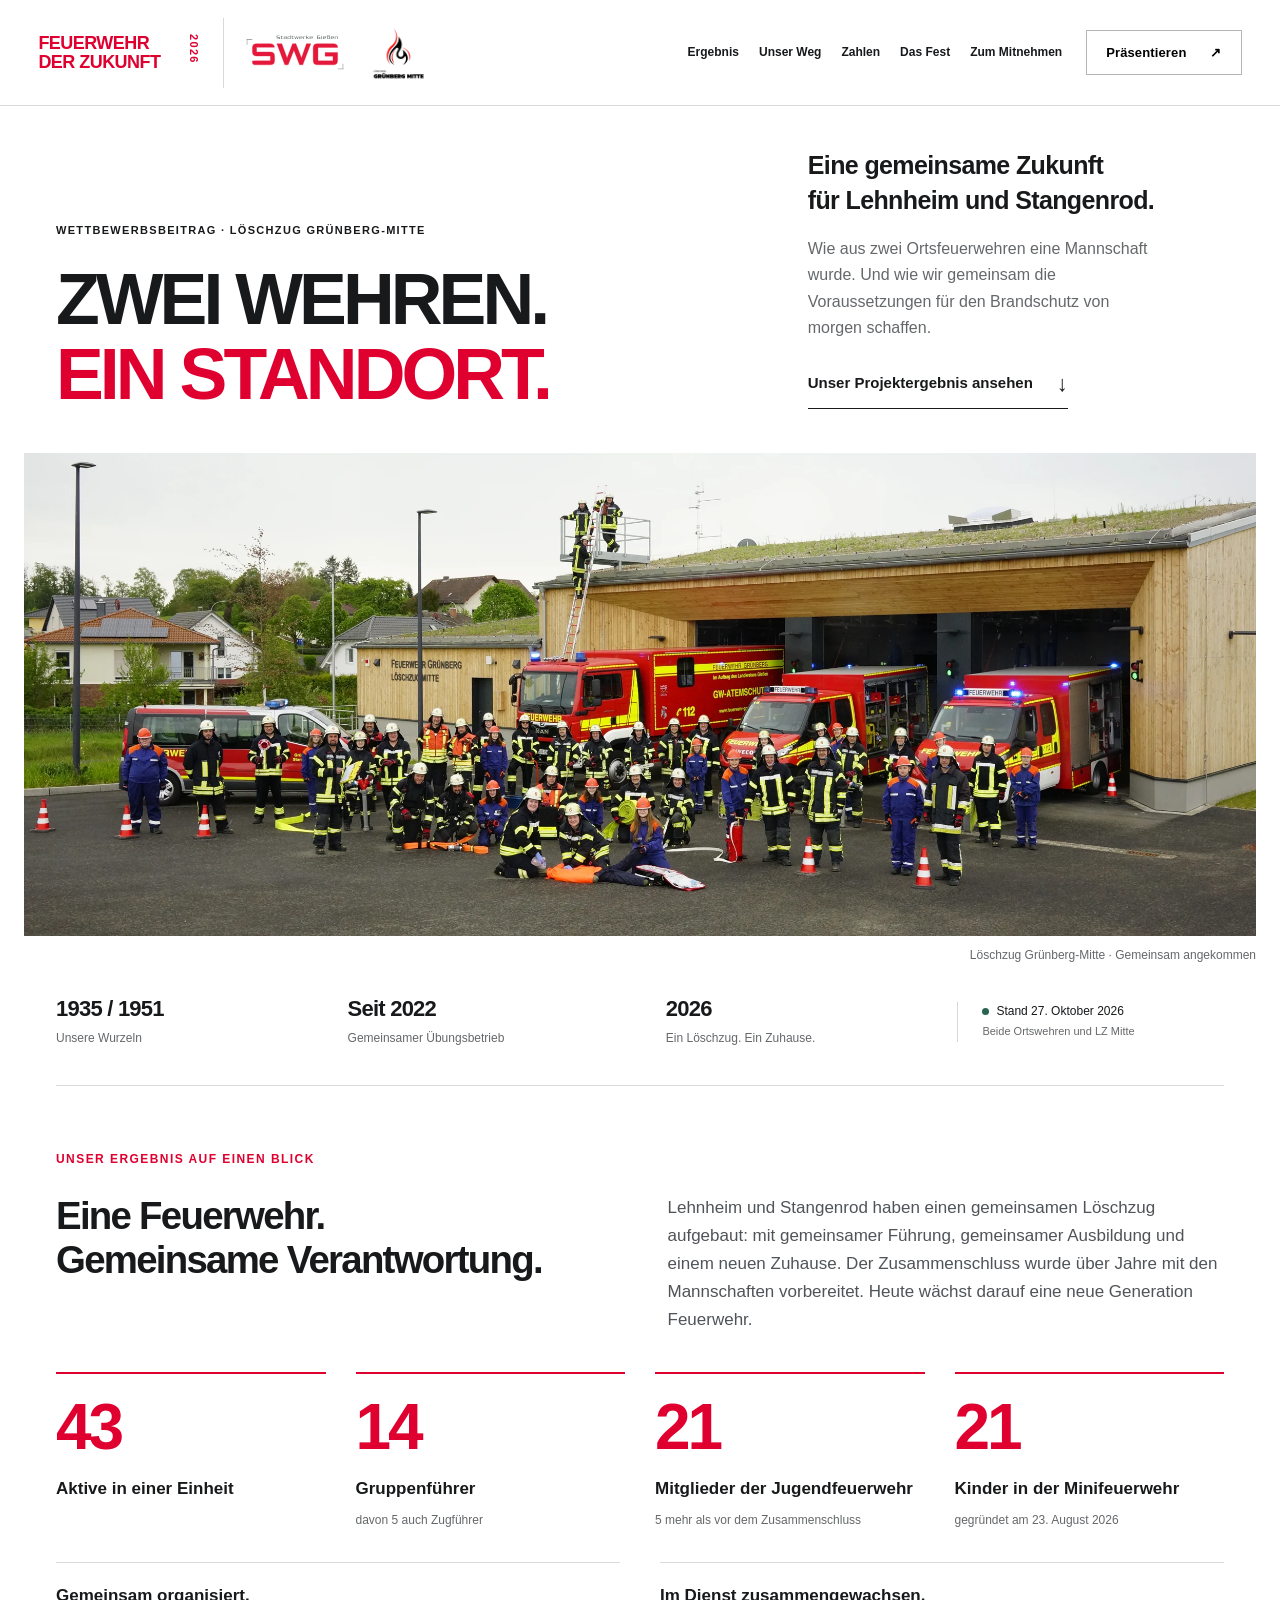
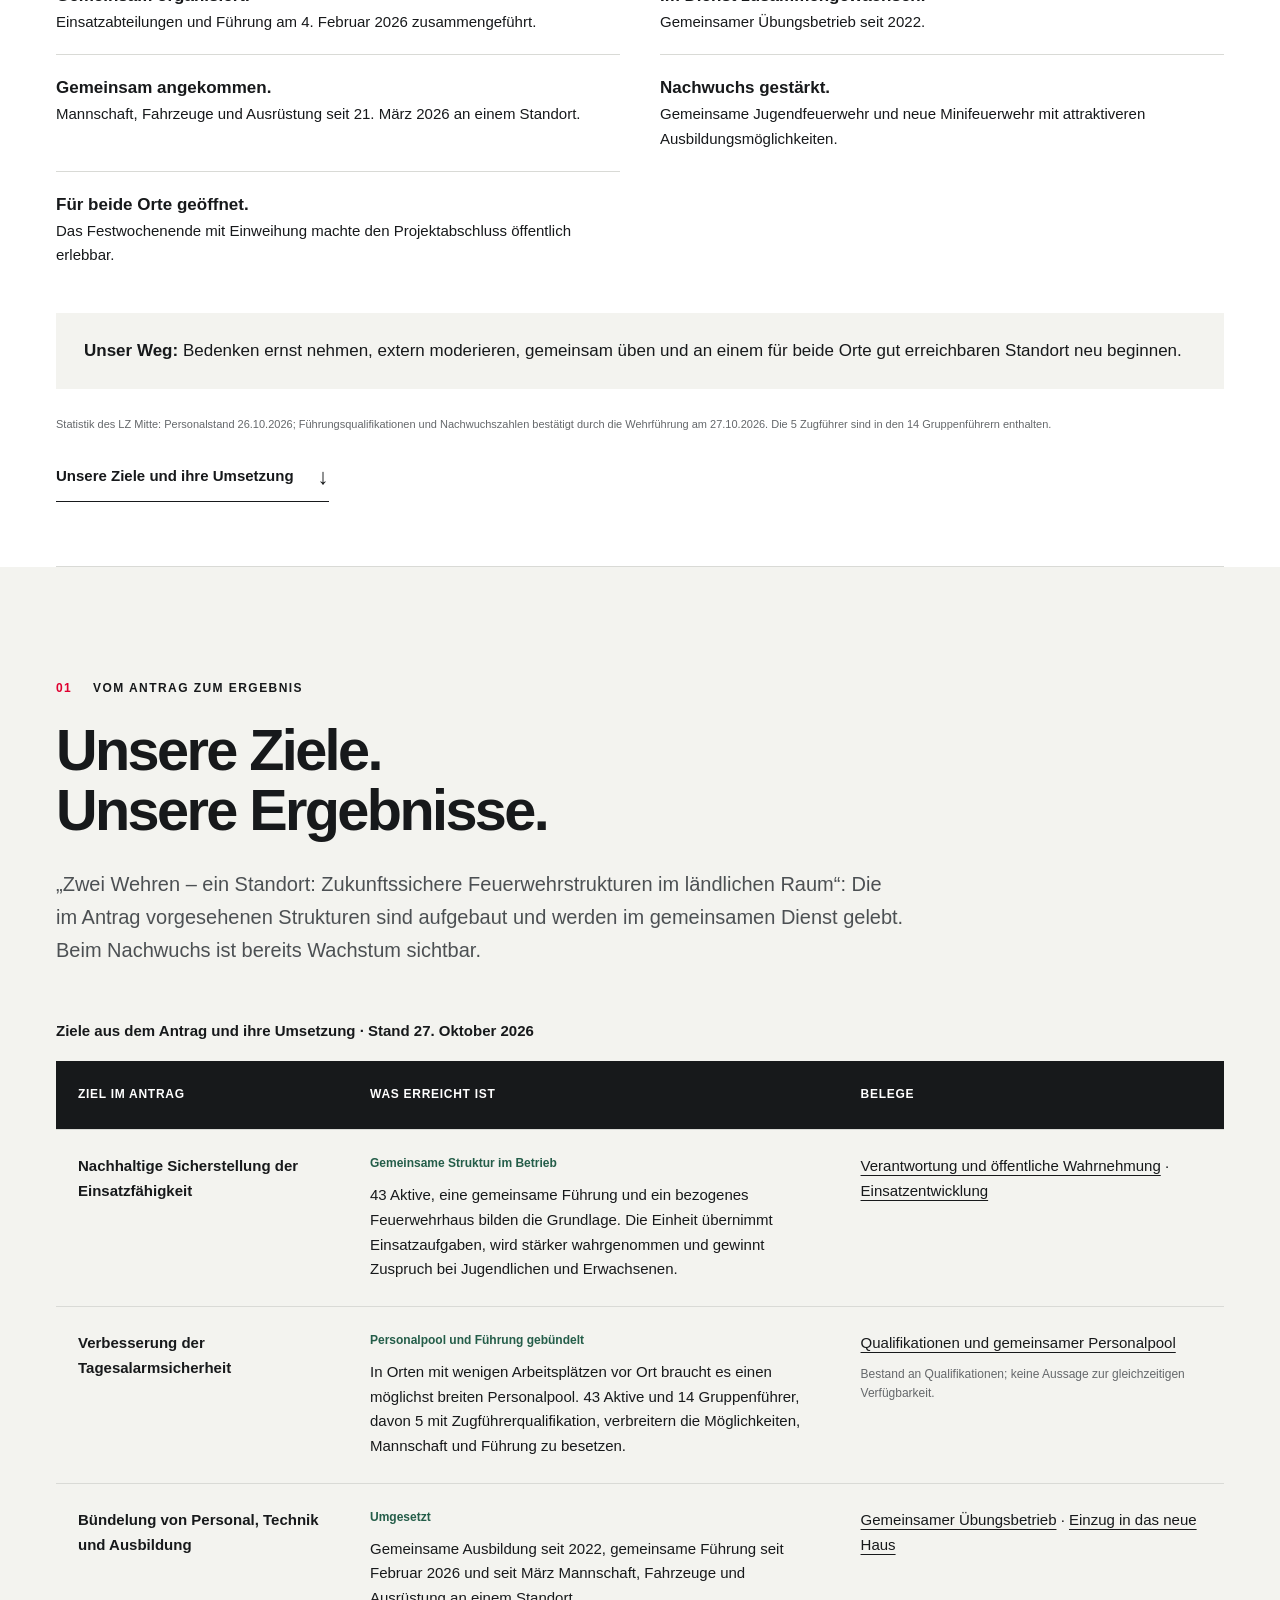
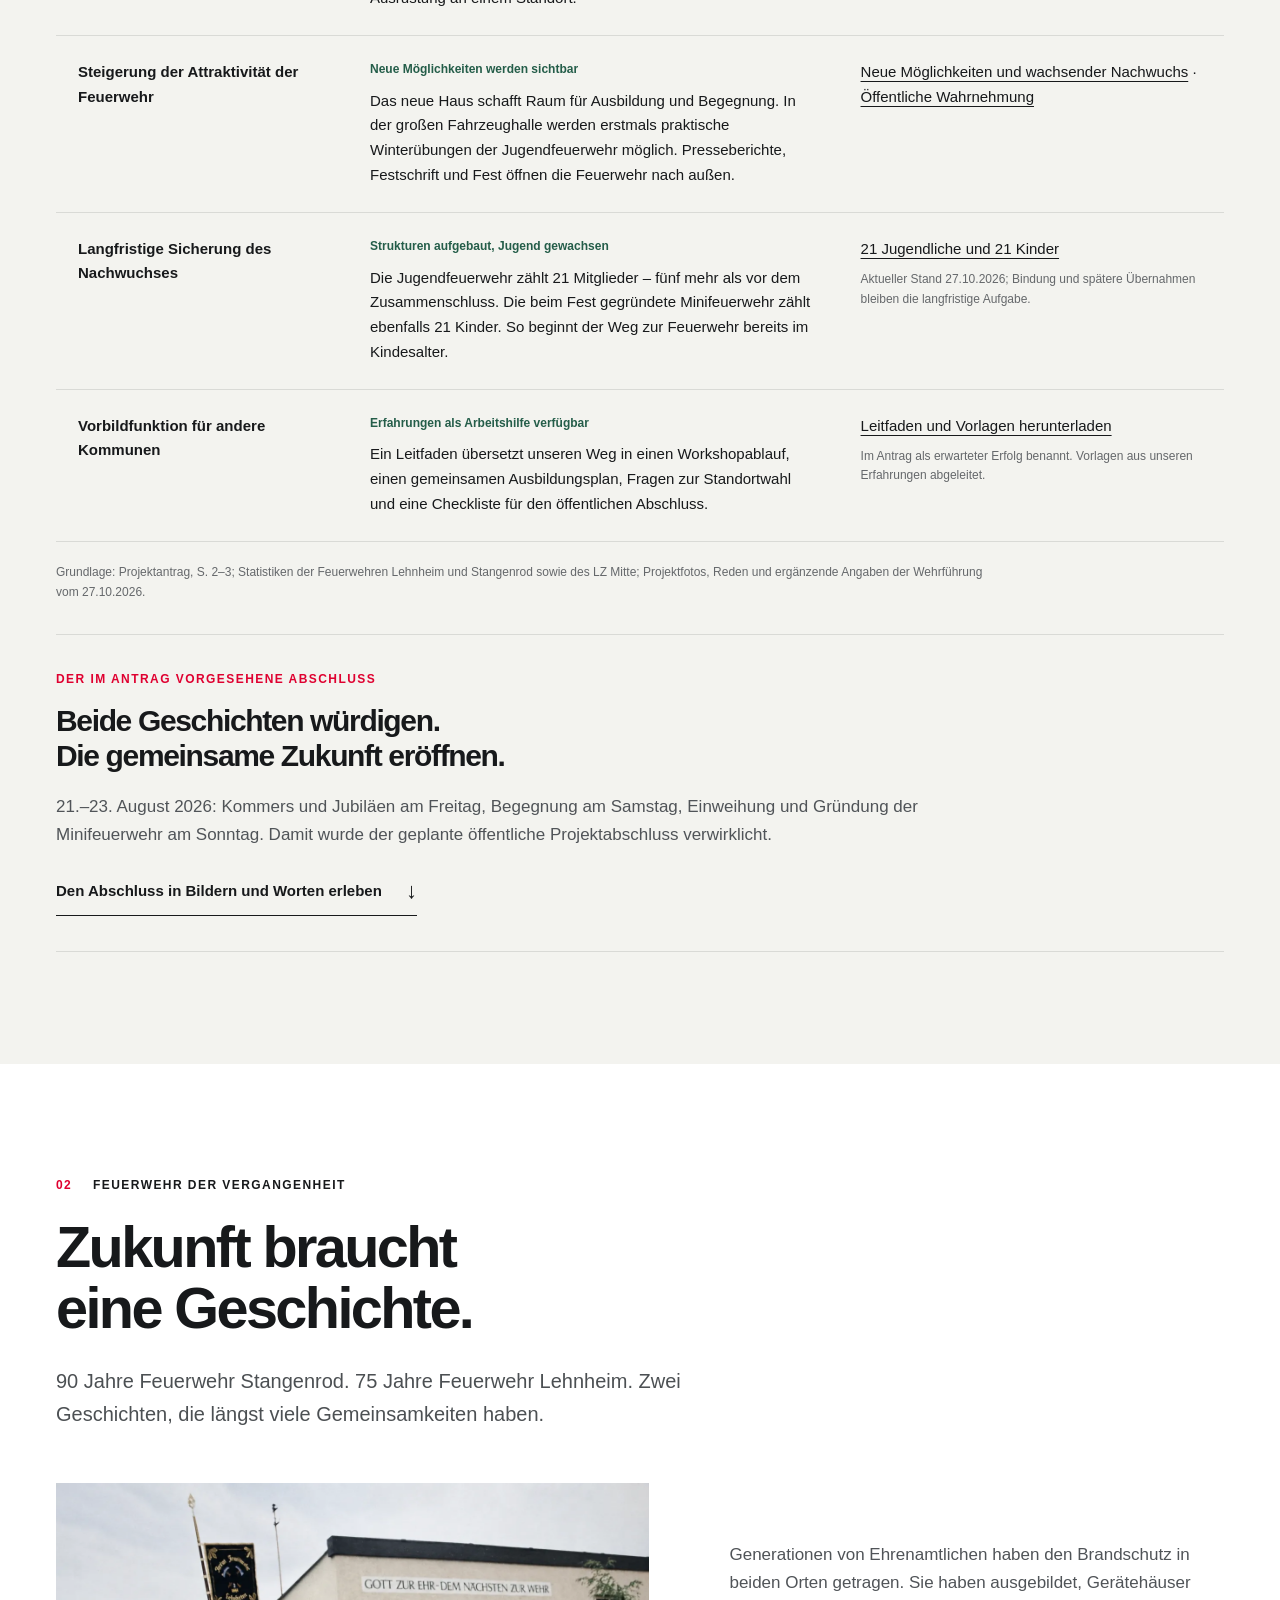
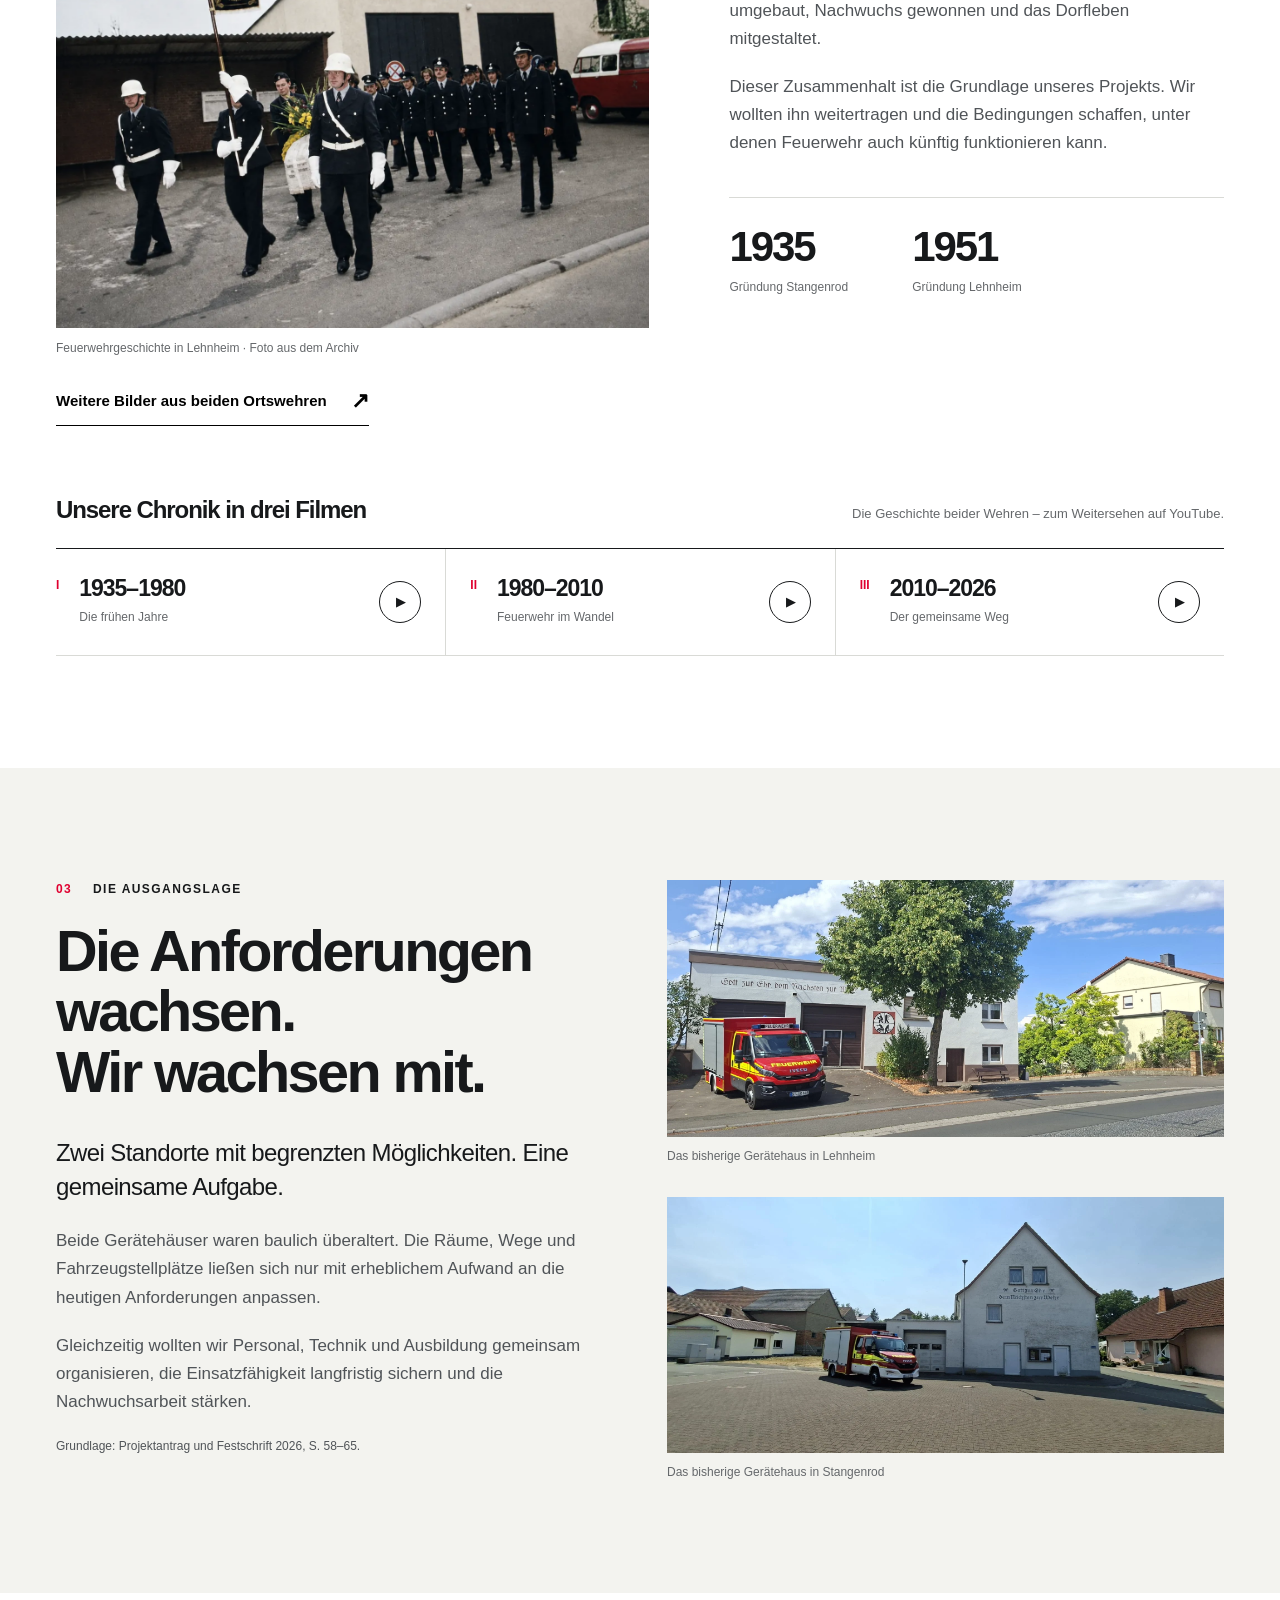
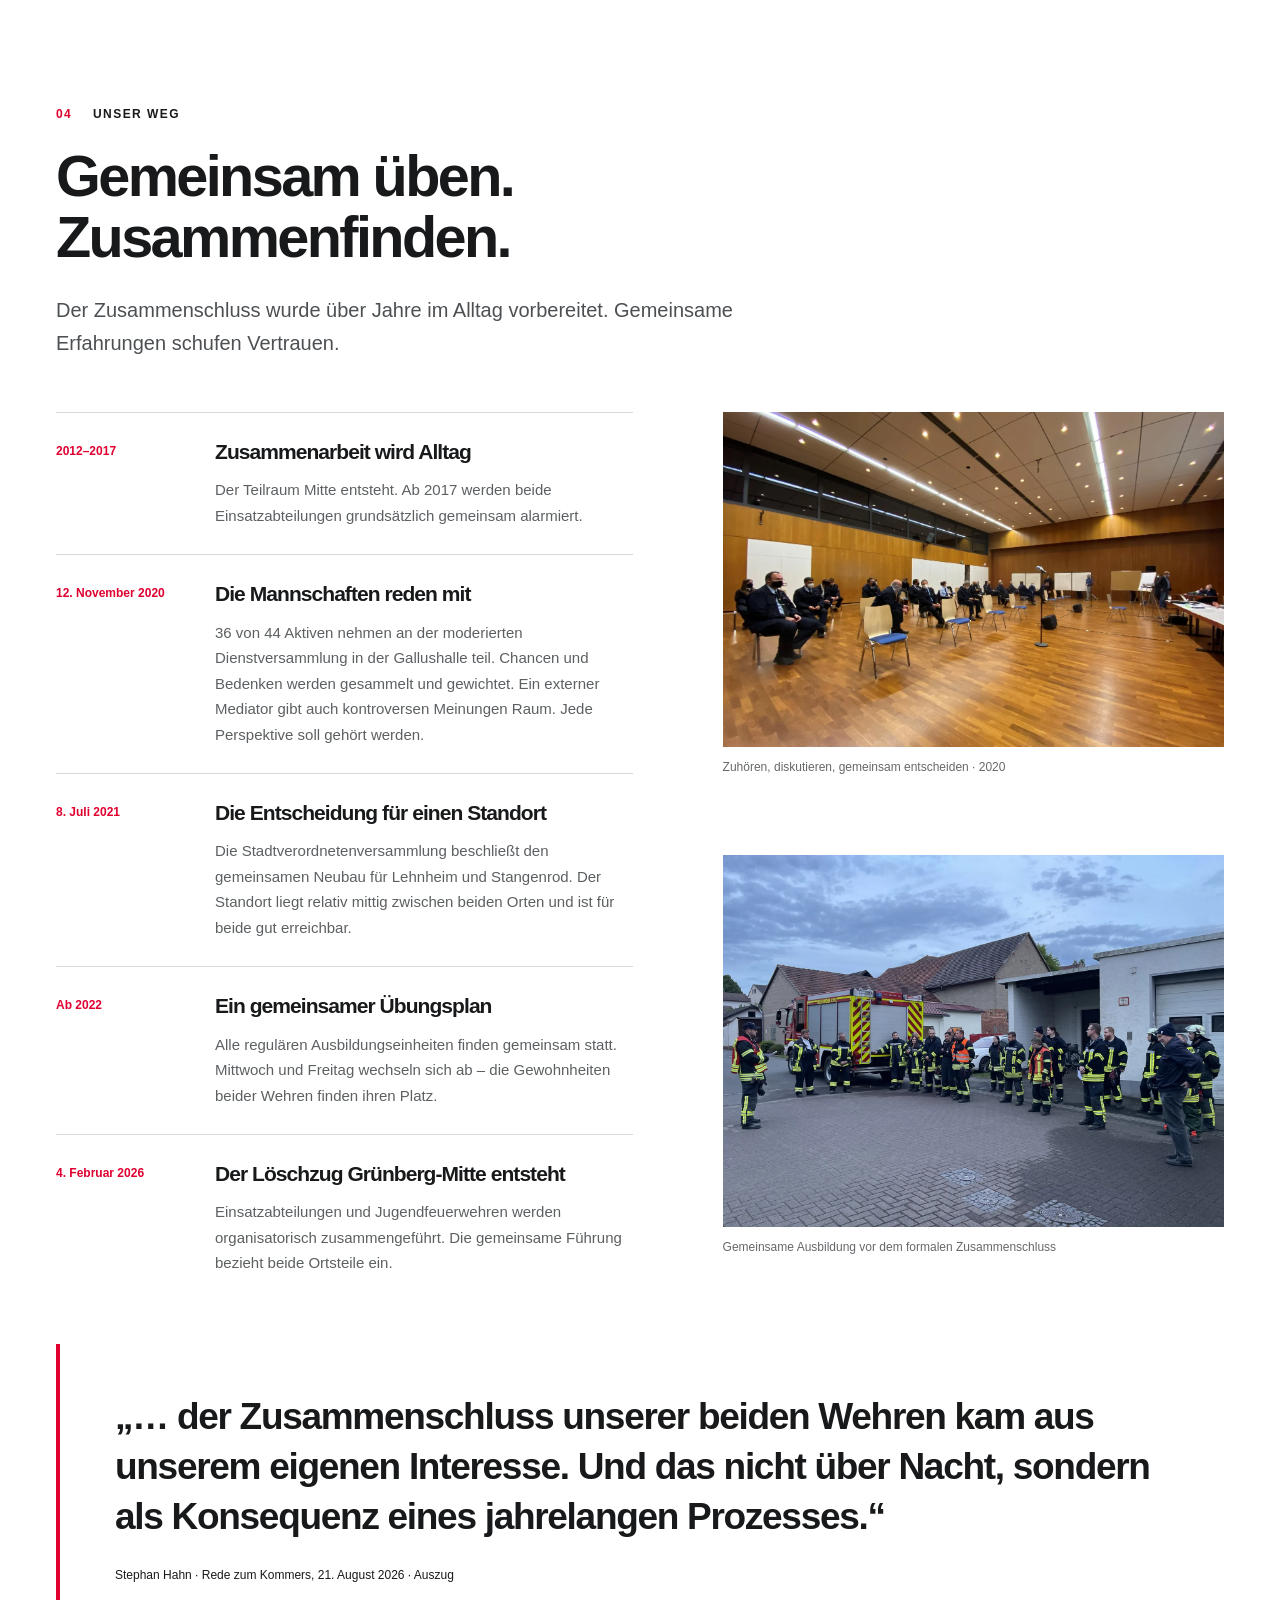
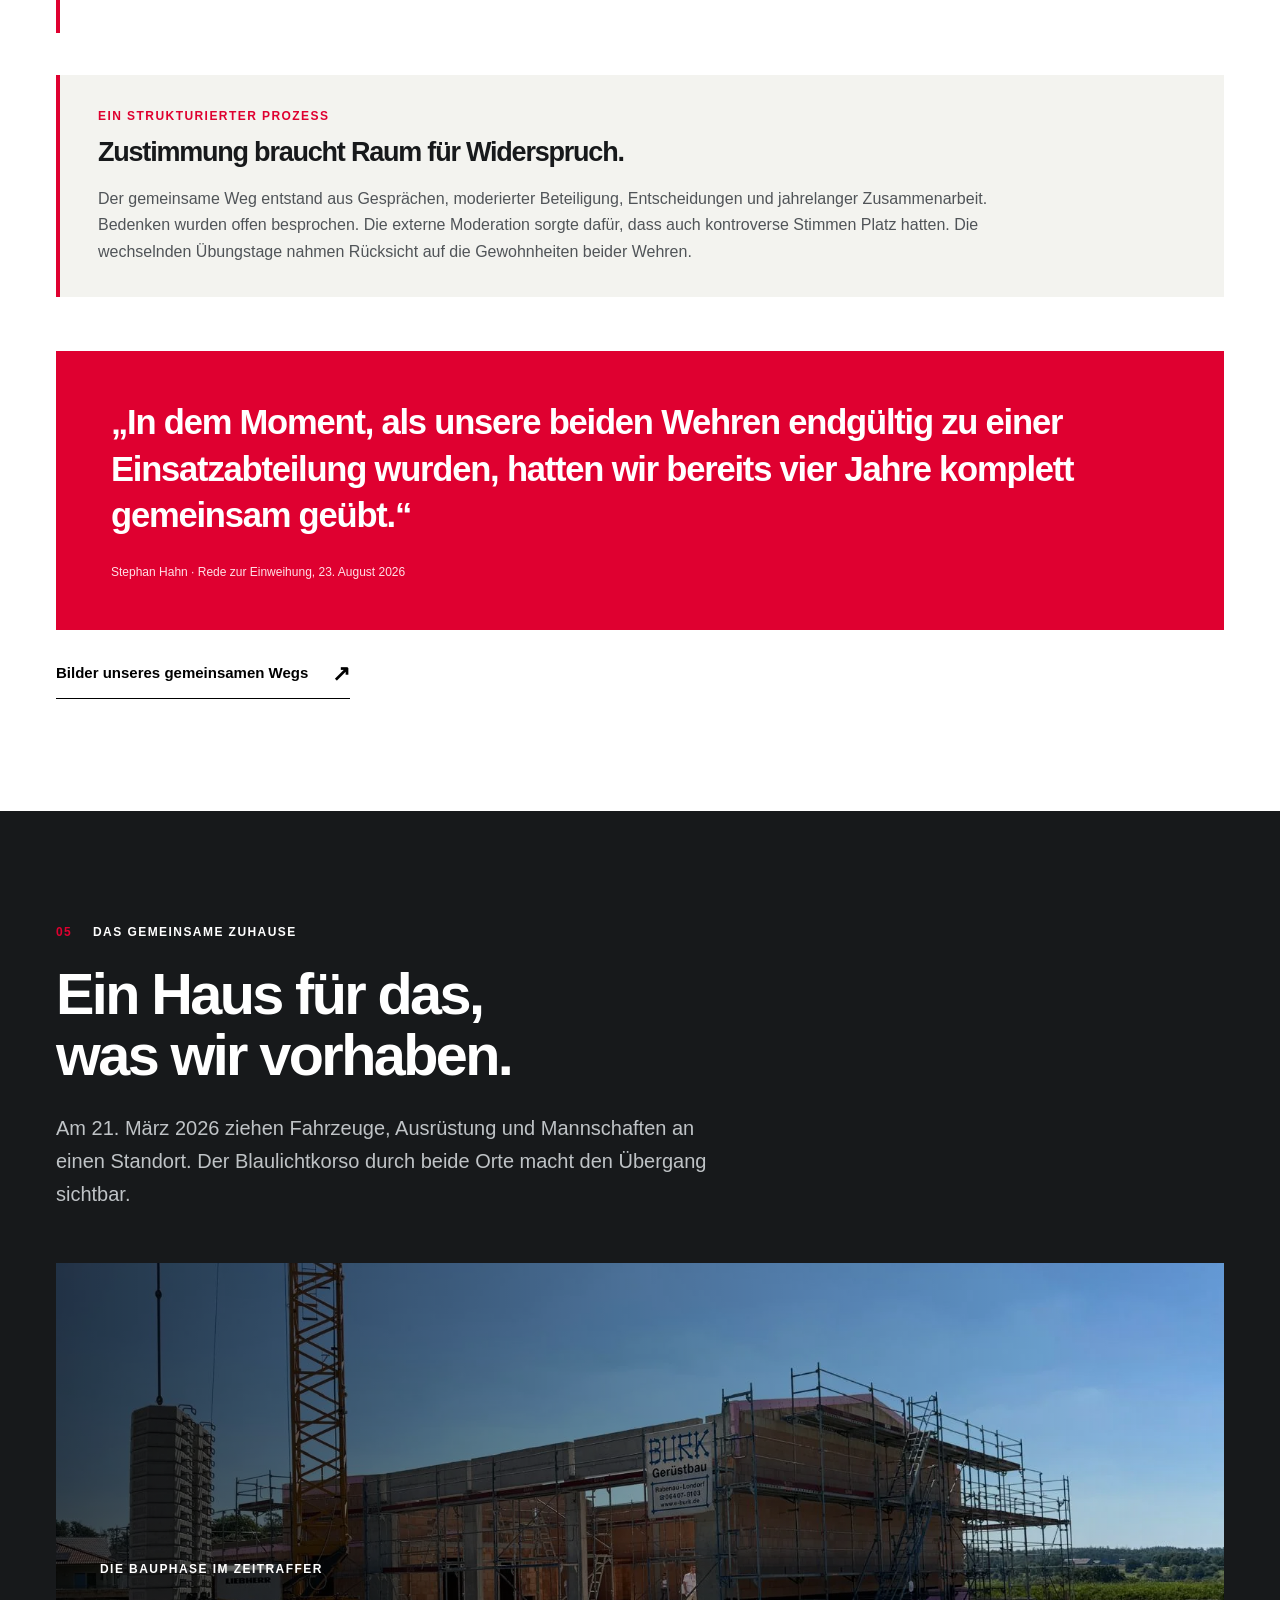
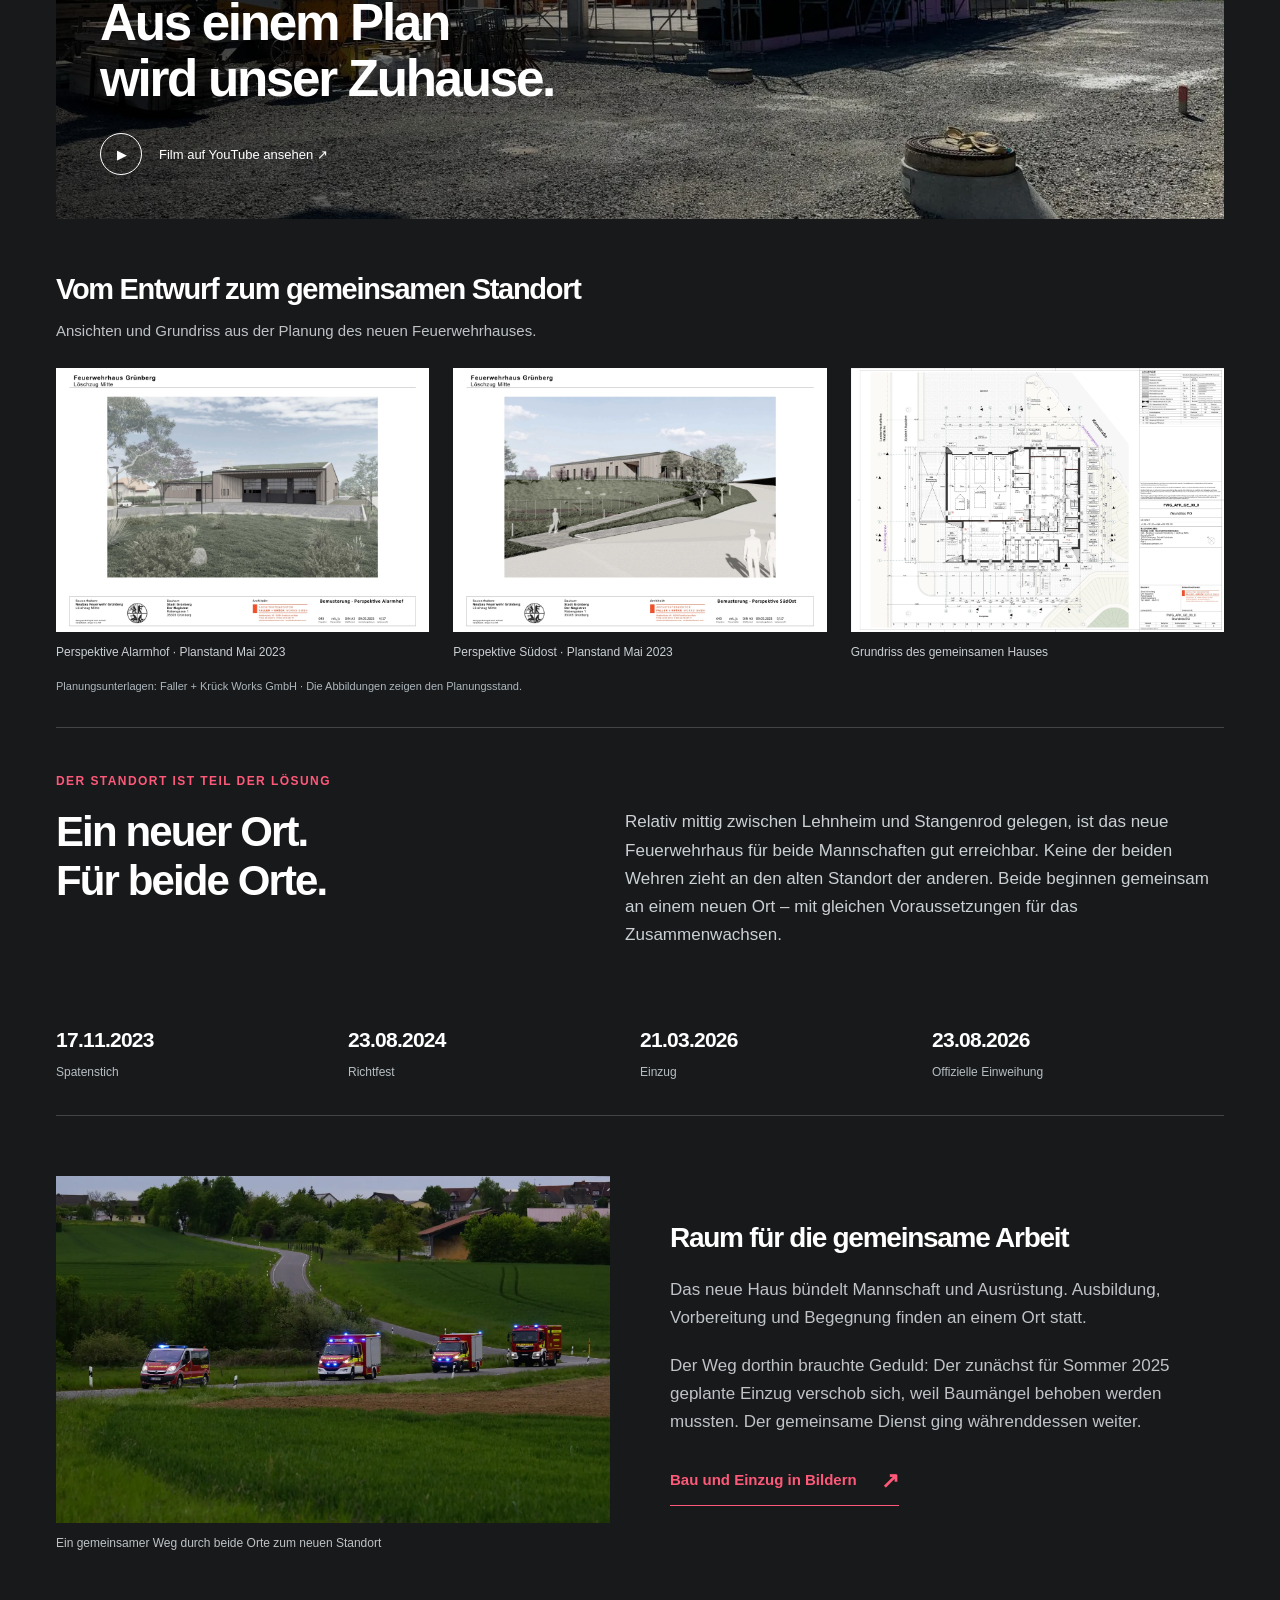
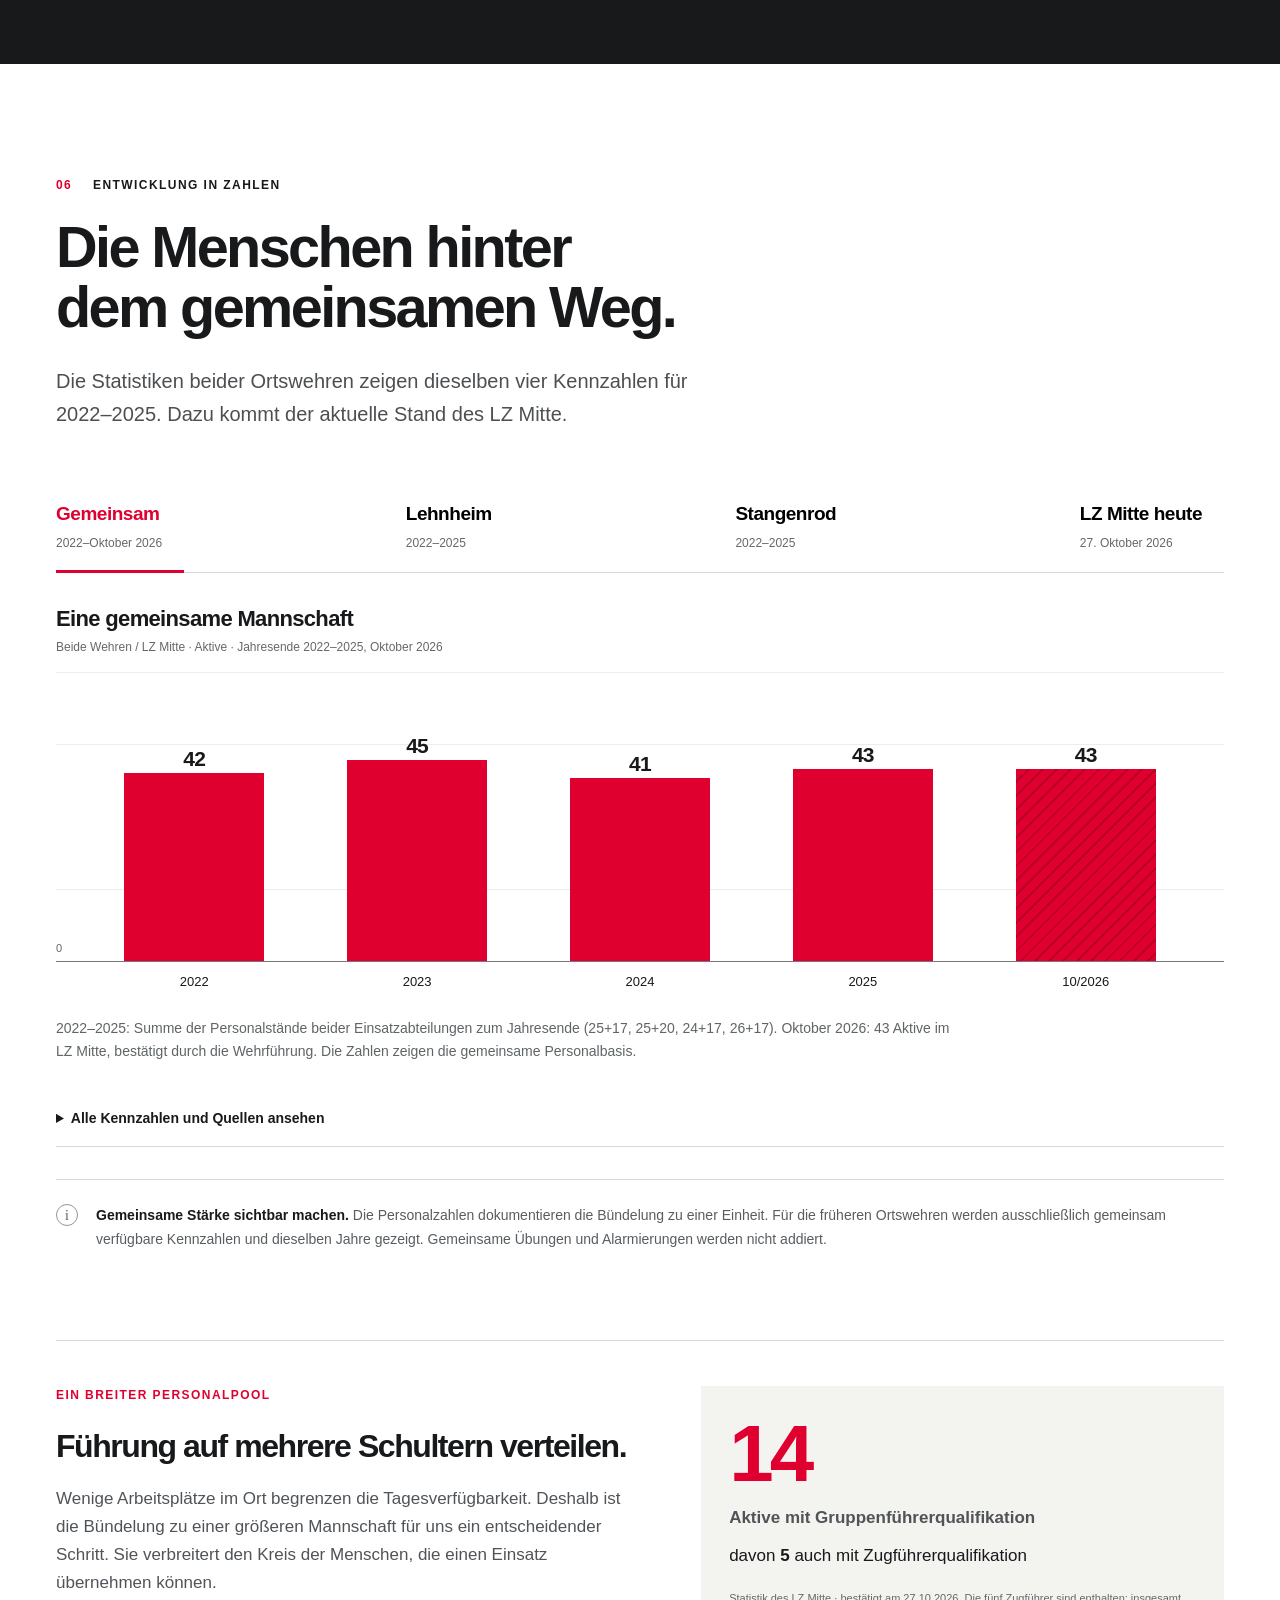
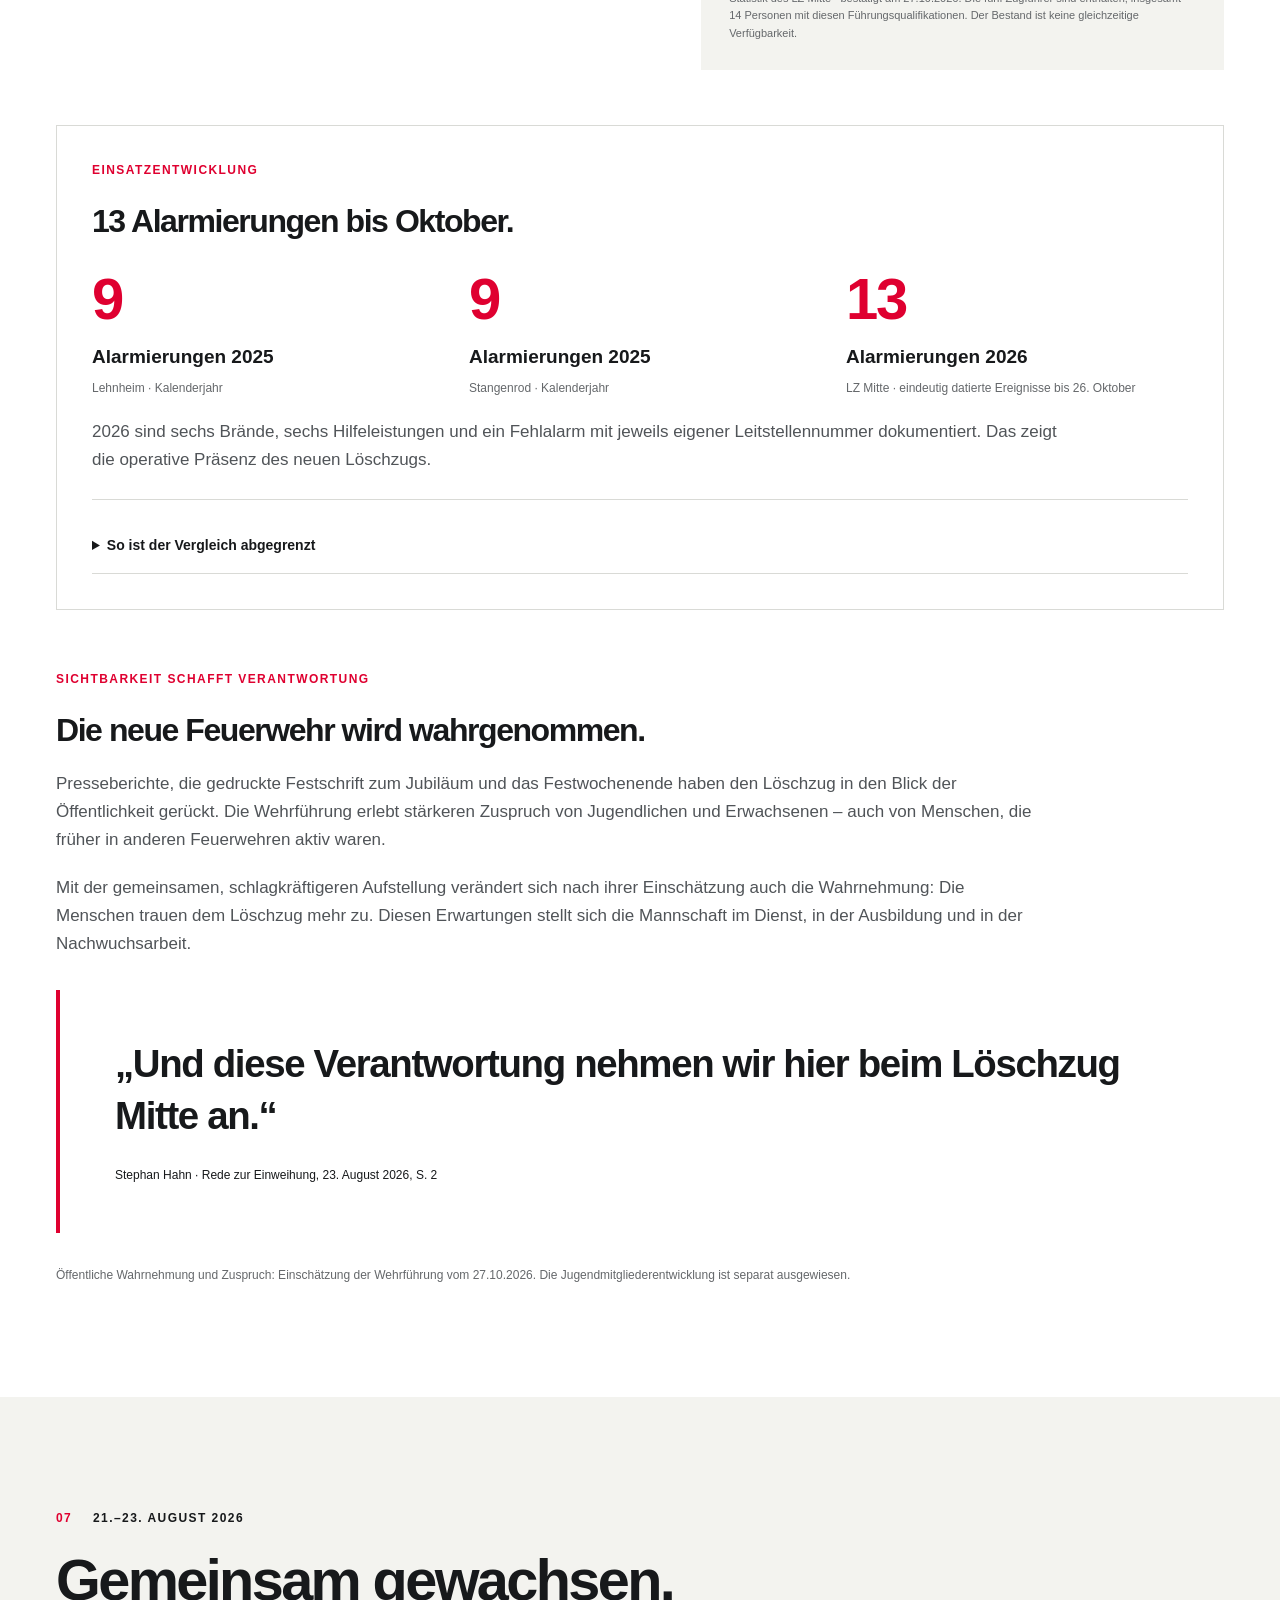
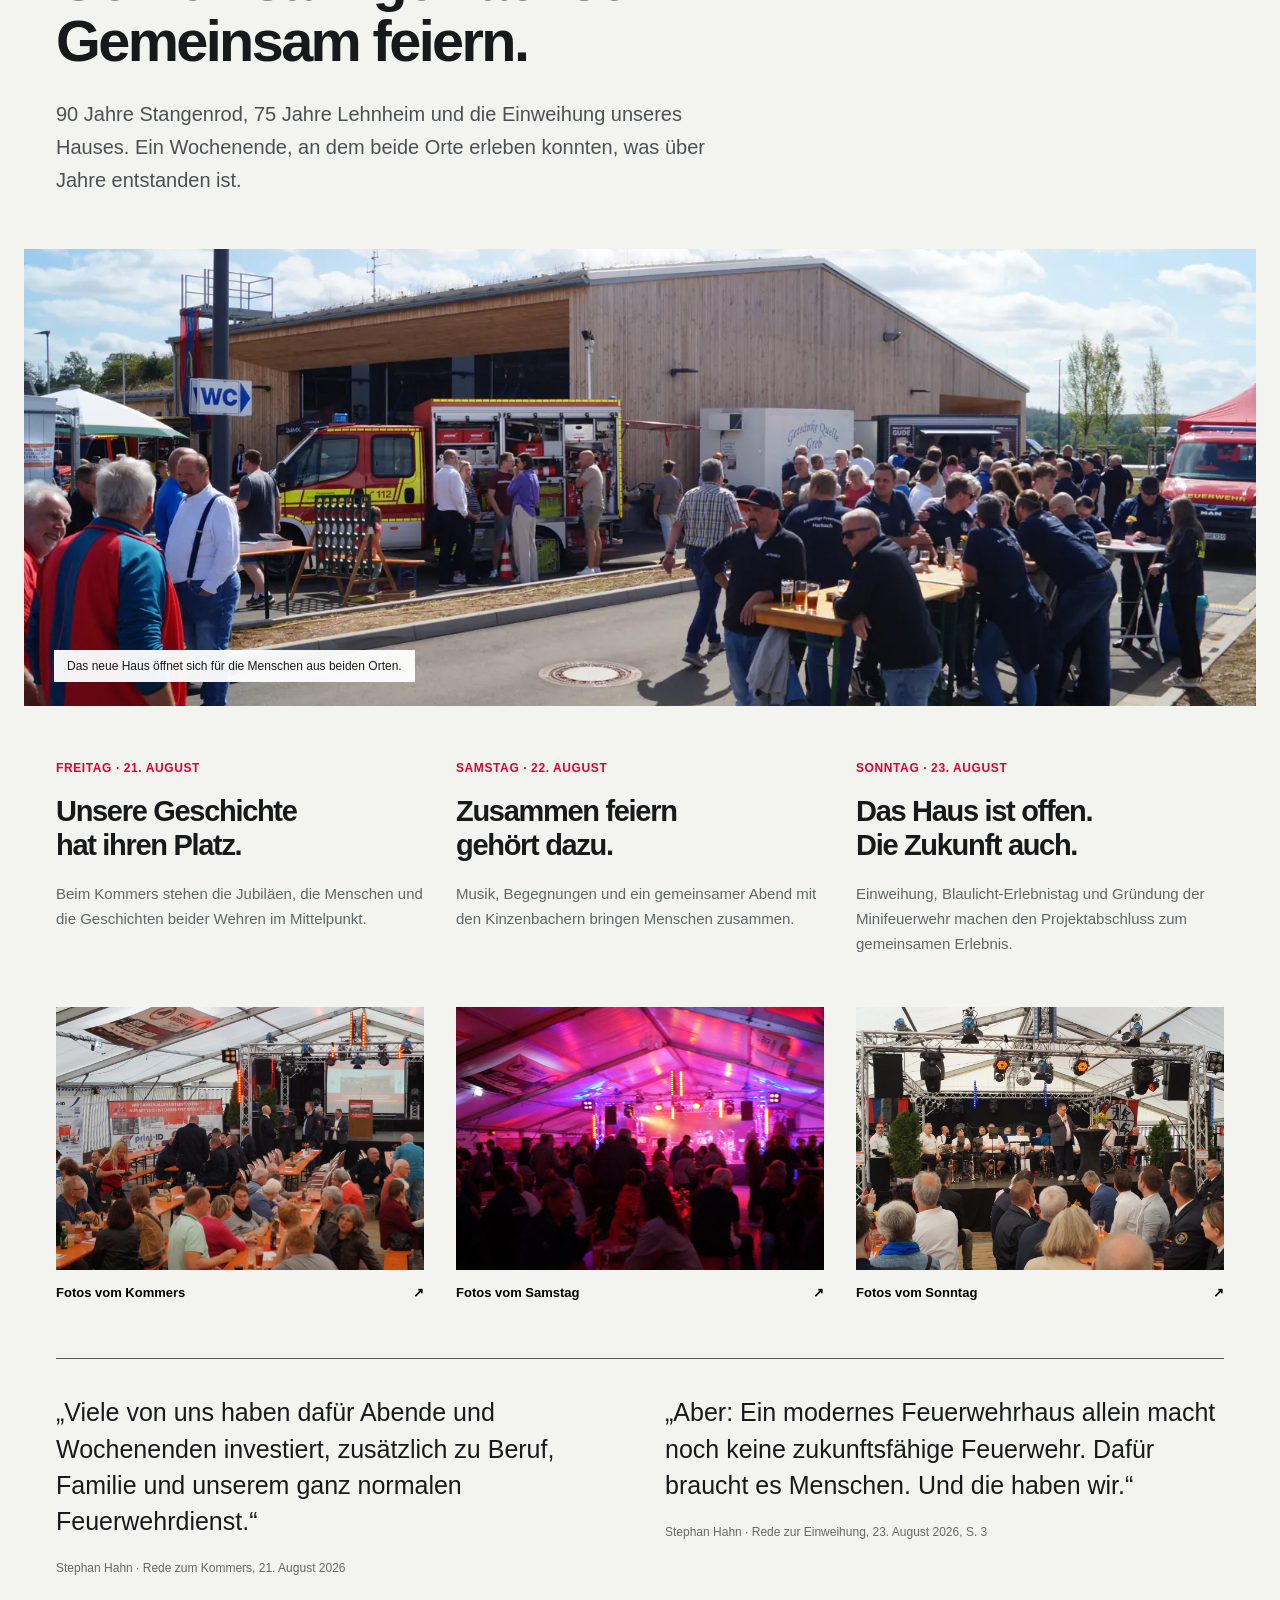
==== commit 7b9da5ea: "Ergebnisbilanz stärken, Statistiken vereinheitlichen und Praxisleitfaden ergänzen" ====
--- a/index.html
+++ b/index.html
@@ -6,7 +6,7 @@
   <meta name="theme-color" content="#df0030">
   <meta name="description" content="Zwei Wehren, ein Standort: Lehnheim und Stangenrod wachsen zum Löschzug Grünberg-Mitte zusammen. Unser Beitrag zum Wettbewerb Feuerwehr der Zukunft 2026.">
   <meta property="og:title" content="Zwei Wehren. Ein Standort. Feuerwehr der Zukunft 2026">
-  <meta property="og:description" content="Die Geschichte des Löschzugs Grünberg-Mitte – von gemeinsamer Ausbildung bis zum neuen Feuerwehrhaus und Festwochenende.">
+  <meta property="og:description" content="43 Aktive, gemeinsame Führung und ein neues Zuhause. Ziele, Ergebnisse und ein Leitfaden zum Zusammenwachsen für andere Feuerwehren.">
   <meta property="og:type" content="website">
   <meta property="og:url" content="https://herrhahn.github.io/feuerwehr-der-zukunft-2026/">
   <meta property="og:image" content="https://herrhahn.github.io/feuerwehr-der-zukunft-2026/foto-65.webp">
@@ -31,16 +31,43 @@
   <section class="hero chapter" id="start" data-chapter="Unser Projekt">
     <div class="hero-intro wrap">
       <div><p class="eyebrow">Wettbewerbsbeitrag · Löschzug Grünberg-Mitte</p><h1>ZWEI WEHREN. <br><span>EIN STANDORT.</span></h1></div>
-      <div class="hero-copy"><p class="lead">Eine gemeinsame Zukunft <br>für Lehnheim und Stangenrod.</p><p>Wie aus zwei Ortsfeuerwehren eine Mannschaft wurde. Und wie wir gemeinsam die Voraussetzungen für den Brandschutz von morgen schaffen.</p><a class="text-link" href="#ergebnis">Unser Projektergebnis ansehen <span aria-hidden="true">↓</span></a></div>
+      <div class="hero-copy"><p class="lead">Eine gemeinsame Zukunft <br>für Lehnheim und Stangenrod.</p><p>Wie aus zwei Ortsfeuerwehren eine Mannschaft wurde. Und wie wir gemeinsam die Voraussetzungen für den Brandschutz von morgen schaffen.</p><a class="text-link" href="#bilanz">Unser Projektergebnis ansehen <span aria-hidden="true">↓</span></a></div>
     </div>
     <figure class="hero-photo"><img src="foto-65.webp" width="2400" height="942" fetchpriority="high" alt="Die Mannschaft und Jugendfeuerwehr des Löschzugs Grünberg-Mitte mit ihren Fahrzeugen vor dem gemeinsamen Feuerwehrhaus"><figcaption>Löschzug Grünberg-Mitte · Gemeinsam angekommen</figcaption></figure>
-    <div class="hero-facts wrap"><div><strong>1935 / 1951</strong><span>Unsere Wurzeln</span></div><div><strong>Seit 2022</strong><span>Gemeinsamer Übungsbetrieb</span></div><div><strong>2026</strong><span>Ein Löschzug. Ein Zuhause.</span></div><a href="#datenstand" class="status-link"><span class="status-dot"></span>Stand 26. Oktober 2026 <br><small>Beide Ortswehren und LZ Mitte</small></a></div>
+    <div class="hero-facts wrap"><div><strong>1935 / 1951</strong><span>Unsere Wurzeln</span></div><div><strong>Seit 2022</strong><span>Gemeinsamer Übungsbetrieb</span></div><div><strong>2026</strong><span>Ein Löschzug. Ein Zuhause.</span></div><a href="#datenstand" class="status-link"><span class="status-dot"></span>Stand 27. Oktober 2026 <br><small>Beide Ortswehren und LZ Mitte</small></a></div>
   </section>
 
-  <section class="result-intro wrap" aria-labelledby="result-intro-title"><p class="eyebrow">Das Ergebnis unseres Projekts</p><h2 id="result-intro-title">Eine gemeinsame Feuerwehr.<br>Im Alltag angekommen.</h2><p>Lehnheim und Stangenrod haben ihre Einsatzabteilungen und Jugendfeuerwehren zum Löschzug Grünberg-Mitte zusammengeführt. 43 Aktive, eine gemeinsame Führung und ein neues Feuerwehrhaus tragen den gemeinsamen Dienst. Das Festwochenende mit Einweihung und Gründung der Minifeuerwehr machte den Abschluss für beide Orte erlebbar.</p><a class="text-link" href="#ergebnis">Ziele, Umsetzung und Belege <span aria-hidden="true">↓</span></a></section>
+  <section class="result-intro wrap" id="bilanz" aria-labelledby="result-intro-title">
+    <p class="eyebrow">Unser Ergebnis auf einen Blick</p>
+    <h2 id="result-intro-title">Eine Feuerwehr.<br>Gemeinsame Verantwortung.</h2>
+    <p>Lehnheim und Stangenrod haben einen gemeinsamen Löschzug aufgebaut: mit gemeinsamer Führung, gemeinsamer Ausbildung und einem neuen Zuhause. Der Zusammenschluss wurde über Jahre mit den Mannschaften vorbereitet. Heute wächst darauf eine neue Generation Feuerwehr.</p>
+    <div class="result-numbers" aria-label="Löschzug Mitte im Oktober 2026">
+      <div><strong>43</strong><span>Aktive in einer Einheit</span></div>
+      <div><strong>14</strong><span>Gruppenführer</span><small>davon 5 auch Zugführer</small></div>
+      <div><strong>21</strong><span>Mitglieder der Jugendfeuerwehr</span><small>5 mehr als vor dem Zusammenschluss</small></div>
+      <div><strong>21</strong><span>Kinder in der Minifeuerwehr</span><small>gegründet am 23. August 2026</small></div>
+    </div>
+    <ol class="result-steps">
+      <li><strong>Gemeinsam organisiert.</strong> Einsatzabteilungen und Führung am 4. Februar 2026 zusammengeführt.</li>
+      <li><strong>Im Dienst zusammengewachsen.</strong> Gemeinsamer Übungsbetrieb seit 2022.</li>
+      <li><strong>Gemeinsam angekommen.</strong> Mannschaft, Fahrzeuge und Ausrüstung seit 21. März 2026 an einem Standort.</li>
+      <li><strong>Nachwuchs gestärkt.</strong> Gemeinsame Jugendfeuerwehr und neue Minifeuerwehr mit attraktiveren Ausbildungsmöglichkeiten.</li>
+      <li><strong>Für beide Orte geöffnet.</strong> Das Festwochenende mit Einweihung machte den Projektabschluss öffentlich erlebbar.</li>
+    </ol>
+    <p class="result-method"><strong>Unser Weg:</strong> Bedenken ernst nehmen, extern moderieren, gemeinsam üben und an einem für beide Orte gut erreichbaren Standort neu beginnen.</p>
+    <p class="source-inline result-source">Statistik des LZ Mitte: Personalstand 26.10.2026; Führungsqualifikationen und Nachwuchszahlen bestätigt durch die Wehrführung am 27.10.2026. Die 5 Zugführer sind in den 14 Gruppenführern enthalten.</p>
+    <a class="text-link" href="#ergebnis">Unsere Ziele und ihre Umsetzung <span aria-hidden="true">↓</span></a>
+  </section>
+
+  <section class="chapter section results" id="ergebnis" data-chapter="Ziele und Ergebnisse"><div class="wrap">
+    <div class="section-heading"><p class="eyebrow"><span>01</span> Vom Antrag zum Ergebnis</p><h2>Unsere Ziele.<br>Unsere Ergebnisse.</h2><p class="section-intro">„Zwei Wehren – ein Standort: Zukunftssichere Feuerwehrstrukturen im ländlichen Raum“: Die im Antrag vorgesehenen Strukturen sind aufgebaut und werden im gemeinsamen Dienst gelebt. Beim Nachwuchs ist bereits Wachstum sichtbar.</p></div>
+    <table class="goals-table"><caption>Ziele aus dem Antrag und ihre Umsetzung · Stand 27. Oktober 2026</caption><thead><tr><th scope="col">Ziel im Antrag</th><th scope="col">Was erreicht ist</th><th scope="col">Belege</th></tr></thead><tbody><tr><th scope="row">Nachhaltige Sicherstellung der Einsatzfähigkeit</th><td data-label="Umsetzung"><strong>Gemeinsame Struktur im Betrieb</strong>43 Aktive, eine gemeinsame Führung und ein bezogenes Feuerwehrhaus bilden die Grundlage. Die Einheit übernimmt Einsatzaufgaben, wird stärker wahrgenommen und gewinnt Zuspruch bei Jugendlichen und Erwachsenen.</td><td data-label="Belege"><a href="#verantwortung">Verantwortung und öffentliche Wahrnehmung</a> · <a href="#einsatzentwicklung">Einsatzentwicklung</a></td></tr><tr><th scope="row">Verbesserung der Tagesalarmsicherheit</th><td data-label="Umsetzung"><strong>Personalpool und Führung gebündelt</strong>In Orten mit wenigen Arbeitsplätzen vor Ort braucht es einen möglichst breiten Personalpool. 43 Aktive und 14 Gruppenführer, davon 5 mit Zugführerqualifikation, verbreitern die Möglichkeiten, Mannschaft und Führung zu besetzen.</td><td data-label="Belege"><a href="#fuehrung">Qualifikationen und gemeinsamer Personalpool</a><small>Bestand an Qualifikationen; keine Aussage zur gleichzeitigen Verfügbarkeit.</small></td></tr><tr><th scope="row">Bündelung von Personal, Technik und Ausbildung</th><td data-label="Umsetzung"><strong>Umgesetzt</strong>Gemeinsame Ausbildung seit 2022, gemeinsame Führung seit Februar 2026 und seit März Mannschaft, Fahrzeuge und Ausrüstung an einem Standort.</td><td data-label="Belege"><a href="#zusammenwachsen">Gemeinsamer Übungsbetrieb</a> · <a href="#geraetehaus">Einzug in das neue Haus</a></td></tr><tr><th scope="row">Steigerung der Attraktivität der Feuerwehr</th><td data-label="Umsetzung"><strong>Neue Möglichkeiten werden sichtbar</strong>Das neue Haus schafft Raum für Ausbildung und Begegnung. In der großen Fahrzeughalle werden erstmals praktische Winterübungen der Jugendfeuerwehr möglich. Presseberichte, Festschrift und Fest öffnen die Feuerwehr nach außen.</td><td data-label="Belege"><a href="#zukunft">Neue Möglichkeiten und wachsender Nachwuchs</a> · <a href="#verantwortung">Öffentliche Wahrnehmung</a></td></tr><tr><th scope="row">Langfristige Sicherung des Nachwuchses</th><td data-label="Umsetzung"><strong>Strukturen aufgebaut, Jugend gewachsen</strong>Die Jugendfeuerwehr zählt 21 Mitglieder – fünf mehr als vor dem Zusammenschluss. Die beim Fest gegründete Minifeuerwehr zählt ebenfalls 21 Kinder. So beginnt der Weg zur Feuerwehr bereits im Kindesalter.</td><td data-label="Belege"><a href="#zukunft">21 Jugendliche und 21 Kinder</a><small>Aktueller Stand 27.10.2026; Bindung und spätere Übernahmen bleiben die langfristige Aufgabe.</small></td></tr><tr><th scope="row">Vorbildfunktion für andere Kommunen</th><td data-label="Umsetzung"><strong>Erfahrungen als Arbeitshilfe verfügbar</strong>Ein Leitfaden übersetzt unseren Weg in einen Workshopablauf, einen gemeinsamen Ausbildungsplan, Fragen zur Standortwahl und eine Checkliste für den öffentlichen Abschluss.</td><td data-label="Belege"><a href="#leitfaden">Leitfaden und Vorlagen herunterladen</a><small>Im Antrag als erwarteter Erfolg benannt. Vorlagen aus unseren Erfahrungen abgeleitet.</small></td></tr></tbody></table>
+    <p class="source-inline">Grundlage: Projektantrag, S. 2–3; Statistiken der Feuerwehren Lehnheim und Stangenrod sowie des LZ Mitte; Projektfotos, Reden und ergänzende Angaben der Wehrführung vom 27.10.2026.</p>
+    <div class="completion-story"><p class="eyebrow">Der im Antrag vorgesehene Abschluss</p><h3>Beide Geschichten würdigen.<br>Die gemeinsame Zukunft eröffnen.</h3><p>21.–23. August 2026: Kommers und Jubiläen am Freitag, Begegnung am Samstag, Einweihung und Gründung der Minifeuerwehr am Sonntag. Damit wurde der geplante öffentliche Projektabschluss verwirklicht.</p><a class="text-link" href="#fest">Den Abschluss in Bildern und Worten erleben <span aria-hidden="true">↓</span></a></div>
+  </div></section>
 
   <section class="chapter section wrap" id="geschichte" data-chapter="Feuerwehr der Vergangenheit">
-    <div class="section-heading"><p class="eyebrow"><span>01</span> Feuerwehr der Vergangenheit</p><h2>Zukunft braucht <br>eine Geschichte.</h2><p class="section-intro">90 Jahre Feuerwehr Stangenrod. 75 Jahre Feuerwehr Lehnheim. Zwei Geschichten, die längst viele Gemeinsamkeiten haben.</p></div>
+    <div class="section-heading"><p class="eyebrow"><span>02</span> Feuerwehr der Vergangenheit</p><h2>Zukunft braucht <br>eine Geschichte.</h2><p class="section-intro">90 Jahre Feuerwehr Stangenrod. 75 Jahre Feuerwehr Lehnheim. Zwei Geschichten, die längst viele Gemeinsamkeiten haben.</p></div>
     <div class="history-layout"><figure class="photo"><button data-photo="0" type="button" aria-label="Historisches Foto aus Lehnheim vergrößern"><img src="foto-00.webp" width="1600" height="1200" loading="lazy" alt="Historischer Festzug der Lehnheimer Feuerwehr vor dem alten Feuerwehrhaus"></button><figcaption>Feuerwehrgeschichte in Lehnheim · Foto aus dem Archiv</figcaption></figure><div class="prose"><p>Generationen von Ehrenamtlichen haben den Brandschutz in beiden Orten getragen. Sie haben ausgebildet, Gerätehäuser umgebaut, Nachwuchs gewonnen und das Dorfleben mitgestaltet.</p><p>Dieser Zusammenhalt ist die Grundlage unseres Projekts. Wir wollten ihn weitertragen und die Bedingungen schaffen, unter denen Feuerwehr auch künftig funktionieren kann.</p><div class="founding-dates"><div><strong>1935</strong><span>Gründung Stangenrod</span></div><div><strong>1951</strong><span>Gründung Lehnheim</span></div></div></div></div>
     <button class="text-link gallery-launch" data-gallery="geschichte" type="button">Weitere Bilder aus beiden Ortswehren <span aria-hidden="true">↗</span></button>
     <div class="film-heading"><h3>Unsere Chronik in drei Filmen</h3><p>Die Geschichte beider Wehren – zum Weitersehen auf YouTube.</p></div>
@@ -52,11 +79,11 @@
   </section>
 
   <section class="chapter section challenge" id="ausgangslage" data-chapter="Warum Veränderung nötig war">
-    <div class="wrap two-col"><div><p class="eyebrow"><span>02</span> Die Ausgangslage</p><h2>Die Anforderungen <br>wachsen. <br>Wir wachsen mit.</h2><p class="lead">Zwei Standorte mit begrenzten Möglichkeiten. Eine gemeinsame Aufgabe.</p><p>Beide Gerätehäuser waren baulich überaltert. Die Räume, Wege und Fahrzeugstellplätze ließen sich nur mit erheblichem Aufwand an die heutigen Anforderungen anpassen.</p><p>Gleichzeitig wollten wir Personal, Technik und Ausbildung gemeinsam organisieren, die Einsatzfähigkeit langfristig sichern und die Nachwuchsarbeit stärken.</p><p class="source-inline">Grundlage: Projektantrag und Festschrift 2026, S. 58–65.</p></div><div class="challenge-photos"><figure class="photo"><button data-photo="81" type="button" aria-label="Bisheriges Feuerwehrhaus Lehnheim vergrößern"><img src="foto-81.webp" width="2000" height="922" loading="lazy" alt="Das bisherige Feuerwehrhaus Lehnheim mit Fahrzeug vor den Garagentoren"></button><figcaption>Das bisherige Gerätehaus in Lehnheim · Aufnahme von Roger</figcaption></figure><figure class="photo"><button data-photo="82" type="button" aria-label="Bisheriges Feuerwehrhaus Stangenrod vergrößern"><img src="foto-82.webp" width="2000" height="922" loading="lazy" alt="Das bisherige Feuerwehrhaus Stangenrod mit Fahrzeug auf dem Vorplatz"></button><figcaption>Das bisherige Gerätehaus in Stangenrod · Aufnahme von Roger</figcaption></figure></div></div>
+    <div class="wrap two-col"><div><p class="eyebrow"><span>03</span> Die Ausgangslage</p><h2>Die Anforderungen <br>wachsen. <br>Wir wachsen mit.</h2><p class="lead">Zwei Standorte mit begrenzten Möglichkeiten. Eine gemeinsame Aufgabe.</p><p>Beide Gerätehäuser waren baulich überaltert. Die Räume, Wege und Fahrzeugstellplätze ließen sich nur mit erheblichem Aufwand an die heutigen Anforderungen anpassen.</p><p>Gleichzeitig wollten wir Personal, Technik und Ausbildung gemeinsam organisieren, die Einsatzfähigkeit langfristig sichern und die Nachwuchsarbeit stärken.</p><p class="source-inline">Grundlage: Projektantrag und Festschrift 2026, S. 58–65.</p></div><div class="challenge-photos"><figure class="photo"><button data-photo="81" type="button" aria-label="Bisheriges Feuerwehrhaus Lehnheim vergrößern"><img src="foto-81.webp" width="2000" height="922" loading="lazy" alt="Das bisherige Feuerwehrhaus Lehnheim mit Fahrzeug vor den Garagentoren"></button><figcaption>Das bisherige Gerätehaus in Lehnheim</figcaption></figure><figure class="photo"><button data-photo="82" type="button" aria-label="Bisheriges Feuerwehrhaus Stangenrod vergrößern"><img src="foto-82.webp" width="2000" height="922" loading="lazy" alt="Das bisherige Feuerwehrhaus Stangenrod mit Fahrzeug auf dem Vorplatz"></button><figcaption>Das bisherige Gerätehaus in Stangenrod</figcaption></figure></div></div>
   </section>
 
   <section class="chapter section wrap" id="zusammenwachsen" data-chapter="Unser gemeinsamer Weg">
-    <div class="section-heading"><p class="eyebrow"><span>03</span> Unser Weg</p><h2>Gemeinsam üben. <br>Zusammenfinden.</h2><p class="section-intro">Der Zusammenschluss wurde über Jahre im Alltag vorbereitet. Gemeinsame Erfahrungen schufen Vertrauen.</p></div>
+    <div class="section-heading"><p class="eyebrow"><span>04</span> Unser Weg</p><h2>Gemeinsam üben. <br>Zusammenfinden.</h2><p class="section-intro">Der Zusammenschluss wurde über Jahre im Alltag vorbereitet. Gemeinsame Erfahrungen schufen Vertrauen.</p></div>
     <div class="timeline-layout"><ol class="timeline">
       <li><time>2012–2017</time><div><h3>Zusammenarbeit wird Alltag</h3><p>Der Teilraum Mitte entsteht. Ab 2017 werden beide Einsatzabteilungen grundsätzlich gemeinsam alarmiert.</p></div></li>
       <li><time>12. November 2020</time><div><h3>Die Mannschaften reden mit</h3><p>36 von 44 Aktiven nehmen an der moderierten Dienstversammlung in der Gallushalle teil. Chancen und Bedenken werden gesammelt und gewichtet. Ein externer Mediator gibt auch kontroversen Meinungen Raum. Jede Perspektive soll gehört werden.</p></div></li>
@@ -64,13 +91,14 @@
       <li><time>Ab 2022</time><div><h3>Ein gemeinsamer Übungsplan</h3><p>Alle regulären Ausbildungseinheiten finden gemeinsam statt. Mittwoch und Freitag wechseln sich ab – die Gewohnheiten beider Wehren finden ihren Platz.</p></div></li>
       <li><time>4. Februar 2026</time><div><h3>Der Löschzug Grünberg-Mitte entsteht</h3><p>Einsatzabteilungen und Jugendfeuerwehren werden organisatorisch zusammengeführt. Die gemeinsame Führung bezieht beide Ortsteile ein.</p></div></li>
     </ol><div class="timeline-aside"><figure class="photo"><button data-photo="10" type="button" aria-label="Dienstversammlung in der Gallushalle vergrößern"><img src="foto-10.webp" loading="lazy" alt="Gemeinsame Dienstversammlung in der Gallushalle mit Abstand zwischen den Sitzplätzen"></button><figcaption>Zuhören, diskutieren, gemeinsam entscheiden · 2020</figcaption></figure><figure class="photo"><button data-photo="19" type="button" aria-label="Gemeinsame Übung vergrößern"><img src="foto-19.webp" loading="lazy" alt="Feuerwehrangehörige beider Orte bei einer gemeinsamen Übung"></button><figcaption>Gemeinsame Ausbildung vor dem formalen Zusammenschluss</figcaption></figure></div></div>
+    <blockquote class="quote process-voice"><p>„… der Zusammenschluss unserer beiden Wehren kam aus unserem eigenen Interesse. Und das nicht über Nacht, sondern als Konsequenz eines jahrelangen Prozesses.“</p><footer>Stephan Hahn · Rede zum Kommers, 21. August 2026 · Auszug</footer></blockquote>
     <div class="process-note"><p class="eyebrow">Ein strukturierter Prozess</p><h3>Zustimmung braucht Raum für Widerspruch.</h3><p>Der gemeinsame Weg entstand aus Gesprächen, moderierter Beteiligung, Entscheidungen und jahrelanger Zusammenarbeit. Bedenken wurden offen besprochen. Die externe Moderation sorgte dafür, dass auch kontroverse Stimmen Platz hatten. Die wechselnden Übungstage nahmen Rücksicht auf die Gewohnheiten beider Wehren.</p></div>
     <blockquote class="quote quote-red"><p>„In dem Moment, als unsere beiden Wehren endgültig zu einer Einsatzabteilung wurden, hatten wir bereits vier Jahre komplett gemeinsam geübt.“</p><footer>Stephan Hahn · Rede zur Einweihung, 23. August 2026</footer></blockquote>
     <button class="text-link gallery-launch" data-gallery="weg" type="button">Bilder unseres gemeinsamen Wegs <span aria-hidden="true">↗</span></button>
   </section>
 
   <section class="chapter section house" id="geraetehaus" data-chapter="Unser gemeinsames Zuhause">
-    <div class="wrap"><div class="section-heading"><p class="eyebrow"><span>04</span> Das gemeinsame Zuhause</p><h2>Ein Haus für das, <br>was wir vorhaben.</h2><p class="section-intro">Am 21. März 2026 ziehen Fahrzeuge, Ausrüstung und Mannschaften an einen Standort. Der Blaulichtkorso durch beide Orte macht den Übergang sichtbar.</p></div>
+    <div class="wrap"><div class="section-heading"><p class="eyebrow"><span>05</span> Das gemeinsame Zuhause</p><h2>Ein Haus für das, <br>was wir vorhaben.</h2><p class="section-intro">Am 21. März 2026 ziehen Fahrzeuge, Ausrüstung und Mannschaften an einen Standort. Der Blaulichtkorso durch beide Orte macht den Übergang sichtbar.</p></div>
     <a class="video-feature" href="https://youtu.be/0JslBPGW3Is" target="_blank" rel="noopener noreferrer"><img src="foto-29.webp" width="1600" height="1200" loading="lazy" alt="Das neue Feuerwehrhaus während der Bauphase mit Kran und Gerüst"><span class="video-shade"></span><span class="video-caption"><span class="eyebrow">Die Bauphase im Zeitraffer</span><strong>Aus einem Plan <br>wird unser Zuhause.</strong><span class="video-action"><span class="play" aria-hidden="true">▶</span> Film auf YouTube ansehen ↗</span></span></a>
 
     <div class="plans-heading"><h3>Vom Entwurf zum gemeinsamen Standort</h3><p>Ansichten und Grundriss aus der Planung des neuen Feuerwehrhauses.</p></div>
@@ -81,54 +109,53 @@
   </section>
 
   <section class="chapter section wrap" id="zahlen" data-chapter="Entwicklung in Zahlen">
-    <div class="section-heading"><p class="eyebrow"><span>05</span> Entwicklung in Zahlen</p><h2>Die Menschen hinter <br>dem gemeinsamen Weg.</h2><p class="section-intro">Jahresberichte beider Ortswehren und der aktuelle Export des Löschzugs Mitte machen die Personalbasis und den geleisteten Dienst nachvollziehbar.</p></div>
-    <div class="data-tabs" role="tablist" aria-label="Statistik nach Einheit"><button type="button" role="tab" aria-selected="true" tabindex="0" id="tab-gesamt" aria-controls="statistics-panel" data-unit="gesamt">Gemeinsam <span>2022–Oktober 2026</span></button><button type="button" role="tab" aria-selected="false" tabindex="-1" id="tab-lehnheim" aria-controls="statistics-panel" data-unit="lehnheim">Lehnheim <span>2022–2025</span></button><button type="button" role="tab" aria-selected="false" tabindex="-1" id="tab-stangenrod" aria-controls="statistics-panel" data-unit="stangenrod">Stangenrod <span>2021–2025</span></button><button type="button" role="tab" aria-selected="false" tabindex="-1" id="tab-mitte" aria-controls="statistics-panel" data-unit="mitte">LZ Mitte heute <span>26. Oktober 2026</span></button></div>
+    <div class="section-heading"><p class="eyebrow"><span>06</span> Entwicklung in Zahlen</p><h2>Die Menschen hinter <br>dem gemeinsamen Weg.</h2><p class="section-intro">Die Statistiken beider Ortswehren zeigen dieselben vier Kennzahlen für 2022–2025. Dazu kommt der aktuelle Stand des LZ Mitte.</p></div>
+    <div class="data-tabs" role="tablist" aria-label="Statistik nach Einheit"><button type="button" role="tab" aria-selected="true" tabindex="0" id="tab-gesamt" aria-controls="statistics-panel" data-unit="gesamt">Gemeinsam <span>2022–Oktober 2026</span></button><button type="button" role="tab" aria-selected="false" tabindex="-1" id="tab-lehnheim" aria-controls="statistics-panel" data-unit="lehnheim">Lehnheim <span>2022–2025</span></button><button type="button" role="tab" aria-selected="false" tabindex="-1" id="tab-stangenrod" aria-controls="statistics-panel" data-unit="stangenrod">Stangenrod <span>2022–2025</span></button><button type="button" role="tab" aria-selected="false" tabindex="-1" id="tab-mitte" aria-controls="statistics-panel" data-unit="mitte">LZ Mitte heute <span>27. Oktober 2026</span></button></div>
     <div id="statistics-panel" role="tabpanel" aria-labelledby="tab-gesamt" tabindex="0">
-      <div class="metric-controls"><label for="metric">Kennzahl</label><select id="metric"><option value="active">Aktive zum Jahresende</option><option value="exercises">Reguläre Ausbildungen</option><option value="attendance">Ø Teilnehmende je Ausbildung</option><option value="alarms">Alarmierungen</option><option value="safeguards">Absicherungen</option><option value="courses">Lehrgangs- und Seminarbelegungen</option></select></div>
+      <div class="metric-controls"><label for="metric">Kennzahl</label><select id="metric"><option value="active">Aktive</option><option value="exercises">Übungen</option><option value="attendance">Durchschnittliche Übungsbeteiligung</option><option value="alarms">Alarmierungen</option></select></div>
       <div id="stat-visual" aria-live="polite"></div>
       <div class="data-context" id="data-context"></div>
-      <details class="data-details"><summary>Alle Kennzahlen und Quellen ansehen</summary><div class="table-scroll"><table id="data-table"><caption>Lehnheim · Jahresberichte 2022–2025</caption><thead><tr><th scope="col">Kennzahl</th><th scope="col">2022</th><th scope="col">2023</th><th scope="col">2024</th><th scope="col">2025</th></tr></thead><tbody></tbody></table></div><p id="table-source" class="source-inline"></p><p style="margin:20px 0"><a class="text-link" href="projekt-daten.json" download>Aggregierte Auswertung mit Quellen herunterladen <span aria-hidden="true">↓</span></a></p></details>
+      <details class="data-details"><summary>Alle Kennzahlen und Quellen ansehen</summary><div class="table-scroll"><table id="data-table"><caption>Statistik der Feuerwehr Lehnheim · 2022–2025</caption><thead><tr><th scope="col">Kennzahl</th><th scope="col">2022</th><th scope="col">2023</th><th scope="col">2024</th><th scope="col">2025</th></tr></thead><tbody></tbody></table></div><p id="table-source" class="source-inline"></p><p style="margin:20px 0"><a class="text-link" href="projekt-daten.json" download>Aggregierte Auswertung mit Quellen herunterladen <span aria-hidden="true">↓</span></a></p></details>
     </div>
-    <div class="data-note"><span aria-hidden="true">i</span><p><strong>Was die Zahlen belegen.</strong> Seit 2022 wurde bereits gemeinsam ausgebildet. Die gemeinsame Personalbasis bleibt über die betrachteten Jahre in einer ähnlichen Größenordnung. Der belegte Fortschritt ist die zusammengeführte Organisation am gemeinsamen Standort. Ein Mitgliederzuwachs oder eine verbesserte Tagesverfügbarkeit lässt sich daraus nicht ableiten.</p></div>
+    <div class="data-note"><span aria-hidden="true">i</span><p><strong>Gemeinsame Stärke sichtbar machen.</strong> Die Personalzahlen dokumentieren die Bündelung zu einer Einheit. Für die früheren Ortswehren werden ausschließlich gemeinsam verfügbare Kennzahlen und dieselben Jahre gezeigt. Gemeinsame Übungen und Alarmierungen werden nicht addiert.</p></div>
     <noscript><p>Aktive beider Ortswehren zusammen zum Jahresende: 2022: 42; 2023: 45; 2024: 41; 2025: 43. LZ Mitte im Oktober 2026: 43 Aktive. Die vollständige aggregierte Auswertung mit Quellen ist als JSON herunterladbar.</p></noscript><div id="print-data" class="print-data"></div>
+
+    <div class="operational-proof" id="fuehrung"><div><p class="eyebrow">Ein breiter Personalpool</p><h3>Führung auf mehrere Schultern verteilen.</h3><p>Wenige Arbeitsplätze im Ort begrenzen die Tagesverfügbarkeit. Deshalb ist die Bündelung zu einer größeren Mannschaft für uns ein entscheidender Schritt. Sie verbreitert den Kreis der Menschen, die einen Einsatz übernehmen können.</p></div><div class="leadership-numbers"><strong>14</strong><p>Aktive mit Gruppenführerqualifikation</p><span>davon <b>5</b> auch mit Zugführerqualifikation</span><small>Statistik des LZ Mitte · bestätigt am 27.10.2026. Die fünf Zugführer sind enthalten; insgesamt 14 Personen mit diesen Führungsqualifikationen. Der Bestand ist keine gleichzeitige Verfügbarkeit.</small></div></div>
+    <div class="incident-proof" id="einsatzentwicklung"><p class="eyebrow">Einsatzentwicklung</p><h3>13 Alarmierungen bis Oktober.</h3><div class="incident-comparison"><div><strong>9</strong><span>Alarmierungen 2025</span><small>Lehnheim · Kalenderjahr</small></div><div><strong>9</strong><span>Alarmierungen 2025</span><small>Stangenrod · Kalenderjahr</small></div><div><strong>13</strong><span>Alarmierungen 2026</span><small>LZ Mitte · eindeutig datierte Ereignisse bis 26. Oktober</small></div></div><p>2026 sind sechs Brände, sechs Hilfeleistungen und ein Fehlalarm mit jeweils eigener Leitstellennummer dokumentiert. Das zeigt die operative Präsenz des neuen Löschzugs.</p><details class="evidence-details"><summary>So ist der Vergleich abgegrenzt</summary><p>Quelle: Statistiken der Feuerwehren Lehnheim und Stangenrod sowie des LZ Mitte. Die 2025er Statistiken nennen je neun Alarmierungen; gemeinsame Ereignisse werden nicht addiert. Zusätzliche Tätigkeiten während der Marktbereitschaft sind darin nicht enthalten. Der Stand 2026 umfasst 13 eindeutig datierte Alarmereignisse zwischen April und Oktober. Zwei Dienstleistungen und ein Hilfeleistungseintrag mit unklarem Datum (01.01.2026, 00:00 Uhr) bleiben außen vor. Die Angaben haben unterschiedliche Berichtszeiträume; eine durch den Zusammenschluss verursachte Steigerung lässt sich allein daraus nicht ableiten.</p></details></div>
+    <div class="public-impact" id="verantwortung"><p class="eyebrow">Sichtbarkeit schafft Verantwortung</p><h3>Die neue Feuerwehr wird wahrgenommen.</h3><p>Presseberichte, die gedruckte Festschrift zum Jubiläum und das Festwochenende haben den Löschzug in den Blick der Öffentlichkeit gerückt. Die Wehrführung erlebt stärkeren Zuspruch von Jugendlichen und Erwachsenen – auch von Menschen, die früher in anderen Feuerwehren aktiv waren.</p><p>Mit der gemeinsamen, schlagkräftigeren Aufstellung verändert sich nach ihrer Einschätzung auch die Wahrnehmung: Die Menschen trauen dem Löschzug mehr zu. Diesen Erwartungen stellt sich die Mannschaft im Dienst, in der Ausbildung und in der Nachwuchsarbeit.</p><blockquote class="quote responsibility-quote"><p>„Und diese Verantwortung nehmen wir hier beim Löschzug Mitte an.“</p><footer>Stephan Hahn · Rede zur Einweihung, 23. August 2026, S. 2</footer></blockquote><p class="source-inline">Öffentliche Wahrnehmung und Zuspruch: Einschätzung der Wehrführung vom 27.10.2026. Die Jugendmitgliederentwicklung ist separat ausgewiesen.</p></div>
   </section>
 
   <section class="chapter section festival" id="fest" data-chapter="Gemeinsam feiern">
-    <div class="wrap"><div class="section-heading"><p class="eyebrow"><span>06</span> 21.–23. August 2026</p><h2>Gemeinsam gewachsen. <br>Gemeinsam feiern.</h2><p class="section-intro">90 Jahre Stangenrod, 75 Jahre Lehnheim und die Einweihung unseres Hauses. Ein Wochenende, an dem beide Orte erleben konnten, was über Jahre entstanden ist.</p></div></div>
+    <div class="wrap"><div class="section-heading"><p class="eyebrow"><span>07</span> 21.–23. August 2026</p><h2>Gemeinsam gewachsen. <br>Gemeinsam feiern.</h2><p class="section-intro">90 Jahre Stangenrod, 75 Jahre Lehnheim und die Einweihung unseres Hauses. Ein Wochenende, an dem beide Orte erleben konnten, was über Jahre entstanden ist.</p></div></div>
     <figure class="festival-wide"><img src="foto-58.webp" width="1600" height="1200" loading="lazy" alt="Viele Gäste vor dem neuen Feuerwehrhaus am Blaulicht-Erlebnistag"><figcaption>Das neue Haus öffnet sich für die Menschen aus beiden Orten.</figcaption></figure>
     <div class="wrap"><div class="festival-days"><article><span class="day-label">Freitag · 21. August</span><h3>Unsere Geschichte <br>hat ihren Platz.</h3><p>Beim Kommers stehen die Jubiläen, die Menschen und die Geschichten beider Wehren im Mittelpunkt.</p><button class="gallery-cover" data-gallery="freitag" type="button"><img src="foto-35.webp" loading="lazy" alt="Gemeinsamer Kommers im gut besuchten Festzelt"><span>Fotos vom Kommers <span aria-hidden="true">↗</span></span></button></article><article><span class="day-label">Samstag · 22. August</span><h3>Zusammen feiern <br>gehört dazu.</h3><p>Musik, Begegnungen und ein gemeinsamer Abend mit den Kinzenbachern bringen Menschen zusammen.</p><button class="gallery-cover" data-gallery="samstag" type="button"><img src="foto-45.webp" loading="lazy" alt="Gäste feiern im beleuchteten Festzelt"><span>Fotos vom Samstag <span aria-hidden="true">↗</span></span></button></article><article><span class="day-label">Sonntag · 23. August</span><h3>Das Haus ist offen. <br>Die Zukunft auch.</h3><p>Einweihung, Blaulicht-Erlebnistag und Gründung der Minifeuerwehr machen den Projektabschluss zum gemeinsamen Erlebnis.</p><button class="gallery-cover" data-gallery="sonntag" type="button"><img src="foto-51.webp" loading="lazy" alt="Feierliche Einweihung auf der Bühne vor Gästen"><span>Fotos vom Sonntag <span aria-hidden="true">↗</span></span></button></article></div>
-    <blockquote class="quote quote-light"><p>„Was man dabei nicht sofort sieht, sind die vielen Stunden Arbeit, die dahinterstecken.“</p><footer>Stephan Hahn · Rede zum Kommers, 21. August 2026</footer></blockquote>
-    <div class="festival-outro"><p>Die Vorbereitung und Durchführung trugen Kameradinnen und Kameraden, Familien und Unterstützende gemeinsam. Das Fest machte die neue Gemeinschaft für beide Orte sichtbar. Es markiert den öffentlichen Abschluss des Projekts: Die Geschichte beider Wehren hat ihren Platz, das gemeinsame Haus ist eingeweiht und mit der Minifeuerwehr beginnt die nächste Etappe.</p><a class="text-link" href="https://youtu.be/hmujUebTofE" target="_blank" rel="noopener noreferrer">Unser Introfilm: Willkommen beim Löschzug Mitte <span aria-hidden="true">↗</span></a></div></div>
+    <div class="festival-voices"><blockquote><p>„Viele von uns haben dafür Abende und Wochenenden investiert, zusätzlich zu Beruf, Familie und unserem ganz normalen Feuerwehrdienst.“</p><footer>Stephan Hahn · Rede zum Kommers, 21. August 2026</footer></blockquote><blockquote><p>„Aber: Ein modernes Feuerwehrhaus allein macht noch keine zukunftsfähige Feuerwehr. Dafür braucht es Menschen. Und die haben wir.“</p><footer>Stephan Hahn · Rede zur Einweihung, 23. August 2026, S. 3</footer></blockquote></div>
+    <div class="festival-outro"><p>Die Reden machen die gemeinsame Leistung hinter dem Fest sichtbar. Der Freitag würdigte beide Feuerwehrgeschichten, der Samstag brachte Menschen zusammen, der Sonntag öffnete das Haus und startete die Minifeuerwehr. So wurde aus dem im Antrag vorgesehenen Abschluss ein gemeinsamer Aufbruch für beide Orte.</p><a class="text-link" href="https://youtu.be/hmujUebTofE" target="_blank" rel="noopener noreferrer">Unser Introfilm: Willkommen beim Löschzug Mitte <span aria-hidden="true">↗</span></a></div></div>
   </section>
 
   <section class="chapter section wrap" id="zukunft" data-chapter="Feuerwehr für morgen">
-    <div class="section-heading"><p class="eyebrow"><span>07</span> Der Blick nach vorn</p><h2>Die nächste Generation <br>ist schon dabei.</h2><p class="section-intro">Die gemeinsame Jugendfeuerwehr und die beim Fest gegründete Minifeuerwehr geben der Nachwuchsarbeit ein neues Zuhause.</p></div>
+    <div class="section-heading"><p class="eyebrow"><span>08</span> Der Blick nach vorn</p><h2>Die nächste Generation <br>ist schon dabei.</h2><p class="section-intro">Die gemeinsame Jugendfeuerwehr und die beim Fest gegründete Minifeuerwehr geben der Nachwuchsarbeit ein neues Zuhause.</p></div>
+    <div class="youth-results"><div><strong>16 → 21</strong><h3>Jugendfeuerwehr</h3><p>Fünf Mitglieder mehr als vor dem Zusammenschluss.</p></div><div><strong>21</strong><h3>Minifeuerwehr</h3><p>Kinder in der am Festwochenende gegründeten Kinderfeuerwehr.</p></div></div><p class="source-inline">Statistik des LZ Mitte · Nachwuchszahlen bestätigt am 27.10.2026. Ausgangswert Jugendfeuerwehr vor dem Zusammenschluss: 16 Mitglieder.</p>
     <div class="future-grid"><figure class="photo"><button data-photo="72" type="button" aria-label="Jugendfeuerwehr vor dem neuen Haus vergrößern"><img src="foto-72.webp" loading="lazy" alt="Jugendfeuerwehr mit Betreuenden vor dem Schriftzug Löschzug Mitte am neuen Haus"></button><figcaption>Die gemeinsame Jugendfeuerwehr</figcaption></figure><figure class="photo"><button data-photo="69" type="button" aria-label="Gründung der Minifeuerwehr vergrößern"><img src="foto-69.webp" loading="lazy" alt="Kinder und Betreuende bei der Gründung der Minifeuerwehr auf der Bühne"></button><figcaption>Gründung der Minifeuerwehr · 23. August 2026</figcaption></figure></div>
     <blockquote class="quote future-quote"><p>„Wir wollen eine Feuerwehr <br>für morgen aufstellen.“</p><footer>Stephan Hahn · Rede zur Einweihung, 23. August 2026</footer></blockquote>
-    <div class="future-followup"><div class="prose"><h3>Der Alltag geht weiter</h3><p>Das Projekt schafft die gemeinsame Grundlage. Auf ihr bauen Ausbildung, Kameradschaft und Nachwuchsarbeit weiter auf. Regelmäßige Beteiligung, neue Mitglieder und die Entwicklung der jungen Abteilungen bleiben Aufgaben für die kommenden Jahre.</p><button class="text-link" data-gallery="nachwuchs" type="button">Nachwuchsarbeit in Bildern <span aria-hidden="true">↗</span></button></div><figure class="photo"><button data-photo="80" type="button" aria-label="Zusätzliches Foto der Nachwuchsarbeit vergrößern"><img src="foto-80.webp" loading="lazy" alt="Kinder gestalten gemeinsam am Tisch im neuen Feuerwehrhaus"></button><figcaption>Gemeinsam aktiv im neuen Feuerwehrhaus</figcaption></figure></div>
+    <div class="future-followup"><div class="prose"><h3>Praktische Ausbildung auch im Winter.</h3><p>Die große Fahrzeughalle eröffnet der Jugendfeuerwehr erstmals praktische Übungen in der kalten Jahreszeit. Das neue Gebäude schafft damit konkrete Möglichkeiten für ein abwechslungsreicheres Angebot – auch dann, wenn draußen kaum geübt werden kann.</p><p>Gemeinsame Jugendfeuerwehr und Minifeuerwehr machen den Einstieg attraktiv. Aus dem heutigen Zuspruch soll eine dauerhafte Bindung werden: Kinder und Jugendliche begleiten, ausbilden und später für die Einsatzabteilung gewinnen.</p><p class="source-inline">Neue Ausbildungsmöglichkeiten: Angaben der Wehrführung vom 27.10.2026.</p><button class="text-link" data-gallery="nachwuchs" type="button">Nachwuchsarbeit in Bildern <span aria-hidden="true">↗</span></button></div><figure class="photo"><button data-photo="80" type="button" aria-label="Zusätzliches Foto der Nachwuchsarbeit vergrößern"><img src="foto-80.webp" loading="lazy" alt="Kinder gestalten gemeinsam am Tisch im neuen Feuerwehrhaus"></button><figcaption>Gemeinsam aktiv im neuen Feuerwehrhaus</figcaption></figure></div>
   </section>
 
 
 
-  <section class="chapter section results" id="ergebnis" data-chapter="Unser Projektergebnis"><div class="wrap"><div class="section-heading"><p class="eyebrow"><span>08</span> Vom Antrag zum Ergebnis</p><h2>Was wir uns vorgenommen haben.<br>Was heute Wirklichkeit ist.</h2><p class="section-intro">Unser Antrag heißt „Zwei Wehren – ein Standort: Zukunftssichere Feuerwehrstrukturen im ländlichen Raum“. Sein Kern ist umgesetzt: Aus zwei Einsatzabteilungen ist ein gemeinsamer Löschzug mit gemeinsamer Führung, gemeinsamer Ausbildung und einem bezogenen neuen Standort geworden.</p></div>
-    <div class="result-definition"><h3>Unser Projektergebnis ist die gemeinsame Feuerwehrstruktur.</h3><p>43 Aktive im Löschzug Grünberg-Mitte. Ein gemeinsames Feuerwehrhaus. Eine gemeinsame Jugendfeuerwehr und eine neu gegründete Minifeuerwehr. Ein über Jahre vorbereiteter Zusammenschluss, den beide Orte beim Festwochenende öffentlich erleben konnten.</p></div>
-    <table class="goals-table"><caption>Ziele aus dem Antrag und ihre Umsetzung · Stand 26. Oktober 2026</caption><thead><tr><th scope="col">Ziel im Antrag</th><th scope="col">Was umgesetzt wurde</th><th scope="col">Belege und Einordnung</th></tr></thead><tbody><tr><th scope="row">Nachhaltige Sicherstellung der Einsatzfähigkeit</th><td data-label="Umsetzung"><strong>Strukturelle Grundlage geschaffen</strong>Seit dem 4. Februar 2026 gibt es eine gemeinsame Einsatzabteilung mit gemeinsamer Führung. Seit dem 21. März nutzen Mannschaft, Fahrzeuge und Ausrüstung das neue Feuerwehrhaus.</td><td data-label="Belege und Einordnung"><a href="#zusammenwachsen">Gründung und gemeinsamer Dienst</a> · <a href="#geraetehaus">Einzug und Infrastruktur</a><small>Die langfristige Einsatzfähigkeit bleibt eine Aufgabe im laufenden Betrieb.</small></td></tr><tr><th scope="row">Verbesserung der Tagesalarmsicherheit</th><td data-label="Umsetzung"><strong>Personal gebündelt · Wirkung weiter prüfen</strong>43 Aktive bilden heute die gemeinsame Personalbasis. Die neue Organisation schafft die Voraussetzung, Personal und Funktionen gemeinsam zu planen.</td><td data-label="Belege und Einordnung"><a href="#zahlen">Bestätigter Personalstand Oktober 2026</a><small>Die vorliegenden Exporte belegen noch keine verbesserte Personalverfügbarkeit an Werktagen. Dafür werden Besetzung und Qualifikationen bei Tagesalarmierungen benötigt.</small></td></tr><tr><th scope="row">Bündelung von Personal, Technik und Ausbildung</th><td data-label="Umsetzung"><strong>Umgesetzt</strong>Gemeinsamer Übungsbetrieb seit 2022, gemeinsame Führung seit 2026 und die Zusammenführung von Mannschaft, Fahrzeugen und Ausrüstung am neuen Standort.</td><td data-label="Belege und Einordnung"><a href="#zusammenwachsen">Vier Jahre gemeinsamer Übungsbetrieb vor der Gründung</a> · <a href="#geraetehaus">Gemeinsamer Standort</a></td></tr><tr><th scope="row">Steigerung der Attraktivität der Feuerwehr</th><td data-label="Umsetzung"><strong>Konkrete Angebote geschaffen</strong>Ein neues gemeinsames Zuhause, zeitgemäße Räume und gemeinsame Aktivitäten machen die Feuerwehr erlebbar. Das Festwochenende öffnete sie für Familien, Vereine und die Bevölkerung beider Orte.</td><td data-label="Belege und Einordnung"><a href="#geraetehaus">Neues Haus und Planung</a> · <a href="#fest">Kommers, Begegnung und Blaulicht-Erlebnistag</a><small>Mitgliedsanfragen, Eintritte und Rückmeldungen können die langfristige Wirkung künftig ergänzen.</small></td></tr><tr><th scope="row">Langfristige Sicherung des Nachwuchses</th><td data-label="Umsetzung"><strong>Nachwuchsstrukturen aufgebaut</strong>Die Jugendfeuerwehren arbeiten gemeinsam. Am 23. August 2026 wurde beim Fest die Minifeuerwehr gegründet. Damit beginnt der Weg in die Feuerwehr bereits im Kindesalter.</td><td data-label="Belege und Einordnung"><a href="#zukunft">Gemeinsame Jugendfeuerwehr und neue Minifeuerwehr</a><small>Mitgliederentwicklung und spätere Übernahmen in die Einsatzabteilung werden langfristig fortgeschrieben.</small></td></tr><tr><th scope="row">Vorbildfunktion für andere Kommunen</th><td data-label="Umsetzung"><strong>Erfahrungen aufbereitet</strong>Die Website dokumentiert Entscheidungen, Beteiligung, Standortwahl, Ausbildung und Umsetzung. Ein eigener Abschnitt übersetzt den Weg in konkrete Empfehlungen für andere Feuerwehren.</td><td data-label="Belege und Einordnung"><a href="#transfer">Was andere mitnehmen können</a><small>Im Antrag unter „Erwarteter Erfolg“ benannt. Die Übertragung auf andere Kommunen ist ein Angebot; eine bereits erfolgte Nachahmung wird nicht behauptet.</small></td></tr></tbody></table>
-    <div class="completion-story"><p class="eyebrow">Der im Antrag vorgesehene Abschluss</p><h3>Das Fest hat den gemeinsamen Neuanfang öffentlich gemacht.</h3><p>Der Antrag sah die Präsentation beim Festwochenende vom 21. bis 23. August vor: Kommers und Jubiläen am Freitag, Begegnung am Samstag, Einweihung und Gründung der Minifeuerwehr am Sonntag. Genau diese Schritte wurden umgesetzt. Damit wurde das gemeinsame Haus für die Bevölkerung geöffnet und der Übergang von der Projektarbeit in den gemeinsamen Alltag sichtbar.</p><a class="text-link" href="#fest">Den Projektabschluss in Bildern ansehen <span aria-hidden="true">↑</span></a></div>
-    <p class="result-limits"><strong>Die größere gemeinsame Mannschaft ist das Ergebnis der Bündelung.</strong> Der Antrag nennt eine gestiegene Einsatzstärke. Die ausgewerteten Jahresberichte zeigen für beide Wehren zusammen 42–45 Aktive in den Jahren 2022–2025; heute sind es 43. Damit ist die neue Einheit größer als jede frühere Ortswehr für sich. Ein zusätzlicher Mitgliederzuwachs durch den Zusammenschluss ist damit nicht belegt. Die im Antrag genannte Übungsbeteiligung von ca. 25 wird erst nach einer vollständigen Auswertung der gemeinsamen Termine als aktuelle Kennzahl übernommen.</p>
-    <p class="source-inline">Grundlage: Projektantrag, S. 2 („Zielsetzung“, „Maßnahmen“) und S. 3 („Abschluss / Präsentation“, „Erwarteter Erfolg“); Jahresberichte, Reden und Projektfotos sowie aktueller Personalexport. </p>
-  </div></section>
 
-  <section class="chapter section transfer" id="transfer" data-chapter="Was andere mitnehmen können"><div class="wrap"><div class="section-heading"><p class="eyebrow"><span>09</span> Übertragbar auf andere Feuerwehren</p><h2>Was andere <br>mitnehmen können.</h2><p class="section-intro">Die im Antrag benannte Vorbildfunktion wird hier konkret: Wir geben unsere Erfahrungen weiter – vom ersten Gespräch über die Standortwahl bis zum gemeinsamen Alltag.</p></div><ol class="transfer-grid">
+
+  <section class="chapter section transfer" id="transfer" data-chapter="Was andere mitnehmen können"><div class="wrap"><div class="section-heading"><p class="eyebrow"><span>09</span> Übertragbar auf andere Feuerwehren</p><h2>Was andere <br>mitnehmen können.</h2><p class="section-intro">Unsere Erfahrungen werden zur Arbeitshilfe für andere Feuerwehren: sechs Grundsätze und vier konkrete Vorlagen für den eigenen Weg.</p></div><ol class="transfer-grid">
     <li><span>01</span><h3>Den Standort gemeinsam wählen.</h3><p>Erreichbarkeit für beide Orte gehört an den Anfang der Planung. Bei uns liegt das neue Haus relativ mittig. Ein gemeinsamer Neubeginn vermeidet, dass eine Wehr als Gast am alten Standort der anderen ankommt.</p></li>
     <li><span>02</span><h3>Auch Bedenken haben einen Platz.</h3><p>Kontroverse Meinungen früh aufnehmen und besprechen. Ein externer Mediator kann den Prozess so begleiten, dass jede Stimme Raum bekommt und Entscheidungen nachvollziehbar werden.</p></li>
     <li><span>03</span><h3>Gemeinsam arbeiten, bevor man gründet.</h3><p>Ein gemeinsamer Übungsbetrieb schafft praktische Erfahrungen und Vertrauen. Bei uns begann er 2022, vier Jahre vor der formalen Neugründung.</p></li>
     <li><span>04</span><h3>Beide Herkunftsorte ernst nehmen.</h3><p>Wechselnde Übungstage, die gemeinsame Führung und die Würdigung beider Feuerwehrgeschichten zeigen: Beide Orte gestalten die neue Einheit mit.</p></li>
     <li><span>05</span><h3>Das Zusammenwachsen sichtbar machen.</h3><p>Ein gemeinsames Fest öffnet das Haus für die Bevölkerung. Kommers, Einweihung und Nachwuchsangebote verbinden Vergangenheit, Gegenwart und Zukunft.</p></li>
     <li><span>06</span><h3>Nach dem Projekt weiterlernen.</h3><p>Personal, Übungsbeteiligung, Qualifikationen und Nachwuchs mit klaren Stichtagen fortschreiben. Gemeinsame Termine nur einmal zählen und offene Aufgaben benennen.</p></li>
-  </ol><p class="transfer-conclusion">Die zentrale Erfahrung: Ein gemeinsames Haus braucht eine gemeinsam entwickelte Organisation. Beides wächst durch Beteiligung und praktische Zusammenarbeit.</p></div></section>
+  </ol><div class="guide-panel" id="leitfaden"><div><p class="eyebrow">Zum Anwenden und Weitergeben</p><h3>Der erste Schritt für eure Feuerwehr.</h3><p>Vier Arbeitsblätter helfen, den eigenen Prozess zu beginnen: Beteiligung organisieren, gemeinsam ausbilden, den Standort bewerten und den Neuanfang sichtbar machen.</p><p class="source-inline">Die Vorlagen sind aus unseren Erfahrungen abgeleitete Empfehlungen. Sie sind keine Protokolle unserer damaligen Veranstaltungen und werden an die örtlichen Bedingungen angepasst.</p><div class="guide-downloads"><a class="button button-dark" href="leitfaden-zusammenwachsen.pdf" download>Leitfaden als PDF <span aria-hidden="true">↓</span></a><a class="text-link" href="leitfaden-vorlagen.txt" download>Textvorlagen zum Bearbeiten <span aria-hidden="true">↓</span></a></div></div><div class="guide-preview"><details><summary>1 · Gemeinsam ins Gespräch kommen</summary><p>Vorschlag für 90 Minuten: Ziel klären, Chancen und Bedenken sammeln, Themen gewichten und die nächsten Schritte mit Zuständigkeit und Termin festhalten. Eine externe Moderation gibt jeder Stimme Raum.</p><p><strong>Arbeitsfrage:</strong> Welche Sorge muss geklärt sein, damit wir den nächsten Schritt gemeinsam gehen können?</p></details><details><summary>2 · Einen gemeinsamen Ausbildungsplan erarbeiten</summary><p>Termine und Gewohnheiten beider Orte erfassen. Themen, Orte und Verantwortliche gemeinsam festlegen. Nach drei Monaten auswerten, was die Zusammenarbeit erleichtert und wo nachgesteuert werden muss.</p><p><strong>Vorlage:</strong> Termin · Ziel · Ort · Verantwortung · Material · Auswertung.</p></details><details><summary>3 · Den Standort nachvollziehbar bewerten</summary><p>Erreichbarkeit aus beiden Orten, Einsatzanforderungen, Raum für Ausbildung und Nachwuchs sowie die Wirkung auf den gemeinsamen Neuanfang prüfen. Kriterien vor der Entscheidung vereinbaren und offene Fragen festhalten.</p><p><strong>Vorlage:</strong> Kriterium · Nachweis · Bewertung je Standort · Klärungsbedarf.</p></details><details><summary>4 · Den Abschluss als gemeinsamen Anfang gestalten</summary><p>Beide Geschichten würdigen, das Haus für die Bevölkerung öffnen und die nächste Generation einbeziehen. Danach Personal, Qualifikationen und Nachwuchs zu festen Stichtagen fortschreiben.</p><p><strong>Vorlage:</strong> Zielgruppe · Angebot · Zuständigkeit · Termin · Nachweis.</p></details></div></div><p class="transfer-conclusion">Die zentrale Erfahrung: Ein gemeinsames Haus braucht eine gemeinsam entwickelte Organisation. Beides wächst durch Beteiligung und praktische Zusammenarbeit.</p></div></section>
 
-  <section class="sources section" id="datenstand"><div class="wrap"><p class="eyebrow">Dokumentation</p><div class="sources-heading"><h2>Nachvollziehbar. <br>Mit Quellen belegt.</h2><button class="button button-dark" id="print-report" type="button">Bericht drucken / als PDF sichern <span aria-hidden="true">↗</span></button></div><p>Dokumentationsstand vom 26. Oktober 2026. Projektgeschichte, Medien, Redenauszüge und die Statistiken beider Ortswehren sind eingearbeitet. Der aktuelle Export des LZ Mitte wird als Zwischenstand mit seinen Abgrenzungen ausgewiesen.</p><div class="status-list"><div><span class="status-complete">Ausgewertet</span><strong>Lehnheim</strong><span>Jahresberichte 2022–2025</span></div><div><span class="status-complete">Ausgewertet</span><strong>Stangenrod</strong><span>Wehrführerberichte 2021–2025</span></div><div><span class="status-complete">Eingearbeitet</span><strong>Löschzug Mitte</strong><span>Personal und Tätigkeitsexporte · 26.10.2026</span></div></div>
-    <details><summary>Quellen und Einordnung</summary><div class="source-content"><h3>Projekt und zeitlicher Verlauf</h3><p>Projektantrag „Zwei Wehren – ein Standort: Zukunftssichere Feuerwehrstrukturen im ländlichen Raum“; Festschrift des Löschzugs Grünberg-Mitte 2026, insbesondere S. 57–87. Die Jahreszahlen der Jubiläen folgen den Veranstaltungsunterlagen.</p><h3>Statistik</h3><p>Jahresberichte des Wehrführers Lehnheim 2022, 2023, 2024 und 2025 mit den Abschnitten Ausbildung, Einsätze, Lehrgänge und Personelles. Veröffentlicht werden ausschließlich zusammengefasste Zahlen. Personalzahlen beziehen sich auf das jeweilige Jahresende. Hinzu kommen die Wehrführerberichte Stangenrod 2021–2025 sowie Personal-, Einsatz- und Stundenexport vom Oktober 2026. Die Quellenzuordnung und Abgrenzung zu jeder Kennzahl stehen in den Datentabellen und im Download. Standortwahl und externe Moderation: ergänzende Angaben der Projektverantwortlichen vom 26.10.2026.</p><h3>Wörtliche Zitate</h3><p>Stephan Hahn, Rede zum Kommers am 21. August 2026 („Rede Freitag.docx“) und Rede zur Einweihung am 23. August 2026 („Rede Sonntag.pdf“, S. 3–4). Zitate beschreiben die persönliche Perspektive des Wehrführers.</p><h3>Fotos und Filme</h3><p>Für den Wettbewerbsbeitrag bereitgestellte Aufnahmen aus dem Archiv und vom Projekt- und Festgeschehen. Die Filme öffnen auf YouTube; es werden keine YouTube-Videos automatisch geladen. Die Abbildungen der historischen Kapitel stammen aus den bereitgestellten Fotografien und Scans.</p><p><a href="https://www.stadtwerke-giessen.de/de/unternehmen/das-unternehmen/engagement/feuerwehr-der-zukunft" target="_blank" rel="noopener noreferrer">Zum Wettbewerb bei den Stadtwerken Gießen ↗</a></p></div></details>
+  <section class="sources section" id="datenstand"><div class="wrap"><p class="eyebrow">Dokumentation</p><div class="sources-heading"><h2>Nachvollziehbar. <br>Mit Quellen belegt.</h2><button class="button button-dark" id="print-report" type="button">Bericht drucken / als PDF sichern <span aria-hidden="true">↗</span></button></div><p>Dokumentationsstand vom 27. Oktober 2026. Die Statistiken beider Ortswehren werden mit gleichen Kennzahlen und Jahren gegenübergestellt. Der aktuelle Stand des LZ Mitte enthält ergänzend die bestätigten Führungsqualifikationen und Nachwuchszahlen.</p><div class="status-list"><div><span class="status-complete">Ausgewertet</span><strong>Lehnheim</strong><span>Statistik 2022–2025</span></div><div><span class="status-complete">Ausgewertet</span><strong>Stangenrod</strong><span>Statistik 2022–2025</span></div><div><span class="status-complete">Eingearbeitet</span><strong>Löschzug Mitte</strong><span>Statistik und bestätigte Ergänzungen · 26./27.10.2026</span></div></div>
+    <details><summary>Quellen und Einordnung</summary><div class="source-content"><h3>Projekt und zeitlicher Verlauf</h3><p>Projektantrag „Zwei Wehren – ein Standort: Zukunftssichere Feuerwehrstrukturen im ländlichen Raum“; Festschrift des Löschzugs Grünberg-Mitte 2026, insbesondere S. 57–87. Die Jahreszahlen der Jubiläen folgen den Veranstaltungsunterlagen.</p><h3>Statistik</h3><p>Statistiken der Feuerwehr Lehnheim, der Feuerwehr Stangenrod und des LZ Mitte. Der historische Vergleich umfasst für beide Ortswehren die Jahre 2022–2025 und dieselben Kennzahlen: Aktive, Übungen, durchschnittliche Übungsbeteiligung und Alarmierungen. Die Werte bleiben unverändert; Hinweise zur Zählweise stehen bei den Kennzahlen. Datenstand LZ Mitte: 26.10.2026. Führungsqualifikationen, Nachwuchszahlen und neue Ausbildungsmöglichkeiten: bestätigt durch die Wehrführung am 27.10.2026. Öffentliche Wahrnehmung und Zuspruch Erwachsener werden als Einschätzung der Wehrführung eingeordnet.</p><h3>Einordnung der Ergebnisse</h3><p>Die gemeinsame Personalstärke von 43 Aktiven belegt die Bündelung; ein Nettozuwachs der Einsatzabteilung wird daraus nicht abgeleitet. Der Bestand von 14 Gruppenführern einschließlich 5 Zugführern beschreibt Qualifikationen, keine gleichzeitige Verfügbarkeit. Die im Antrag genannte Übungsbeteiligung von etwa 25 ist ohne vollständige gemeinsame Auswertung keine aktuelle Kennzahl. Standortwahl und externe Moderation beruhen auf ergänzenden Angaben der Projektverantwortlichen vom 26.10.2026.</p><h3>Wörtliche Zitate</h3><p>Stephan Hahn, Rede zum Kommers am 21. August 2026 („Rede Freitag.docx“) und Rede zur Einweihung am 23. August 2026 („Rede Sonntag.pdf“, S. 2–4). Zitate beschreiben die persönliche Perspektive des Wehrführers.</p><h3>Fotos und Filme</h3><p>Für den Wettbewerbsbeitrag bereitgestellte Aufnahmen aus dem Archiv und vom Projekt- und Festgeschehen. Die Filme öffnen auf YouTube; es werden keine YouTube-Videos automatisch geladen. Die Abbildungen der historischen Kapitel stammen aus den bereitgestellten Fotografien und Scans.</p><p><a href="https://www.stadtwerke-giessen.de/de/unternehmen/das-unternehmen/engagement/feuerwehr-der-zukunft" target="_blank" rel="noopener noreferrer">Zum Wettbewerb bei den Stadtwerken Gießen ↗</a></p></div></details>
   </div></section>
   <section class="feedback-section" id="verbesserungsvorschlag" aria-labelledby="feedback-heading"><div class="wrap feedback-invite"><div><p class="eyebrow">Gemeinsam weiterdenken</p><h2 id="feedback-heading">Was können wir verbessern?</h2><p>Fehlt etwas, stimmt eine Angabe nicht oder hast du eine Idee für unseren Wettbewerbsbeitrag? Gib uns deinen Vorschlag mit.</p></div><div class="feedback-buttons"><button class="button button-dark" id="feedback-open" type="button">Verbesserungsvorschlag einreichen <span aria-hidden="true">↗</span></button><p class="feedback-disclosure">Direkt hier auf der Seite – ohne Anmeldung.</p><a class="text-link" id="feedback-download" href="https://feuerwehr-zukunft-rueckmeldungen.dregen667.chatgpt.site/api/feedback.txt">Sammlung als Textdatei herunterladen <span aria-hidden="true">↓</span></a><p class="feedback-download-note">Die Datei enthält alle bisher gespeicherten Vorschläge mit Namen und Datum.</p></div></div></section>
 </main>
--- a/styles.css
+++ b/styles.css
@@ -100,3 +100,17 @@
 .completion-story{padding:35px 0;margin-top:32px;border-top:1px solid var(--line);border-bottom:1px solid var(--line)}.completion-story .eyebrow{color:var(--red);margin-bottom:16px}.completion-story h3{font-size:30px;max-width:760px}.completion-story>p:not(.eyebrow){margin-top:20px;max-width:970px;color:#505458}.completion-story .text-link{margin-top:25px}.results .source-inline{max-width:950px}
 @media(max-width:380px){.site-header{padding-inline:16px;height:120px;min-height:120px;gap:10px 12px}.brand{font-size:14px}.brand>span{padding-right:25px}.header-logos{padding-left:10px;gap:10px}.header-logos .swg-logo{width:58px;height:30px}.header-logos .lz-logo{width:38px;height:40px}.mobile-nav{top:120px}html{scroll-padding-top:136px}.hero h1{font-size:39px}.current-stats strong{font-size:49px}.result-definition{padding:22px}.result-intro h2{font-size:28px}}
 @media(max-width:380px){h2{font-size:34px}}
+
+/* Ergebnisbilanz und praktische Arbeitshilfen, Oktober 2026. */
+.result-intro{padding-block:64px;gap:26px 55px}.result-intro .result-numbers,.result-intro .result-steps,.result-intro .result-method,.result-intro .result-source{grid-column:1/-1}
+.result-numbers{display:grid;grid-template-columns:repeat(4,minmax(0,1fr));gap:30px;margin-top:12px}.result-numbers>div{border-top:2px solid var(--red);padding-top:20px}.result-numbers strong{display:block;color:var(--red);font-size:64px;line-height:1.05;letter-spacing:-.05em}.result-numbers span{display:block;font-size:17px;font-weight:700;margin-top:14px}.result-numbers small{display:block;font-size:12px;color:var(--muted);line-height:1.6;margin-top:8px}
+.result-steps{list-style:none;margin:6px 0 0;padding:0;display:grid;grid-template-columns:1fr 1fr;gap:0 40px}.result-steps li{border-top:1px solid var(--line);padding:19px 0;font-size:15px;line-height:1.65}.result-steps strong{display:block;font-size:17px;color:var(--ink)}.result-intro p.result-method{padding:24px 28px;background:var(--paper);font-size:17px;color:var(--ink)}.result-intro p.result-source{font-size:11px;color:var(--muted)}.result-intro .text-link{grid-column:1/-1;justify-self:start}
+.process-voice{margin-block:42px}.process-voice p{font-size:clamp(25px,3vw,37px)}
+.operational-proof{display:grid;grid-template-columns:1.1fr 1fr;gap:70px;margin-top:65px;padding-top:45px;border-top:1px solid var(--line)}.operational-proof .eyebrow,.incident-proof .eyebrow,.public-impact .eyebrow,.guide-panel .eyebrow{color:var(--red)}.operational-proof h3,.incident-proof h3,.public-impact h3,.guide-panel h3{font-size:32px;line-height:1.2}.operational-proof p:not(.eyebrow),.incident-proof>p:not(.eyebrow),.public-impact>p:not(.eyebrow):not(.source-inline){font-size:17px;margin-top:20px;color:#505458;max-width:980px}.leadership-numbers{padding:28px;background:var(--paper)}.leadership-numbers>strong{font-size:80px;line-height:1;color:var(--red);letter-spacing:-.05em}.leadership-numbers p{margin:10px 0!important;font-weight:700}.leadership-numbers span{display:block}.leadership-numbers small{display:block;font-size:11px;line-height:1.6;color:var(--muted);margin-top:20px}
+.incident-proof{margin-top:55px;padding:35px;border:1px solid var(--line)}.incident-comparison{display:grid;grid-template-columns:repeat(3,minmax(0,1fr));gap:35px;margin-top:26px}.incident-comparison strong{display:block;font-size:58px;line-height:1.1;color:var(--red);letter-spacing:-.04em}.incident-comparison span{display:block;font-size:19px;font-weight:700;margin-top:10px}.incident-comparison small{display:block;font-size:12px;line-height:1.6;color:var(--muted);margin-top:7px}.evidence-details{margin-top:25px;border-top:1px solid var(--line);padding-top:18px}.evidence-details summary{cursor:pointer;font-weight:700;font-size:14px}.evidence-details p{font-size:13px;color:var(--muted);line-height:1.7;margin-top:16px}.public-impact{margin-top:60px}.responsibility-quote{margin-block:32px}.responsibility-quote p{font-size:clamp(26px,3vw,40px)}
+.festival-voices{display:grid;grid-template-columns:1fr 1fr;gap:50px;margin-top:55px;border-top:1px solid #555;padding-top:35px}.festival-voices blockquote{margin:0}.festival-voices p{font-size:25px;line-height:1.45;color:var(--ink)}.festival-voices footer{font-size:12px;color:var(--muted);margin-top:20px}.youth-results{display:grid;grid-template-columns:1fr 1fr;gap:45px;margin-bottom:20px}.youth-results>div{border-top:2px solid var(--red);padding-top:23px}.youth-results strong{font-size:64px;letter-spacing:-.05em;color:var(--red);line-height:1.1}.youth-results h3{font-size:24px;margin-top:15px}.youth-results p{font-size:16px;color:var(--muted);margin-top:10px}.youth-results+.source-inline{margin-bottom:38px}
+.guide-panel{display:grid;grid-template-columns:1fr 1fr;gap:50px;background:var(--paper);padding:40px;margin-top:55px}.guide-panel p:not(.eyebrow){font-size:16px;line-height:1.65;margin-top:18px}.guide-panel .source-inline{font-size:12px!important}.guide-downloads{display:flex;flex-direction:column;align-items:flex-start;gap:22px;margin-top:28px}.guide-downloads .button{font-size:13px;padding:16px 18px;gap:25px}.guide-downloads .text-link{font-size:13px}.guide-preview details{border-top:1px solid #bec1bf;padding-block:18px}.guide-preview summary{cursor:pointer;font-size:17px;font-weight:700;line-height:1.5}.guide-preview details p{font-size:14px!important}.guide-preview details:last-child{border-bottom:1px solid #bec1bf}
+@media(max-width:900px){.result-numbers{grid-template-columns:1fr 1fr}.operational-proof{gap:30px}.festival-voices{gap:30px}.festival-voices p{font-size:22px}.guide-panel{grid-template-columns:1fr;gap:30px;padding:30px}}
+@media(max-width:650px){.result-intro{padding-block:40px}.result-numbers{gap:26px 20px}.result-numbers strong{font-size:52px}.result-numbers span{font-size:15px}.result-steps{grid-template-columns:1fr}.result-intro p.result-method{padding:22px;font-size:16px}.operational-proof,.festival-voices{grid-template-columns:1fr;gap:28px}.operational-proof h3,.incident-proof h3,.public-impact h3,.guide-panel h3{font-size:28px}.incident-proof{padding:24px}.incident-comparison{gap:25px;grid-template-columns:1fr 1fr}.incident-comparison strong{font-size:44px}.incident-comparison span{font-size:16px}.youth-results{gap:25px}.youth-results strong{font-size:44px;white-space:nowrap}.youth-results h3{font-size:20px}.youth-results p{font-size:14px}.guide-panel{padding:24px}.guide-downloads .button{font-size:12px;gap:15px;padding:14px}.guide-preview summary{font-size:16px}}
+@media(max-width:380px){.youth-results{grid-template-columns:1fr}.incident-comparison{grid-template-columns:1fr}.guide-panel{padding:20px}.result-numbers strong{font-size:46px}}
+@media print{.result-numbers{grid-template-columns:repeat(4,1fr);margin-block:16px}.result-numbers strong{font-size:30pt}.result-numbers span{font-size:10pt}.result-numbers small{font-size:8pt}.result-steps{display:block}.result-steps li{padding:8px 0;break-inside:avoid}.result-method{font-size:11pt!important}.operational-proof{display:block}.leadership-numbers{margin-top:20px;break-inside:avoid}.incident-proof{break-inside:avoid}.incident-comparison strong{font-size:30pt}.festival-voices p{color:#000;font-size:15pt}.festival-voices footer{color:#333}.youth-results strong{font-size:30pt}.guide-panel{display:block;padding:20px}.guide-preview{margin-top:20px}.guide-preview details{break-inside:avoid}.guide-downloads .button{display:none}.guide-panel h3{font-size:20pt}}
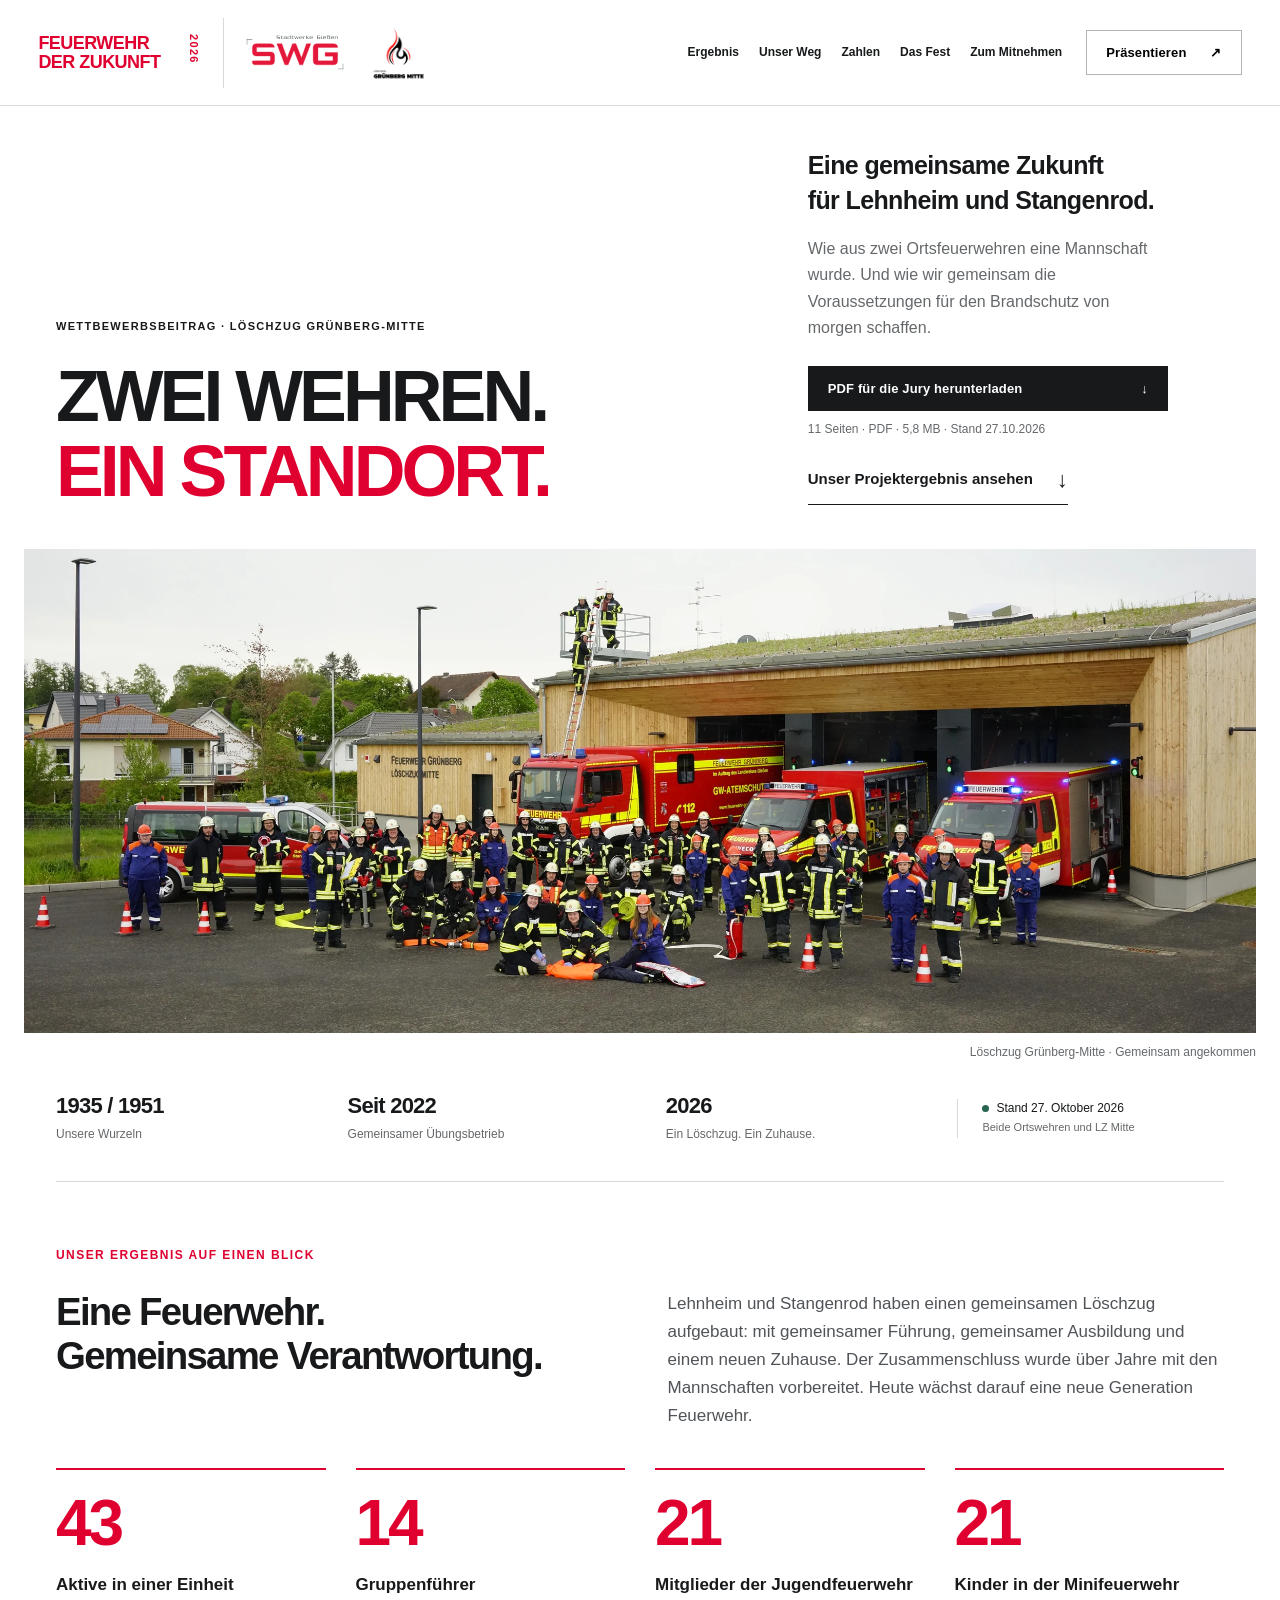
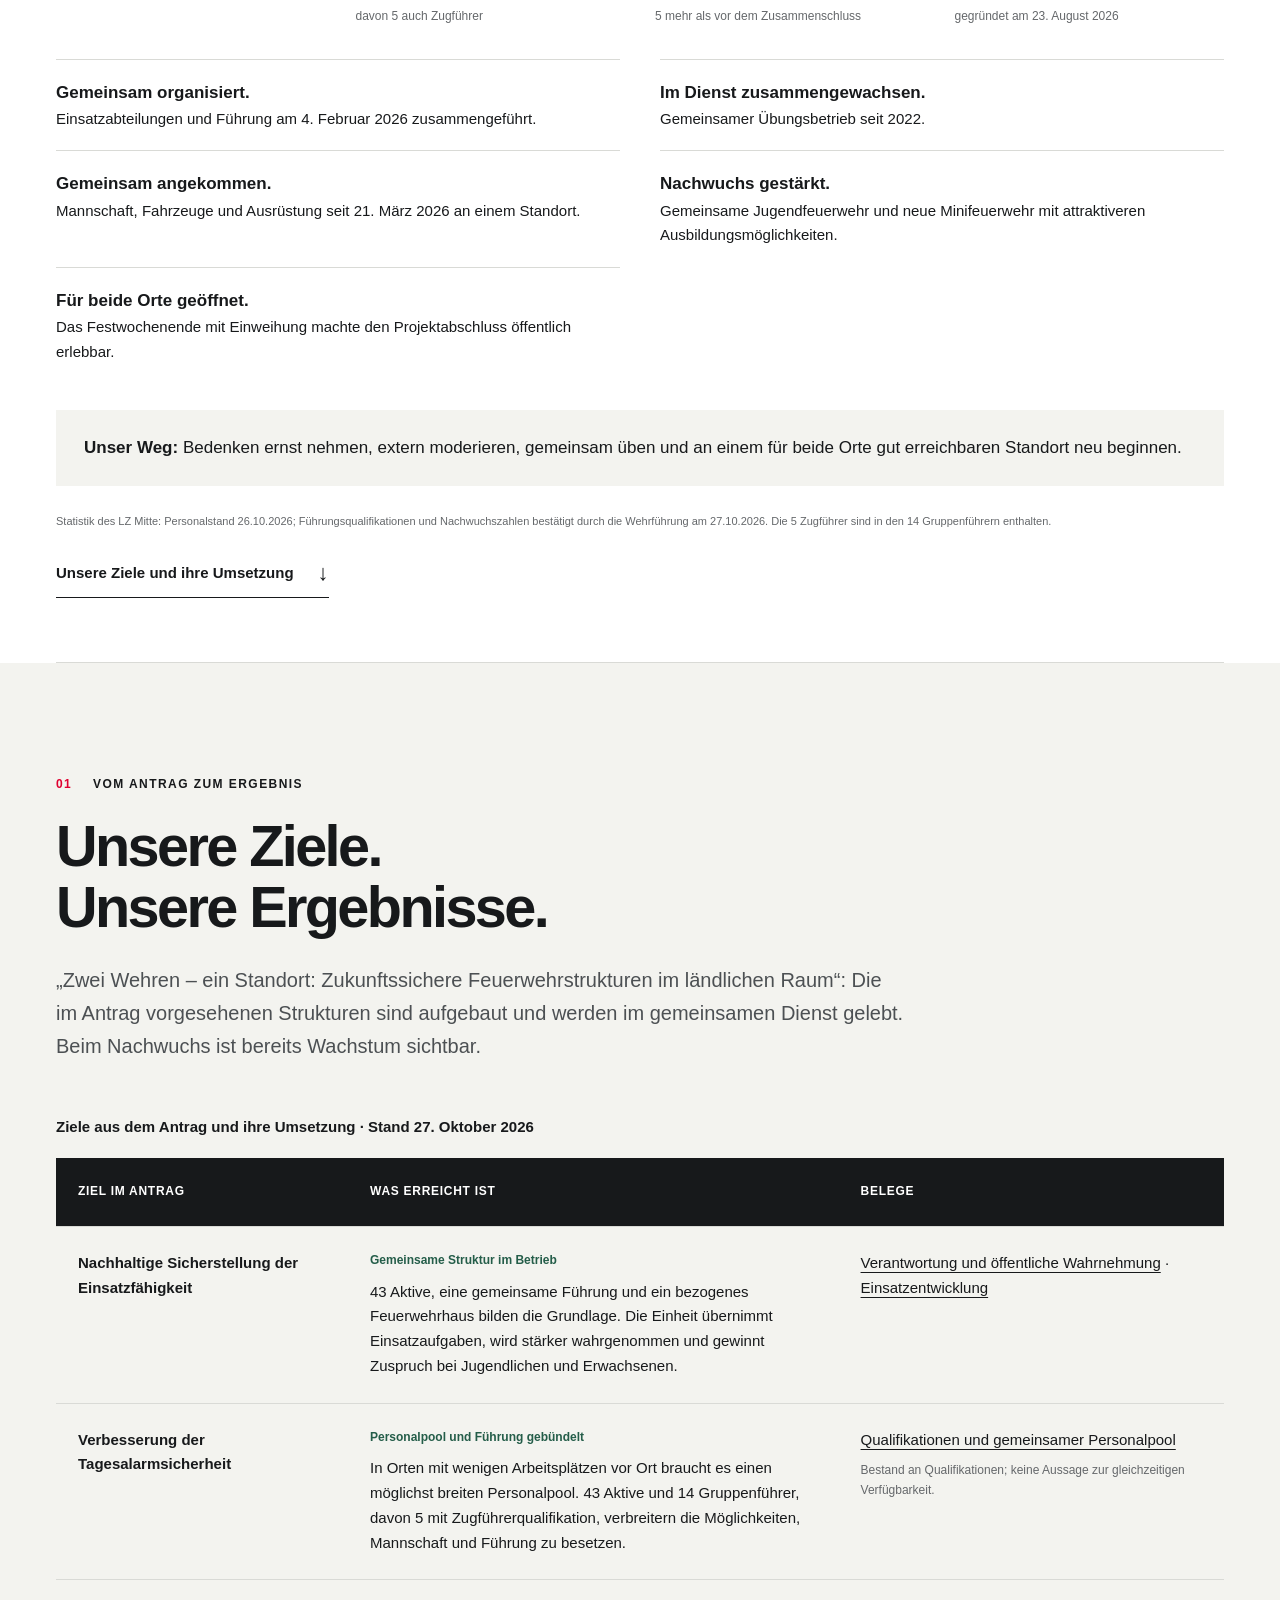
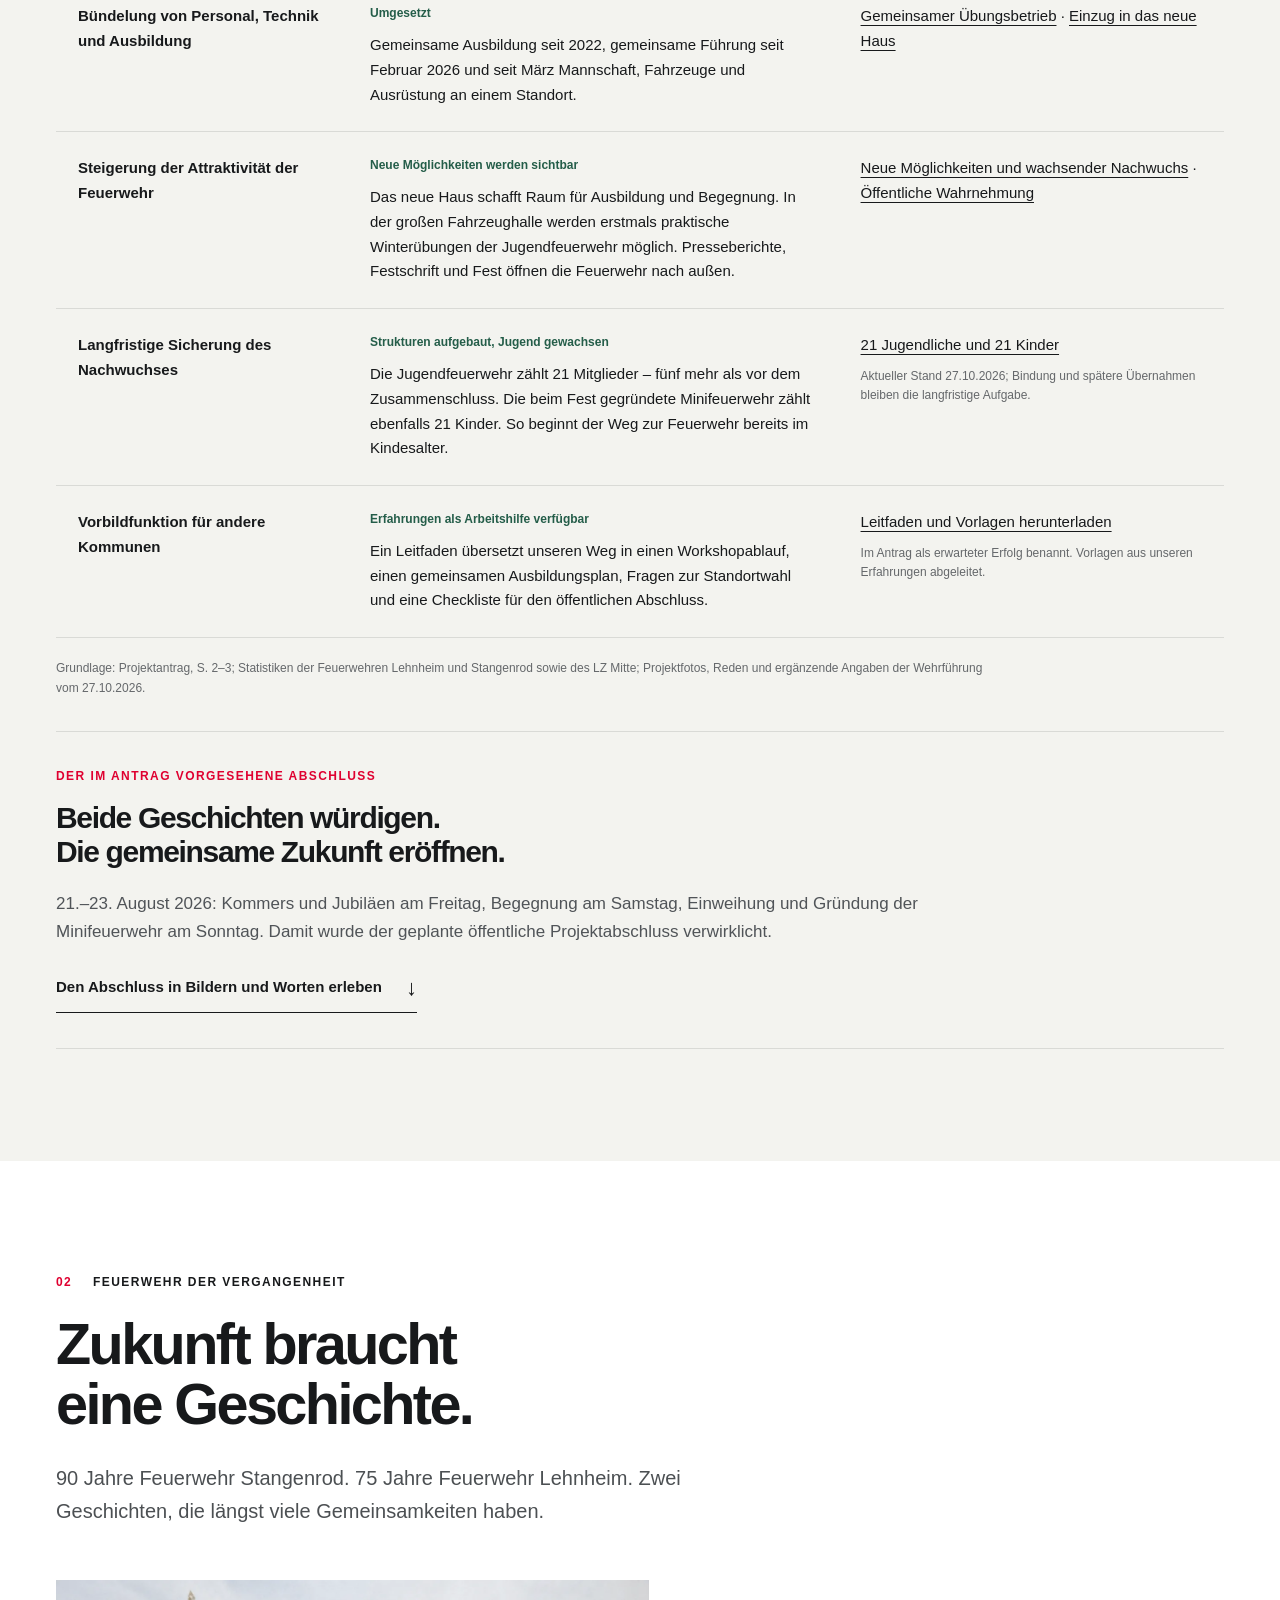
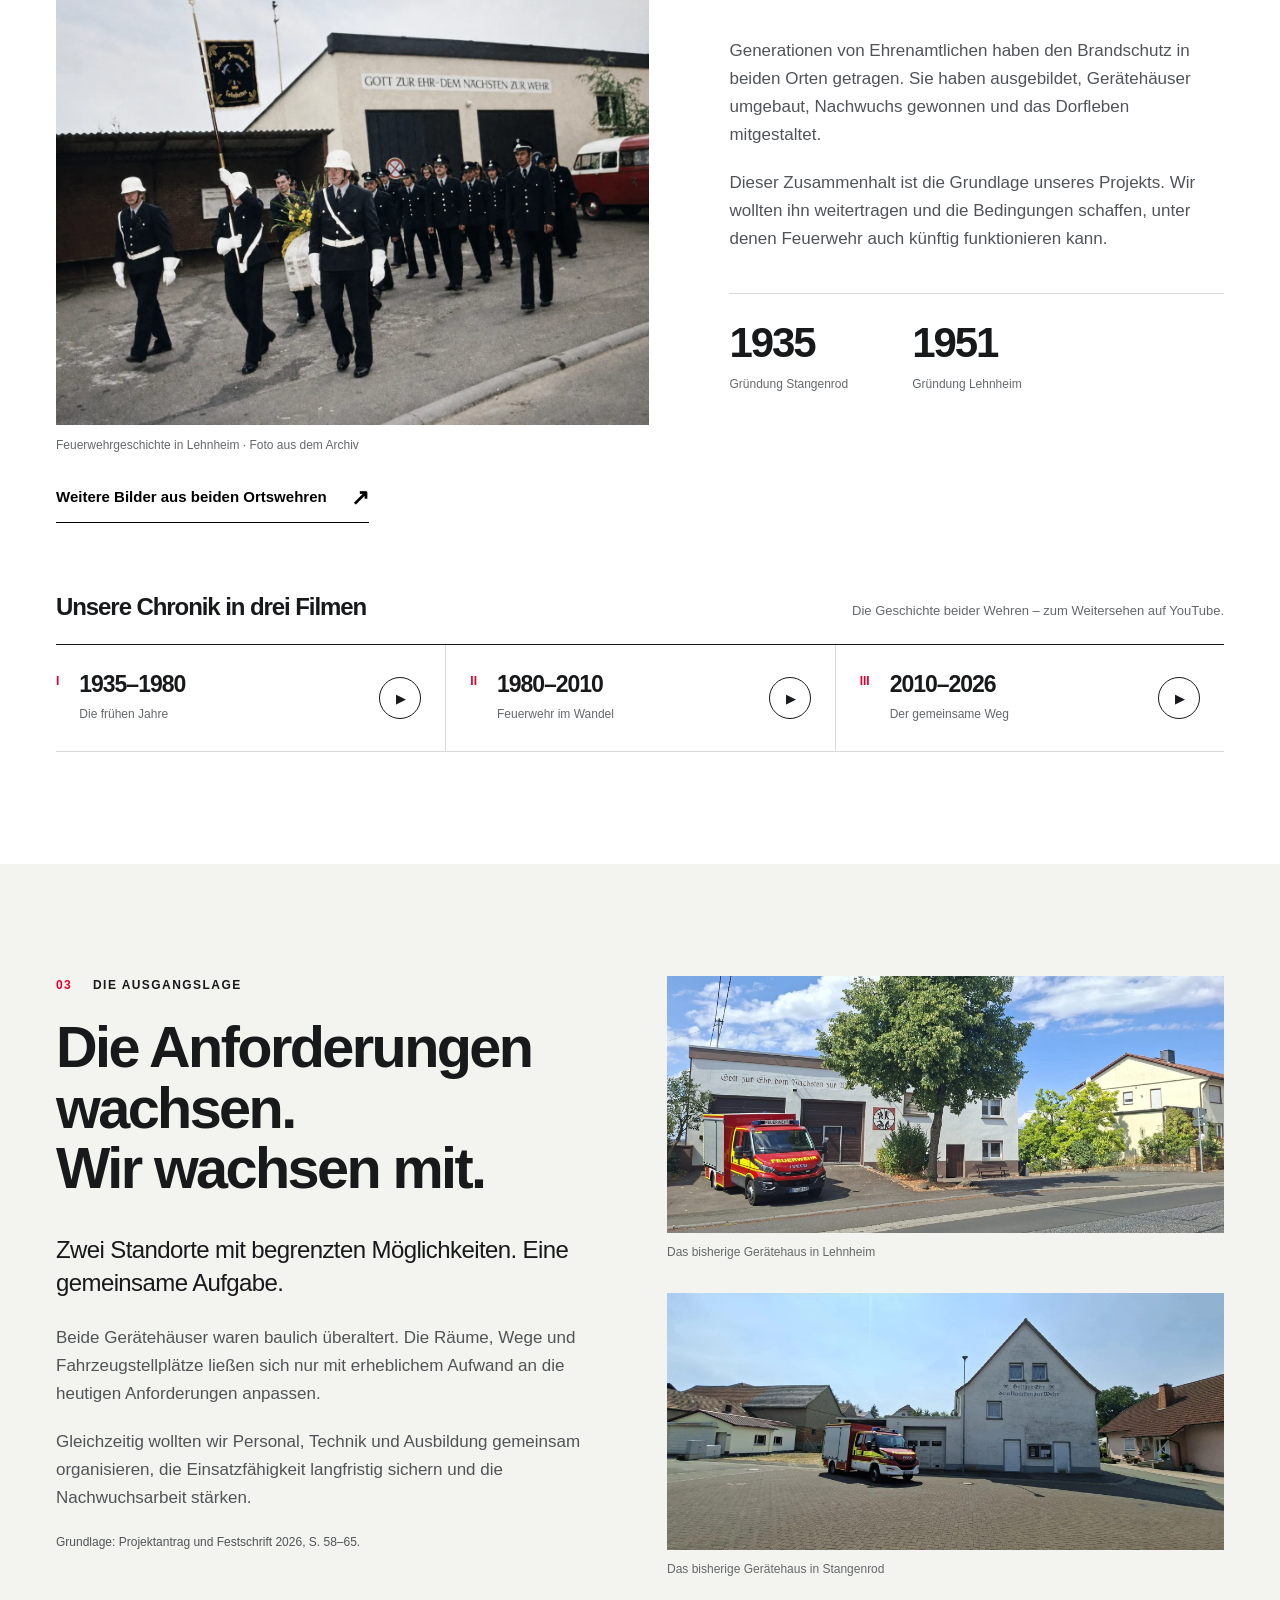
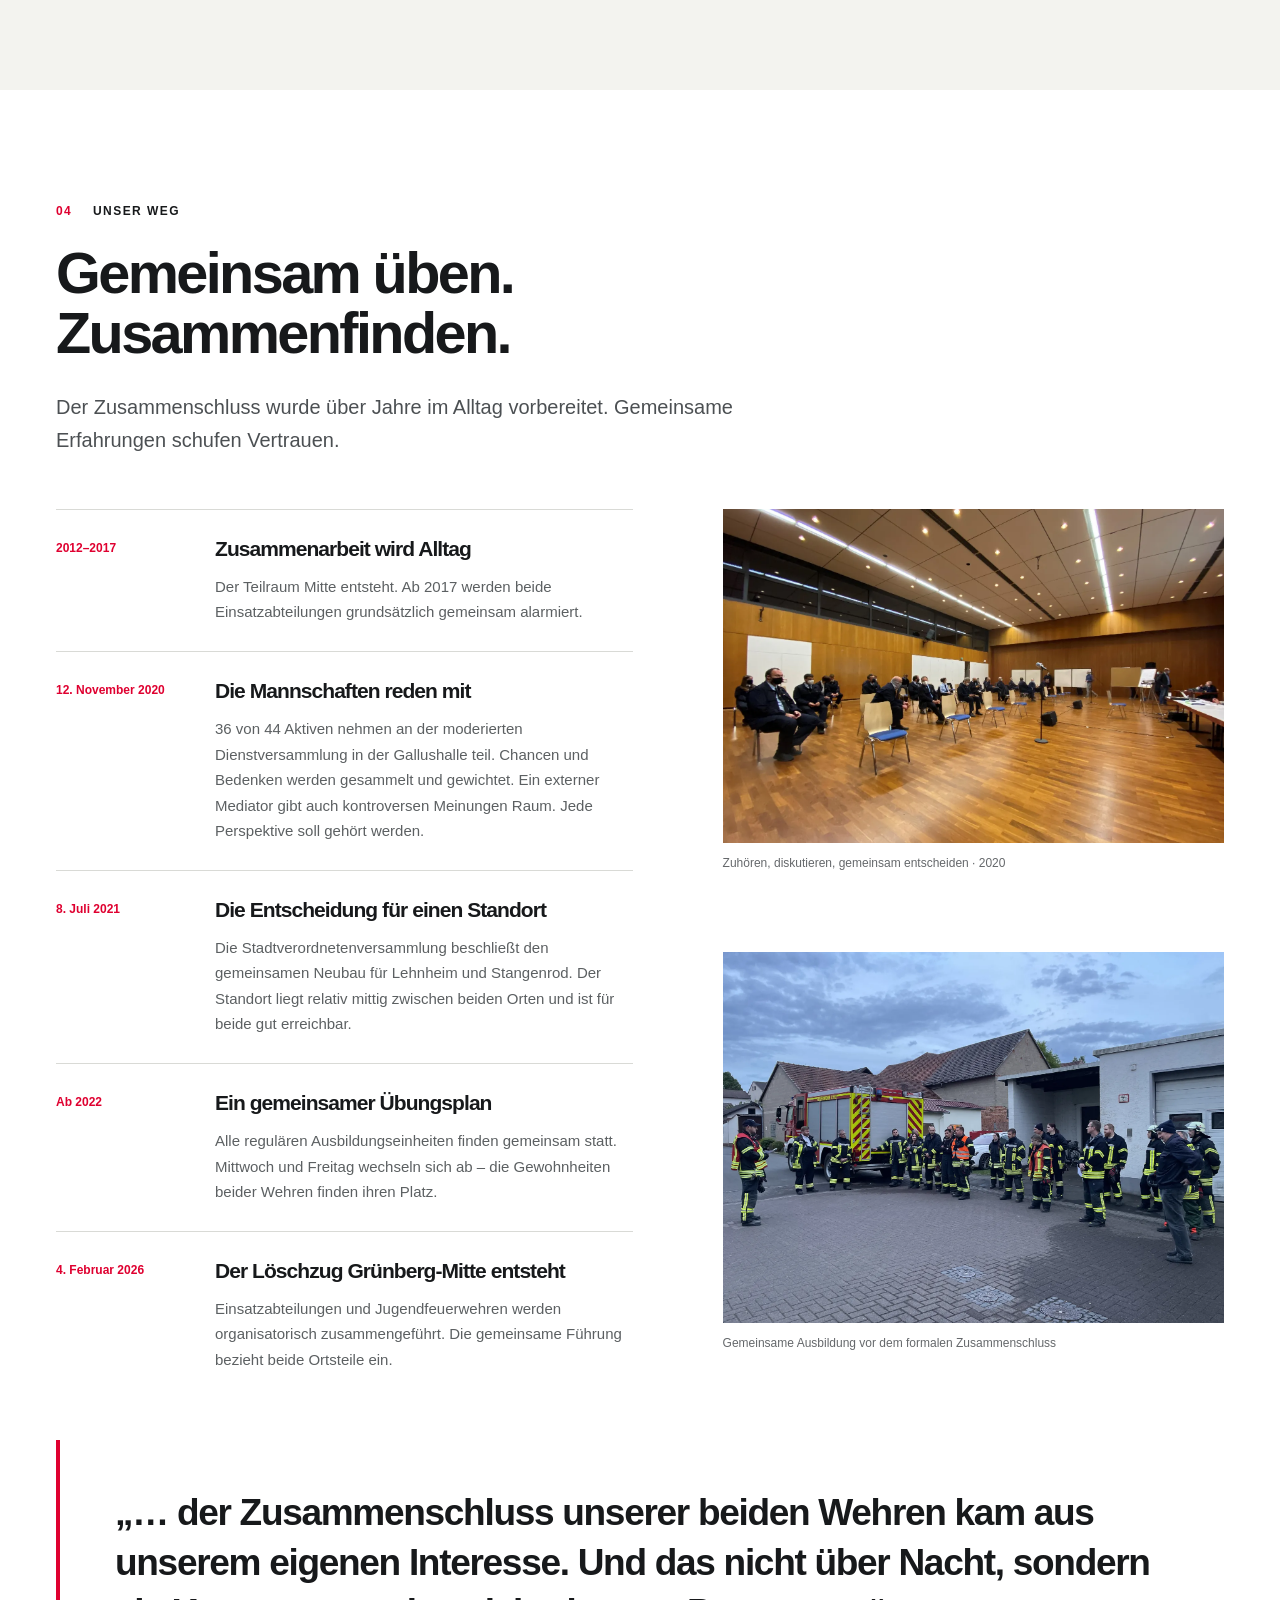
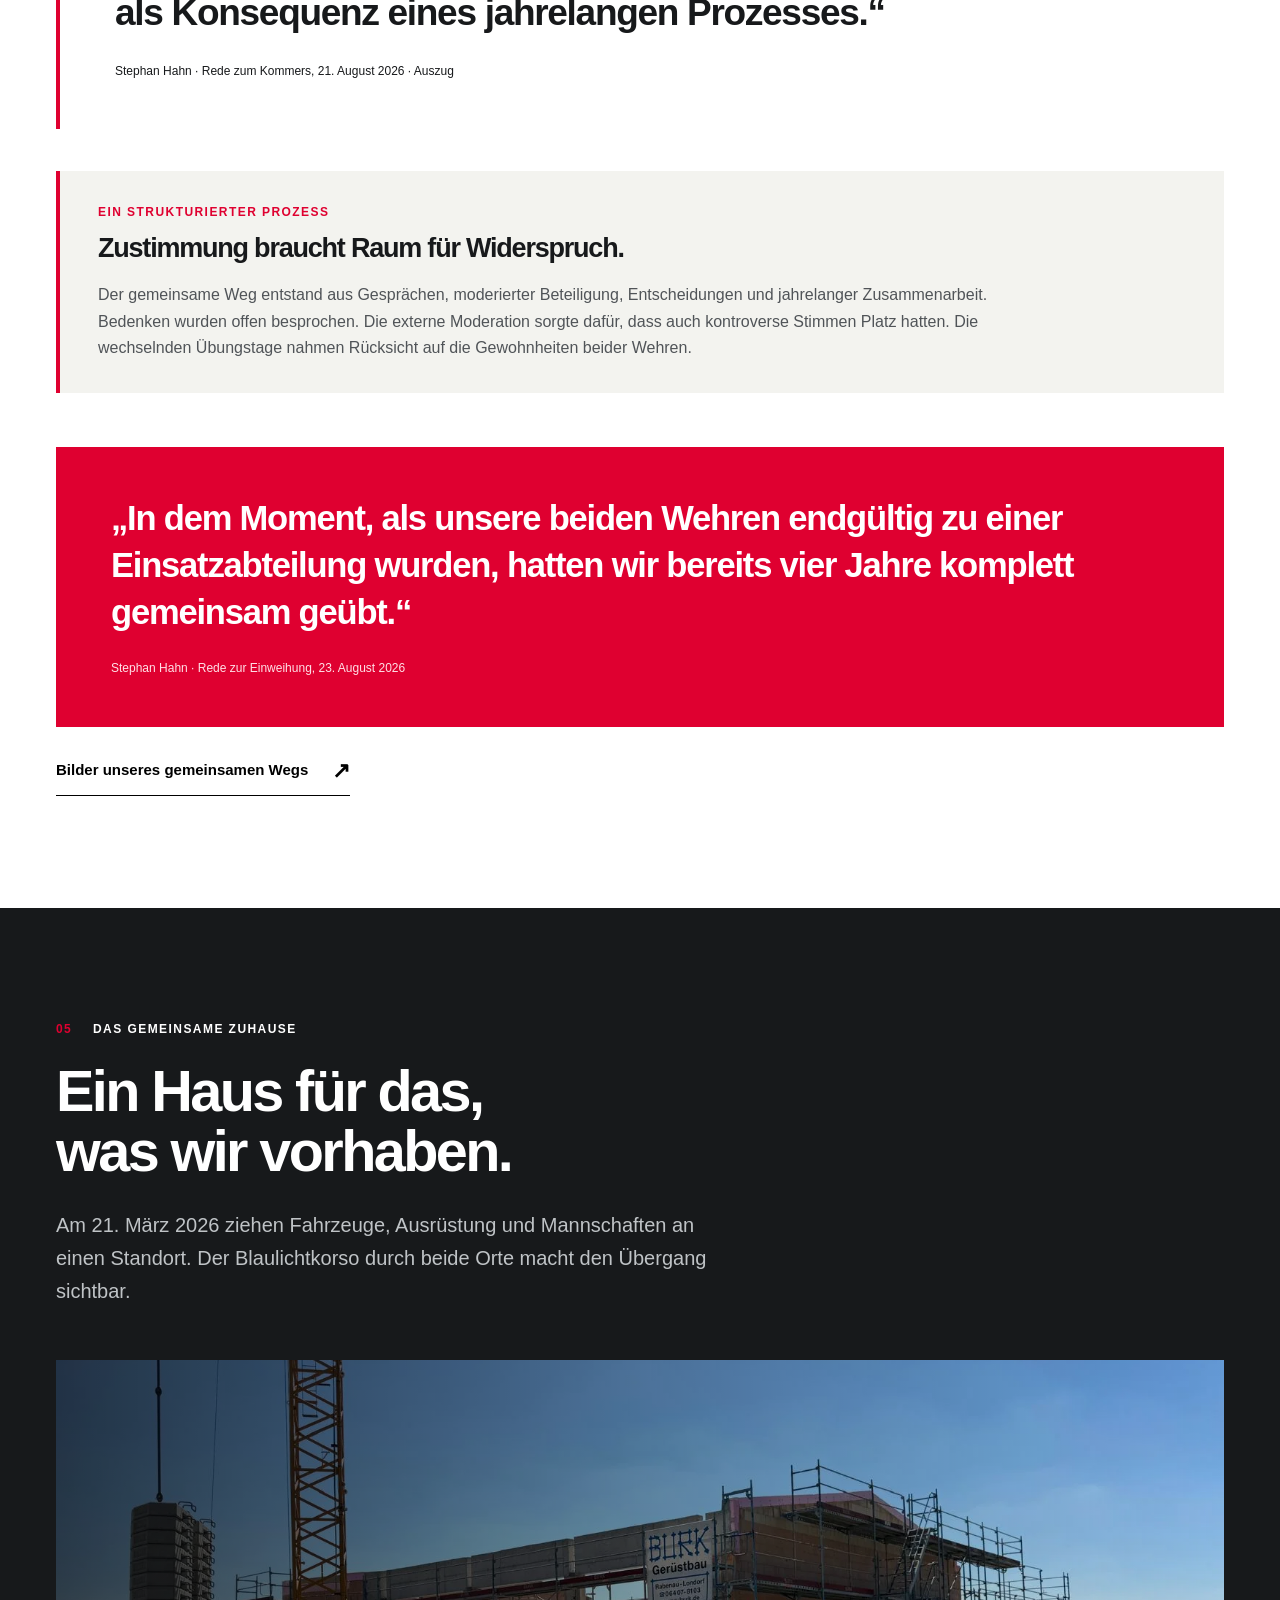
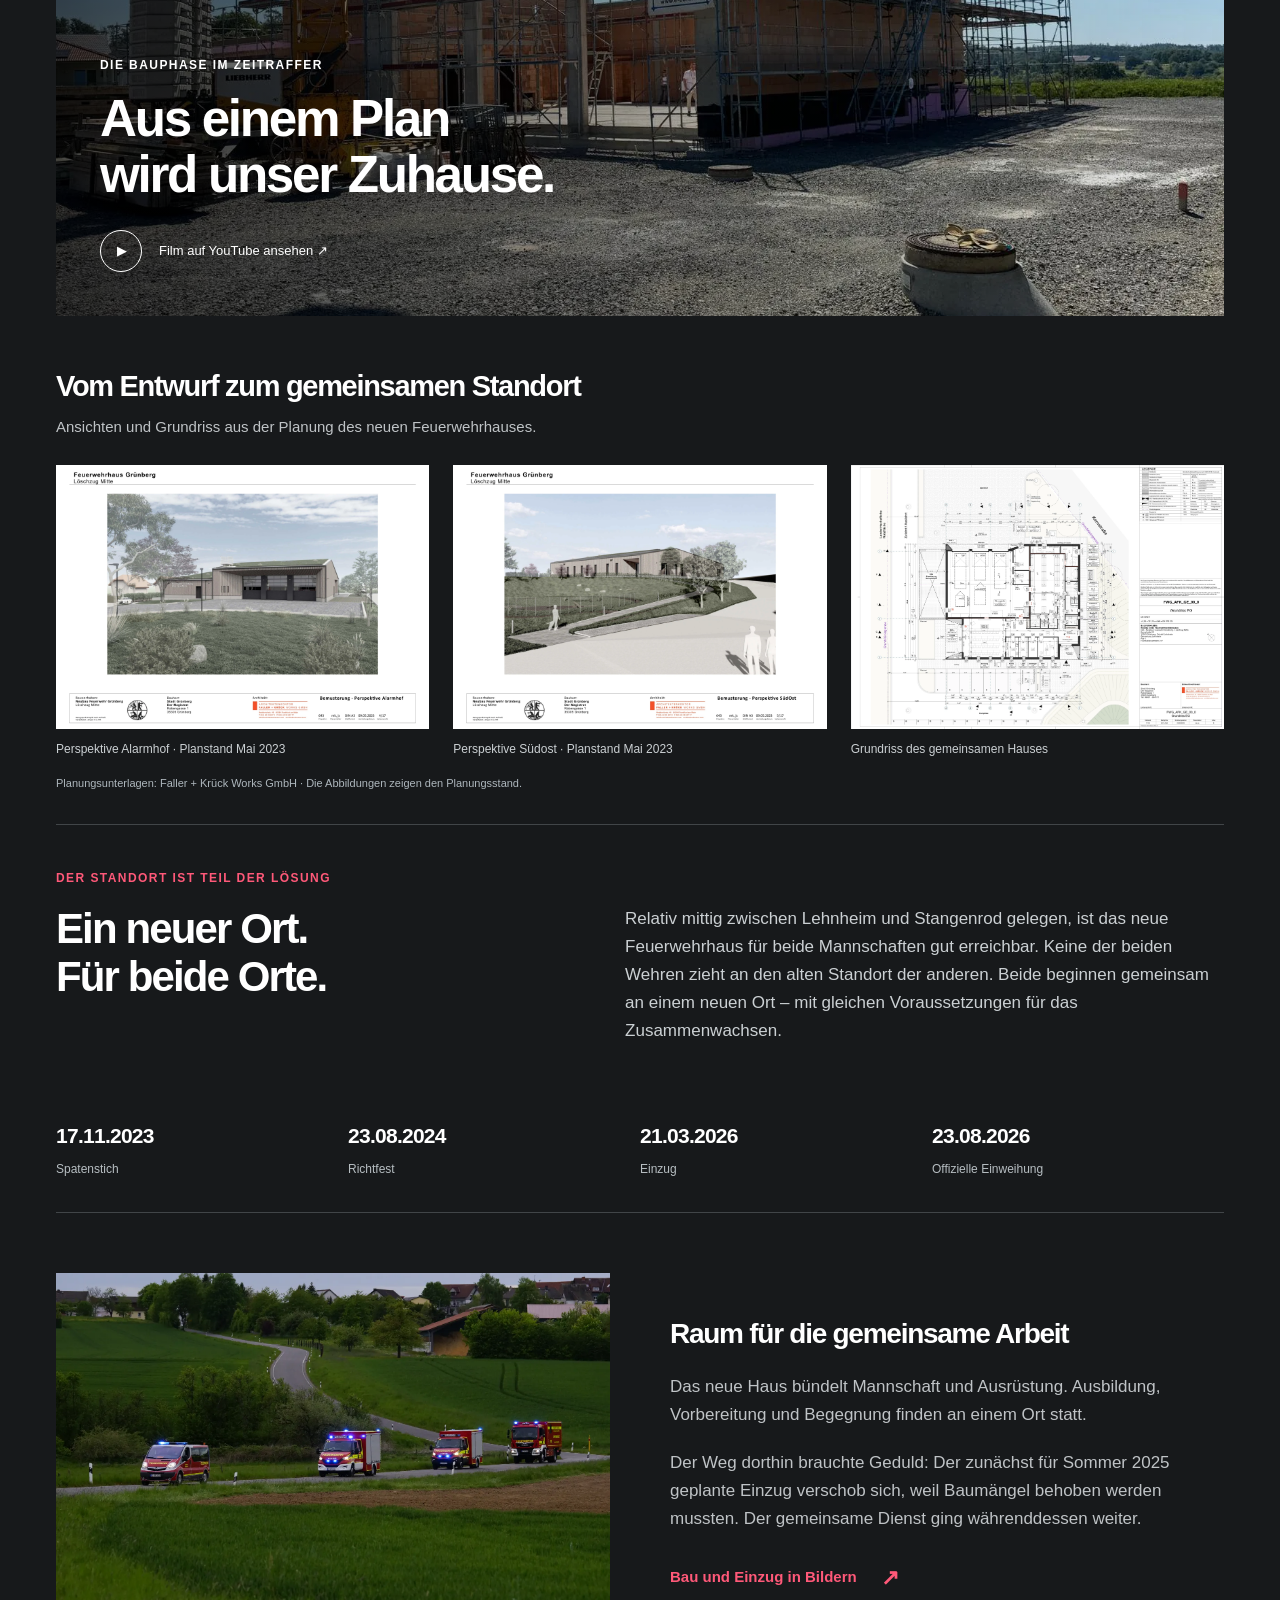
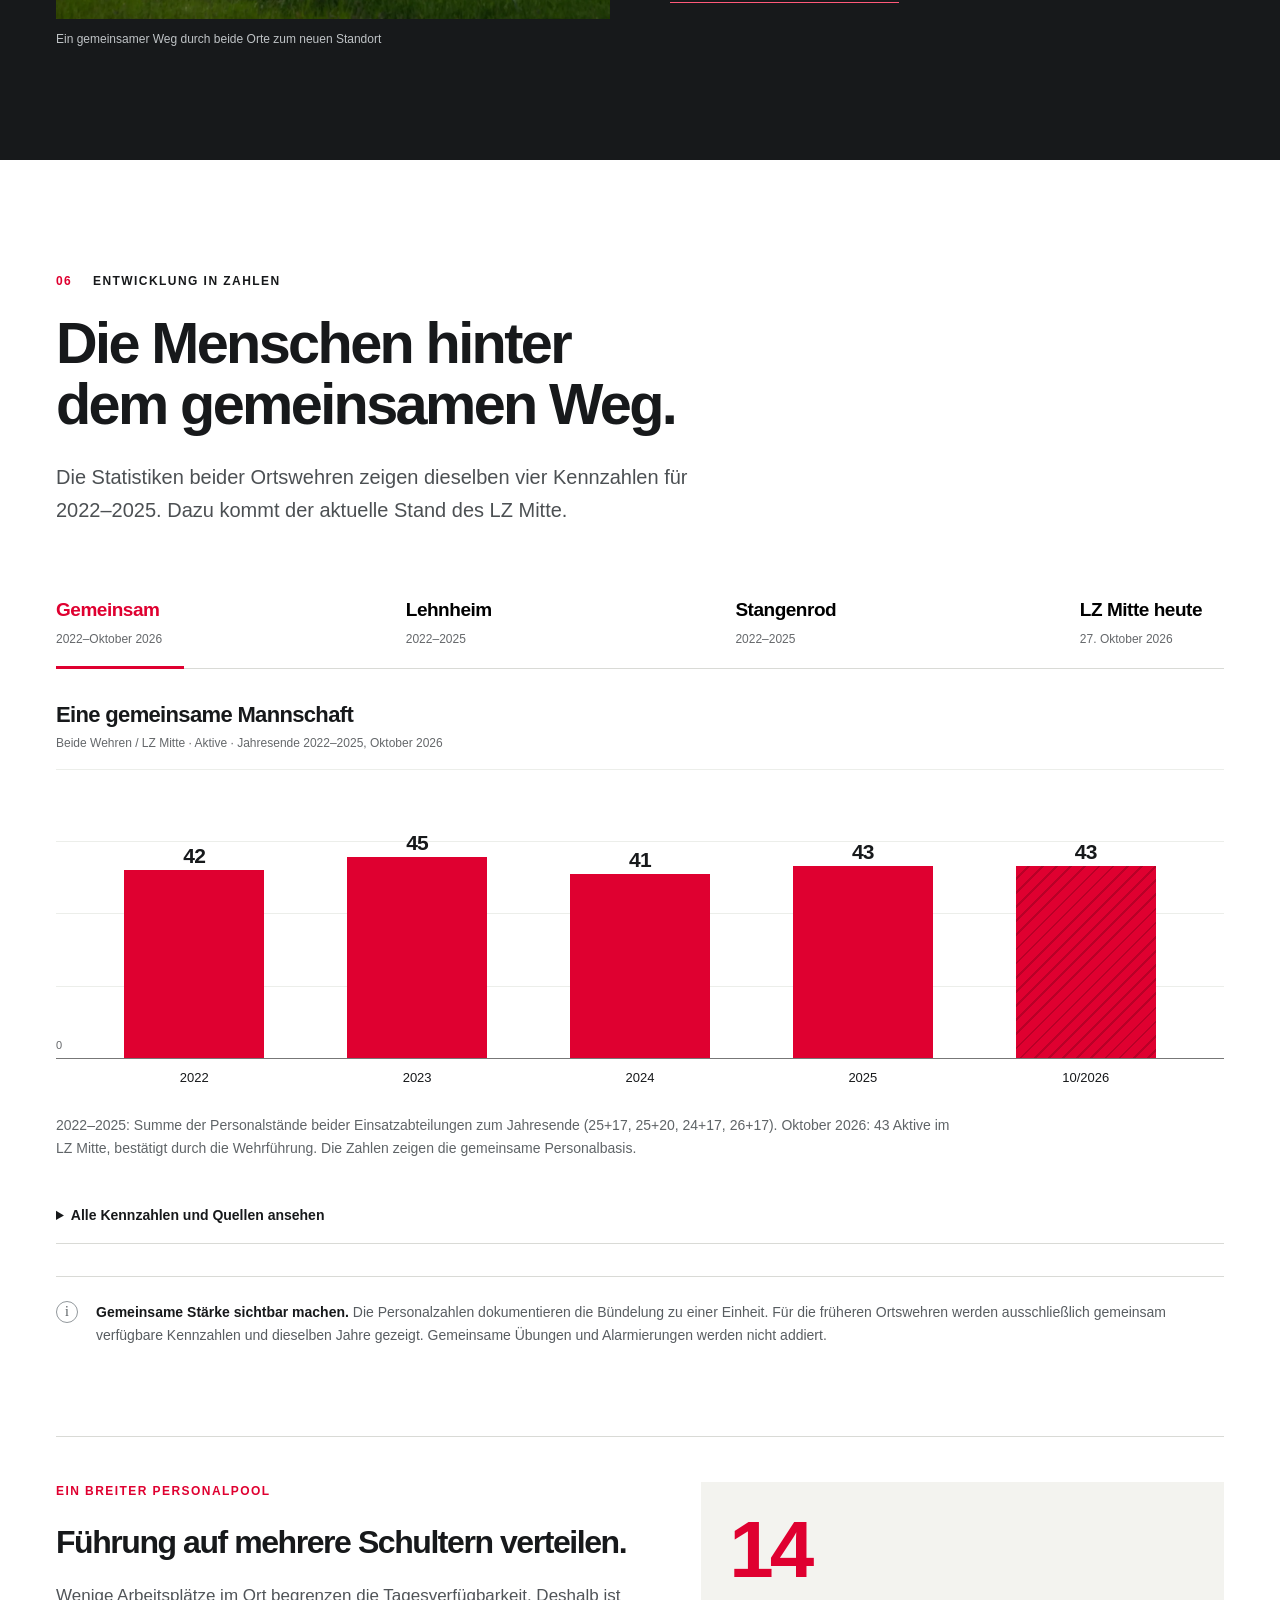
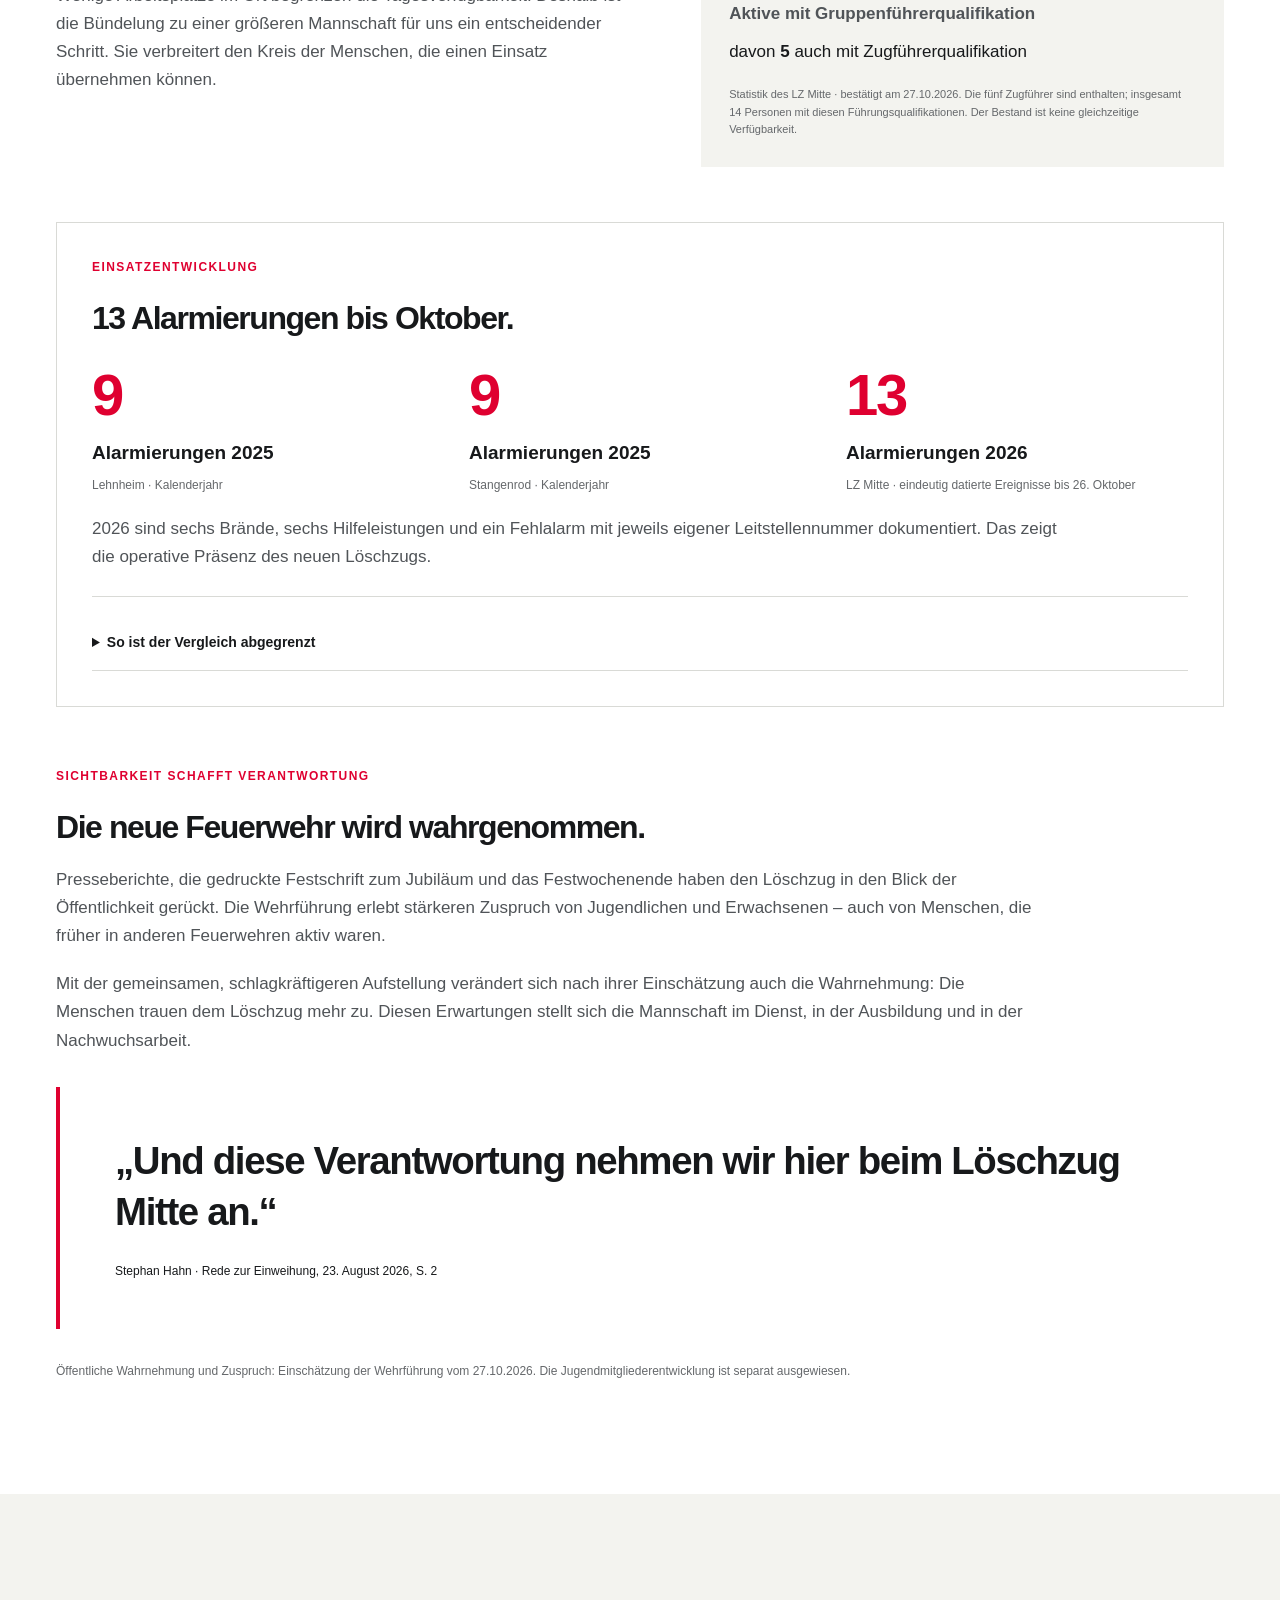
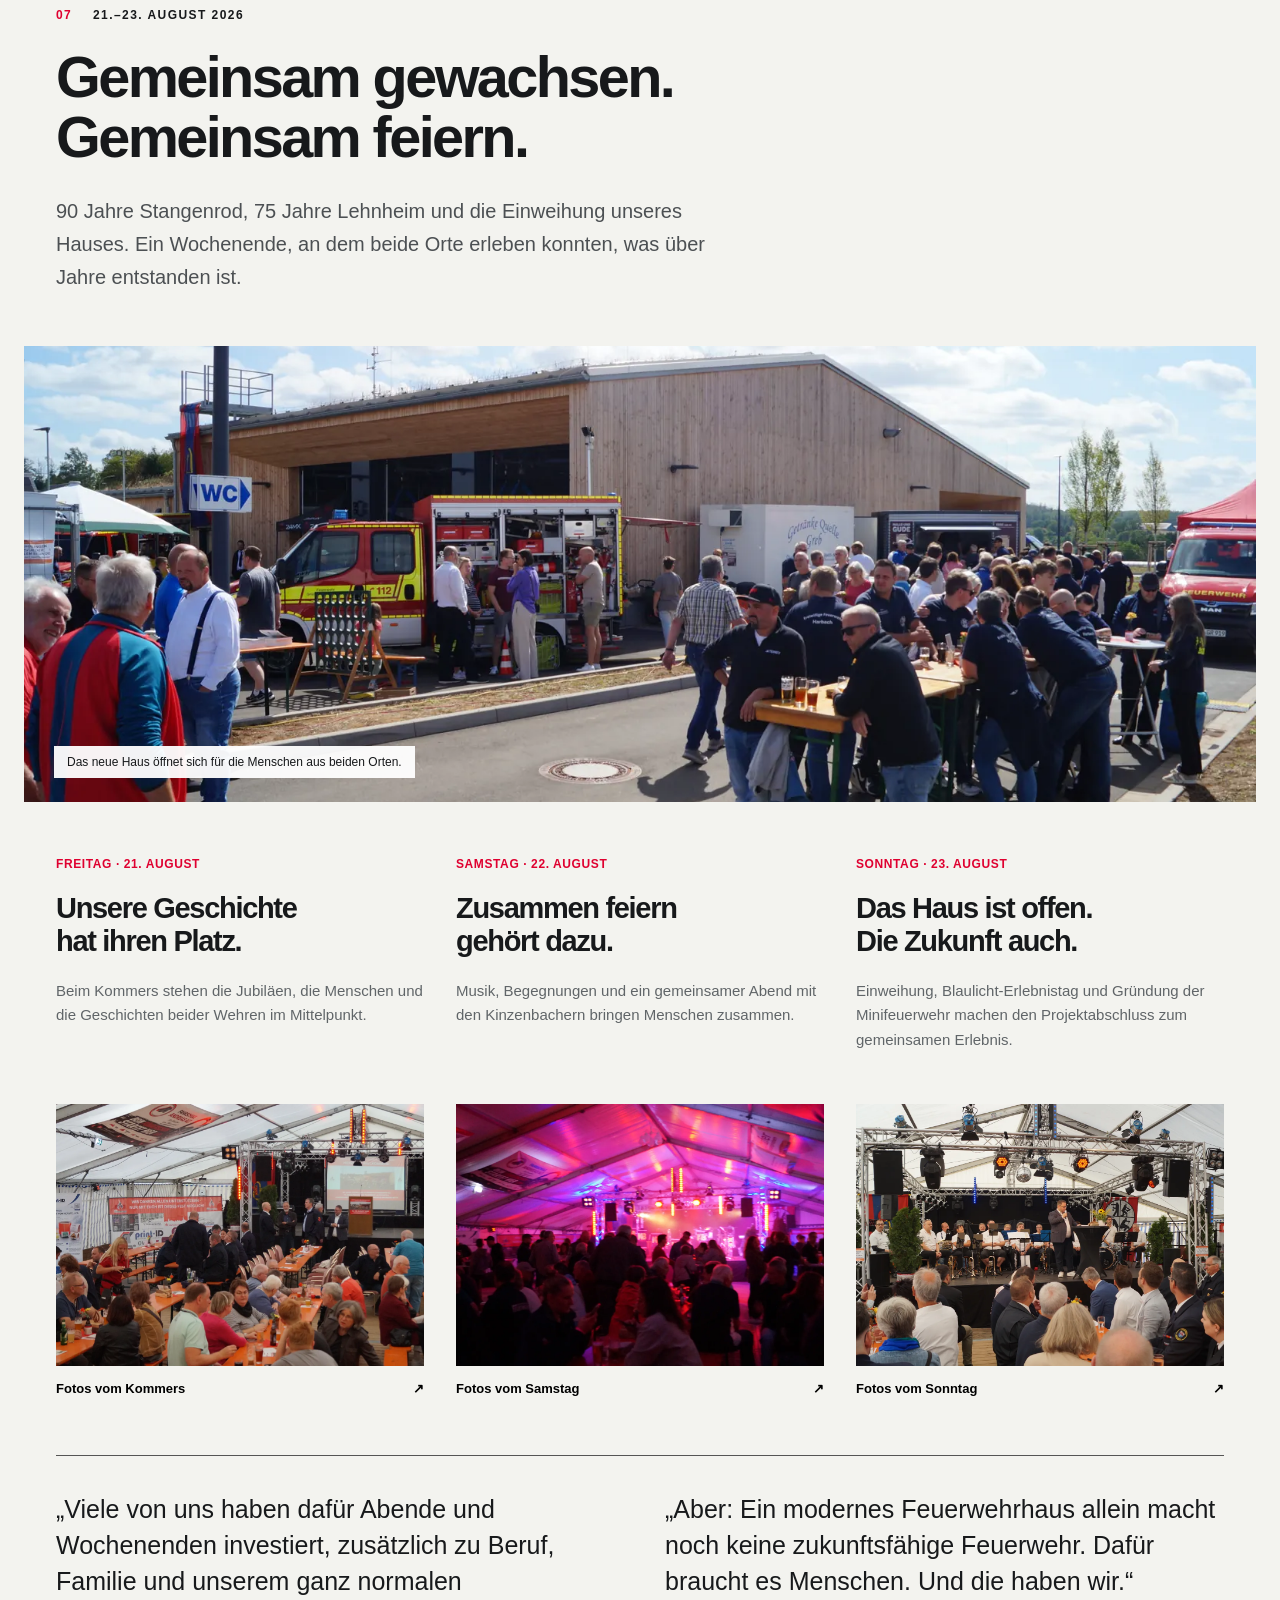
==== commit 2f91c7da: "Jury-Dokumentation als PDF im Einstieg und Dokumentationsbereich verlinken" ====
--- a/index.html
+++ b/index.html
@@ -31,7 +31,7 @@
   <section class="hero chapter" id="start" data-chapter="Unser Projekt">
     <div class="hero-intro wrap">
       <div><p class="eyebrow">Wettbewerbsbeitrag · Löschzug Grünberg-Mitte</p><h1>ZWEI WEHREN. <br><span>EIN STANDORT.</span></h1></div>
-      <div class="hero-copy"><p class="lead">Eine gemeinsame Zukunft <br>für Lehnheim und Stangenrod.</p><p>Wie aus zwei Ortsfeuerwehren eine Mannschaft wurde. Und wie wir gemeinsam die Voraussetzungen für den Brandschutz von morgen schaffen.</p><a class="text-link" href="#bilanz">Unser Projektergebnis ansehen <span aria-hidden="true">↓</span></a></div>
+      <div class="hero-copy"><p class="lead">Eine gemeinsame Zukunft <br>für Lehnheim und Stangenrod.</p><p>Wie aus zwei Ortsfeuerwehren eine Mannschaft wurde. Und wie wir gemeinsam die Voraussetzungen für den Brandschutz von morgen schaffen.</p><div class="hero-download"><a class="button button-dark" href="projektdokumentation-jury-2026.pdf" download="Feuerwehr-der-Zukunft-2026_Projektdokumentation_LZ-Mitte.pdf" aria-describedby="jury-download-info">PDF für die Jury herunterladen <span aria-hidden="true">↓</span></a><small id="jury-download-info">11 Seiten · PDF · 5,8 MB · Stand 27.10.2026</small></div><a class="text-link" href="#bilanz">Unser Projektergebnis ansehen <span aria-hidden="true">↓</span></a></div>
     </div>
     <figure class="hero-photo"><img src="foto-65.webp" width="2400" height="942" fetchpriority="high" alt="Die Mannschaft und Jugendfeuerwehr des Löschzugs Grünberg-Mitte mit ihren Fahrzeugen vor dem gemeinsamen Feuerwehrhaus"><figcaption>Löschzug Grünberg-Mitte · Gemeinsam angekommen</figcaption></figure>
     <div class="hero-facts wrap"><div><strong>1935 / 1951</strong><span>Unsere Wurzeln</span></div><div><strong>Seit 2022</strong><span>Gemeinsamer Übungsbetrieb</span></div><div><strong>2026</strong><span>Ein Löschzug. Ein Zuhause.</span></div><a href="#datenstand" class="status-link"><span class="status-dot"></span>Stand 27. Oktober 2026 <br><small>Beide Ortswehren und LZ Mitte</small></a></div>
@@ -154,7 +154,7 @@
     <li><span>06</span><h3>Nach dem Projekt weiterlernen.</h3><p>Personal, Übungsbeteiligung, Qualifikationen und Nachwuchs mit klaren Stichtagen fortschreiben. Gemeinsame Termine nur einmal zählen und offene Aufgaben benennen.</p></li>
   </ol><div class="guide-panel" id="leitfaden"><div><p class="eyebrow">Zum Anwenden und Weitergeben</p><h3>Der erste Schritt für eure Feuerwehr.</h3><p>Vier Arbeitsblätter helfen, den eigenen Prozess zu beginnen: Beteiligung organisieren, gemeinsam ausbilden, den Standort bewerten und den Neuanfang sichtbar machen.</p><p class="source-inline">Die Vorlagen sind aus unseren Erfahrungen abgeleitete Empfehlungen. Sie sind keine Protokolle unserer damaligen Veranstaltungen und werden an die örtlichen Bedingungen angepasst.</p><div class="guide-downloads"><a class="button button-dark" href="leitfaden-zusammenwachsen.pdf" download>Leitfaden als PDF <span aria-hidden="true">↓</span></a><a class="text-link" href="leitfaden-vorlagen.txt" download>Textvorlagen zum Bearbeiten <span aria-hidden="true">↓</span></a></div></div><div class="guide-preview"><details><summary>1 · Gemeinsam ins Gespräch kommen</summary><p>Vorschlag für 90 Minuten: Ziel klären, Chancen und Bedenken sammeln, Themen gewichten und die nächsten Schritte mit Zuständigkeit und Termin festhalten. Eine externe Moderation gibt jeder Stimme Raum.</p><p><strong>Arbeitsfrage:</strong> Welche Sorge muss geklärt sein, damit wir den nächsten Schritt gemeinsam gehen können?</p></details><details><summary>2 · Einen gemeinsamen Ausbildungsplan erarbeiten</summary><p>Termine und Gewohnheiten beider Orte erfassen. Themen, Orte und Verantwortliche gemeinsam festlegen. Nach drei Monaten auswerten, was die Zusammenarbeit erleichtert und wo nachgesteuert werden muss.</p><p><strong>Vorlage:</strong> Termin · Ziel · Ort · Verantwortung · Material · Auswertung.</p></details><details><summary>3 · Den Standort nachvollziehbar bewerten</summary><p>Erreichbarkeit aus beiden Orten, Einsatzanforderungen, Raum für Ausbildung und Nachwuchs sowie die Wirkung auf den gemeinsamen Neuanfang prüfen. Kriterien vor der Entscheidung vereinbaren und offene Fragen festhalten.</p><p><strong>Vorlage:</strong> Kriterium · Nachweis · Bewertung je Standort · Klärungsbedarf.</p></details><details><summary>4 · Den Abschluss als gemeinsamen Anfang gestalten</summary><p>Beide Geschichten würdigen, das Haus für die Bevölkerung öffnen und die nächste Generation einbeziehen. Danach Personal, Qualifikationen und Nachwuchs zu festen Stichtagen fortschreiben.</p><p><strong>Vorlage:</strong> Zielgruppe · Angebot · Zuständigkeit · Termin · Nachweis.</p></details></div></div><p class="transfer-conclusion">Die zentrale Erfahrung: Ein gemeinsames Haus braucht eine gemeinsam entwickelte Organisation. Beides wächst durch Beteiligung und praktische Zusammenarbeit.</p></div></section>
 
-  <section class="sources section" id="datenstand"><div class="wrap"><p class="eyebrow">Dokumentation</p><div class="sources-heading"><h2>Nachvollziehbar. <br>Mit Quellen belegt.</h2><button class="button button-dark" id="print-report" type="button">Bericht drucken / als PDF sichern <span aria-hidden="true">↗</span></button></div><p>Dokumentationsstand vom 27. Oktober 2026. Die Statistiken beider Ortswehren werden mit gleichen Kennzahlen und Jahren gegenübergestellt. Der aktuelle Stand des LZ Mitte enthält ergänzend die bestätigten Führungsqualifikationen und Nachwuchszahlen.</p><div class="status-list"><div><span class="status-complete">Ausgewertet</span><strong>Lehnheim</strong><span>Statistik 2022–2025</span></div><div><span class="status-complete">Ausgewertet</span><strong>Stangenrod</strong><span>Statistik 2022–2025</span></div><div><span class="status-complete">Eingearbeitet</span><strong>Löschzug Mitte</strong><span>Statistik und bestätigte Ergänzungen · 26./27.10.2026</span></div></div>
+  <section class="sources section" id="datenstand"><div class="wrap"><p class="eyebrow">Dokumentation</p><div class="sources-heading"><h2>Nachvollziehbar. <br>Mit Quellen belegt.</h2><button class="button button-dark" id="print-report" type="button">Bericht drucken / als PDF sichern <span aria-hidden="true">↗</span></button></div><aside class="jury-document" aria-labelledby="jury-document-title"><div><p class="eyebrow">Download für die Jury</p><h3 id="jury-document-title">Die Abschlussdokumentation als PDF.</h3><p>Projektergebnis, Antragsziele, Zahlen und übertragbare Erfahrungen auf elf Seiten – mit Fotos und Zitaten.</p><small>Stand 27. Oktober 2026 · 5,8 MB</small></div><a class="button button-dark" href="projektdokumentation-jury-2026.pdf" download="Feuerwehr-der-Zukunft-2026_Projektdokumentation_LZ-Mitte.pdf">Jury-Dokumentation herunterladen <span aria-hidden="true">↓</span></a></aside><p>Dokumentationsstand vom 27. Oktober 2026. Die Statistiken beider Ortswehren werden mit gleichen Kennzahlen und Jahren gegenübergestellt. Der aktuelle Stand des LZ Mitte enthält ergänzend die bestätigten Führungsqualifikationen und Nachwuchszahlen.</p><div class="status-list"><div><span class="status-complete">Ausgewertet</span><strong>Lehnheim</strong><span>Statistik 2022–2025</span></div><div><span class="status-complete">Ausgewertet</span><strong>Stangenrod</strong><span>Statistik 2022–2025</span></div><div><span class="status-complete">Eingearbeitet</span><strong>Löschzug Mitte</strong><span>Statistik und bestätigte Ergänzungen · 26./27.10.2026</span></div></div>
     <details><summary>Quellen und Einordnung</summary><div class="source-content"><h3>Projekt und zeitlicher Verlauf</h3><p>Projektantrag „Zwei Wehren – ein Standort: Zukunftssichere Feuerwehrstrukturen im ländlichen Raum“; Festschrift des Löschzugs Grünberg-Mitte 2026, insbesondere S. 57–87. Die Jahreszahlen der Jubiläen folgen den Veranstaltungsunterlagen.</p><h3>Statistik</h3><p>Statistiken der Feuerwehr Lehnheim, der Feuerwehr Stangenrod und des LZ Mitte. Der historische Vergleich umfasst für beide Ortswehren die Jahre 2022–2025 und dieselben Kennzahlen: Aktive, Übungen, durchschnittliche Übungsbeteiligung und Alarmierungen. Die Werte bleiben unverändert; Hinweise zur Zählweise stehen bei den Kennzahlen. Datenstand LZ Mitte: 26.10.2026. Führungsqualifikationen, Nachwuchszahlen und neue Ausbildungsmöglichkeiten: bestätigt durch die Wehrführung am 27.10.2026. Öffentliche Wahrnehmung und Zuspruch Erwachsener werden als Einschätzung der Wehrführung eingeordnet.</p><h3>Einordnung der Ergebnisse</h3><p>Die gemeinsame Personalstärke von 43 Aktiven belegt die Bündelung; ein Nettozuwachs der Einsatzabteilung wird daraus nicht abgeleitet. Der Bestand von 14 Gruppenführern einschließlich 5 Zugführern beschreibt Qualifikationen, keine gleichzeitige Verfügbarkeit. Die im Antrag genannte Übungsbeteiligung von etwa 25 ist ohne vollständige gemeinsame Auswertung keine aktuelle Kennzahl. Standortwahl und externe Moderation beruhen auf ergänzenden Angaben der Projektverantwortlichen vom 26.10.2026.</p><h3>Wörtliche Zitate</h3><p>Stephan Hahn, Rede zum Kommers am 21. August 2026 („Rede Freitag.docx“) und Rede zur Einweihung am 23. August 2026 („Rede Sonntag.pdf“, S. 2–4). Zitate beschreiben die persönliche Perspektive des Wehrführers.</p><h3>Fotos und Filme</h3><p>Für den Wettbewerbsbeitrag bereitgestellte Aufnahmen aus dem Archiv und vom Projekt- und Festgeschehen. Die Filme öffnen auf YouTube; es werden keine YouTube-Videos automatisch geladen. Die Abbildungen der historischen Kapitel stammen aus den bereitgestellten Fotografien und Scans.</p><p><a href="https://www.stadtwerke-giessen.de/de/unternehmen/das-unternehmen/engagement/feuerwehr-der-zukunft" target="_blank" rel="noopener noreferrer">Zum Wettbewerb bei den Stadtwerken Gießen ↗</a></p></div></details>
   </div></section>
   <section class="feedback-section" id="verbesserungsvorschlag" aria-labelledby="feedback-heading"><div class="wrap feedback-invite"><div><p class="eyebrow">Gemeinsam weiterdenken</p><h2 id="feedback-heading">Was können wir verbessern?</h2><p>Fehlt etwas, stimmt eine Angabe nicht oder hast du eine Idee für unseren Wettbewerbsbeitrag? Gib uns deinen Vorschlag mit.</p></div><div class="feedback-buttons"><button class="button button-dark" id="feedback-open" type="button">Verbesserungsvorschlag einreichen <span aria-hidden="true">↗</span></button><p class="feedback-disclosure">Direkt hier auf der Seite – ohne Anmeldung.</p><a class="text-link" id="feedback-download" href="https://feuerwehr-zukunft-rueckmeldungen.dregen667.chatgpt.site/api/feedback.txt">Sammlung als Textdatei herunterladen <span aria-hidden="true">↓</span></a><p class="feedback-download-note">Die Datei enthält alle bisher gespeicherten Vorschläge mit Namen und Datum.</p></div></div></section>
--- a/styles.css
+++ b/styles.css
@@ -114,3 +114,10 @@
 @media(max-width:650px){.result-intro{padding-block:40px}.result-numbers{gap:26px 20px}.result-numbers strong{font-size:52px}.result-numbers span{font-size:15px}.result-steps{grid-template-columns:1fr}.result-intro p.result-method{padding:22px;font-size:16px}.operational-proof,.festival-voices{grid-template-columns:1fr;gap:28px}.operational-proof h3,.incident-proof h3,.public-impact h3,.guide-panel h3{font-size:28px}.incident-proof{padding:24px}.incident-comparison{gap:25px;grid-template-columns:1fr 1fr}.incident-comparison strong{font-size:44px}.incident-comparison span{font-size:16px}.youth-results{gap:25px}.youth-results strong{font-size:44px;white-space:nowrap}.youth-results h3{font-size:20px}.youth-results p{font-size:14px}.guide-panel{padding:24px}.guide-downloads .button{font-size:12px;gap:15px;padding:14px}.guide-preview summary{font-size:16px}}
 @media(max-width:380px){.youth-results{grid-template-columns:1fr}.incident-comparison{grid-template-columns:1fr}.guide-panel{padding:20px}.result-numbers strong{font-size:46px}}
 @media print{.result-numbers{grid-template-columns:repeat(4,1fr);margin-block:16px}.result-numbers strong{font-size:30pt}.result-numbers span{font-size:10pt}.result-numbers small{font-size:8pt}.result-steps{display:block}.result-steps li{padding:8px 0;break-inside:avoid}.result-method{font-size:11pt!important}.operational-proof{display:block}.leadership-numbers{margin-top:20px;break-inside:avoid}.incident-proof{break-inside:avoid}.incident-comparison strong{font-size:30pt}.festival-voices p{color:#000;font-size:15pt}.festival-voices footer{color:#333}.youth-results strong{font-size:30pt}.guide-panel{display:block;padding:20px}.guide-preview{margin-top:20px}.guide-preview details{break-inside:avoid}.guide-downloads .button{display:none}.guide-panel h3{font-size:20pt}}
+
+/* Download der fertigen Jury-Dokumentation */
+.hero-download{margin-top:24px}.hero-download .button{width:100%;justify-content:space-between;gap:14px;text-align:left}.hero-download small{display:block;margin-top:9px;font-size:12px;line-height:1.5;color:var(--muted)}
+.jury-document{display:grid;grid-template-columns:minmax(0,1fr) auto;gap:32px;align-items:center;padding:30px;margin:0 0 30px;background:var(--paper);border-left:4px solid var(--red)}.jury-document .eyebrow{margin-bottom:12px}.jury-document h3{font-size:26px;line-height:1.2}.jury-document p:not(.eyebrow){margin-top:14px;font-size:16px;line-height:1.6}.jury-document small{display:block;margin-top:12px;font-size:12px;color:var(--muted)}.jury-document .button{max-width:290px;text-align:left;gap:18px}
+@media(max-width:900px){.jury-document{grid-template-columns:1fr;gap:22px}.jury-document .button{justify-self:start;max-width:none}}
+@media(max-width:650px){.hero-download{max-width:480px}.jury-document{padding:22px}.jury-document h3{font-size:23px}.jury-document .button{font-size:12px;gap:14px;padding:14px}}
+@media print{.hero-download,.jury-document{display:none!important}}
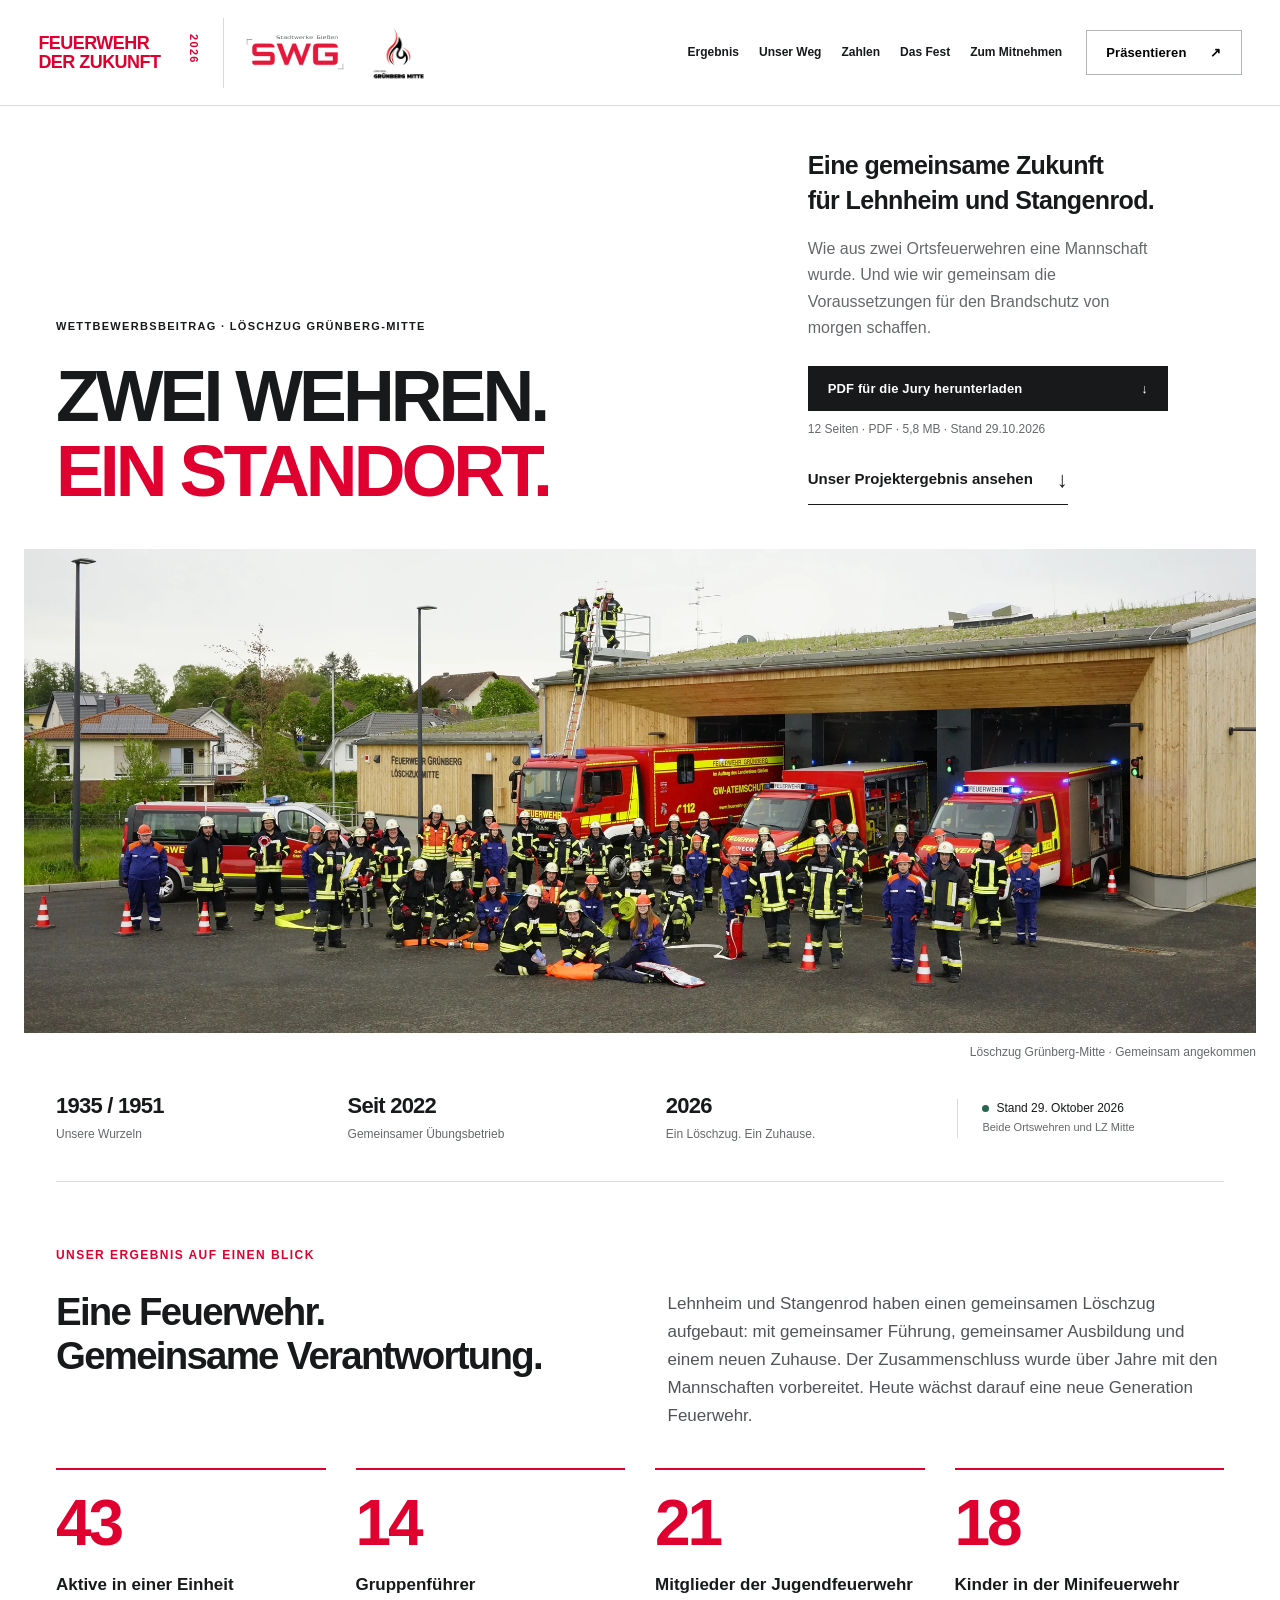
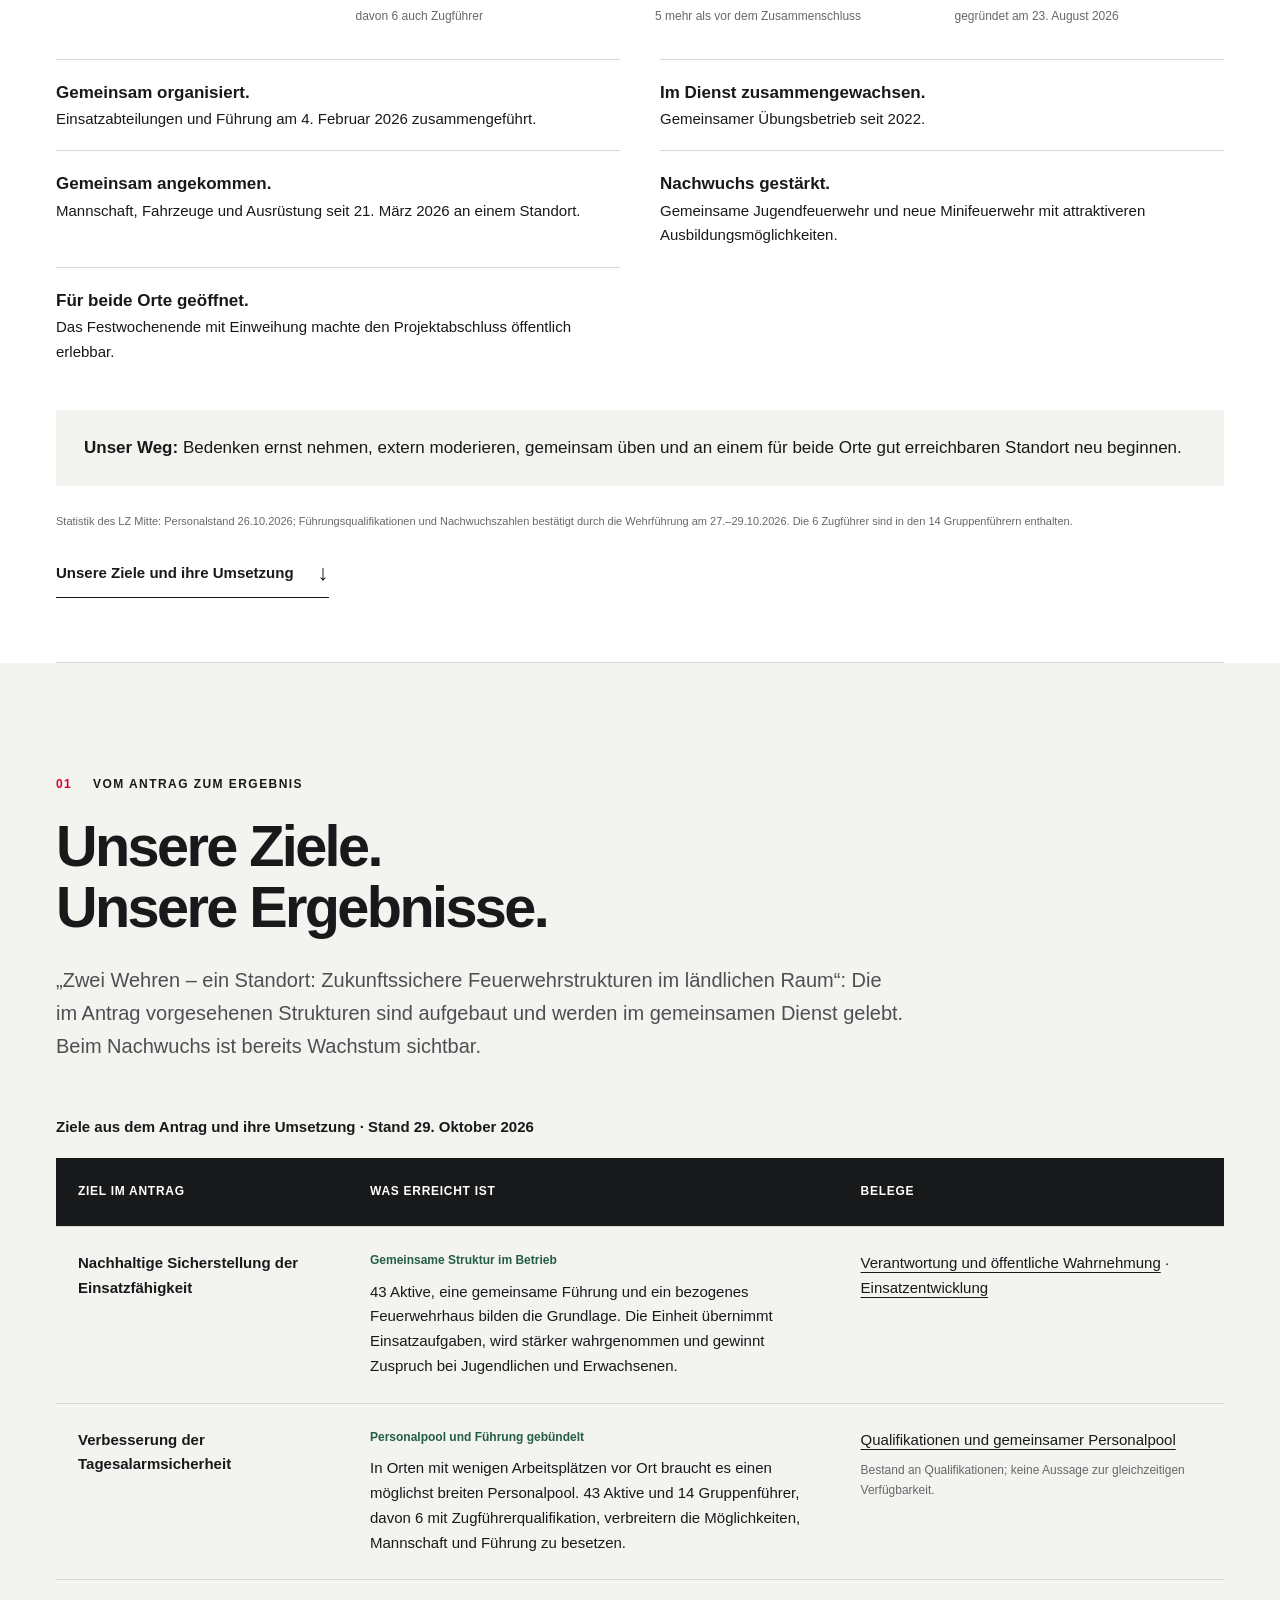
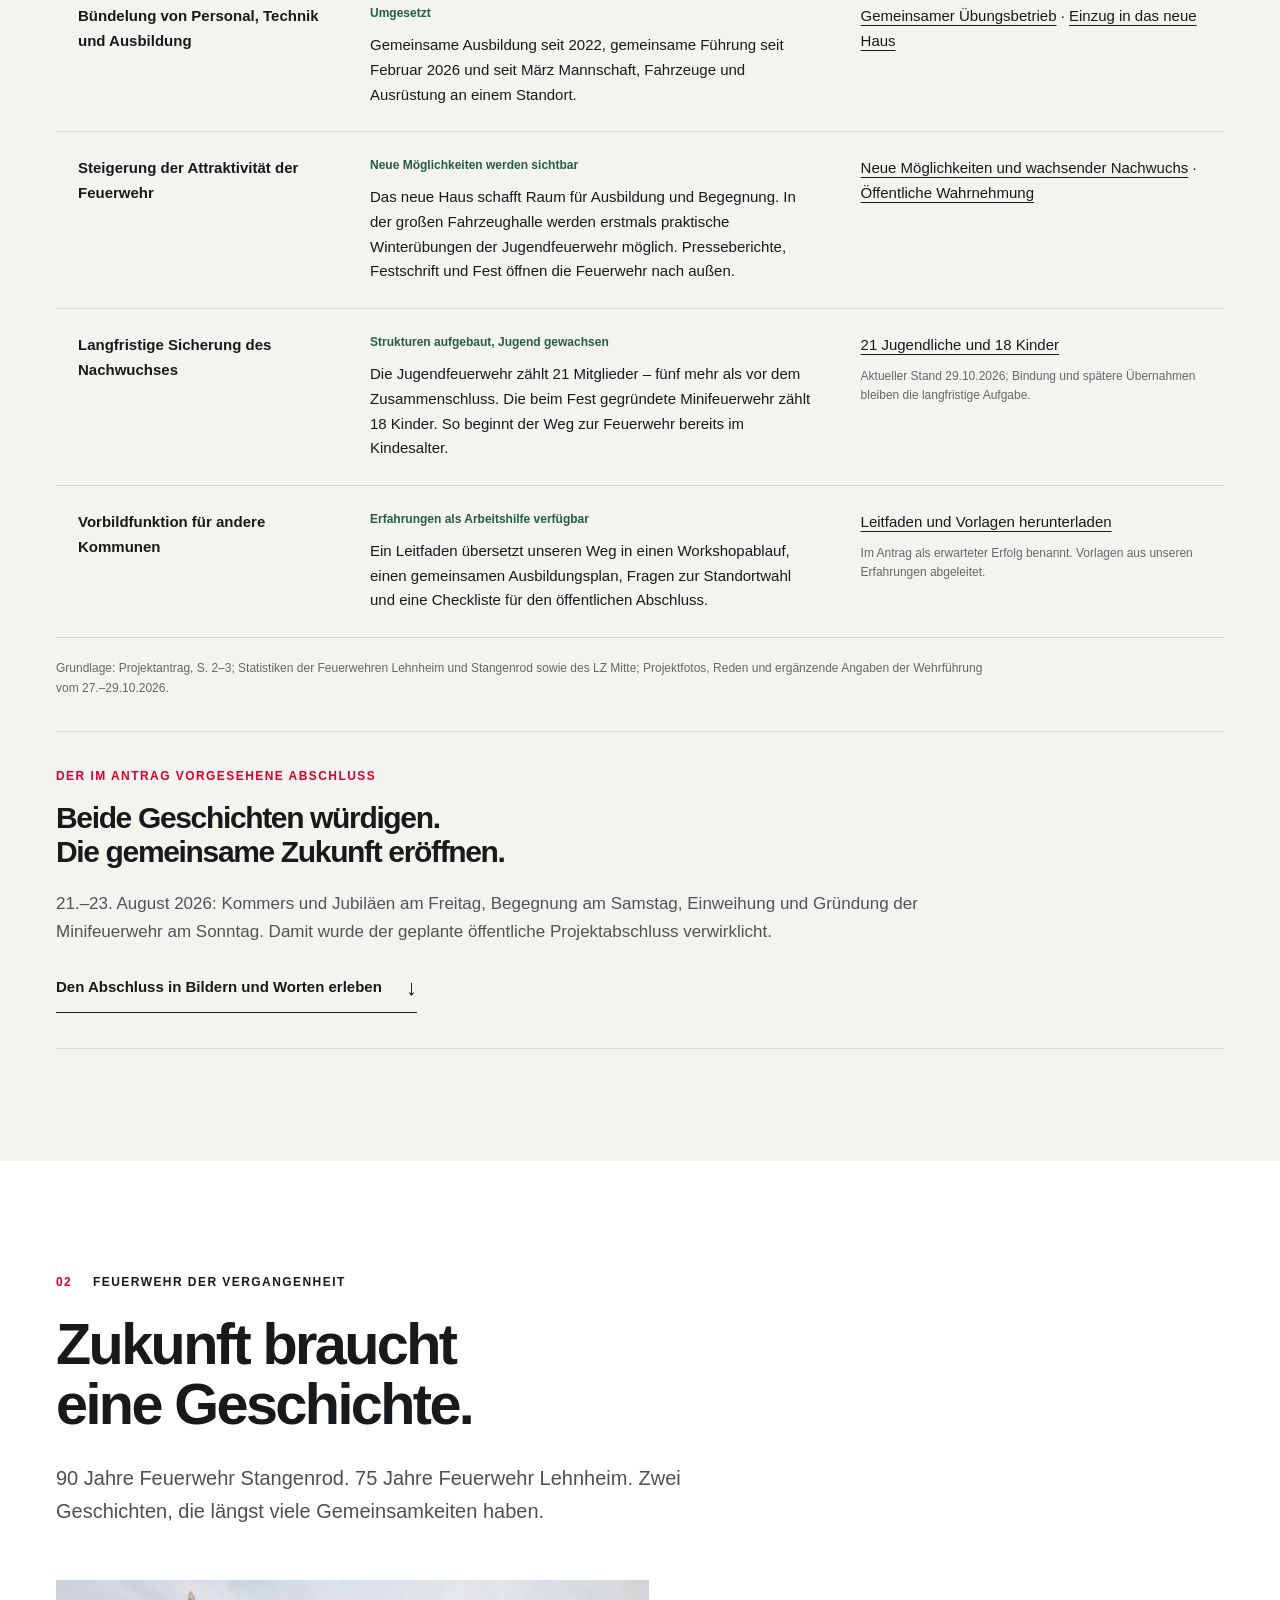
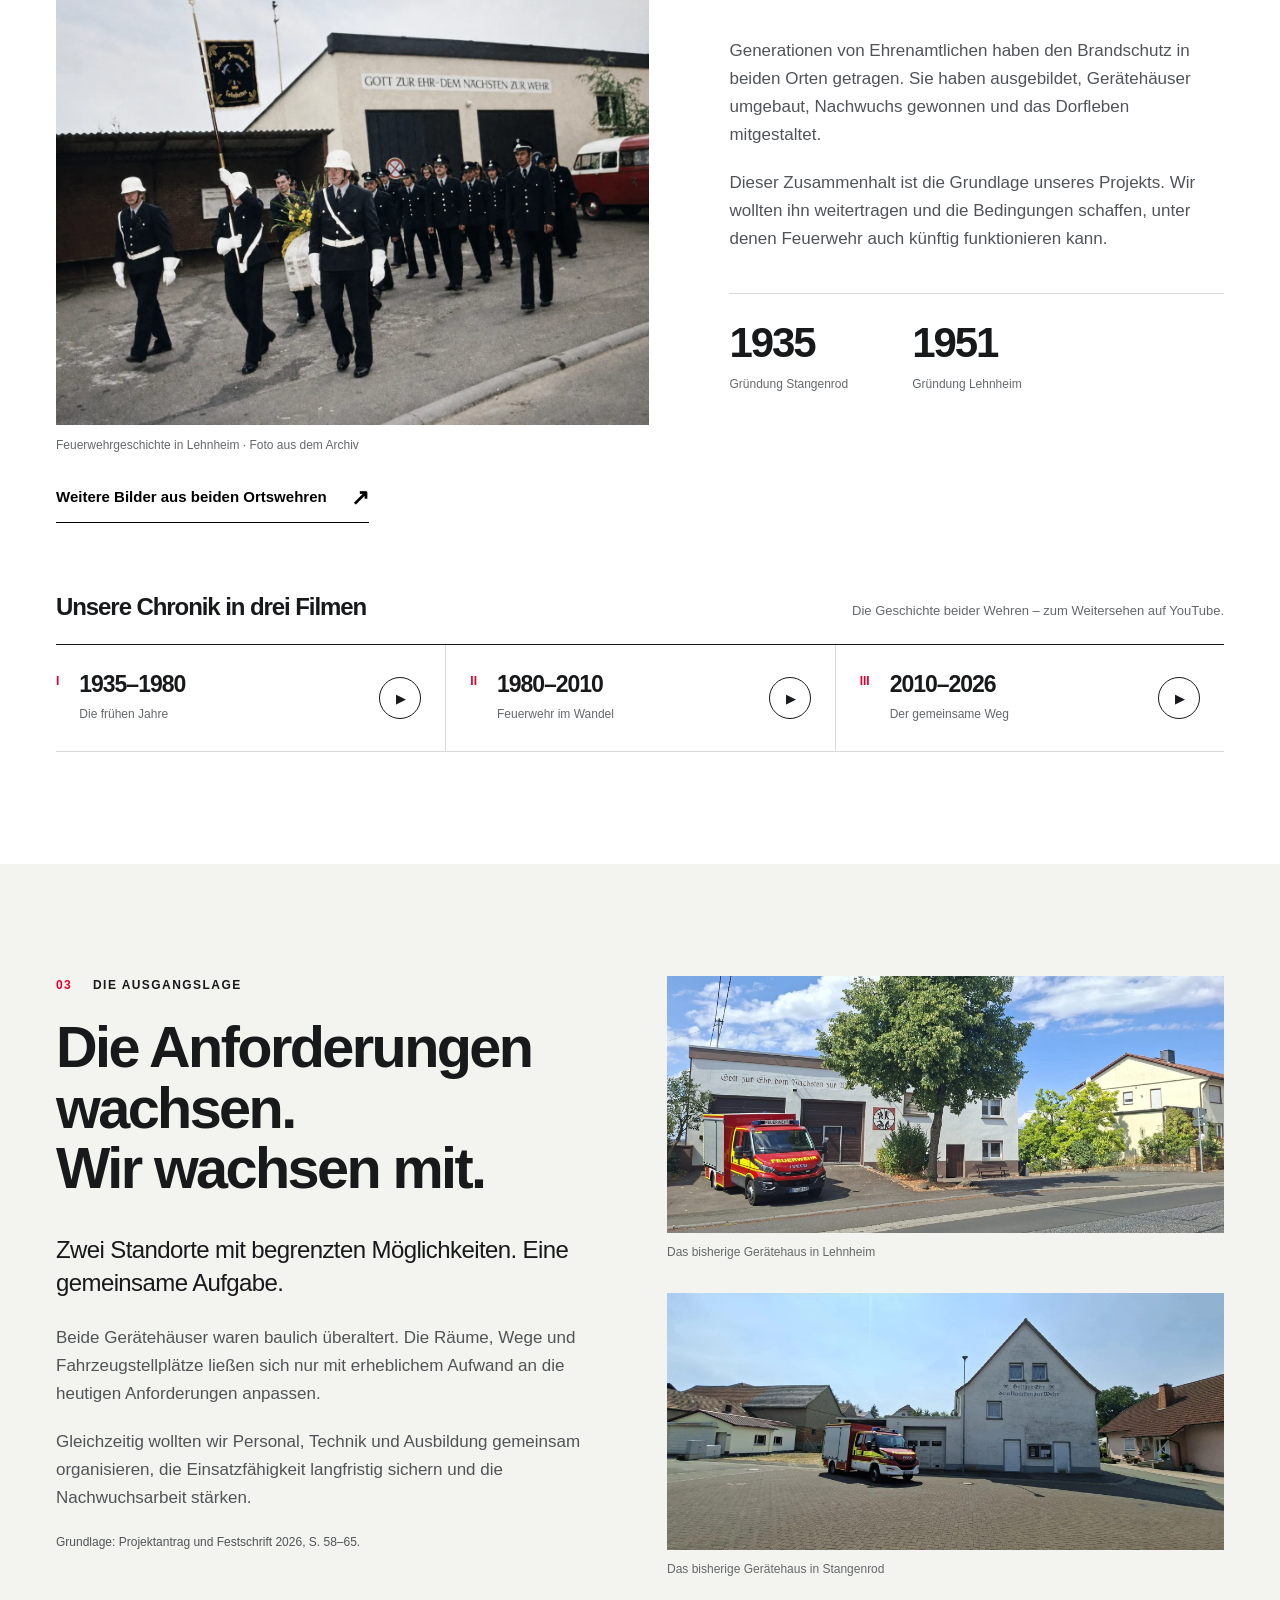
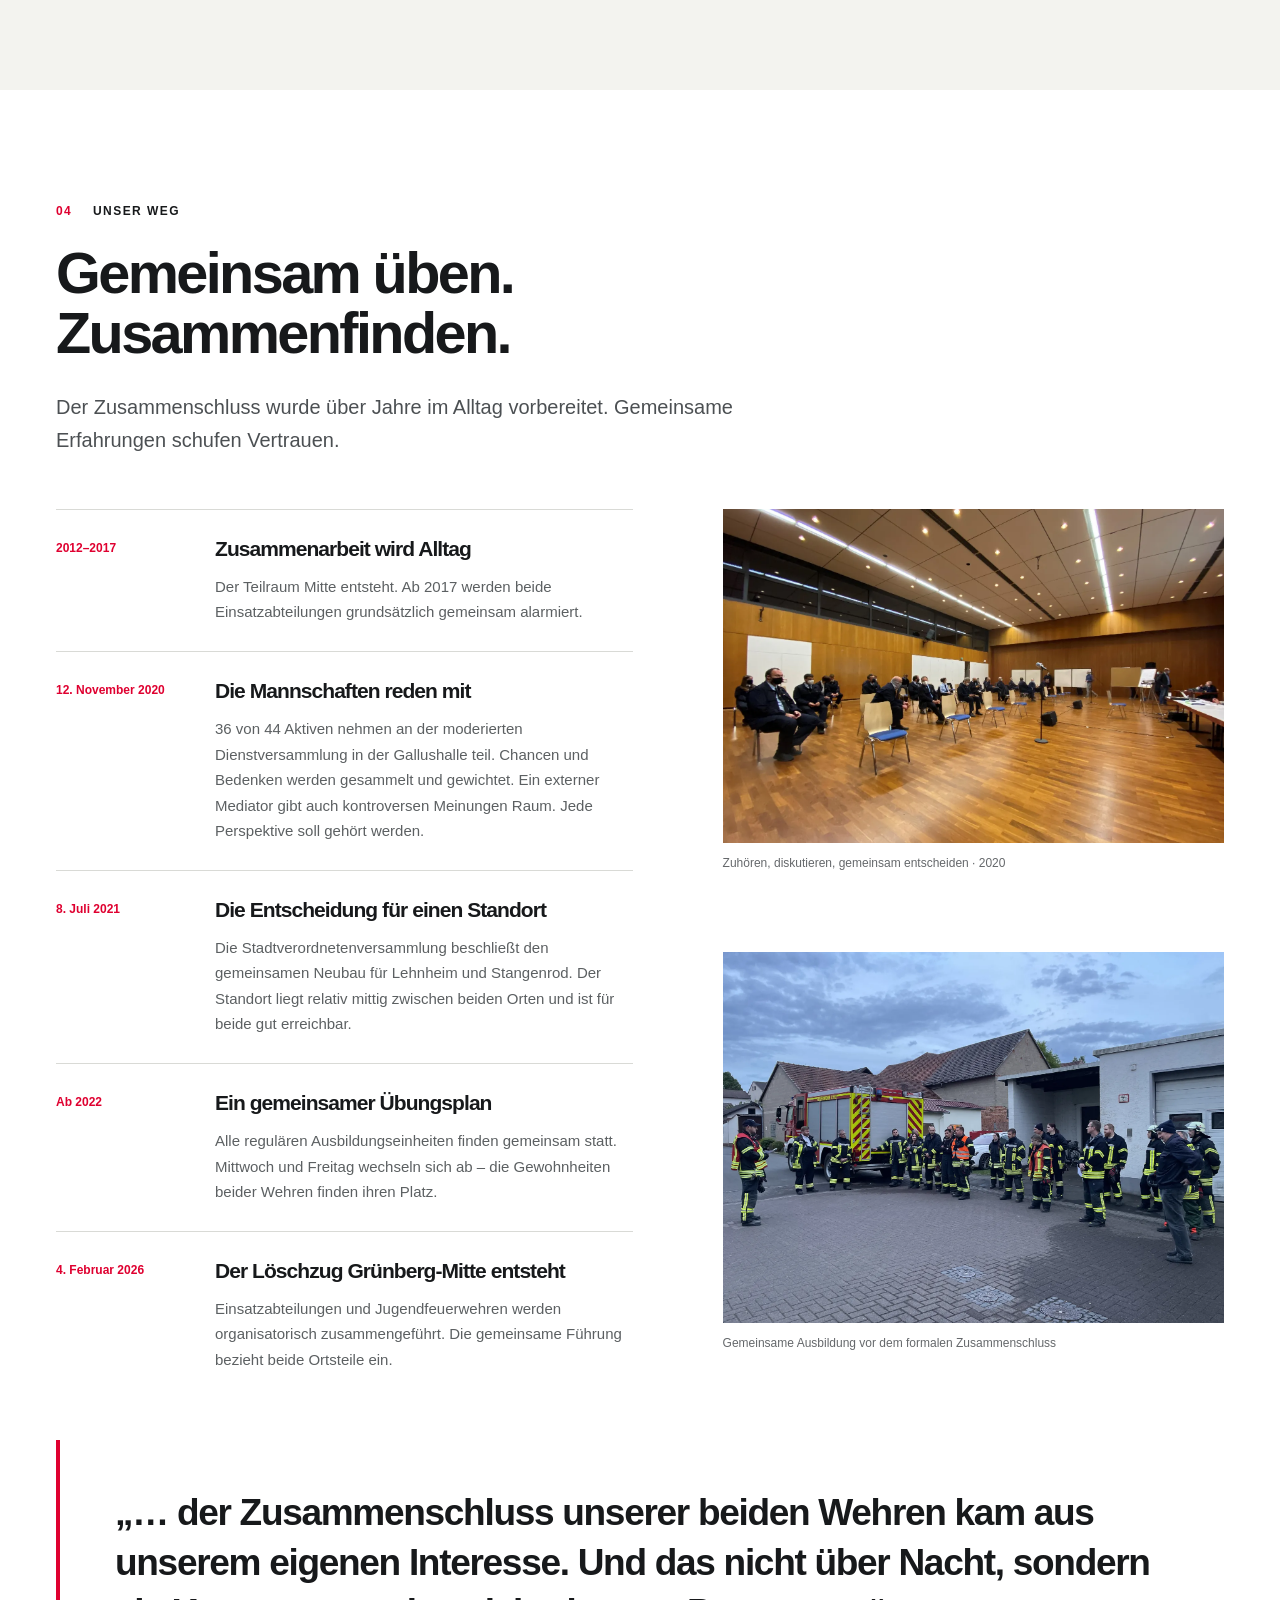
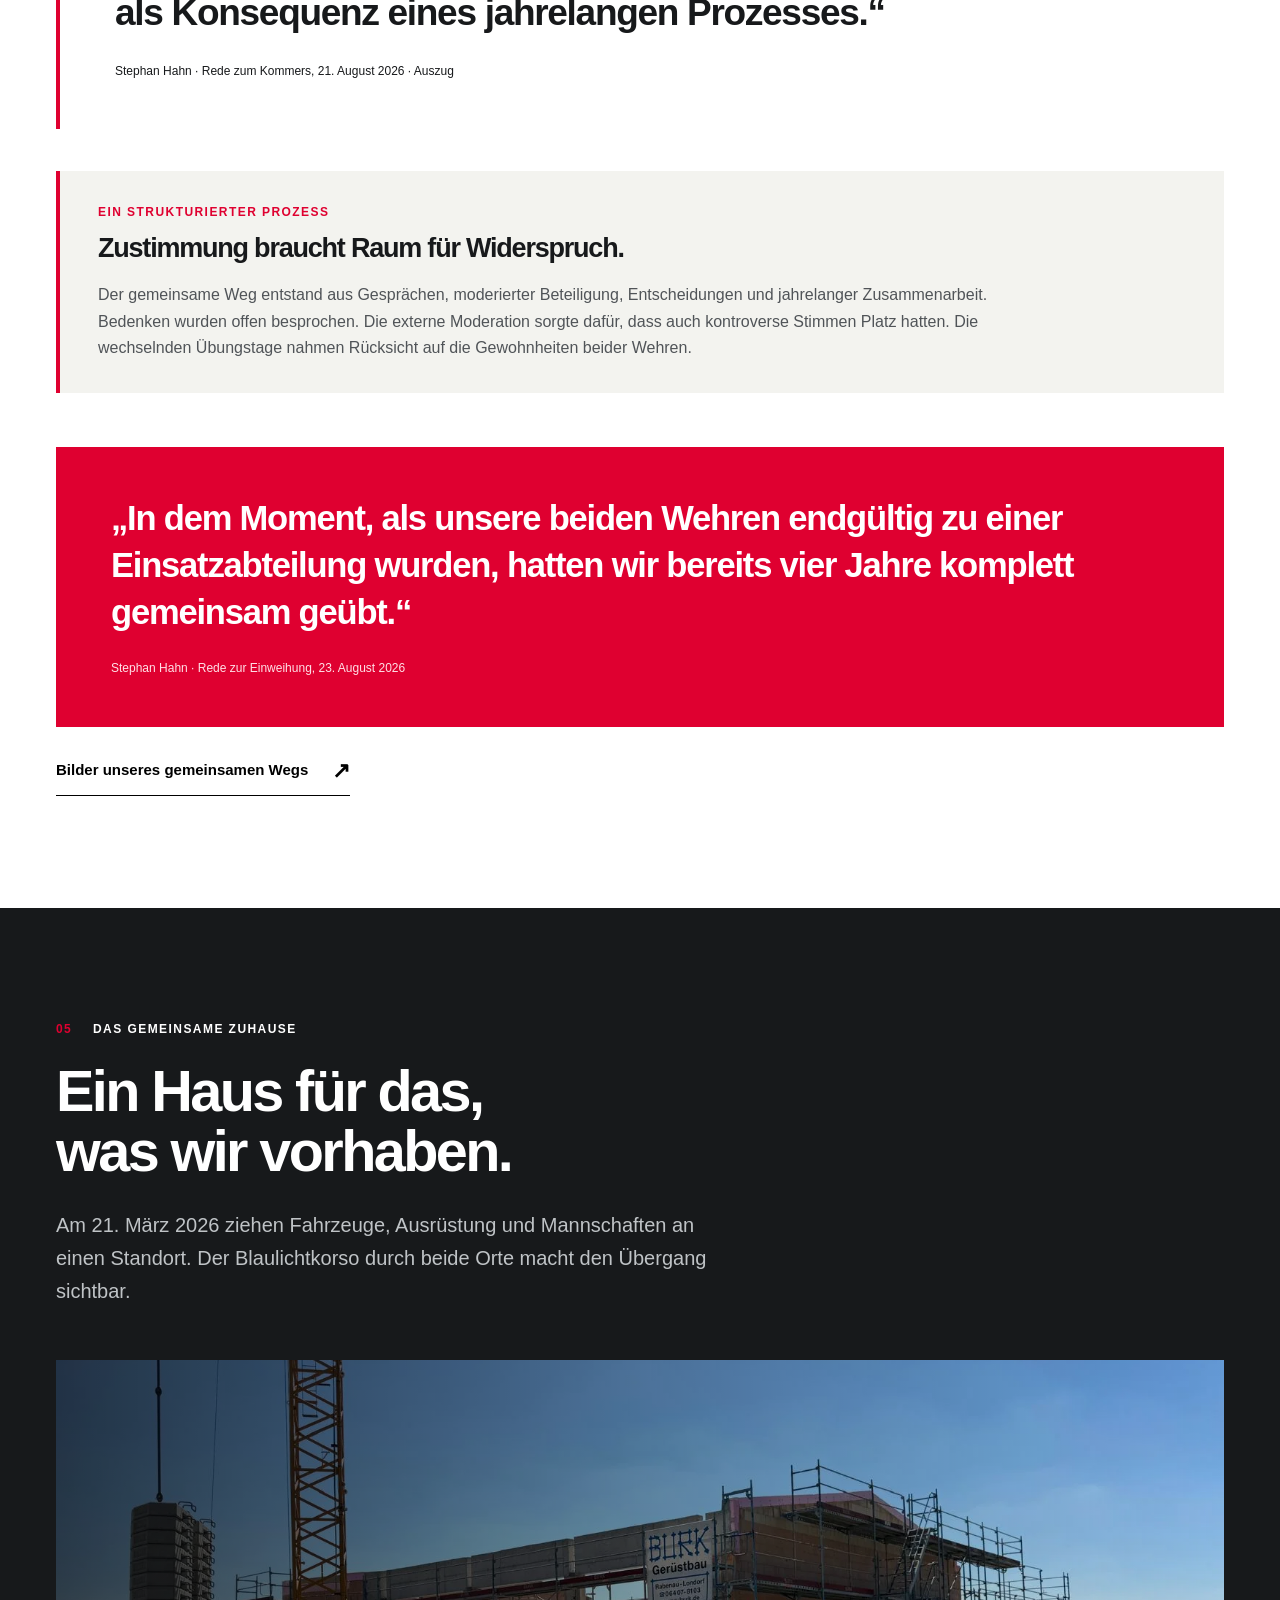
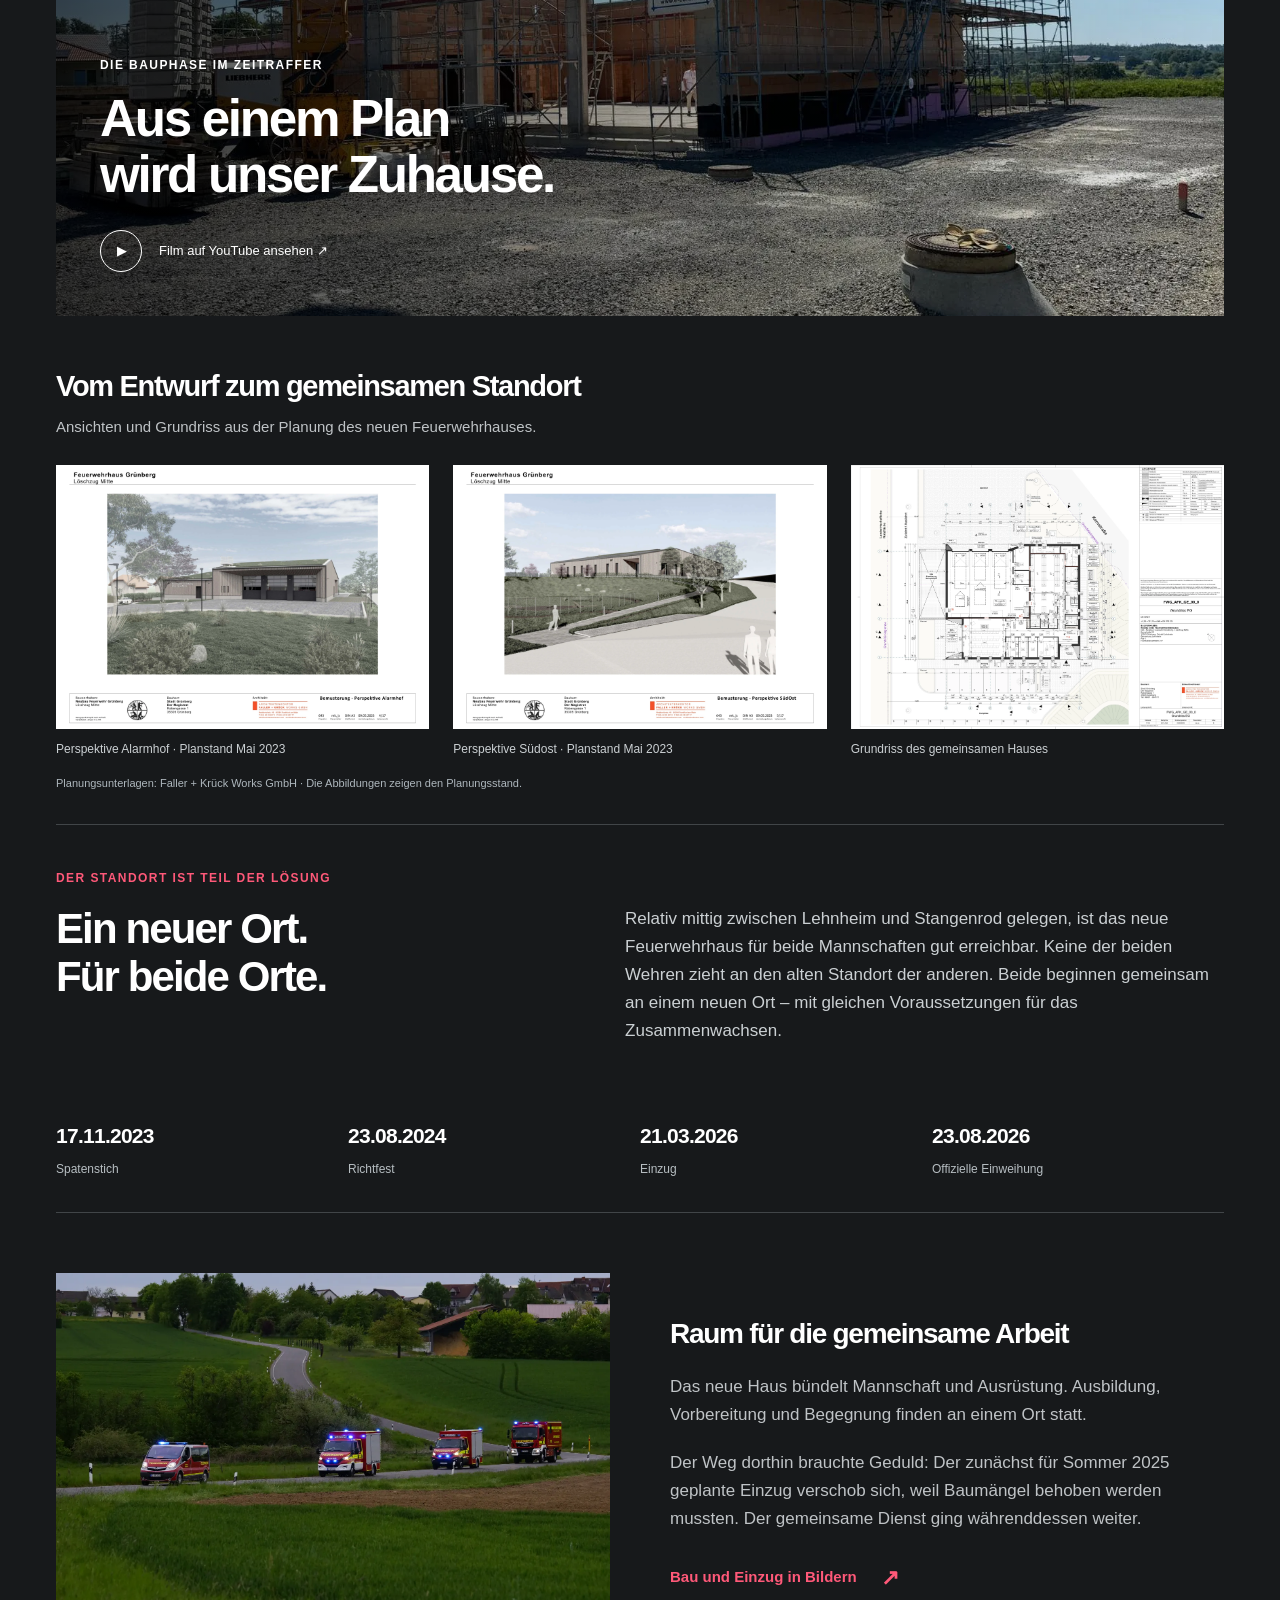
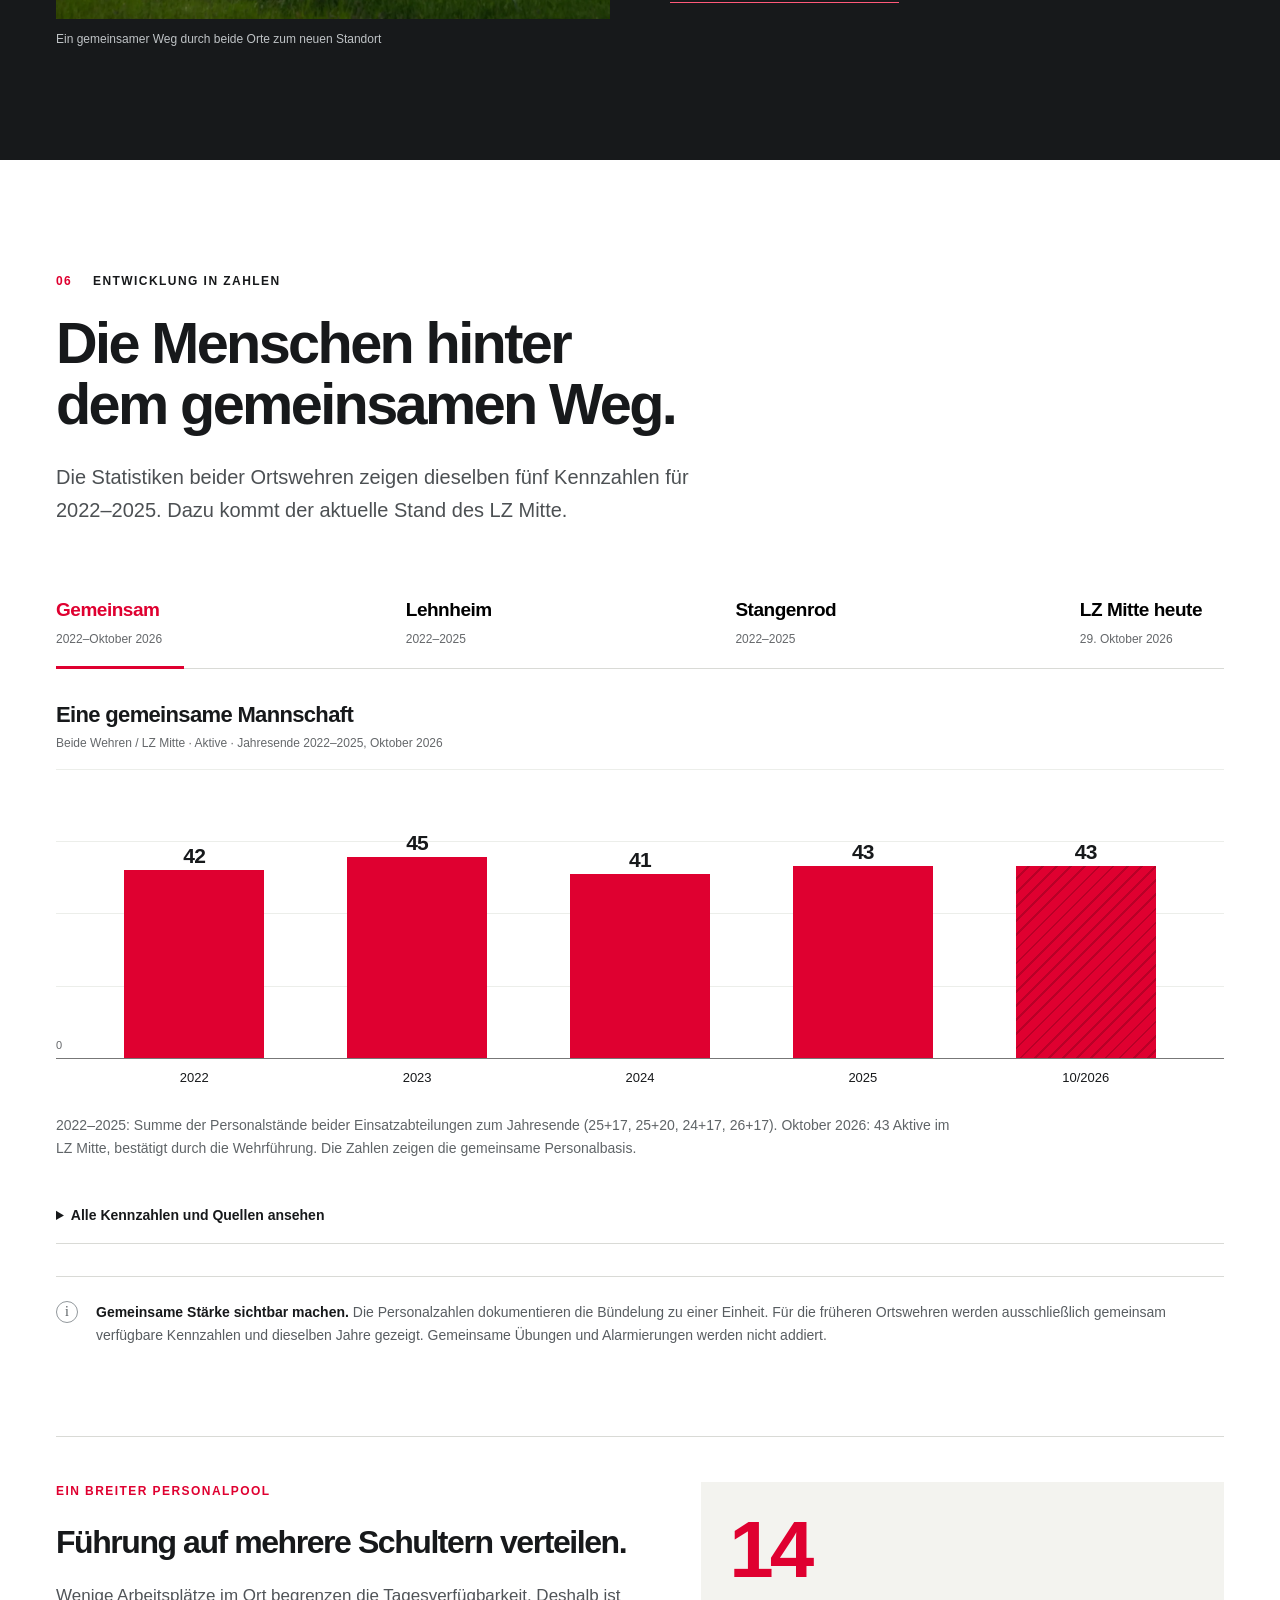
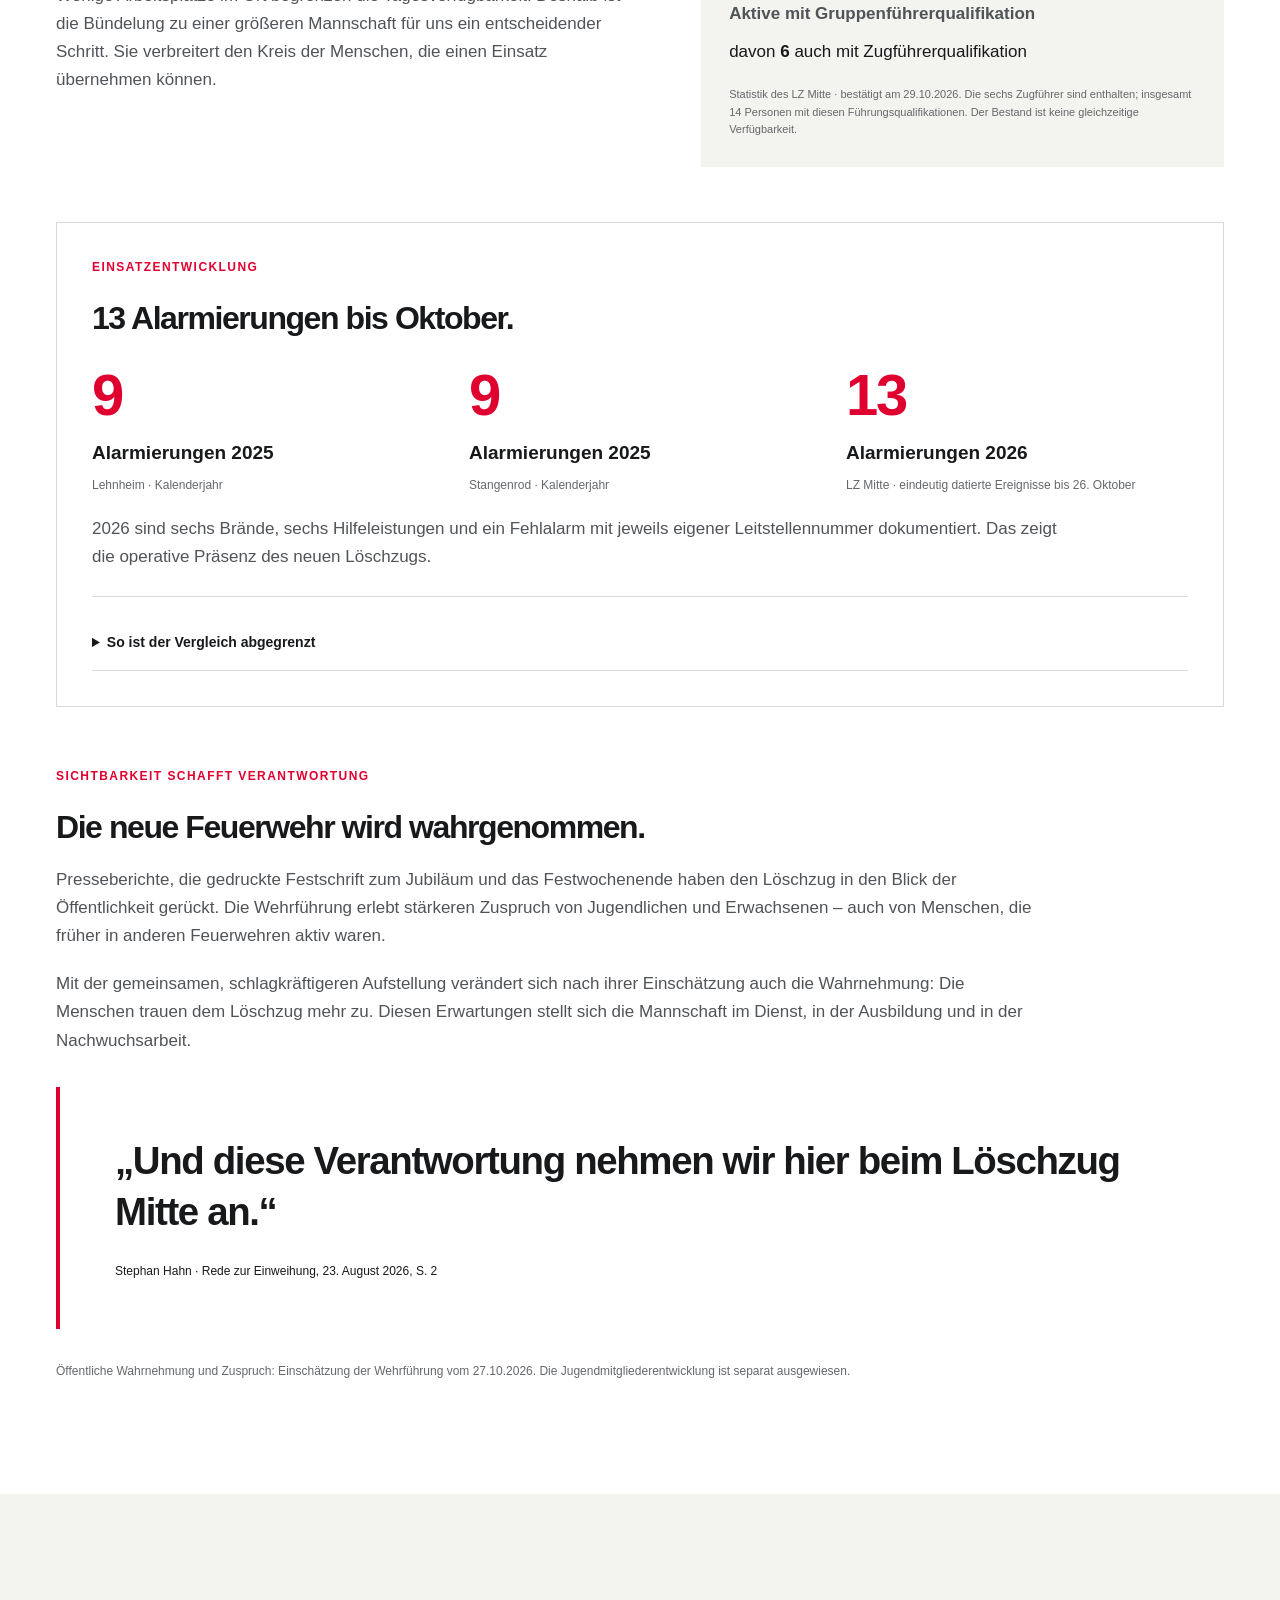
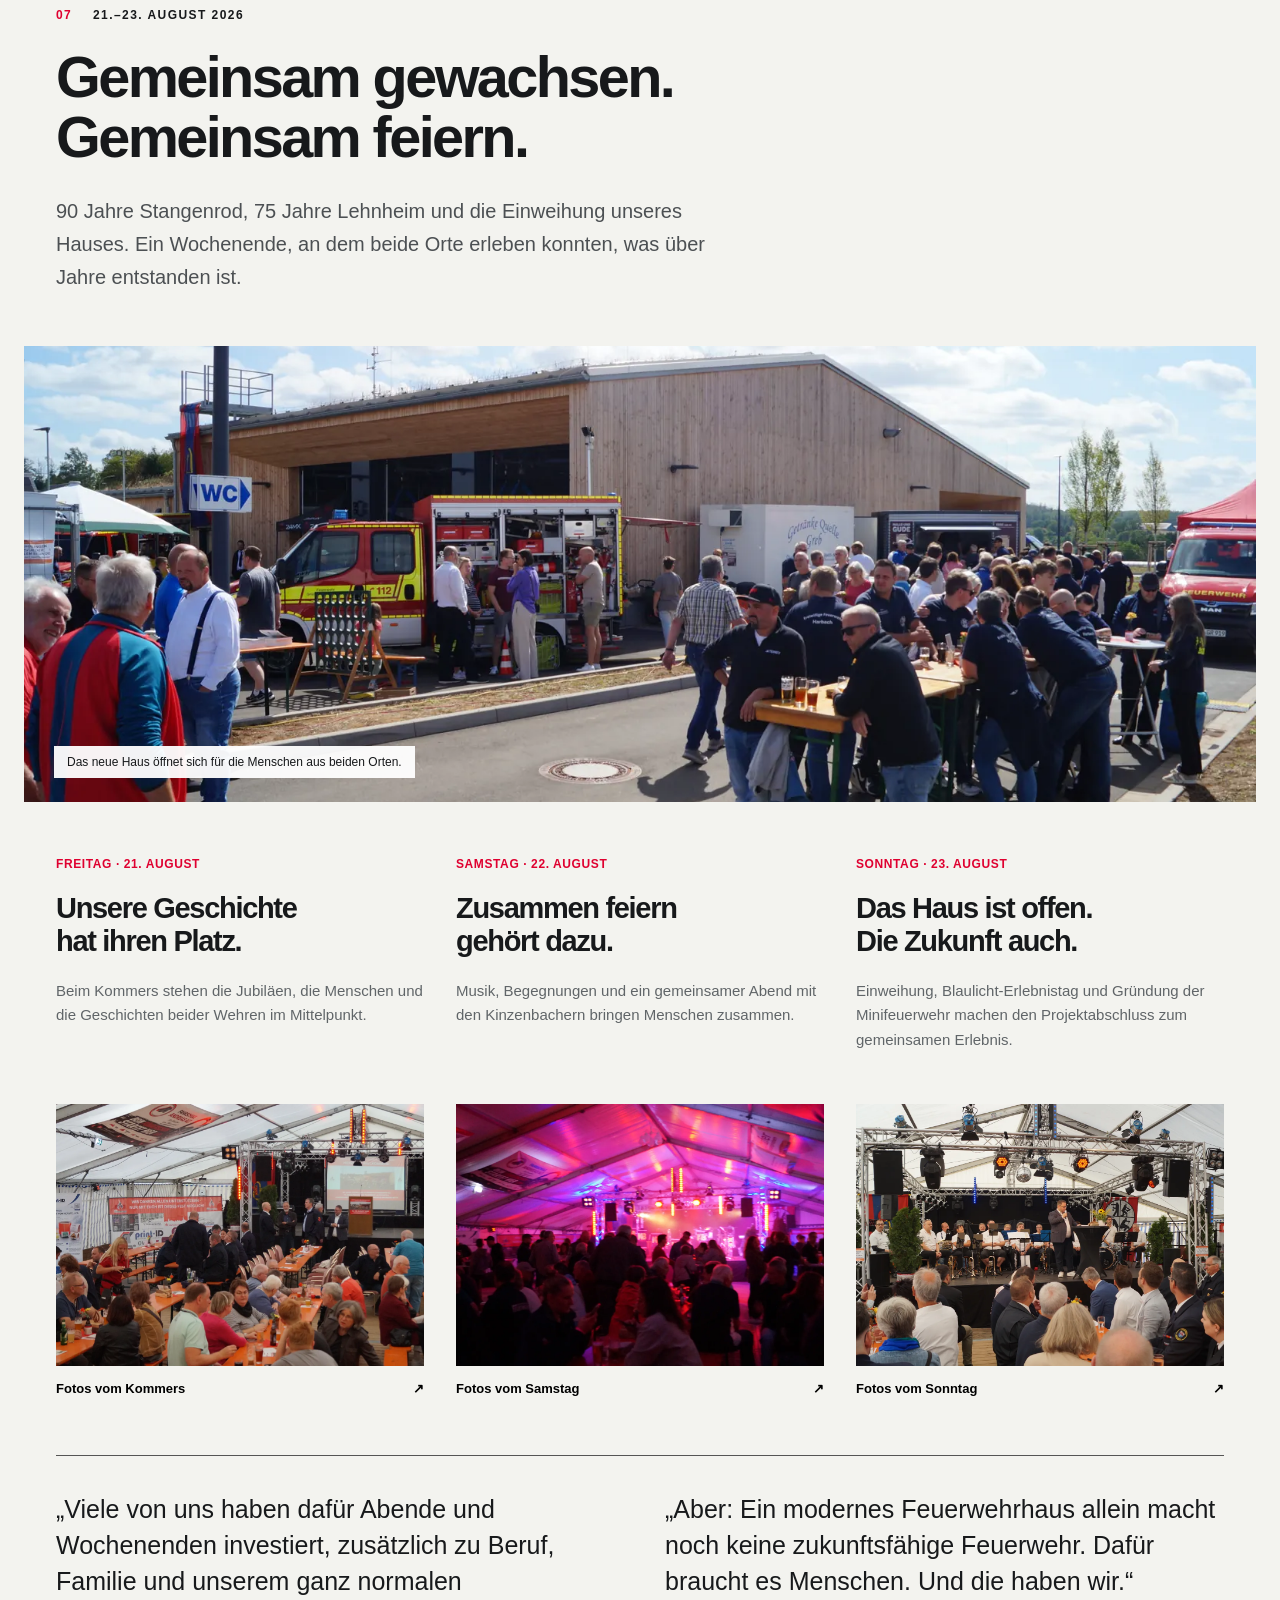
==== commit b23fc030: "Juryfassung aktualisieren: Qualifikationen, Nachwuchs und Ausbildungsstatistik; Rückmeldephase schli" ====
--- a/index.html
+++ b/index.html
@@ -13,9 +13,9 @@
   <title>Feuerwehr der Zukunft 2026 · Löschzug Grünberg-Mitte</title>
   <link rel="icon" href="foto-76.webp" type="image/webp">
   <link rel="stylesheet" href="styles.css">
-  <script src="statistics.js" defer></script>
-  <script src="app.js" defer></script>
-  <script src="feedback.js" defer></script>
+  <link rel="stylesheet" href="legal.css">
+  <script src="statistics.js?v=20261029" defer></script>
+  <script src="app.js?v=20261029" defer></script>
 </head>
 <body>
 <a class="skip-link" href="#inhalt">Zum Inhalt</a>
@@ -31,10 +31,10 @@
   <section class="hero chapter" id="start" data-chapter="Unser Projekt">
     <div class="hero-intro wrap">
       <div><p class="eyebrow">Wettbewerbsbeitrag · Löschzug Grünberg-Mitte</p><h1>ZWEI WEHREN. <br><span>EIN STANDORT.</span></h1></div>
-      <div class="hero-copy"><p class="lead">Eine gemeinsame Zukunft <br>für Lehnheim und Stangenrod.</p><p>Wie aus zwei Ortsfeuerwehren eine Mannschaft wurde. Und wie wir gemeinsam die Voraussetzungen für den Brandschutz von morgen schaffen.</p><div class="hero-download"><a class="button button-dark" href="projektdokumentation-jury-2026.pdf" download="Feuerwehr-der-Zukunft-2026_Projektdokumentation_LZ-Mitte.pdf" aria-describedby="jury-download-info">PDF für die Jury herunterladen <span aria-hidden="true">↓</span></a><small id="jury-download-info">11 Seiten · PDF · 5,8 MB · Stand 27.10.2026</small></div><a class="text-link" href="#bilanz">Unser Projektergebnis ansehen <span aria-hidden="true">↓</span></a></div>
+      <div class="hero-copy"><p class="lead">Eine gemeinsame Zukunft <br>für Lehnheim und Stangenrod.</p><p>Wie aus zwei Ortsfeuerwehren eine Mannschaft wurde. Und wie wir gemeinsam die Voraussetzungen für den Brandschutz von morgen schaffen.</p><div class="hero-download"><a class="button button-dark" href="projektdokumentation-jury-2026.pdf?v=20261029" download="Feuerwehr-der-Zukunft-2026_Projektdokumentation_LZ-Mitte.pdf" aria-describedby="jury-download-info">PDF für die Jury herunterladen <span aria-hidden="true">↓</span></a><small id="jury-download-info">12 Seiten · PDF · 5,8 MB · Stand 29.10.2026</small></div><a class="text-link" href="#bilanz">Unser Projektergebnis ansehen <span aria-hidden="true">↓</span></a></div>
     </div>
     <figure class="hero-photo"><img src="foto-65.webp" width="2400" height="942" fetchpriority="high" alt="Die Mannschaft und Jugendfeuerwehr des Löschzugs Grünberg-Mitte mit ihren Fahrzeugen vor dem gemeinsamen Feuerwehrhaus"><figcaption>Löschzug Grünberg-Mitte · Gemeinsam angekommen</figcaption></figure>
-    <div class="hero-facts wrap"><div><strong>1935 / 1951</strong><span>Unsere Wurzeln</span></div><div><strong>Seit 2022</strong><span>Gemeinsamer Übungsbetrieb</span></div><div><strong>2026</strong><span>Ein Löschzug. Ein Zuhause.</span></div><a href="#datenstand" class="status-link"><span class="status-dot"></span>Stand 27. Oktober 2026 <br><small>Beide Ortswehren und LZ Mitte</small></a></div>
+    <div class="hero-facts wrap"><div><strong>1935 / 1951</strong><span>Unsere Wurzeln</span></div><div><strong>Seit 2022</strong><span>Gemeinsamer Übungsbetrieb</span></div><div><strong>2026</strong><span>Ein Löschzug. Ein Zuhause.</span></div><a href="#datenstand" class="status-link"><span class="status-dot"></span>Stand 29. Oktober 2026 <br><small>Beide Ortswehren und LZ Mitte</small></a></div>
   </section>
 
   <section class="result-intro wrap" id="bilanz" aria-labelledby="result-intro-title">
@@ -43,9 +43,9 @@
     <p>Lehnheim und Stangenrod haben einen gemeinsamen Löschzug aufgebaut: mit gemeinsamer Führung, gemeinsamer Ausbildung und einem neuen Zuhause. Der Zusammenschluss wurde über Jahre mit den Mannschaften vorbereitet. Heute wächst darauf eine neue Generation Feuerwehr.</p>
     <div class="result-numbers" aria-label="Löschzug Mitte im Oktober 2026">
       <div><strong>43</strong><span>Aktive in einer Einheit</span></div>
-      <div><strong>14</strong><span>Gruppenführer</span><small>davon 5 auch Zugführer</small></div>
+      <div><strong>14</strong><span>Gruppenführer</span><small>davon 6 auch Zugführer</small></div>
       <div><strong>21</strong><span>Mitglieder der Jugendfeuerwehr</span><small>5 mehr als vor dem Zusammenschluss</small></div>
-      <div><strong>21</strong><span>Kinder in der Minifeuerwehr</span><small>gegründet am 23. August 2026</small></div>
+      <div><strong>18</strong><span>Kinder in der Minifeuerwehr</span><small>gegründet am 23. August 2026</small></div>
     </div>
     <ol class="result-steps">
       <li><strong>Gemeinsam organisiert.</strong> Einsatzabteilungen und Führung am 4. Februar 2026 zusammengeführt.</li>
@@ -55,14 +55,14 @@
       <li><strong>Für beide Orte geöffnet.</strong> Das Festwochenende mit Einweihung machte den Projektabschluss öffentlich erlebbar.</li>
     </ol>
     <p class="result-method"><strong>Unser Weg:</strong> Bedenken ernst nehmen, extern moderieren, gemeinsam üben und an einem für beide Orte gut erreichbaren Standort neu beginnen.</p>
-    <p class="source-inline result-source">Statistik des LZ Mitte: Personalstand 26.10.2026; Führungsqualifikationen und Nachwuchszahlen bestätigt durch die Wehrführung am 27.10.2026. Die 5 Zugführer sind in den 14 Gruppenführern enthalten.</p>
+    <p class="source-inline result-source">Statistik des LZ Mitte: Personalstand 26.10.2026; Führungsqualifikationen und Nachwuchszahlen bestätigt durch die Wehrführung am 27.–29.10.2026. Die 6 Zugführer sind in den 14 Gruppenführern enthalten.</p>
     <a class="text-link" href="#ergebnis">Unsere Ziele und ihre Umsetzung <span aria-hidden="true">↓</span></a>
   </section>
 
   <section class="chapter section results" id="ergebnis" data-chapter="Ziele und Ergebnisse"><div class="wrap">
     <div class="section-heading"><p class="eyebrow"><span>01</span> Vom Antrag zum Ergebnis</p><h2>Unsere Ziele.<br>Unsere Ergebnisse.</h2><p class="section-intro">„Zwei Wehren – ein Standort: Zukunftssichere Feuerwehrstrukturen im ländlichen Raum“: Die im Antrag vorgesehenen Strukturen sind aufgebaut und werden im gemeinsamen Dienst gelebt. Beim Nachwuchs ist bereits Wachstum sichtbar.</p></div>
-    <table class="goals-table"><caption>Ziele aus dem Antrag und ihre Umsetzung · Stand 27. Oktober 2026</caption><thead><tr><th scope="col">Ziel im Antrag</th><th scope="col">Was erreicht ist</th><th scope="col">Belege</th></tr></thead><tbody><tr><th scope="row">Nachhaltige Sicherstellung der Einsatzfähigkeit</th><td data-label="Umsetzung"><strong>Gemeinsame Struktur im Betrieb</strong>43 Aktive, eine gemeinsame Führung und ein bezogenes Feuerwehrhaus bilden die Grundlage. Die Einheit übernimmt Einsatzaufgaben, wird stärker wahrgenommen und gewinnt Zuspruch bei Jugendlichen und Erwachsenen.</td><td data-label="Belege"><a href="#verantwortung">Verantwortung und öffentliche Wahrnehmung</a> · <a href="#einsatzentwicklung">Einsatzentwicklung</a></td></tr><tr><th scope="row">Verbesserung der Tagesalarmsicherheit</th><td data-label="Umsetzung"><strong>Personalpool und Führung gebündelt</strong>In Orten mit wenigen Arbeitsplätzen vor Ort braucht es einen möglichst breiten Personalpool. 43 Aktive und 14 Gruppenführer, davon 5 mit Zugführerqualifikation, verbreitern die Möglichkeiten, Mannschaft und Führung zu besetzen.</td><td data-label="Belege"><a href="#fuehrung">Qualifikationen und gemeinsamer Personalpool</a><small>Bestand an Qualifikationen; keine Aussage zur gleichzeitigen Verfügbarkeit.</small></td></tr><tr><th scope="row">Bündelung von Personal, Technik und Ausbildung</th><td data-label="Umsetzung"><strong>Umgesetzt</strong>Gemeinsame Ausbildung seit 2022, gemeinsame Führung seit Februar 2026 und seit März Mannschaft, Fahrzeuge und Ausrüstung an einem Standort.</td><td data-label="Belege"><a href="#zusammenwachsen">Gemeinsamer Übungsbetrieb</a> · <a href="#geraetehaus">Einzug in das neue Haus</a></td></tr><tr><th scope="row">Steigerung der Attraktivität der Feuerwehr</th><td data-label="Umsetzung"><strong>Neue Möglichkeiten werden sichtbar</strong>Das neue Haus schafft Raum für Ausbildung und Begegnung. In der großen Fahrzeughalle werden erstmals praktische Winterübungen der Jugendfeuerwehr möglich. Presseberichte, Festschrift und Fest öffnen die Feuerwehr nach außen.</td><td data-label="Belege"><a href="#zukunft">Neue Möglichkeiten und wachsender Nachwuchs</a> · <a href="#verantwortung">Öffentliche Wahrnehmung</a></td></tr><tr><th scope="row">Langfristige Sicherung des Nachwuchses</th><td data-label="Umsetzung"><strong>Strukturen aufgebaut, Jugend gewachsen</strong>Die Jugendfeuerwehr zählt 21 Mitglieder – fünf mehr als vor dem Zusammenschluss. Die beim Fest gegründete Minifeuerwehr zählt ebenfalls 21 Kinder. So beginnt der Weg zur Feuerwehr bereits im Kindesalter.</td><td data-label="Belege"><a href="#zukunft">21 Jugendliche und 21 Kinder</a><small>Aktueller Stand 27.10.2026; Bindung und spätere Übernahmen bleiben die langfristige Aufgabe.</small></td></tr><tr><th scope="row">Vorbildfunktion für andere Kommunen</th><td data-label="Umsetzung"><strong>Erfahrungen als Arbeitshilfe verfügbar</strong>Ein Leitfaden übersetzt unseren Weg in einen Workshopablauf, einen gemeinsamen Ausbildungsplan, Fragen zur Standortwahl und eine Checkliste für den öffentlichen Abschluss.</td><td data-label="Belege"><a href="#leitfaden">Leitfaden und Vorlagen herunterladen</a><small>Im Antrag als erwarteter Erfolg benannt. Vorlagen aus unseren Erfahrungen abgeleitet.</small></td></tr></tbody></table>
-    <p class="source-inline">Grundlage: Projektantrag, S. 2–3; Statistiken der Feuerwehren Lehnheim und Stangenrod sowie des LZ Mitte; Projektfotos, Reden und ergänzende Angaben der Wehrführung vom 27.10.2026.</p>
+    <table class="goals-table"><caption>Ziele aus dem Antrag und ihre Umsetzung · Stand 29. Oktober 2026</caption><thead><tr><th scope="col">Ziel im Antrag</th><th scope="col">Was erreicht ist</th><th scope="col">Belege</th></tr></thead><tbody><tr><th scope="row">Nachhaltige Sicherstellung der Einsatzfähigkeit</th><td data-label="Umsetzung"><strong>Gemeinsame Struktur im Betrieb</strong>43 Aktive, eine gemeinsame Führung und ein bezogenes Feuerwehrhaus bilden die Grundlage. Die Einheit übernimmt Einsatzaufgaben, wird stärker wahrgenommen und gewinnt Zuspruch bei Jugendlichen und Erwachsenen.</td><td data-label="Belege"><a href="#verantwortung">Verantwortung und öffentliche Wahrnehmung</a> · <a href="#einsatzentwicklung">Einsatzentwicklung</a></td></tr><tr><th scope="row">Verbesserung der Tagesalarmsicherheit</th><td data-label="Umsetzung"><strong>Personalpool und Führung gebündelt</strong>In Orten mit wenigen Arbeitsplätzen vor Ort braucht es einen möglichst breiten Personalpool. 43 Aktive und 14 Gruppenführer, davon 6 mit Zugführerqualifikation, verbreitern die Möglichkeiten, Mannschaft und Führung zu besetzen.</td><td data-label="Belege"><a href="#fuehrung">Qualifikationen und gemeinsamer Personalpool</a><small>Bestand an Qualifikationen; keine Aussage zur gleichzeitigen Verfügbarkeit.</small></td></tr><tr><th scope="row">Bündelung von Personal, Technik und Ausbildung</th><td data-label="Umsetzung"><strong>Umgesetzt</strong>Gemeinsame Ausbildung seit 2022, gemeinsame Führung seit Februar 2026 und seit März Mannschaft, Fahrzeuge und Ausrüstung an einem Standort.</td><td data-label="Belege"><a href="#zusammenwachsen">Gemeinsamer Übungsbetrieb</a> · <a href="#geraetehaus">Einzug in das neue Haus</a></td></tr><tr><th scope="row">Steigerung der Attraktivität der Feuerwehr</th><td data-label="Umsetzung"><strong>Neue Möglichkeiten werden sichtbar</strong>Das neue Haus schafft Raum für Ausbildung und Begegnung. In der großen Fahrzeughalle werden erstmals praktische Winterübungen der Jugendfeuerwehr möglich. Presseberichte, Festschrift und Fest öffnen die Feuerwehr nach außen.</td><td data-label="Belege"><a href="#zukunft">Neue Möglichkeiten und wachsender Nachwuchs</a> · <a href="#verantwortung">Öffentliche Wahrnehmung</a></td></tr><tr><th scope="row">Langfristige Sicherung des Nachwuchses</th><td data-label="Umsetzung"><strong>Strukturen aufgebaut, Jugend gewachsen</strong>Die Jugendfeuerwehr zählt 21 Mitglieder – fünf mehr als vor dem Zusammenschluss. Die beim Fest gegründete Minifeuerwehr zählt 18 Kinder. So beginnt der Weg zur Feuerwehr bereits im Kindesalter.</td><td data-label="Belege"><a href="#zukunft">21 Jugendliche und 18 Kinder</a><small>Aktueller Stand 29.10.2026; Bindung und spätere Übernahmen bleiben die langfristige Aufgabe.</small></td></tr><tr><th scope="row">Vorbildfunktion für andere Kommunen</th><td data-label="Umsetzung"><strong>Erfahrungen als Arbeitshilfe verfügbar</strong>Ein Leitfaden übersetzt unseren Weg in einen Workshopablauf, einen gemeinsamen Ausbildungsplan, Fragen zur Standortwahl und eine Checkliste für den öffentlichen Abschluss.</td><td data-label="Belege"><a href="#leitfaden">Leitfaden und Vorlagen herunterladen</a><small>Im Antrag als erwarteter Erfolg benannt. Vorlagen aus unseren Erfahrungen abgeleitet.</small></td></tr></tbody></table>
+    <p class="source-inline">Grundlage: Projektantrag, S. 2–3; Statistiken der Feuerwehren Lehnheim und Stangenrod sowie des LZ Mitte; Projektfotos, Reden und ergänzende Angaben der Wehrführung vom 27.–29.10.2026.</p>
     <div class="completion-story"><p class="eyebrow">Der im Antrag vorgesehene Abschluss</p><h3>Beide Geschichten würdigen.<br>Die gemeinsame Zukunft eröffnen.</h3><p>21.–23. August 2026: Kommers und Jubiläen am Freitag, Begegnung am Samstag, Einweihung und Gründung der Minifeuerwehr am Sonntag. Damit wurde der geplante öffentliche Projektabschluss verwirklicht.</p><a class="text-link" href="#fest">Den Abschluss in Bildern und Worten erleben <span aria-hidden="true">↓</span></a></div>
   </div></section>
 
@@ -109,8 +109,8 @@
   </section>
 
   <section class="chapter section wrap" id="zahlen" data-chapter="Entwicklung in Zahlen">
-    <div class="section-heading"><p class="eyebrow"><span>06</span> Entwicklung in Zahlen</p><h2>Die Menschen hinter <br>dem gemeinsamen Weg.</h2><p class="section-intro">Die Statistiken beider Ortswehren zeigen dieselben vier Kennzahlen für 2022–2025. Dazu kommt der aktuelle Stand des LZ Mitte.</p></div>
-    <div class="data-tabs" role="tablist" aria-label="Statistik nach Einheit"><button type="button" role="tab" aria-selected="true" tabindex="0" id="tab-gesamt" aria-controls="statistics-panel" data-unit="gesamt">Gemeinsam <span>2022–Oktober 2026</span></button><button type="button" role="tab" aria-selected="false" tabindex="-1" id="tab-lehnheim" aria-controls="statistics-panel" data-unit="lehnheim">Lehnheim <span>2022–2025</span></button><button type="button" role="tab" aria-selected="false" tabindex="-1" id="tab-stangenrod" aria-controls="statistics-panel" data-unit="stangenrod">Stangenrod <span>2022–2025</span></button><button type="button" role="tab" aria-selected="false" tabindex="-1" id="tab-mitte" aria-controls="statistics-panel" data-unit="mitte">LZ Mitte heute <span>27. Oktober 2026</span></button></div>
+    <div class="section-heading"><p class="eyebrow"><span>06</span> Entwicklung in Zahlen</p><h2>Die Menschen hinter <br>dem gemeinsamen Weg.</h2><p class="section-intro">Die Statistiken beider Ortswehren zeigen dieselben fünf Kennzahlen für 2022–2025. Dazu kommt der aktuelle Stand des LZ Mitte.</p></div>
+    <div class="data-tabs" role="tablist" aria-label="Statistik nach Einheit"><button type="button" role="tab" aria-selected="true" tabindex="0" id="tab-gesamt" aria-controls="statistics-panel" data-unit="gesamt">Gemeinsam <span>2022–Oktober 2026</span></button><button type="button" role="tab" aria-selected="false" tabindex="-1" id="tab-lehnheim" aria-controls="statistics-panel" data-unit="lehnheim">Lehnheim <span>2022–2025</span></button><button type="button" role="tab" aria-selected="false" tabindex="-1" id="tab-stangenrod" aria-controls="statistics-panel" data-unit="stangenrod">Stangenrod <span>2022–2025</span></button><button type="button" role="tab" aria-selected="false" tabindex="-1" id="tab-mitte" aria-controls="statistics-panel" data-unit="mitte">LZ Mitte heute <span>29. Oktober 2026</span></button></div>
     <div id="statistics-panel" role="tabpanel" aria-labelledby="tab-gesamt" tabindex="0">
       <div class="metric-controls"><label for="metric">Kennzahl</label><select id="metric"><option value="active">Aktive</option><option value="exercises">Übungen</option><option value="attendance">Durchschnittliche Übungsbeteiligung</option><option value="alarms">Alarmierungen</option></select></div>
       <div id="stat-visual" aria-live="polite"></div>
@@ -120,7 +120,7 @@
     <div class="data-note"><span aria-hidden="true">i</span><p><strong>Gemeinsame Stärke sichtbar machen.</strong> Die Personalzahlen dokumentieren die Bündelung zu einer Einheit. Für die früheren Ortswehren werden ausschließlich gemeinsam verfügbare Kennzahlen und dieselben Jahre gezeigt. Gemeinsame Übungen und Alarmierungen werden nicht addiert.</p></div>
     <noscript><p>Aktive beider Ortswehren zusammen zum Jahresende: 2022: 42; 2023: 45; 2024: 41; 2025: 43. LZ Mitte im Oktober 2026: 43 Aktive. Die vollständige aggregierte Auswertung mit Quellen ist als JSON herunterladbar.</p></noscript><div id="print-data" class="print-data"></div>
 
-    <div class="operational-proof" id="fuehrung"><div><p class="eyebrow">Ein breiter Personalpool</p><h3>Führung auf mehrere Schultern verteilen.</h3><p>Wenige Arbeitsplätze im Ort begrenzen die Tagesverfügbarkeit. Deshalb ist die Bündelung zu einer größeren Mannschaft für uns ein entscheidender Schritt. Sie verbreitert den Kreis der Menschen, die einen Einsatz übernehmen können.</p></div><div class="leadership-numbers"><strong>14</strong><p>Aktive mit Gruppenführerqualifikation</p><span>davon <b>5</b> auch mit Zugführerqualifikation</span><small>Statistik des LZ Mitte · bestätigt am 27.10.2026. Die fünf Zugführer sind enthalten; insgesamt 14 Personen mit diesen Führungsqualifikationen. Der Bestand ist keine gleichzeitige Verfügbarkeit.</small></div></div>
+    <div class="operational-proof" id="fuehrung"><div><p class="eyebrow">Ein breiter Personalpool</p><h3>Führung auf mehrere Schultern verteilen.</h3><p>Wenige Arbeitsplätze im Ort begrenzen die Tagesverfügbarkeit. Deshalb ist die Bündelung zu einer größeren Mannschaft für uns ein entscheidender Schritt. Sie verbreitert den Kreis der Menschen, die einen Einsatz übernehmen können.</p></div><div class="leadership-numbers"><strong>14</strong><p>Aktive mit Gruppenführerqualifikation</p><span>davon <b>6</b> auch mit Zugführerqualifikation</span><small>Statistik des LZ Mitte · bestätigt am 29.10.2026. Die sechs Zugführer sind enthalten; insgesamt 14 Personen mit diesen Führungsqualifikationen. Der Bestand ist keine gleichzeitige Verfügbarkeit.</small></div></div>
     <div class="incident-proof" id="einsatzentwicklung"><p class="eyebrow">Einsatzentwicklung</p><h3>13 Alarmierungen bis Oktober.</h3><div class="incident-comparison"><div><strong>9</strong><span>Alarmierungen 2025</span><small>Lehnheim · Kalenderjahr</small></div><div><strong>9</strong><span>Alarmierungen 2025</span><small>Stangenrod · Kalenderjahr</small></div><div><strong>13</strong><span>Alarmierungen 2026</span><small>LZ Mitte · eindeutig datierte Ereignisse bis 26. Oktober</small></div></div><p>2026 sind sechs Brände, sechs Hilfeleistungen und ein Fehlalarm mit jeweils eigener Leitstellennummer dokumentiert. Das zeigt die operative Präsenz des neuen Löschzugs.</p><details class="evidence-details"><summary>So ist der Vergleich abgegrenzt</summary><p>Quelle: Statistiken der Feuerwehren Lehnheim und Stangenrod sowie des LZ Mitte. Die 2025er Statistiken nennen je neun Alarmierungen; gemeinsame Ereignisse werden nicht addiert. Zusätzliche Tätigkeiten während der Marktbereitschaft sind darin nicht enthalten. Der Stand 2026 umfasst 13 eindeutig datierte Alarmereignisse zwischen April und Oktober. Zwei Dienstleistungen und ein Hilfeleistungseintrag mit unklarem Datum (01.01.2026, 00:00 Uhr) bleiben außen vor. Die Angaben haben unterschiedliche Berichtszeiträume; eine durch den Zusammenschluss verursachte Steigerung lässt sich allein daraus nicht ableiten.</p></details></div>
     <div class="public-impact" id="verantwortung"><p class="eyebrow">Sichtbarkeit schafft Verantwortung</p><h3>Die neue Feuerwehr wird wahrgenommen.</h3><p>Presseberichte, die gedruckte Festschrift zum Jubiläum und das Festwochenende haben den Löschzug in den Blick der Öffentlichkeit gerückt. Die Wehrführung erlebt stärkeren Zuspruch von Jugendlichen und Erwachsenen – auch von Menschen, die früher in anderen Feuerwehren aktiv waren.</p><p>Mit der gemeinsamen, schlagkräftigeren Aufstellung verändert sich nach ihrer Einschätzung auch die Wahrnehmung: Die Menschen trauen dem Löschzug mehr zu. Diesen Erwartungen stellt sich die Mannschaft im Dienst, in der Ausbildung und in der Nachwuchsarbeit.</p><blockquote class="quote responsibility-quote"><p>„Und diese Verantwortung nehmen wir hier beim Löschzug Mitte an.“</p><footer>Stephan Hahn · Rede zur Einweihung, 23. August 2026, S. 2</footer></blockquote><p class="source-inline">Öffentliche Wahrnehmung und Zuspruch: Einschätzung der Wehrführung vom 27.10.2026. Die Jugendmitgliederentwicklung ist separat ausgewiesen.</p></div>
   </section>
@@ -135,7 +135,7 @@
 
   <section class="chapter section wrap" id="zukunft" data-chapter="Feuerwehr für morgen">
     <div class="section-heading"><p class="eyebrow"><span>08</span> Der Blick nach vorn</p><h2>Die nächste Generation <br>ist schon dabei.</h2><p class="section-intro">Die gemeinsame Jugendfeuerwehr und die beim Fest gegründete Minifeuerwehr geben der Nachwuchsarbeit ein neues Zuhause.</p></div>
-    <div class="youth-results"><div><strong>16 → 21</strong><h3>Jugendfeuerwehr</h3><p>Fünf Mitglieder mehr als vor dem Zusammenschluss.</p></div><div><strong>21</strong><h3>Minifeuerwehr</h3><p>Kinder in der am Festwochenende gegründeten Kinderfeuerwehr.</p></div></div><p class="source-inline">Statistik des LZ Mitte · Nachwuchszahlen bestätigt am 27.10.2026. Ausgangswert Jugendfeuerwehr vor dem Zusammenschluss: 16 Mitglieder.</p>
+    <div class="youth-results"><div><strong>16 → 21</strong><h3>Jugendfeuerwehr</h3><p>Fünf Mitglieder mehr als vor dem Zusammenschluss.</p></div><div><strong>18</strong><h3>Minifeuerwehr</h3><p>Kinder in der am Festwochenende gegründeten Kinderfeuerwehr.</p></div></div><p class="source-inline">Statistik des LZ Mitte · Nachwuchszahlen bestätigt am 27.–29.10.2026. Ausgangswert Jugendfeuerwehr vor dem Zusammenschluss: 16 Mitglieder.</p>
     <div class="future-grid"><figure class="photo"><button data-photo="72" type="button" aria-label="Jugendfeuerwehr vor dem neuen Haus vergrößern"><img src="foto-72.webp" loading="lazy" alt="Jugendfeuerwehr mit Betreuenden vor dem Schriftzug Löschzug Mitte am neuen Haus"></button><figcaption>Die gemeinsame Jugendfeuerwehr</figcaption></figure><figure class="photo"><button data-photo="69" type="button" aria-label="Gründung der Minifeuerwehr vergrößern"><img src="foto-69.webp" loading="lazy" alt="Kinder und Betreuende bei der Gründung der Minifeuerwehr auf der Bühne"></button><figcaption>Gründung der Minifeuerwehr · 23. August 2026</figcaption></figure></div>
     <blockquote class="quote future-quote"><p>„Wir wollen eine Feuerwehr <br>für morgen aufstellen.“</p><footer>Stephan Hahn · Rede zur Einweihung, 23. August 2026</footer></blockquote>
     <div class="future-followup"><div class="prose"><h3>Praktische Ausbildung auch im Winter.</h3><p>Die große Fahrzeughalle eröffnet der Jugendfeuerwehr erstmals praktische Übungen in der kalten Jahreszeit. Das neue Gebäude schafft damit konkrete Möglichkeiten für ein abwechslungsreicheres Angebot – auch dann, wenn draußen kaum geübt werden kann.</p><p>Gemeinsame Jugendfeuerwehr und Minifeuerwehr machen den Einstieg attraktiv. Aus dem heutigen Zuspruch soll eine dauerhafte Bindung werden: Kinder und Jugendliche begleiten, ausbilden und später für die Einsatzabteilung gewinnen.</p><p class="source-inline">Neue Ausbildungsmöglichkeiten: Angaben der Wehrführung vom 27.10.2026.</p><button class="text-link" data-gallery="nachwuchs" type="button">Nachwuchsarbeit in Bildern <span aria-hidden="true">↗</span></button></div><figure class="photo"><button data-photo="80" type="button" aria-label="Zusätzliches Foto der Nachwuchsarbeit vergrößern"><img src="foto-80.webp" loading="lazy" alt="Kinder gestalten gemeinsam am Tisch im neuen Feuerwehrhaus"></button><figcaption>Gemeinsam aktiv im neuen Feuerwehrhaus</figcaption></figure></div>
@@ -154,28 +154,16 @@
     <li><span>06</span><h3>Nach dem Projekt weiterlernen.</h3><p>Personal, Übungsbeteiligung, Qualifikationen und Nachwuchs mit klaren Stichtagen fortschreiben. Gemeinsame Termine nur einmal zählen und offene Aufgaben benennen.</p></li>
   </ol><div class="guide-panel" id="leitfaden"><div><p class="eyebrow">Zum Anwenden und Weitergeben</p><h3>Der erste Schritt für eure Feuerwehr.</h3><p>Vier Arbeitsblätter helfen, den eigenen Prozess zu beginnen: Beteiligung organisieren, gemeinsam ausbilden, den Standort bewerten und den Neuanfang sichtbar machen.</p><p class="source-inline">Die Vorlagen sind aus unseren Erfahrungen abgeleitete Empfehlungen. Sie sind keine Protokolle unserer damaligen Veranstaltungen und werden an die örtlichen Bedingungen angepasst.</p><div class="guide-downloads"><a class="button button-dark" href="leitfaden-zusammenwachsen.pdf" download>Leitfaden als PDF <span aria-hidden="true">↓</span></a><a class="text-link" href="leitfaden-vorlagen.txt" download>Textvorlagen zum Bearbeiten <span aria-hidden="true">↓</span></a></div></div><div class="guide-preview"><details><summary>1 · Gemeinsam ins Gespräch kommen</summary><p>Vorschlag für 90 Minuten: Ziel klären, Chancen und Bedenken sammeln, Themen gewichten und die nächsten Schritte mit Zuständigkeit und Termin festhalten. Eine externe Moderation gibt jeder Stimme Raum.</p><p><strong>Arbeitsfrage:</strong> Welche Sorge muss geklärt sein, damit wir den nächsten Schritt gemeinsam gehen können?</p></details><details><summary>2 · Einen gemeinsamen Ausbildungsplan erarbeiten</summary><p>Termine und Gewohnheiten beider Orte erfassen. Themen, Orte und Verantwortliche gemeinsam festlegen. Nach drei Monaten auswerten, was die Zusammenarbeit erleichtert und wo nachgesteuert werden muss.</p><p><strong>Vorlage:</strong> Termin · Ziel · Ort · Verantwortung · Material · Auswertung.</p></details><details><summary>3 · Den Standort nachvollziehbar bewerten</summary><p>Erreichbarkeit aus beiden Orten, Einsatzanforderungen, Raum für Ausbildung und Nachwuchs sowie die Wirkung auf den gemeinsamen Neuanfang prüfen. Kriterien vor der Entscheidung vereinbaren und offene Fragen festhalten.</p><p><strong>Vorlage:</strong> Kriterium · Nachweis · Bewertung je Standort · Klärungsbedarf.</p></details><details><summary>4 · Den Abschluss als gemeinsamen Anfang gestalten</summary><p>Beide Geschichten würdigen, das Haus für die Bevölkerung öffnen und die nächste Generation einbeziehen. Danach Personal, Qualifikationen und Nachwuchs zu festen Stichtagen fortschreiben.</p><p><strong>Vorlage:</strong> Zielgruppe · Angebot · Zuständigkeit · Termin · Nachweis.</p></details></div></div><p class="transfer-conclusion">Die zentrale Erfahrung: Ein gemeinsames Haus braucht eine gemeinsam entwickelte Organisation. Beides wächst durch Beteiligung und praktische Zusammenarbeit.</p></div></section>
 
-  <section class="sources section" id="datenstand"><div class="wrap"><p class="eyebrow">Dokumentation</p><div class="sources-heading"><h2>Nachvollziehbar. <br>Mit Quellen belegt.</h2><button class="button button-dark" id="print-report" type="button">Bericht drucken / als PDF sichern <span aria-hidden="true">↗</span></button></div><aside class="jury-document" aria-labelledby="jury-document-title"><div><p class="eyebrow">Download für die Jury</p><h3 id="jury-document-title">Die Abschlussdokumentation als PDF.</h3><p>Projektergebnis, Antragsziele, Zahlen und übertragbare Erfahrungen auf elf Seiten – mit Fotos und Zitaten.</p><small>Stand 27. Oktober 2026 · 5,8 MB</small></div><a class="button button-dark" href="projektdokumentation-jury-2026.pdf" download="Feuerwehr-der-Zukunft-2026_Projektdokumentation_LZ-Mitte.pdf">Jury-Dokumentation herunterladen <span aria-hidden="true">↓</span></a></aside><p>Dokumentationsstand vom 27. Oktober 2026. Die Statistiken beider Ortswehren werden mit gleichen Kennzahlen und Jahren gegenübergestellt. Der aktuelle Stand des LZ Mitte enthält ergänzend die bestätigten Führungsqualifikationen und Nachwuchszahlen.</p><div class="status-list"><div><span class="status-complete">Ausgewertet</span><strong>Lehnheim</strong><span>Statistik 2022–2025</span></div><div><span class="status-complete">Ausgewertet</span><strong>Stangenrod</strong><span>Statistik 2022–2025</span></div><div><span class="status-complete">Eingearbeitet</span><strong>Löschzug Mitte</strong><span>Statistik und bestätigte Ergänzungen · 26./27.10.2026</span></div></div>
-    <details><summary>Quellen und Einordnung</summary><div class="source-content"><h3>Projekt und zeitlicher Verlauf</h3><p>Projektantrag „Zwei Wehren – ein Standort: Zukunftssichere Feuerwehrstrukturen im ländlichen Raum“; Festschrift des Löschzugs Grünberg-Mitte 2026, insbesondere S. 57–87. Die Jahreszahlen der Jubiläen folgen den Veranstaltungsunterlagen.</p><h3>Statistik</h3><p>Statistiken der Feuerwehr Lehnheim, der Feuerwehr Stangenrod und des LZ Mitte. Der historische Vergleich umfasst für beide Ortswehren die Jahre 2022–2025 und dieselben Kennzahlen: Aktive, Übungen, durchschnittliche Übungsbeteiligung und Alarmierungen. Die Werte bleiben unverändert; Hinweise zur Zählweise stehen bei den Kennzahlen. Datenstand LZ Mitte: 26.10.2026. Führungsqualifikationen, Nachwuchszahlen und neue Ausbildungsmöglichkeiten: bestätigt durch die Wehrführung am 27.10.2026. Öffentliche Wahrnehmung und Zuspruch Erwachsener werden als Einschätzung der Wehrführung eingeordnet.</p><h3>Einordnung der Ergebnisse</h3><p>Die gemeinsame Personalstärke von 43 Aktiven belegt die Bündelung; ein Nettozuwachs der Einsatzabteilung wird daraus nicht abgeleitet. Der Bestand von 14 Gruppenführern einschließlich 5 Zugführern beschreibt Qualifikationen, keine gleichzeitige Verfügbarkeit. Die im Antrag genannte Übungsbeteiligung von etwa 25 ist ohne vollständige gemeinsame Auswertung keine aktuelle Kennzahl. Standortwahl und externe Moderation beruhen auf ergänzenden Angaben der Projektverantwortlichen vom 26.10.2026.</p><h3>Wörtliche Zitate</h3><p>Stephan Hahn, Rede zum Kommers am 21. August 2026 („Rede Freitag.docx“) und Rede zur Einweihung am 23. August 2026 („Rede Sonntag.pdf“, S. 2–4). Zitate beschreiben die persönliche Perspektive des Wehrführers.</p><h3>Fotos und Filme</h3><p>Für den Wettbewerbsbeitrag bereitgestellte Aufnahmen aus dem Archiv und vom Projekt- und Festgeschehen. Die Filme öffnen auf YouTube; es werden keine YouTube-Videos automatisch geladen. Die Abbildungen der historischen Kapitel stammen aus den bereitgestellten Fotografien und Scans.</p><p><a href="https://www.stadtwerke-giessen.de/de/unternehmen/das-unternehmen/engagement/feuerwehr-der-zukunft" target="_blank" rel="noopener noreferrer">Zum Wettbewerb bei den Stadtwerken Gießen ↗</a></p></div></details>
+  <section class="sources section" id="datenstand"><div class="wrap"><p class="eyebrow">Dokumentation</p><div class="sources-heading"><h2>Nachvollziehbar. <br>Mit Quellen belegt.</h2><button class="button button-dark" id="print-report" type="button">Bericht drucken / als PDF sichern <span aria-hidden="true">↗</span></button></div><aside class="jury-document" aria-labelledby="jury-document-title"><div><p class="eyebrow">Download für die Jury</p><h3 id="jury-document-title">Die Abschlussdokumentation als PDF.</h3><p>Projektergebnis, Antragsziele, Zahlen und übertragbare Erfahrungen auf zwölf Seiten – mit Fotos und Zitaten.</p><small>Stand 29. Oktober 2026 · 5,8 MB</small></div><a class="button button-dark" href="projektdokumentation-jury-2026.pdf?v=20261029" download="Feuerwehr-der-Zukunft-2026_Projektdokumentation_LZ-Mitte.pdf">Jury-Dokumentation herunterladen <span aria-hidden="true">↓</span></a></aside><p>Dokumentationsstand vom 29. Oktober 2026. Die Statistiken beider Ortswehren werden mit gleichen Kennzahlen und Jahren gegenübergestellt. Der aktuelle Stand des LZ Mitte enthält ergänzend Führungsqualifikationen, Atemschutz, Nachwuchszahlen und die dokumentierten Übungen 2026.</p><div class="status-list"><div><span class="status-complete">Ausgewertet</span><strong>Lehnheim</strong><span>Statistik 2022–2025</span></div><div><span class="status-complete">Ausgewertet</span><strong>Stangenrod</strong><span>Statistik 2022–2025</span></div><div><span class="status-complete">Eingearbeitet</span><strong>Löschzug Mitte</strong><span>Statistik und bestätigte Ergänzungen · 26.–29.10.2026</span></div></div>
+    <details><summary>Quellen und Einordnung</summary><div class="source-content"><h3>Projekt und zeitlicher Verlauf</h3><p>Projektantrag „Zwei Wehren – ein Standort: Zukunftssichere Feuerwehrstrukturen im ländlichen Raum“; Festschrift des Löschzugs Grünberg-Mitte 2026, insbesondere S. 57–87. Die Jahreszahlen der Jubiläen folgen den Veranstaltungsunterlagen.</p><h3>Statistik</h3><p>Statistiken der Feuerwehr Lehnheim, der Feuerwehr Stangenrod und des LZ Mitte. Der historische Vergleich umfasst für beide Ortswehren die Jahre 2022–2025 und dieselben Kennzahlen: Aktive, Übungen, durchschnittliche Übungsbeteiligung, Alarmierungen sowie Lehrgangs- und Seminarteilnahmen. Die Werte bleiben unverändert; Hinweise zur Zählweise stehen bei den Kennzahlen. Datenstand LZ Mitte: 26.10.2026. Führungsqualifikationen, Atemschutz, Nachwuchszahlen und neue Ausbildungsmöglichkeiten: bestätigte Ergänzungen der Wehrführung vom 27.–29.10.2026. Öffentliche Wahrnehmung und Zuspruch Erwachsener werden als Einschätzung der Wehrführung eingeordnet.</p><h3>Einordnung der Ergebnisse</h3><p>Die gemeinsame Personalstärke von 43 Aktiven belegt die Bündelung; ein Nettozuwachs der Einsatzabteilung wird daraus nicht abgeleitet. Der Bestand von 14 Gruppenführern einschließlich 6 Zugführern beschreibt Qualifikationen, keine gleichzeitige Verfügbarkeit. Die zwei dokumentierten eigenen Übungen 2026 haben im Mittel 22 Teilnehmende (24 und 20); das ist kein vollständiger Jahresdurchschnitt. Die im Antrag genannten etwa 25 werden nicht als aktueller Messwert übernommen. Standortwahl und externe Moderation beruhen auf ergänzenden Angaben der Projektverantwortlichen vom 26.10.2026.</p><h3>Wörtliche Zitate</h3><p>Stephan Hahn, Rede zum Kommers am 21. August 2026 („Rede Freitag.docx“) und Rede zur Einweihung am 23. August 2026 („Rede Sonntag.pdf“, S. 2–4). Zitate beschreiben die persönliche Perspektive des Wehrführers.</p><h3>Fotos und Filme</h3><p>Für den Wettbewerbsbeitrag bereitgestellte Aufnahmen aus dem Archiv und vom Projekt- und Festgeschehen. Die Filme öffnen auf YouTube; es werden keine YouTube-Videos automatisch geladen. Die Abbildungen der historischen Kapitel stammen aus den bereitgestellten Fotografien und Scans.</p><p><a href="https://www.stadtwerke-giessen.de/de/unternehmen/das-unternehmen/engagement/feuerwehr-der-zukunft" target="_blank" rel="noopener noreferrer">Zum Wettbewerb bei den Stadtwerken Gießen ↗</a></p></div></details>
   </div></section>
-  <section class="feedback-section" id="verbesserungsvorschlag" aria-labelledby="feedback-heading"><div class="wrap feedback-invite"><div><p class="eyebrow">Gemeinsam weiterdenken</p><h2 id="feedback-heading">Was können wir verbessern?</h2><p>Fehlt etwas, stimmt eine Angabe nicht oder hast du eine Idee für unseren Wettbewerbsbeitrag? Gib uns deinen Vorschlag mit.</p></div><div class="feedback-buttons"><button class="button button-dark" id="feedback-open" type="button">Verbesserungsvorschlag einreichen <span aria-hidden="true">↗</span></button><p class="feedback-disclosure">Direkt hier auf der Seite – ohne Anmeldung.</p><a class="text-link" id="feedback-download" href="https://feuerwehr-zukunft-rueckmeldungen.dregen667.chatgpt.site/api/feedback.txt">Sammlung als Textdatei herunterladen <span aria-hidden="true">↓</span></a><p class="feedback-download-note">Die Datei enthält alle bisher gespeicherten Vorschläge mit Namen und Datum.</p></div></div></section>
+  <section class="feedback-section" id="verbesserungsvorschlag" aria-labelledby="feedback-heading"><div class="wrap"><p class="eyebrow">Vielen Dank fürs Mitdenken</p><h2 id="feedback-heading">Die Rückmeldephase ist beendet.</h2><p>Die Hinweise zur Überarbeitung unseres Wettbewerbsbeitrags sind aufgenommen. Es werden keine weiteren Vorschläge gesammelt.</p></div></section>
 </main>
-<footer class="site-footer wrap"><img src="foto-76.webp" width="100" height="125" alt="Logo Löschzug Grünberg-Mitte" loading="lazy"><div><strong>FEUERWEHR DER ZUKUNFT 2026</strong><p>Wettbewerbsbeitrag des Löschzugs Grünberg-Mitte <br>Lehnheim und Stangenrod · Stadt Grünberg</p></div><a href="#start" class="text-link">Zurück nach oben ↑</a></footer>
+<footer class="site-footer wrap"><img src="foto-76.webp" width="100" height="125" alt="Logo Löschzug Grünberg-Mitte" loading="lazy"><div><strong>FEUERWEHR DER ZUKUNFT 2026</strong><p>Wettbewerbsbeitrag des Löschzugs Grünberg-Mitte <br>Lehnheim und Stangenrod · Stadt Grünberg</p><nav class="footer-legal" aria-label="Rechtliche Informationen"><a href="impressum.html">Impressum</a><a href="datenschutz.html">Datenschutz</a></nav></div><a href="#start" class="text-link">Zurück nach oben ↑</a></footer>
 
 <dialog id="gallery-dialog" aria-labelledby="gallery-title"><div class="dialog-header"><div><p class="eyebrow">Bilder unseres Projekts</p><h2 id="gallery-title">Fotogalerie</h2></div><button type="button" id="gallery-close" class="icon-button" aria-label="Fotogalerie schließen">×</button></div><figure><img id="gallery-image" alt=""><figcaption id="gallery-caption"></figcaption></figure><div class="gallery-controls"><button type="button" id="gallery-prev" class="button button-outline" aria-label="Vorheriges Bild">← Zurück</button><span id="gallery-count" aria-live="polite"></span><button type="button" id="gallery-next" class="button button-outline" aria-label="Nächstes Bild">Weiter →</button></div></dialog>
 
 <dialog id="presentation" aria-labelledby="presentation-title"><div class="presentation-top"><span>FEUERWEHR DER ZUKUNFT 2026</span><button type="button" id="present-close" class="icon-button" aria-label="Präsentation beenden">×</button></div><div id="presentation-content"></div><div class="presentation-bottom"><span id="present-counter" aria-live="polite"></span><span class="keyboard-hint">← → Weiterblättern · Esc Beenden</span><div><button type="button" id="present-prev" class="icon-button" aria-label="Vorheriges Kapitel">←</button><button type="button" id="present-next" class="icon-button" aria-label="Nächstes Kapitel">→</button></div></div></dialog>
 
-<dialog id="feedback-dialog" aria-labelledby="feedback-title" aria-describedby="feedback-intro">
-  <div class="dialog-header"><div><p class="eyebrow">Deine Rückmeldung</p><h2 id="feedback-title">Verbesserung vorschlagen</h2></div><button type="button" id="feedback-close" class="icon-button" aria-label="Formular schließen">×</button></div>
-  <p id="feedback-intro">Was sollen wir ändern oder ergänzen? Dein Vorschlag wird zentral gespeichert.</p>
-  <form id="feedback-form">
-    <label for="feedback-name">Dein Name</label><input id="feedback-name" name="name" type="text" autocomplete="name" required minlength="2" maxlength="80">
-    <label for="feedback-message">Dein Verbesserungsvorschlag</label><textarea id="feedback-message" name="message" rows="6" required minlength="10" maxlength="4000" placeholder="Nenne möglichst den Abschnitt und die gewünschte Änderung."></textarea>
-    <div class="feedback-honeypot" aria-hidden="true"><label for="feedback-website">Website (bitte leer lassen)</label><input id="feedback-website" name="website" tabindex="-1" autocomplete="off"></div>
-    <p class="feedback-privacy">Dein Name und Vorschlag sind in der herunterladbaren Sammlung sichtbar. Die Speicherung erfolgt über unseren Formularserver bei Sites/Cloudflare, ohne KI-Auswertung. Bitte gib keine vertraulichen Informationen ein.</p>
-    <p id="feedback-status" role="status" aria-live="polite" tabindex="-1" hidden></p>
-    <div class="feedback-actions"><button type="button" class="button button-outline" id="feedback-cancel">Schließen</button><button type="submit" class="button button-dark" id="feedback-submit">Vorschlag senden <span aria-hidden="true">↗</span></button></div>
-  </form>
-</dialog>
 </body>
 </html>
--- a/legal.css
+++ b/legal.css
@@ -0,0 +1,2 @@
+/* Rechtliche Angaben im bestehenden Erscheinungsbild. */
+.legal-header{position:static;min-height:100px;height:auto;gap:24px}.legal-back{margin-left:auto;font-weight:700;white-space:nowrap}.legal-content{max-width:920px;margin:0 auto;padding:64px 28px 72px}.legal-content h1{font-size:clamp(38px,7vw,64px);line-height:1.1;letter-spacing:-.04em;margin:16px 0 28px}.legal-content h2{font-size:26px;line-height:1.3;margin:40px 0 16px;letter-spacing:-.02em}.legal-content h3{font-size:19px;line-height:1.4;margin:24px 0 12px}.legal-content p,.legal-content address,.legal-content li{font-size:17px;line-height:1.75}.legal-content p{margin:0 0 18px}.legal-content address{font-style:normal;margin-bottom:20px}.legal-content ul{padding-left:24px;margin:12px 0 24px}.legal-content li{margin-bottom:8px}.legal-content a{text-decoration:underline;text-underline-offset:3px;overflow-wrap:anywhere}.legal-content a:hover,.legal-footer a:hover{color:var(--red)}.legal-contact{padding:24px 28px;background:var(--paper);border-left:4px solid var(--red);margin:26px 0}.legal-contact p:last-child,.legal-contact address:last-child{margin-bottom:0}.legal-content .legal-date{font-size:13px;color:var(--muted);margin-top:44px}.legal-footer{max-width:1320px;margin:0 auto;padding:28px;border-top:1px solid var(--line);display:flex;flex-wrap:wrap;gap:16px 32px;justify-content:space-between;font-size:14px}.legal-footer nav,.footer-legal{display:flex;flex-wrap:wrap;gap:14px 22px}.footer-legal{margin-top:18px;font-size:14px}.footer-legal a{text-decoration:underline;text-underline-offset:3px}.legal-content .eyebrow{color:var(--red)}.legal-page :focus-visible{outline:3px solid var(--red);outline-offset:4px}@media(max-width:650px){.legal-header{min-height:100px;gap:16px}.legal-back{width:100%;margin-left:0;font-size:14px}.legal-content{padding:38px 22px 48px}.legal-content h2{font-size:24px;margin-top:32px}.legal-contact{padding:20px}.legal-footer{padding:24px 22px}}@media print{.legal-header,.legal-footer{display:none}.legal-content{max-width:none;padding:0}.legal-content h1{font-size:28pt}.legal-content h2{font-size:16pt;break-after:avoid}.legal-content p,.legal-content address,.legal-content li{font-size:11pt}.legal-contact{break-inside:avoid}}
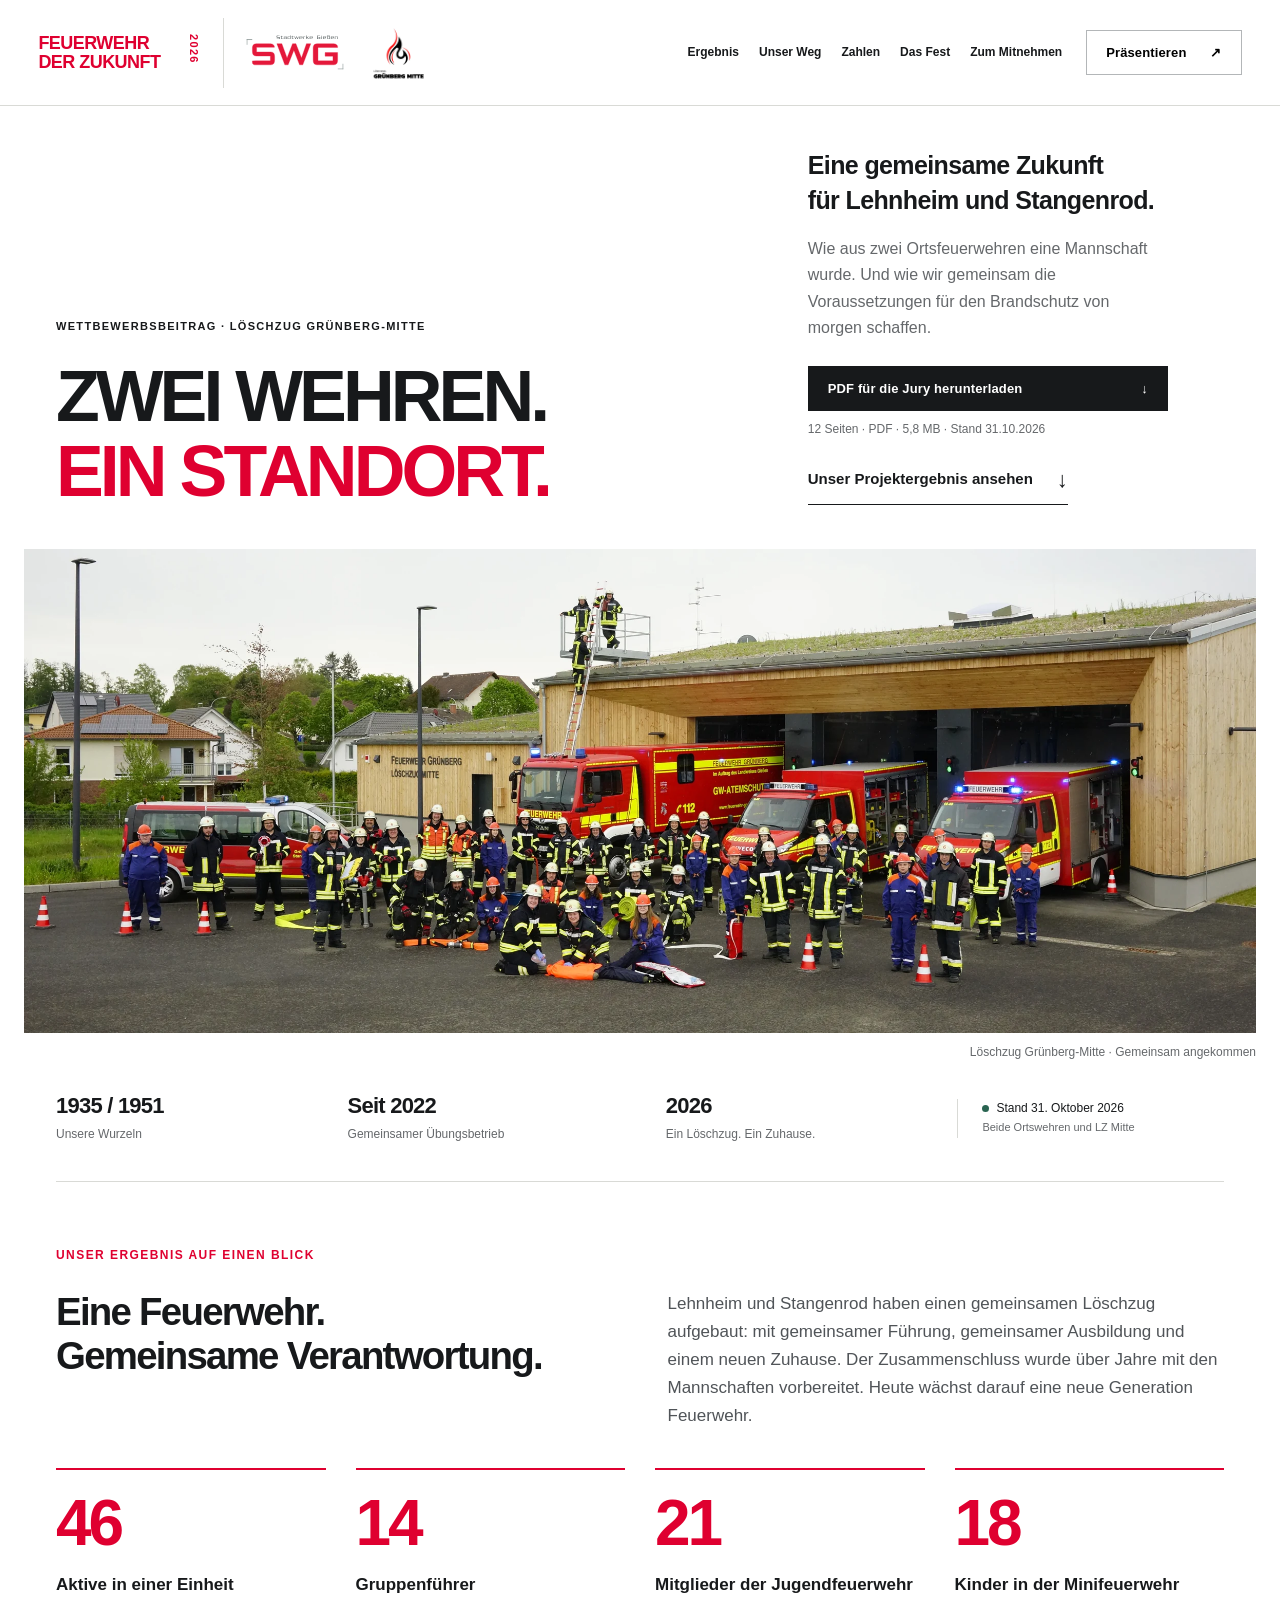
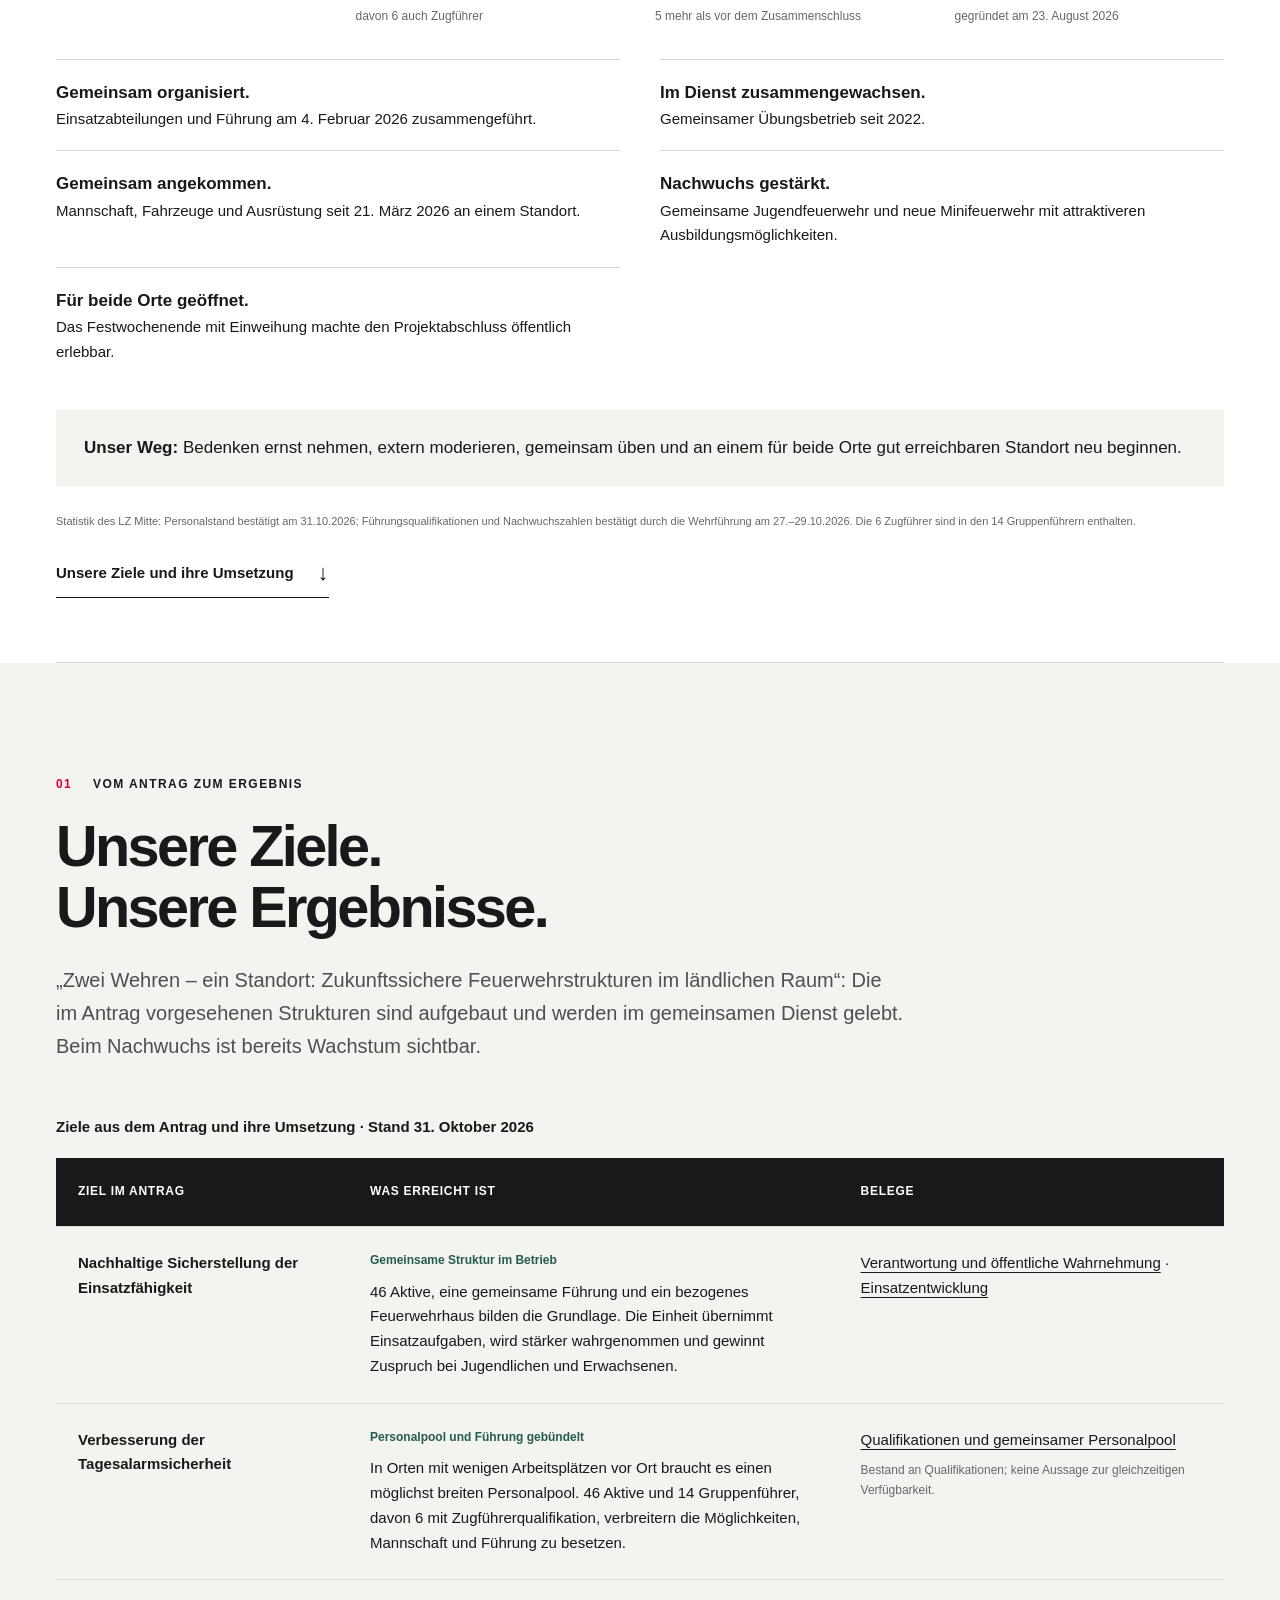
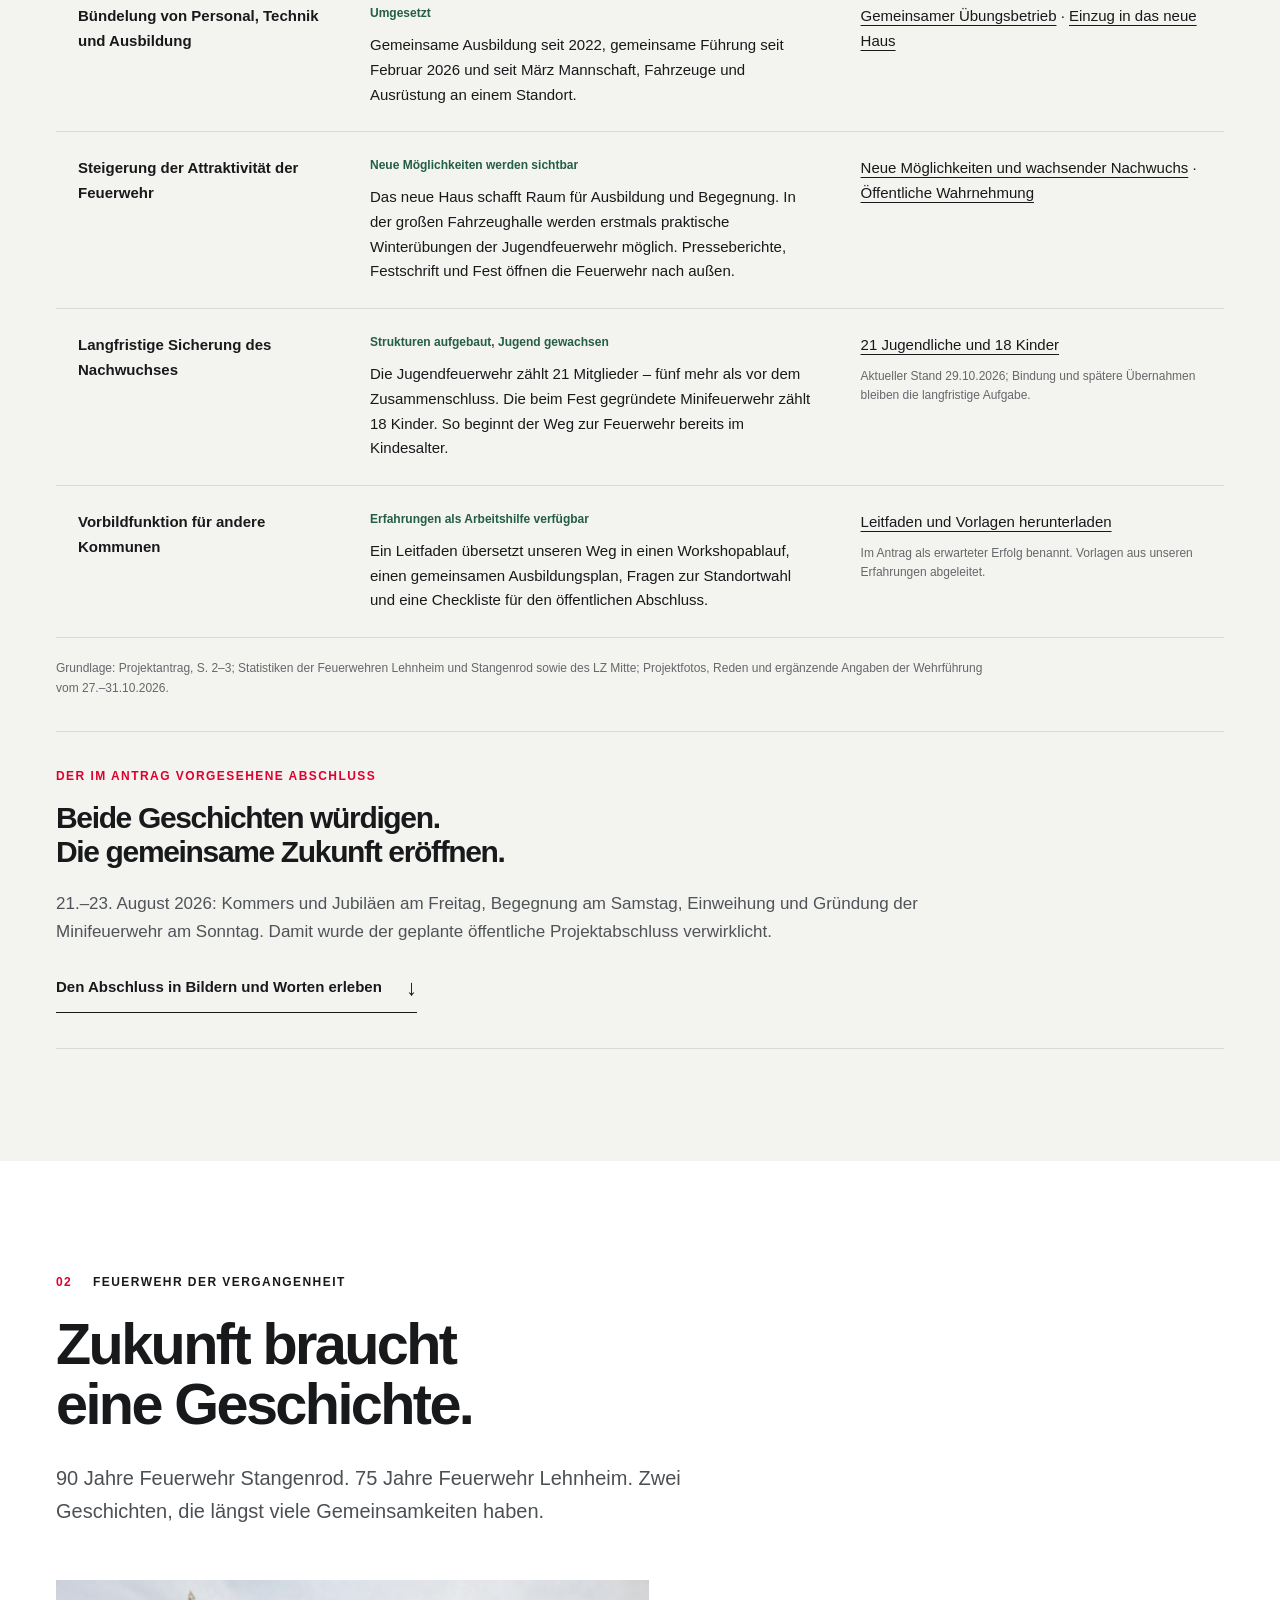
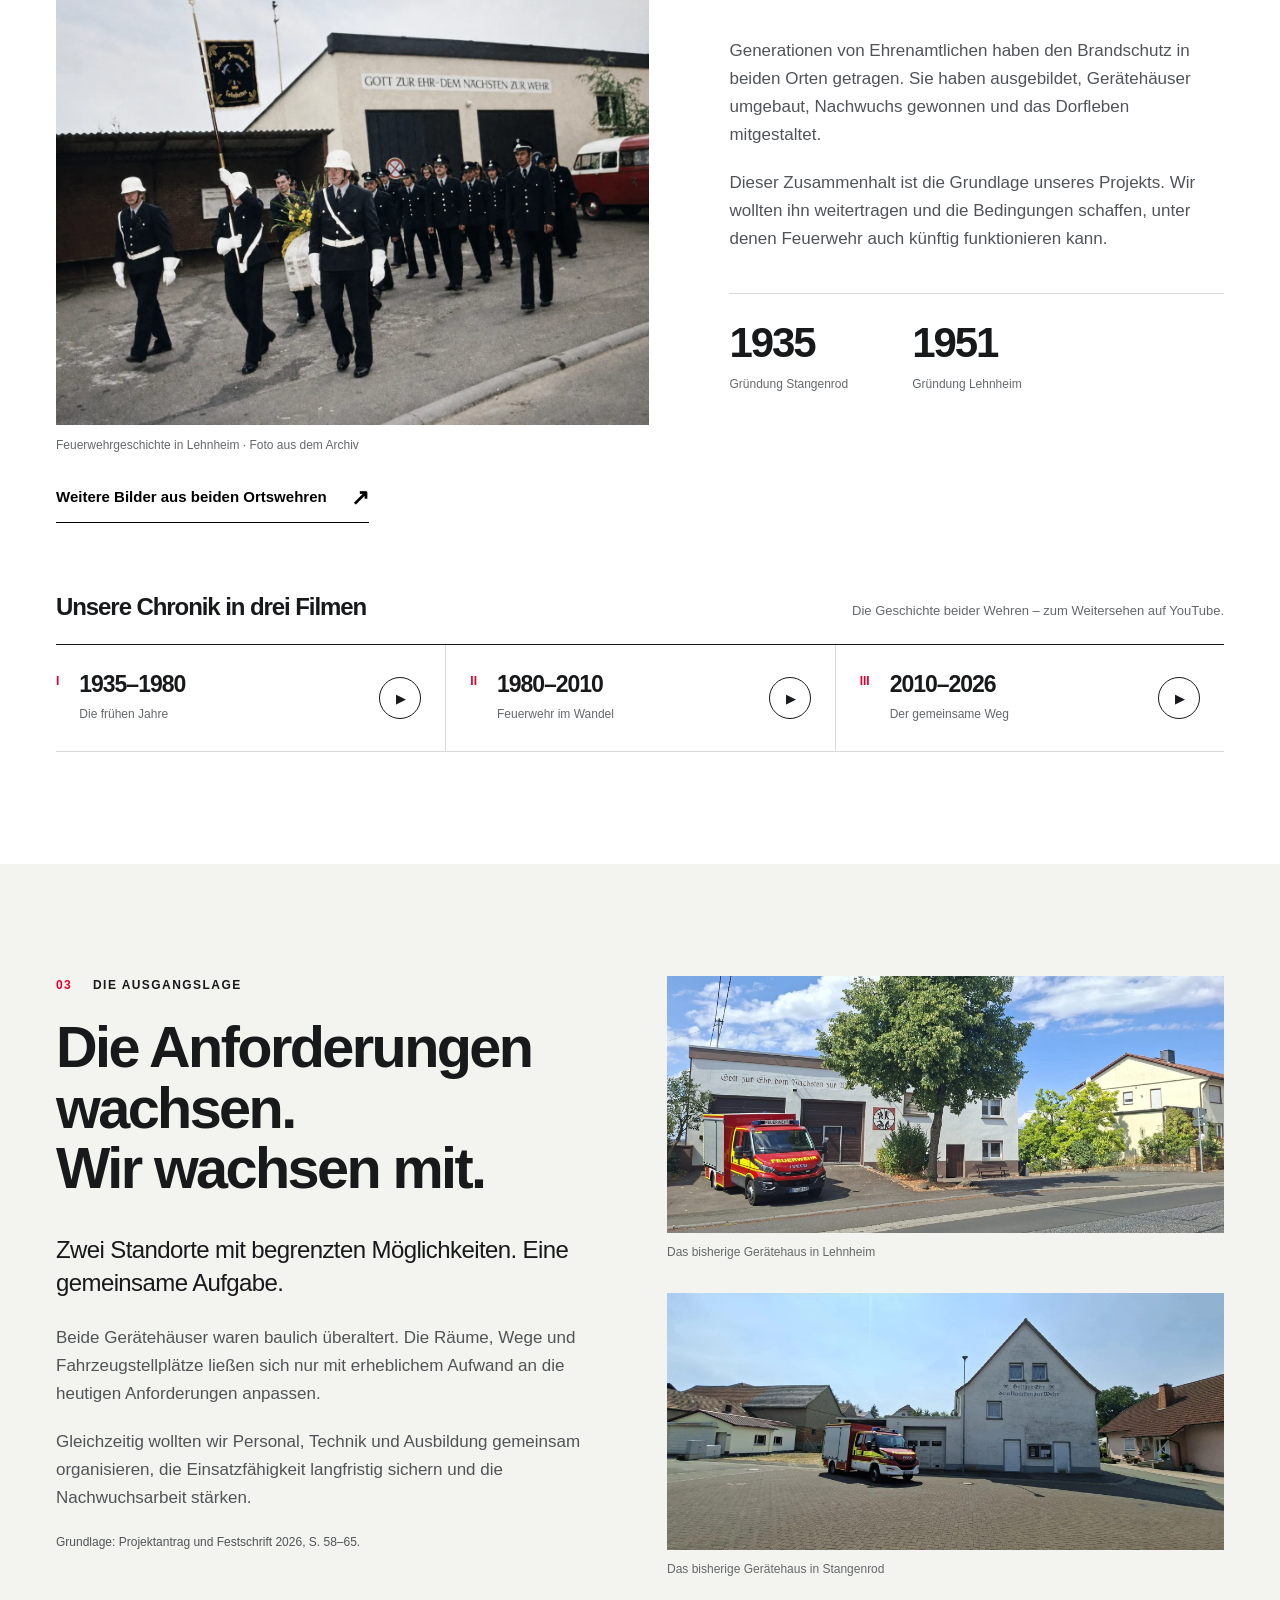
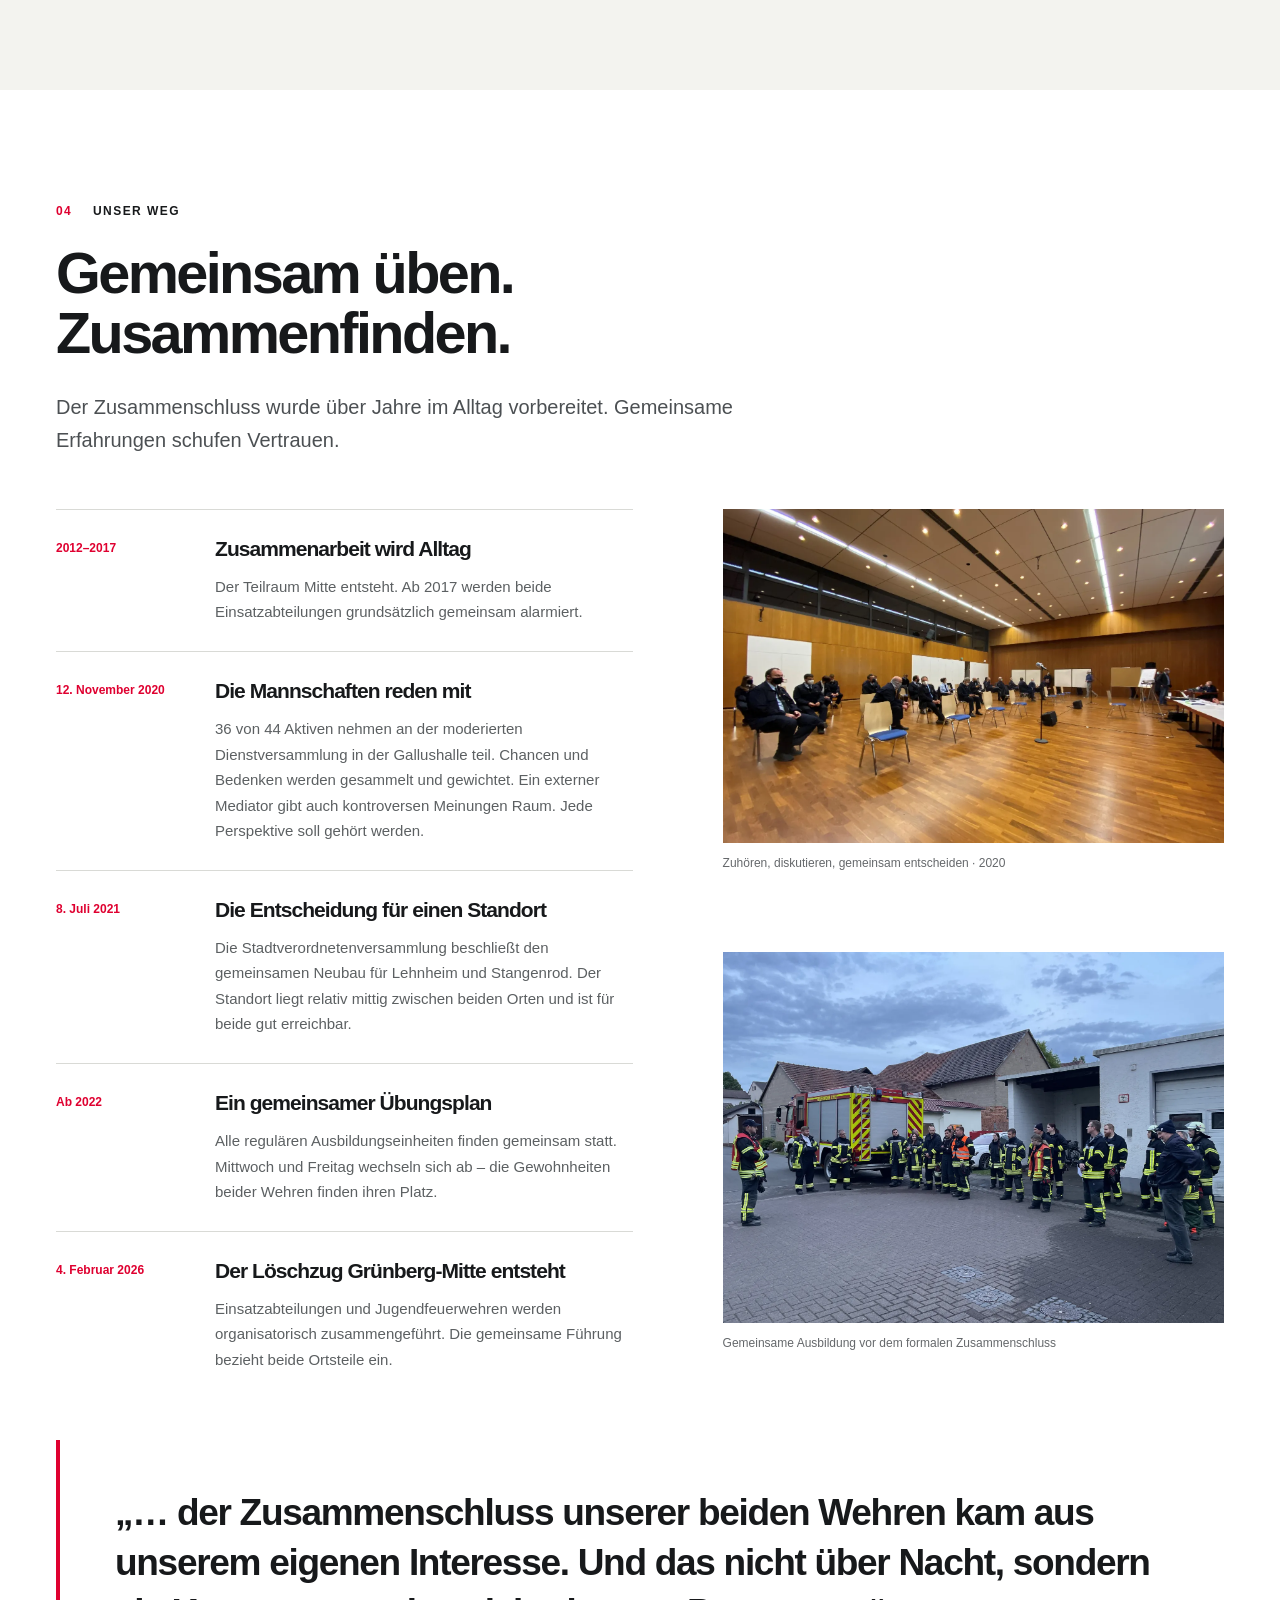
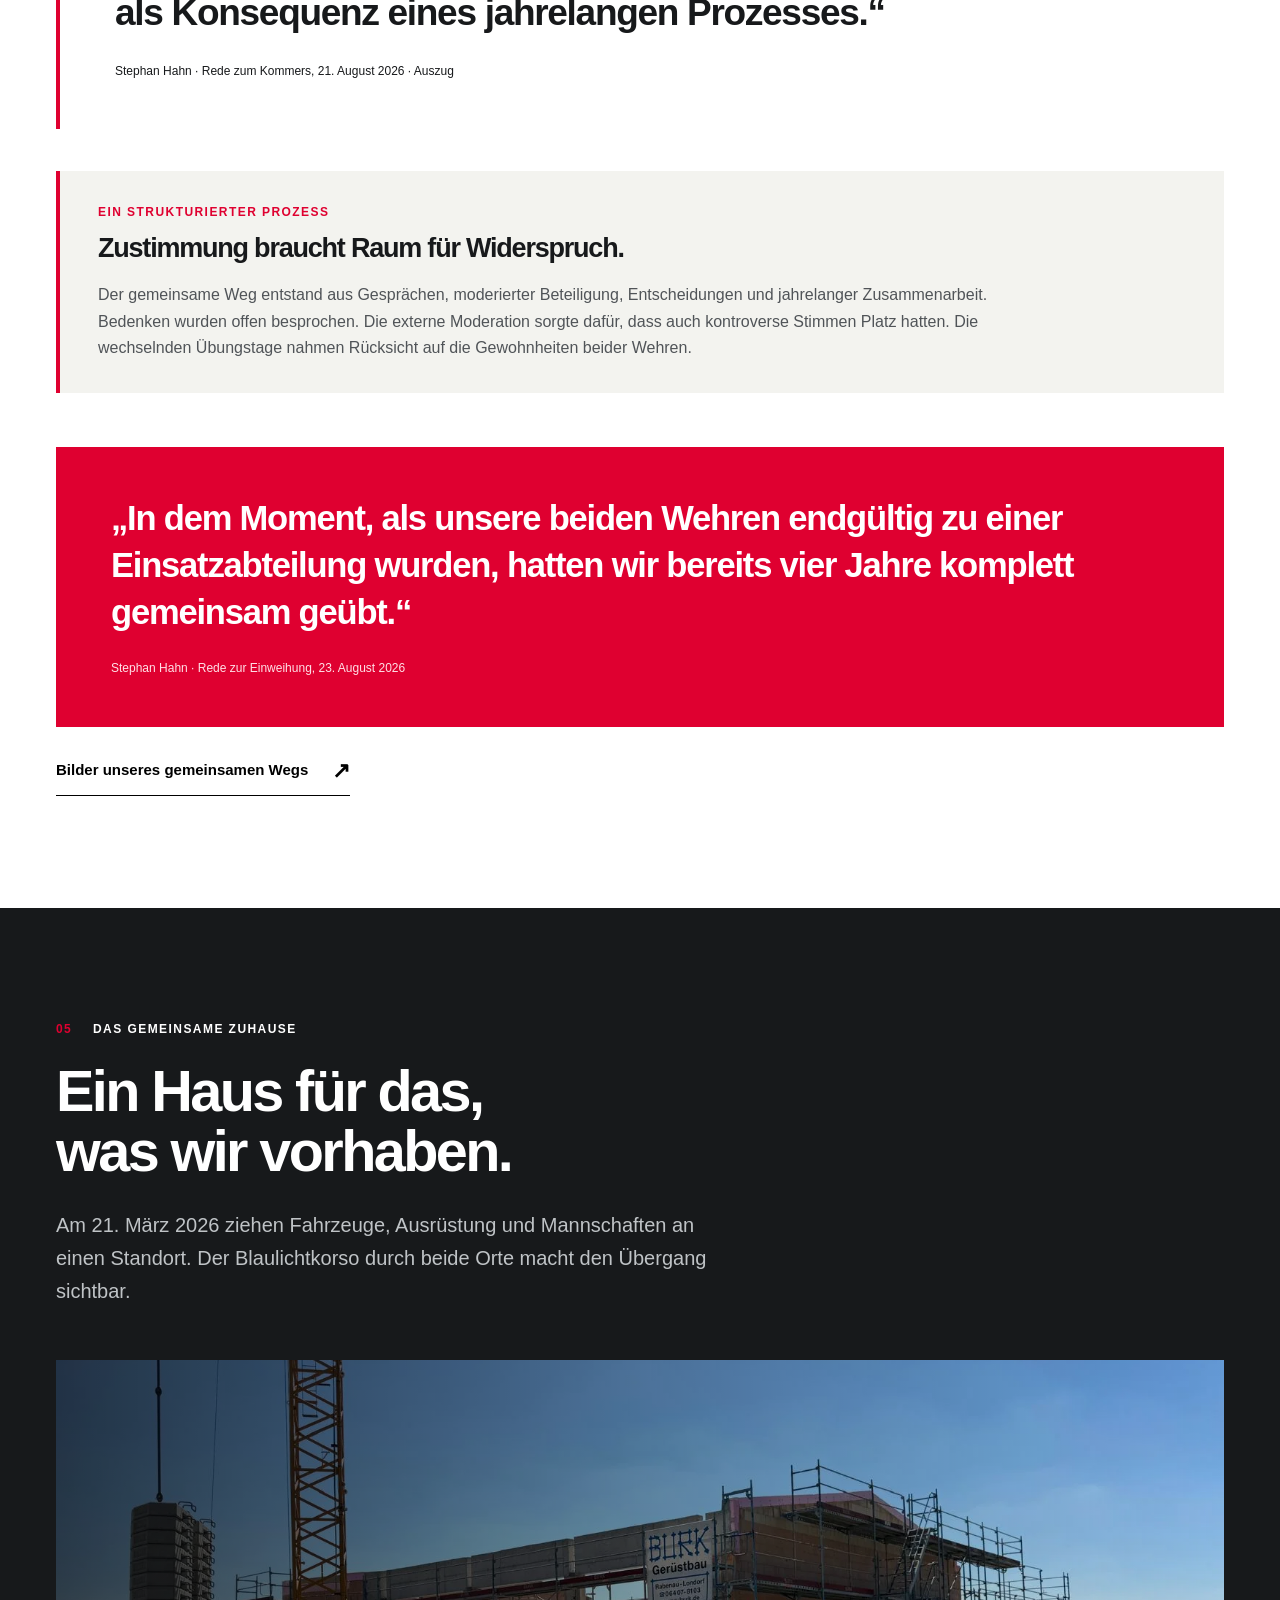
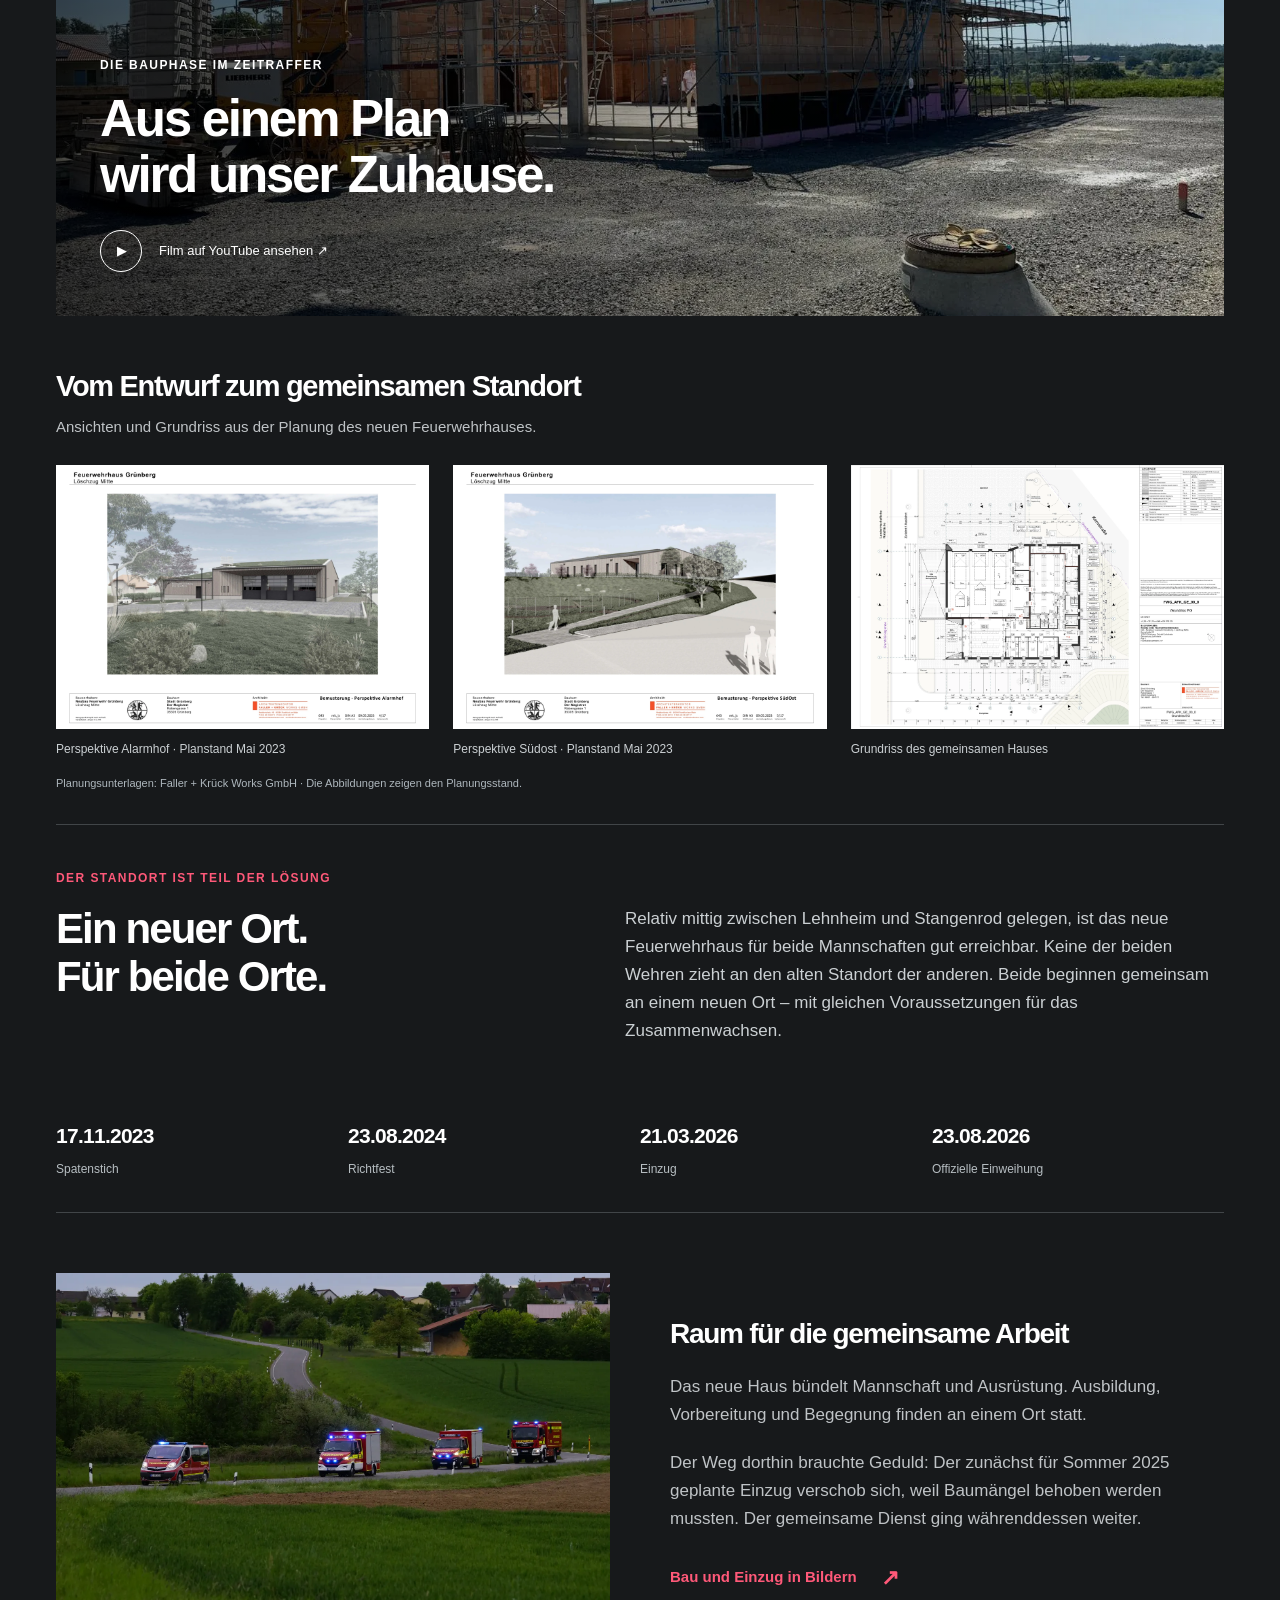
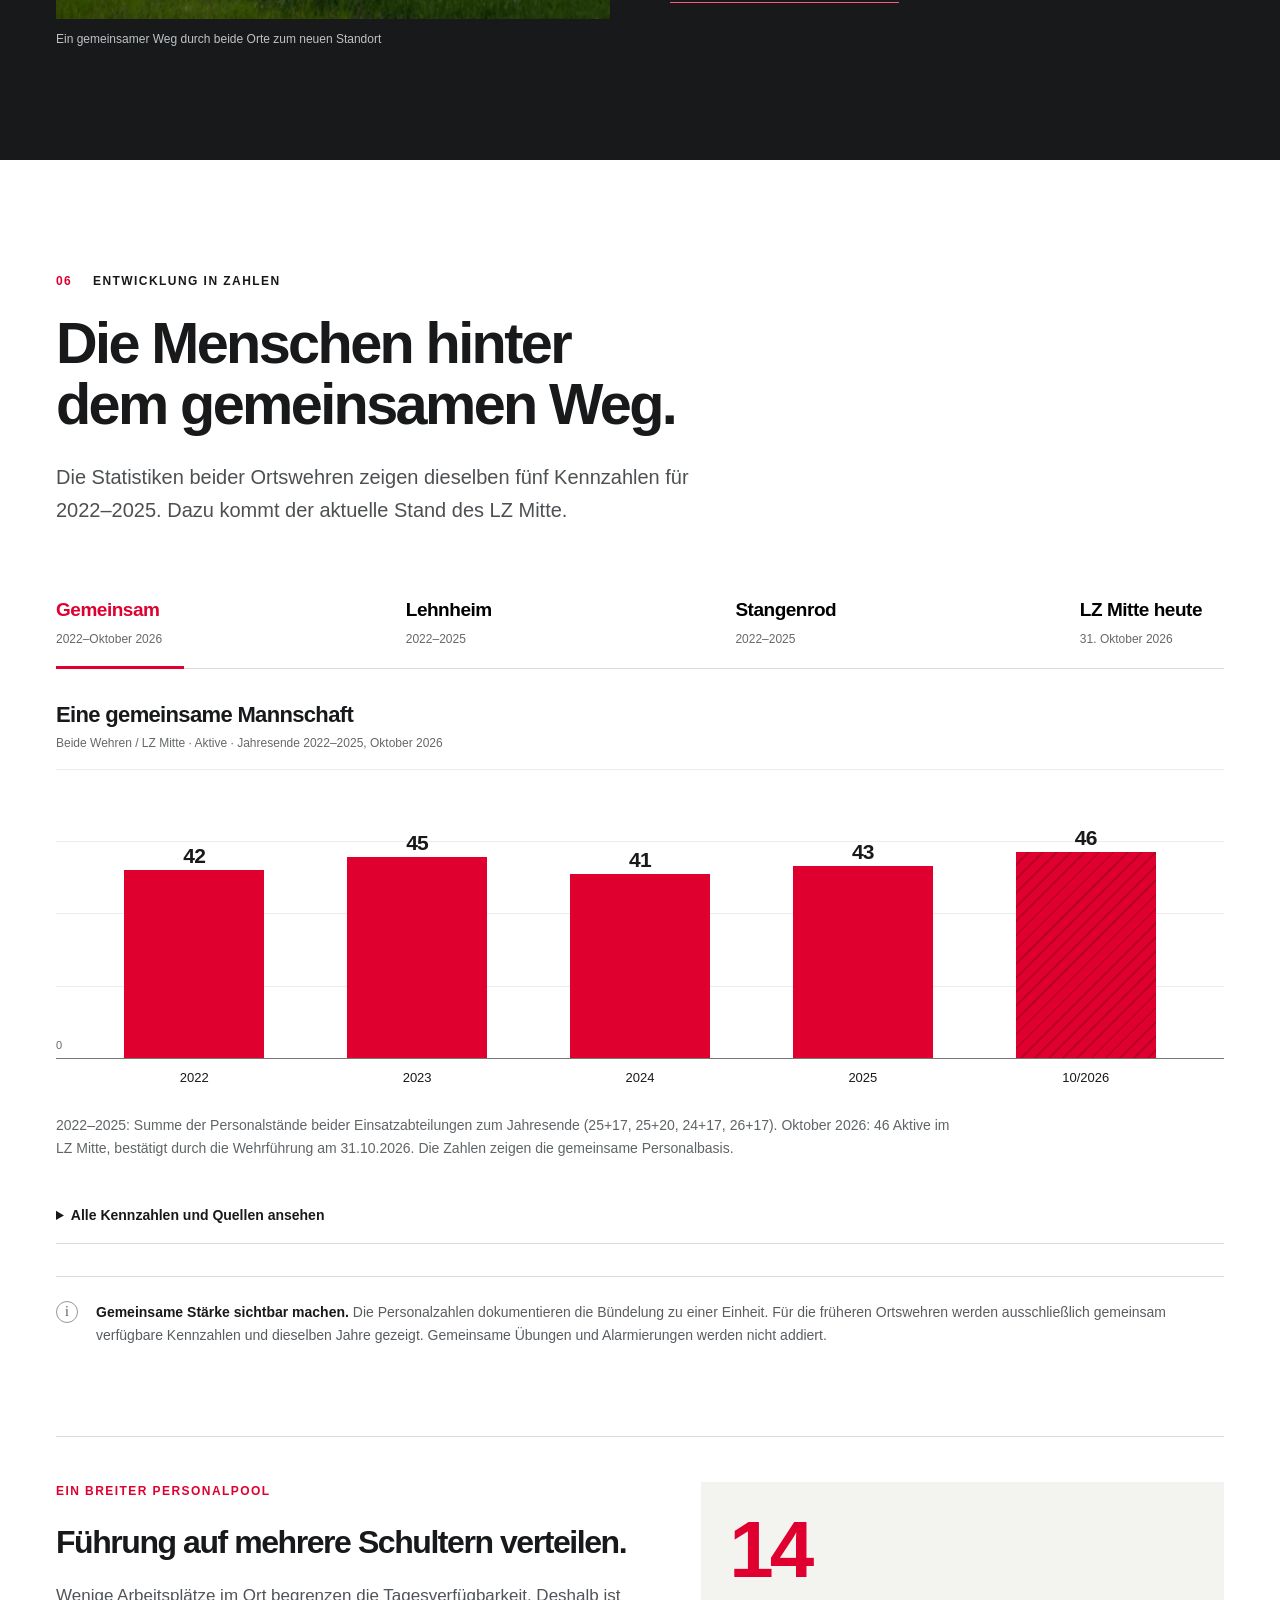
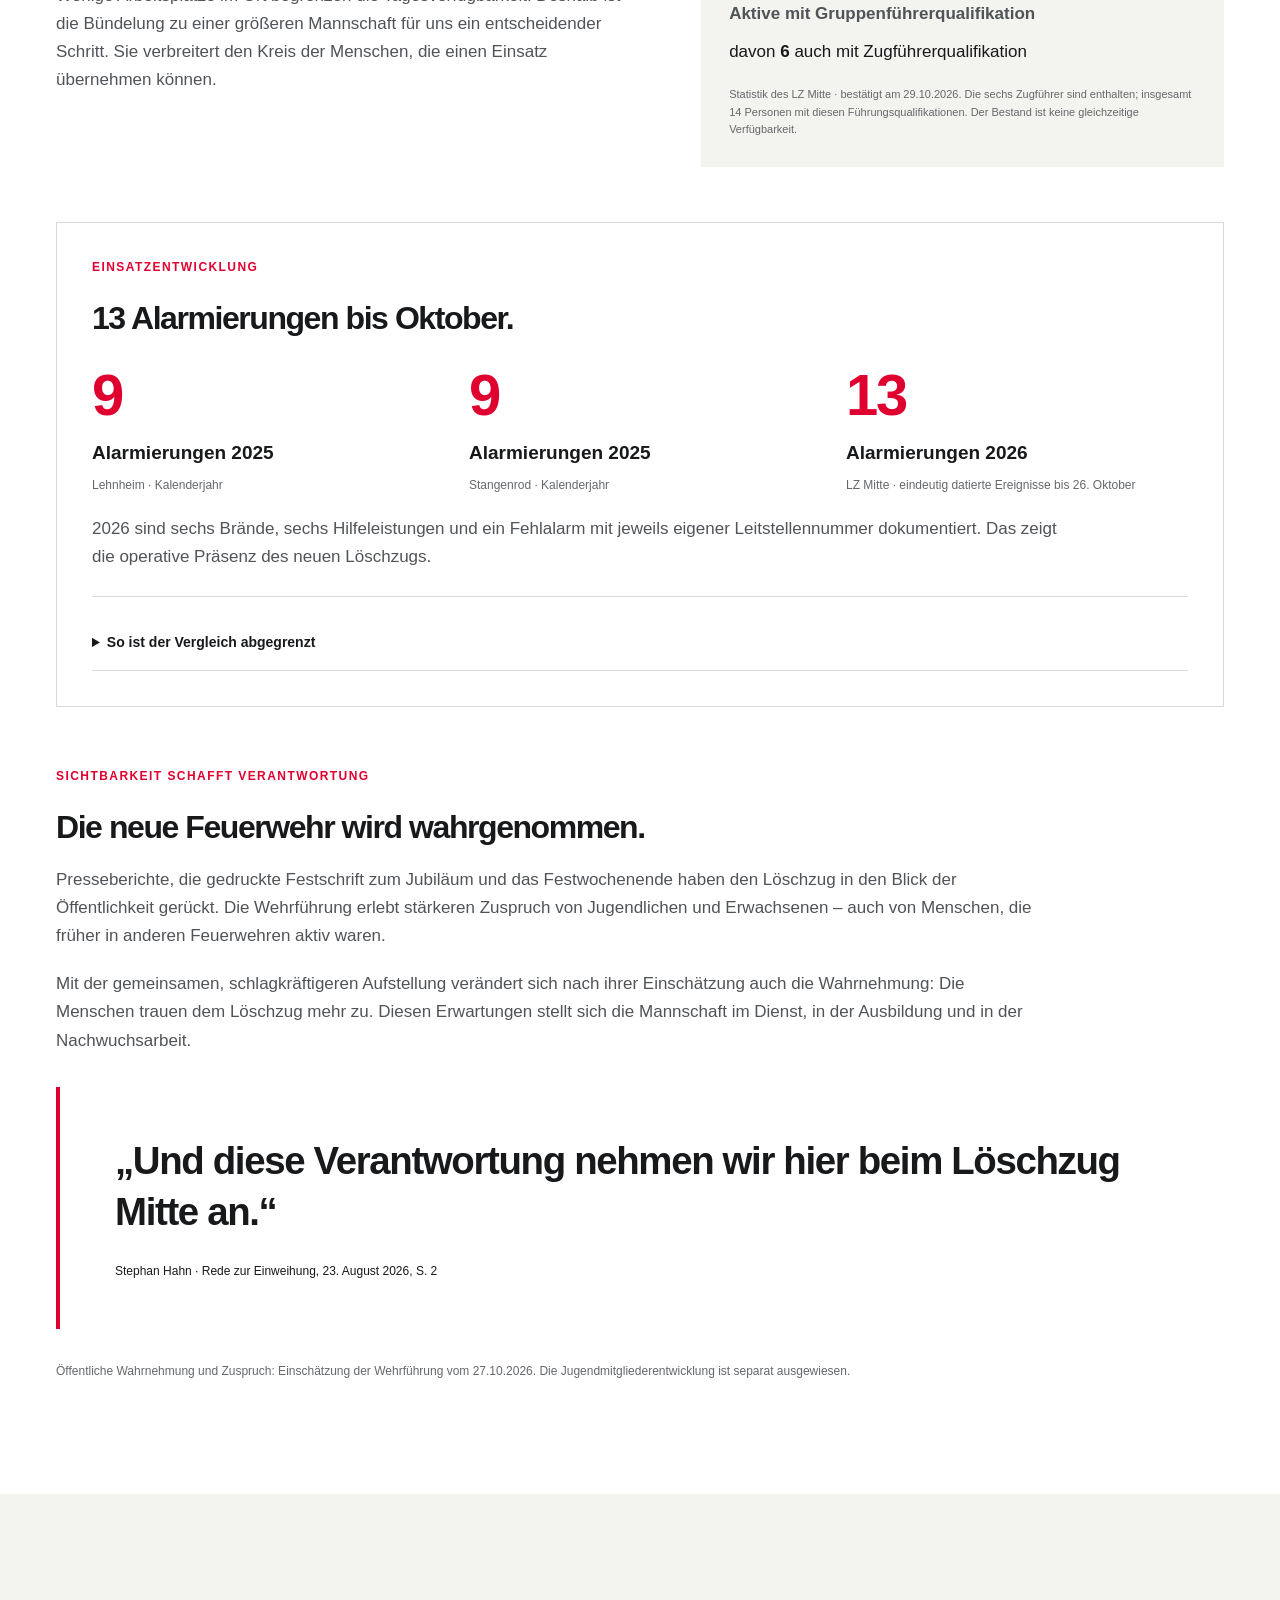
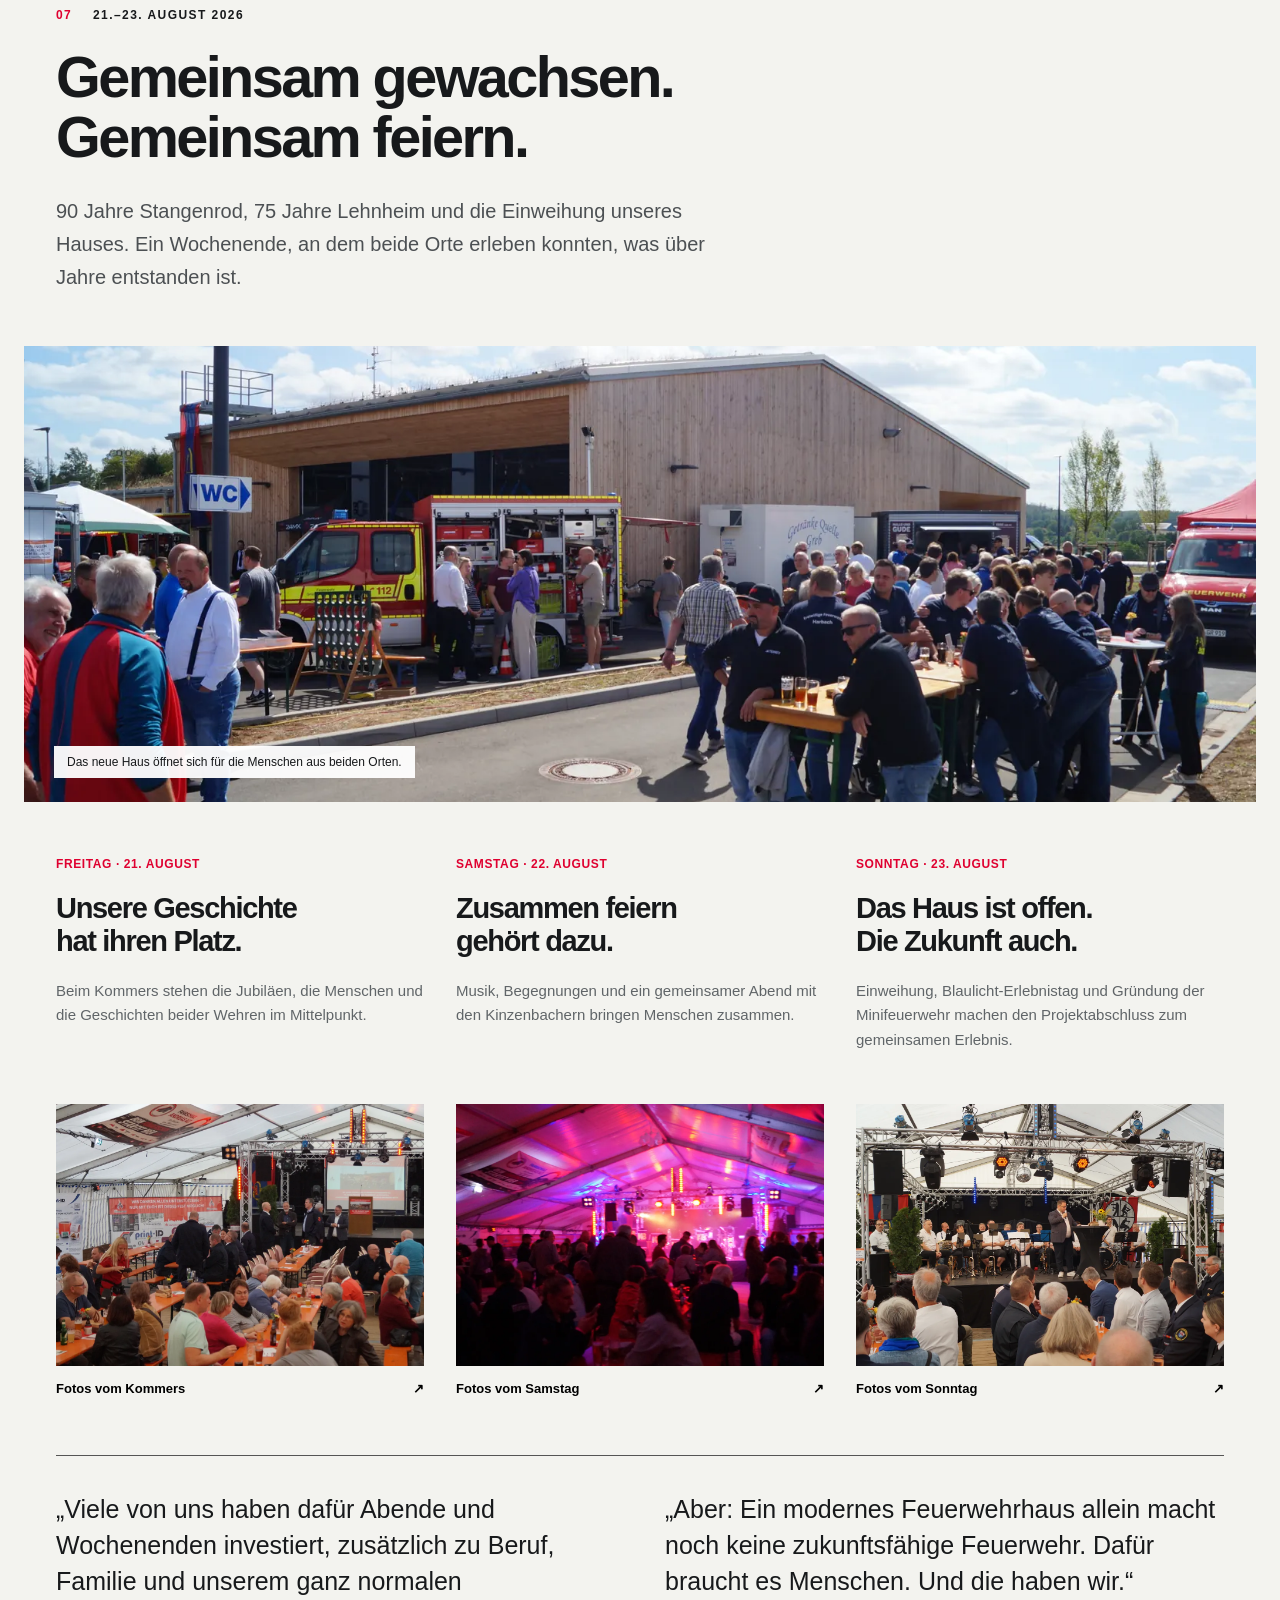
==== commit ee36d193: "Aktuellen Personalstand auf 46 Aktive korrigieren; Website und Jury-PDF aktualisieren" ====
--- a/index.html
+++ b/index.html
@@ -6,7 +6,7 @@
   <meta name="theme-color" content="#df0030">
   <meta name="description" content="Zwei Wehren, ein Standort: Lehnheim und Stangenrod wachsen zum Löschzug Grünberg-Mitte zusammen. Unser Beitrag zum Wettbewerb Feuerwehr der Zukunft 2026.">
   <meta property="og:title" content="Zwei Wehren. Ein Standort. Feuerwehr der Zukunft 2026">
-  <meta property="og:description" content="43 Aktive, gemeinsame Führung und ein neues Zuhause. Ziele, Ergebnisse und ein Leitfaden zum Zusammenwachsen für andere Feuerwehren.">
+  <meta property="og:description" content="46 Aktive, gemeinsame Führung und ein neues Zuhause. Ziele, Ergebnisse und ein Leitfaden zum Zusammenwachsen für andere Feuerwehren.">
   <meta property="og:type" content="website">
   <meta property="og:url" content="https://herrhahn.github.io/feuerwehr-der-zukunft-2026/">
   <meta property="og:image" content="https://herrhahn.github.io/feuerwehr-der-zukunft-2026/foto-65.webp">
@@ -14,8 +14,8 @@
   <link rel="icon" href="foto-76.webp" type="image/webp">
   <link rel="stylesheet" href="styles.css">
   <link rel="stylesheet" href="legal.css">
-  <script src="statistics.js?v=20261029" defer></script>
-  <script src="app.js?v=20261029" defer></script>
+  <script src="statistics.js?v=20261031" defer></script>
+  <script src="app.js?v=20261031" defer></script>
 </head>
 <body>
 <a class="skip-link" href="#inhalt">Zum Inhalt</a>
@@ -31,10 +31,10 @@
   <section class="hero chapter" id="start" data-chapter="Unser Projekt">
     <div class="hero-intro wrap">
       <div><p class="eyebrow">Wettbewerbsbeitrag · Löschzug Grünberg-Mitte</p><h1>ZWEI WEHREN. <br><span>EIN STANDORT.</span></h1></div>
-      <div class="hero-copy"><p class="lead">Eine gemeinsame Zukunft <br>für Lehnheim und Stangenrod.</p><p>Wie aus zwei Ortsfeuerwehren eine Mannschaft wurde. Und wie wir gemeinsam die Voraussetzungen für den Brandschutz von morgen schaffen.</p><div class="hero-download"><a class="button button-dark" href="projektdokumentation-jury-2026.pdf?v=20261029" download="Feuerwehr-der-Zukunft-2026_Projektdokumentation_LZ-Mitte.pdf" aria-describedby="jury-download-info">PDF für die Jury herunterladen <span aria-hidden="true">↓</span></a><small id="jury-download-info">12 Seiten · PDF · 5,8 MB · Stand 29.10.2026</small></div><a class="text-link" href="#bilanz">Unser Projektergebnis ansehen <span aria-hidden="true">↓</span></a></div>
+      <div class="hero-copy"><p class="lead">Eine gemeinsame Zukunft <br>für Lehnheim und Stangenrod.</p><p>Wie aus zwei Ortsfeuerwehren eine Mannschaft wurde. Und wie wir gemeinsam die Voraussetzungen für den Brandschutz von morgen schaffen.</p><div class="hero-download"><a class="button button-dark" href="projektdokumentation-jury-2026.pdf?v=20261031" download="Feuerwehr-der-Zukunft-2026_Projektdokumentation_LZ-Mitte.pdf" aria-describedby="jury-download-info">PDF für die Jury herunterladen <span aria-hidden="true">↓</span></a><small id="jury-download-info">12 Seiten · PDF · 5,8 MB · Stand 31.10.2026</small></div><a class="text-link" href="#bilanz">Unser Projektergebnis ansehen <span aria-hidden="true">↓</span></a></div>
     </div>
     <figure class="hero-photo"><img src="foto-65.webp" width="2400" height="942" fetchpriority="high" alt="Die Mannschaft und Jugendfeuerwehr des Löschzugs Grünberg-Mitte mit ihren Fahrzeugen vor dem gemeinsamen Feuerwehrhaus"><figcaption>Löschzug Grünberg-Mitte · Gemeinsam angekommen</figcaption></figure>
-    <div class="hero-facts wrap"><div><strong>1935 / 1951</strong><span>Unsere Wurzeln</span></div><div><strong>Seit 2022</strong><span>Gemeinsamer Übungsbetrieb</span></div><div><strong>2026</strong><span>Ein Löschzug. Ein Zuhause.</span></div><a href="#datenstand" class="status-link"><span class="status-dot"></span>Stand 29. Oktober 2026 <br><small>Beide Ortswehren und LZ Mitte</small></a></div>
+    <div class="hero-facts wrap"><div><strong>1935 / 1951</strong><span>Unsere Wurzeln</span></div><div><strong>Seit 2022</strong><span>Gemeinsamer Übungsbetrieb</span></div><div><strong>2026</strong><span>Ein Löschzug. Ein Zuhause.</span></div><a href="#datenstand" class="status-link"><span class="status-dot"></span>Stand 31. Oktober 2026 <br><small>Beide Ortswehren und LZ Mitte</small></a></div>
   </section>
 
   <section class="result-intro wrap" id="bilanz" aria-labelledby="result-intro-title">
@@ -42,7 +42,7 @@
     <h2 id="result-intro-title">Eine Feuerwehr.<br>Gemeinsame Verantwortung.</h2>
     <p>Lehnheim und Stangenrod haben einen gemeinsamen Löschzug aufgebaut: mit gemeinsamer Führung, gemeinsamer Ausbildung und einem neuen Zuhause. Der Zusammenschluss wurde über Jahre mit den Mannschaften vorbereitet. Heute wächst darauf eine neue Generation Feuerwehr.</p>
     <div class="result-numbers" aria-label="Löschzug Mitte im Oktober 2026">
-      <div><strong>43</strong><span>Aktive in einer Einheit</span></div>
+      <div><strong>46</strong><span>Aktive in einer Einheit</span></div>
       <div><strong>14</strong><span>Gruppenführer</span><small>davon 6 auch Zugführer</small></div>
       <div><strong>21</strong><span>Mitglieder der Jugendfeuerwehr</span><small>5 mehr als vor dem Zusammenschluss</small></div>
       <div><strong>18</strong><span>Kinder in der Minifeuerwehr</span><small>gegründet am 23. August 2026</small></div>
@@ -55,14 +55,14 @@
       <li><strong>Für beide Orte geöffnet.</strong> Das Festwochenende mit Einweihung machte den Projektabschluss öffentlich erlebbar.</li>
     </ol>
     <p class="result-method"><strong>Unser Weg:</strong> Bedenken ernst nehmen, extern moderieren, gemeinsam üben und an einem für beide Orte gut erreichbaren Standort neu beginnen.</p>
-    <p class="source-inline result-source">Statistik des LZ Mitte: Personalstand 26.10.2026; Führungsqualifikationen und Nachwuchszahlen bestätigt durch die Wehrführung am 27.–29.10.2026. Die 6 Zugführer sind in den 14 Gruppenführern enthalten.</p>
+    <p class="source-inline result-source">Statistik des LZ Mitte: Personalstand bestätigt am 31.10.2026; Führungsqualifikationen und Nachwuchszahlen bestätigt durch die Wehrführung am 27.–29.10.2026. Die 6 Zugführer sind in den 14 Gruppenführern enthalten.</p>
     <a class="text-link" href="#ergebnis">Unsere Ziele und ihre Umsetzung <span aria-hidden="true">↓</span></a>
   </section>
 
   <section class="chapter section results" id="ergebnis" data-chapter="Ziele und Ergebnisse"><div class="wrap">
     <div class="section-heading"><p class="eyebrow"><span>01</span> Vom Antrag zum Ergebnis</p><h2>Unsere Ziele.<br>Unsere Ergebnisse.</h2><p class="section-intro">„Zwei Wehren – ein Standort: Zukunftssichere Feuerwehrstrukturen im ländlichen Raum“: Die im Antrag vorgesehenen Strukturen sind aufgebaut und werden im gemeinsamen Dienst gelebt. Beim Nachwuchs ist bereits Wachstum sichtbar.</p></div>
-    <table class="goals-table"><caption>Ziele aus dem Antrag und ihre Umsetzung · Stand 29. Oktober 2026</caption><thead><tr><th scope="col">Ziel im Antrag</th><th scope="col">Was erreicht ist</th><th scope="col">Belege</th></tr></thead><tbody><tr><th scope="row">Nachhaltige Sicherstellung der Einsatzfähigkeit</th><td data-label="Umsetzung"><strong>Gemeinsame Struktur im Betrieb</strong>43 Aktive, eine gemeinsame Führung und ein bezogenes Feuerwehrhaus bilden die Grundlage. Die Einheit übernimmt Einsatzaufgaben, wird stärker wahrgenommen und gewinnt Zuspruch bei Jugendlichen und Erwachsenen.</td><td data-label="Belege"><a href="#verantwortung">Verantwortung und öffentliche Wahrnehmung</a> · <a href="#einsatzentwicklung">Einsatzentwicklung</a></td></tr><tr><th scope="row">Verbesserung der Tagesalarmsicherheit</th><td data-label="Umsetzung"><strong>Personalpool und Führung gebündelt</strong>In Orten mit wenigen Arbeitsplätzen vor Ort braucht es einen möglichst breiten Personalpool. 43 Aktive und 14 Gruppenführer, davon 6 mit Zugführerqualifikation, verbreitern die Möglichkeiten, Mannschaft und Führung zu besetzen.</td><td data-label="Belege"><a href="#fuehrung">Qualifikationen und gemeinsamer Personalpool</a><small>Bestand an Qualifikationen; keine Aussage zur gleichzeitigen Verfügbarkeit.</small></td></tr><tr><th scope="row">Bündelung von Personal, Technik und Ausbildung</th><td data-label="Umsetzung"><strong>Umgesetzt</strong>Gemeinsame Ausbildung seit 2022, gemeinsame Führung seit Februar 2026 und seit März Mannschaft, Fahrzeuge und Ausrüstung an einem Standort.</td><td data-label="Belege"><a href="#zusammenwachsen">Gemeinsamer Übungsbetrieb</a> · <a href="#geraetehaus">Einzug in das neue Haus</a></td></tr><tr><th scope="row">Steigerung der Attraktivität der Feuerwehr</th><td data-label="Umsetzung"><strong>Neue Möglichkeiten werden sichtbar</strong>Das neue Haus schafft Raum für Ausbildung und Begegnung. In der großen Fahrzeughalle werden erstmals praktische Winterübungen der Jugendfeuerwehr möglich. Presseberichte, Festschrift und Fest öffnen die Feuerwehr nach außen.</td><td data-label="Belege"><a href="#zukunft">Neue Möglichkeiten und wachsender Nachwuchs</a> · <a href="#verantwortung">Öffentliche Wahrnehmung</a></td></tr><tr><th scope="row">Langfristige Sicherung des Nachwuchses</th><td data-label="Umsetzung"><strong>Strukturen aufgebaut, Jugend gewachsen</strong>Die Jugendfeuerwehr zählt 21 Mitglieder – fünf mehr als vor dem Zusammenschluss. Die beim Fest gegründete Minifeuerwehr zählt 18 Kinder. So beginnt der Weg zur Feuerwehr bereits im Kindesalter.</td><td data-label="Belege"><a href="#zukunft">21 Jugendliche und 18 Kinder</a><small>Aktueller Stand 29.10.2026; Bindung und spätere Übernahmen bleiben die langfristige Aufgabe.</small></td></tr><tr><th scope="row">Vorbildfunktion für andere Kommunen</th><td data-label="Umsetzung"><strong>Erfahrungen als Arbeitshilfe verfügbar</strong>Ein Leitfaden übersetzt unseren Weg in einen Workshopablauf, einen gemeinsamen Ausbildungsplan, Fragen zur Standortwahl und eine Checkliste für den öffentlichen Abschluss.</td><td data-label="Belege"><a href="#leitfaden">Leitfaden und Vorlagen herunterladen</a><small>Im Antrag als erwarteter Erfolg benannt. Vorlagen aus unseren Erfahrungen abgeleitet.</small></td></tr></tbody></table>
-    <p class="source-inline">Grundlage: Projektantrag, S. 2–3; Statistiken der Feuerwehren Lehnheim und Stangenrod sowie des LZ Mitte; Projektfotos, Reden und ergänzende Angaben der Wehrführung vom 27.–29.10.2026.</p>
+    <table class="goals-table"><caption>Ziele aus dem Antrag und ihre Umsetzung · Stand 31. Oktober 2026</caption><thead><tr><th scope="col">Ziel im Antrag</th><th scope="col">Was erreicht ist</th><th scope="col">Belege</th></tr></thead><tbody><tr><th scope="row">Nachhaltige Sicherstellung der Einsatzfähigkeit</th><td data-label="Umsetzung"><strong>Gemeinsame Struktur im Betrieb</strong>46 Aktive, eine gemeinsame Führung und ein bezogenes Feuerwehrhaus bilden die Grundlage. Die Einheit übernimmt Einsatzaufgaben, wird stärker wahrgenommen und gewinnt Zuspruch bei Jugendlichen und Erwachsenen.</td><td data-label="Belege"><a href="#verantwortung">Verantwortung und öffentliche Wahrnehmung</a> · <a href="#einsatzentwicklung">Einsatzentwicklung</a></td></tr><tr><th scope="row">Verbesserung der Tagesalarmsicherheit</th><td data-label="Umsetzung"><strong>Personalpool und Führung gebündelt</strong>In Orten mit wenigen Arbeitsplätzen vor Ort braucht es einen möglichst breiten Personalpool. 46 Aktive und 14 Gruppenführer, davon 6 mit Zugführerqualifikation, verbreitern die Möglichkeiten, Mannschaft und Führung zu besetzen.</td><td data-label="Belege"><a href="#fuehrung">Qualifikationen und gemeinsamer Personalpool</a><small>Bestand an Qualifikationen; keine Aussage zur gleichzeitigen Verfügbarkeit.</small></td></tr><tr><th scope="row">Bündelung von Personal, Technik und Ausbildung</th><td data-label="Umsetzung"><strong>Umgesetzt</strong>Gemeinsame Ausbildung seit 2022, gemeinsame Führung seit Februar 2026 und seit März Mannschaft, Fahrzeuge und Ausrüstung an einem Standort.</td><td data-label="Belege"><a href="#zusammenwachsen">Gemeinsamer Übungsbetrieb</a> · <a href="#geraetehaus">Einzug in das neue Haus</a></td></tr><tr><th scope="row">Steigerung der Attraktivität der Feuerwehr</th><td data-label="Umsetzung"><strong>Neue Möglichkeiten werden sichtbar</strong>Das neue Haus schafft Raum für Ausbildung und Begegnung. In der großen Fahrzeughalle werden erstmals praktische Winterübungen der Jugendfeuerwehr möglich. Presseberichte, Festschrift und Fest öffnen die Feuerwehr nach außen.</td><td data-label="Belege"><a href="#zukunft">Neue Möglichkeiten und wachsender Nachwuchs</a> · <a href="#verantwortung">Öffentliche Wahrnehmung</a></td></tr><tr><th scope="row">Langfristige Sicherung des Nachwuchses</th><td data-label="Umsetzung"><strong>Strukturen aufgebaut, Jugend gewachsen</strong>Die Jugendfeuerwehr zählt 21 Mitglieder – fünf mehr als vor dem Zusammenschluss. Die beim Fest gegründete Minifeuerwehr zählt 18 Kinder. So beginnt der Weg zur Feuerwehr bereits im Kindesalter.</td><td data-label="Belege"><a href="#zukunft">21 Jugendliche und 18 Kinder</a><small>Aktueller Stand 29.10.2026; Bindung und spätere Übernahmen bleiben die langfristige Aufgabe.</small></td></tr><tr><th scope="row">Vorbildfunktion für andere Kommunen</th><td data-label="Umsetzung"><strong>Erfahrungen als Arbeitshilfe verfügbar</strong>Ein Leitfaden übersetzt unseren Weg in einen Workshopablauf, einen gemeinsamen Ausbildungsplan, Fragen zur Standortwahl und eine Checkliste für den öffentlichen Abschluss.</td><td data-label="Belege"><a href="#leitfaden">Leitfaden und Vorlagen herunterladen</a><small>Im Antrag als erwarteter Erfolg benannt. Vorlagen aus unseren Erfahrungen abgeleitet.</small></td></tr></tbody></table>
+    <p class="source-inline">Grundlage: Projektantrag, S. 2–3; Statistiken der Feuerwehren Lehnheim und Stangenrod sowie des LZ Mitte; Projektfotos, Reden und ergänzende Angaben der Wehrführung vom 27.–31.10.2026.</p>
     <div class="completion-story"><p class="eyebrow">Der im Antrag vorgesehene Abschluss</p><h3>Beide Geschichten würdigen.<br>Die gemeinsame Zukunft eröffnen.</h3><p>21.–23. August 2026: Kommers und Jubiläen am Freitag, Begegnung am Samstag, Einweihung und Gründung der Minifeuerwehr am Sonntag. Damit wurde der geplante öffentliche Projektabschluss verwirklicht.</p><a class="text-link" href="#fest">Den Abschluss in Bildern und Worten erleben <span aria-hidden="true">↓</span></a></div>
   </div></section>
 
@@ -110,7 +110,7 @@
 
   <section class="chapter section wrap" id="zahlen" data-chapter="Entwicklung in Zahlen">
     <div class="section-heading"><p class="eyebrow"><span>06</span> Entwicklung in Zahlen</p><h2>Die Menschen hinter <br>dem gemeinsamen Weg.</h2><p class="section-intro">Die Statistiken beider Ortswehren zeigen dieselben fünf Kennzahlen für 2022–2025. Dazu kommt der aktuelle Stand des LZ Mitte.</p></div>
-    <div class="data-tabs" role="tablist" aria-label="Statistik nach Einheit"><button type="button" role="tab" aria-selected="true" tabindex="0" id="tab-gesamt" aria-controls="statistics-panel" data-unit="gesamt">Gemeinsam <span>2022–Oktober 2026</span></button><button type="button" role="tab" aria-selected="false" tabindex="-1" id="tab-lehnheim" aria-controls="statistics-panel" data-unit="lehnheim">Lehnheim <span>2022–2025</span></button><button type="button" role="tab" aria-selected="false" tabindex="-1" id="tab-stangenrod" aria-controls="statistics-panel" data-unit="stangenrod">Stangenrod <span>2022–2025</span></button><button type="button" role="tab" aria-selected="false" tabindex="-1" id="tab-mitte" aria-controls="statistics-panel" data-unit="mitte">LZ Mitte heute <span>29. Oktober 2026</span></button></div>
+    <div class="data-tabs" role="tablist" aria-label="Statistik nach Einheit"><button type="button" role="tab" aria-selected="true" tabindex="0" id="tab-gesamt" aria-controls="statistics-panel" data-unit="gesamt">Gemeinsam <span>2022–Oktober 2026</span></button><button type="button" role="tab" aria-selected="false" tabindex="-1" id="tab-lehnheim" aria-controls="statistics-panel" data-unit="lehnheim">Lehnheim <span>2022–2025</span></button><button type="button" role="tab" aria-selected="false" tabindex="-1" id="tab-stangenrod" aria-controls="statistics-panel" data-unit="stangenrod">Stangenrod <span>2022–2025</span></button><button type="button" role="tab" aria-selected="false" tabindex="-1" id="tab-mitte" aria-controls="statistics-panel" data-unit="mitte">LZ Mitte heute <span>31. Oktober 2026</span></button></div>
     <div id="statistics-panel" role="tabpanel" aria-labelledby="tab-gesamt" tabindex="0">
       <div class="metric-controls"><label for="metric">Kennzahl</label><select id="metric"><option value="active">Aktive</option><option value="exercises">Übungen</option><option value="attendance">Durchschnittliche Übungsbeteiligung</option><option value="alarms">Alarmierungen</option></select></div>
       <div id="stat-visual" aria-live="polite"></div>
@@ -118,7 +118,7 @@
       <details class="data-details"><summary>Alle Kennzahlen und Quellen ansehen</summary><div class="table-scroll"><table id="data-table"><caption>Statistik der Feuerwehr Lehnheim · 2022–2025</caption><thead><tr><th scope="col">Kennzahl</th><th scope="col">2022</th><th scope="col">2023</th><th scope="col">2024</th><th scope="col">2025</th></tr></thead><tbody></tbody></table></div><p id="table-source" class="source-inline"></p><p style="margin:20px 0"><a class="text-link" href="projekt-daten.json" download>Aggregierte Auswertung mit Quellen herunterladen <span aria-hidden="true">↓</span></a></p></details>
     </div>
     <div class="data-note"><span aria-hidden="true">i</span><p><strong>Gemeinsame Stärke sichtbar machen.</strong> Die Personalzahlen dokumentieren die Bündelung zu einer Einheit. Für die früheren Ortswehren werden ausschließlich gemeinsam verfügbare Kennzahlen und dieselben Jahre gezeigt. Gemeinsame Übungen und Alarmierungen werden nicht addiert.</p></div>
-    <noscript><p>Aktive beider Ortswehren zusammen zum Jahresende: 2022: 42; 2023: 45; 2024: 41; 2025: 43. LZ Mitte im Oktober 2026: 43 Aktive. Die vollständige aggregierte Auswertung mit Quellen ist als JSON herunterladbar.</p></noscript><div id="print-data" class="print-data"></div>
+    <noscript><p>Aktive beider Ortswehren zusammen zum Jahresende: 2022: 42; 2023: 45; 2024: 41; 2025: 43. LZ Mitte im Oktober 2026: 46 Aktive. Die vollständige aggregierte Auswertung mit Quellen ist als JSON herunterladbar.</p></noscript><div id="print-data" class="print-data"></div>
 
     <div class="operational-proof" id="fuehrung"><div><p class="eyebrow">Ein breiter Personalpool</p><h3>Führung auf mehrere Schultern verteilen.</h3><p>Wenige Arbeitsplätze im Ort begrenzen die Tagesverfügbarkeit. Deshalb ist die Bündelung zu einer größeren Mannschaft für uns ein entscheidender Schritt. Sie verbreitert den Kreis der Menschen, die einen Einsatz übernehmen können.</p></div><div class="leadership-numbers"><strong>14</strong><p>Aktive mit Gruppenführerqualifikation</p><span>davon <b>6</b> auch mit Zugführerqualifikation</span><small>Statistik des LZ Mitte · bestätigt am 29.10.2026. Die sechs Zugführer sind enthalten; insgesamt 14 Personen mit diesen Führungsqualifikationen. Der Bestand ist keine gleichzeitige Verfügbarkeit.</small></div></div>
     <div class="incident-proof" id="einsatzentwicklung"><p class="eyebrow">Einsatzentwicklung</p><h3>13 Alarmierungen bis Oktober.</h3><div class="incident-comparison"><div><strong>9</strong><span>Alarmierungen 2025</span><small>Lehnheim · Kalenderjahr</small></div><div><strong>9</strong><span>Alarmierungen 2025</span><small>Stangenrod · Kalenderjahr</small></div><div><strong>13</strong><span>Alarmierungen 2026</span><small>LZ Mitte · eindeutig datierte Ereignisse bis 26. Oktober</small></div></div><p>2026 sind sechs Brände, sechs Hilfeleistungen und ein Fehlalarm mit jeweils eigener Leitstellennummer dokumentiert. Das zeigt die operative Präsenz des neuen Löschzugs.</p><details class="evidence-details"><summary>So ist der Vergleich abgegrenzt</summary><p>Quelle: Statistiken der Feuerwehren Lehnheim und Stangenrod sowie des LZ Mitte. Die 2025er Statistiken nennen je neun Alarmierungen; gemeinsame Ereignisse werden nicht addiert. Zusätzliche Tätigkeiten während der Marktbereitschaft sind darin nicht enthalten. Der Stand 2026 umfasst 13 eindeutig datierte Alarmereignisse zwischen April und Oktober. Zwei Dienstleistungen und ein Hilfeleistungseintrag mit unklarem Datum (01.01.2026, 00:00 Uhr) bleiben außen vor. Die Angaben haben unterschiedliche Berichtszeiträume; eine durch den Zusammenschluss verursachte Steigerung lässt sich allein daraus nicht ableiten.</p></details></div>
@@ -154,8 +154,8 @@
     <li><span>06</span><h3>Nach dem Projekt weiterlernen.</h3><p>Personal, Übungsbeteiligung, Qualifikationen und Nachwuchs mit klaren Stichtagen fortschreiben. Gemeinsame Termine nur einmal zählen und offene Aufgaben benennen.</p></li>
   </ol><div class="guide-panel" id="leitfaden"><div><p class="eyebrow">Zum Anwenden und Weitergeben</p><h3>Der erste Schritt für eure Feuerwehr.</h3><p>Vier Arbeitsblätter helfen, den eigenen Prozess zu beginnen: Beteiligung organisieren, gemeinsam ausbilden, den Standort bewerten und den Neuanfang sichtbar machen.</p><p class="source-inline">Die Vorlagen sind aus unseren Erfahrungen abgeleitete Empfehlungen. Sie sind keine Protokolle unserer damaligen Veranstaltungen und werden an die örtlichen Bedingungen angepasst.</p><div class="guide-downloads"><a class="button button-dark" href="leitfaden-zusammenwachsen.pdf" download>Leitfaden als PDF <span aria-hidden="true">↓</span></a><a class="text-link" href="leitfaden-vorlagen.txt" download>Textvorlagen zum Bearbeiten <span aria-hidden="true">↓</span></a></div></div><div class="guide-preview"><details><summary>1 · Gemeinsam ins Gespräch kommen</summary><p>Vorschlag für 90 Minuten: Ziel klären, Chancen und Bedenken sammeln, Themen gewichten und die nächsten Schritte mit Zuständigkeit und Termin festhalten. Eine externe Moderation gibt jeder Stimme Raum.</p><p><strong>Arbeitsfrage:</strong> Welche Sorge muss geklärt sein, damit wir den nächsten Schritt gemeinsam gehen können?</p></details><details><summary>2 · Einen gemeinsamen Ausbildungsplan erarbeiten</summary><p>Termine und Gewohnheiten beider Orte erfassen. Themen, Orte und Verantwortliche gemeinsam festlegen. Nach drei Monaten auswerten, was die Zusammenarbeit erleichtert und wo nachgesteuert werden muss.</p><p><strong>Vorlage:</strong> Termin · Ziel · Ort · Verantwortung · Material · Auswertung.</p></details><details><summary>3 · Den Standort nachvollziehbar bewerten</summary><p>Erreichbarkeit aus beiden Orten, Einsatzanforderungen, Raum für Ausbildung und Nachwuchs sowie die Wirkung auf den gemeinsamen Neuanfang prüfen. Kriterien vor der Entscheidung vereinbaren und offene Fragen festhalten.</p><p><strong>Vorlage:</strong> Kriterium · Nachweis · Bewertung je Standort · Klärungsbedarf.</p></details><details><summary>4 · Den Abschluss als gemeinsamen Anfang gestalten</summary><p>Beide Geschichten würdigen, das Haus für die Bevölkerung öffnen und die nächste Generation einbeziehen. Danach Personal, Qualifikationen und Nachwuchs zu festen Stichtagen fortschreiben.</p><p><strong>Vorlage:</strong> Zielgruppe · Angebot · Zuständigkeit · Termin · Nachweis.</p></details></div></div><p class="transfer-conclusion">Die zentrale Erfahrung: Ein gemeinsames Haus braucht eine gemeinsam entwickelte Organisation. Beides wächst durch Beteiligung und praktische Zusammenarbeit.</p></div></section>
 
-  <section class="sources section" id="datenstand"><div class="wrap"><p class="eyebrow">Dokumentation</p><div class="sources-heading"><h2>Nachvollziehbar. <br>Mit Quellen belegt.</h2><button class="button button-dark" id="print-report" type="button">Bericht drucken / als PDF sichern <span aria-hidden="true">↗</span></button></div><aside class="jury-document" aria-labelledby="jury-document-title"><div><p class="eyebrow">Download für die Jury</p><h3 id="jury-document-title">Die Abschlussdokumentation als PDF.</h3><p>Projektergebnis, Antragsziele, Zahlen und übertragbare Erfahrungen auf zwölf Seiten – mit Fotos und Zitaten.</p><small>Stand 29. Oktober 2026 · 5,8 MB</small></div><a class="button button-dark" href="projektdokumentation-jury-2026.pdf?v=20261029" download="Feuerwehr-der-Zukunft-2026_Projektdokumentation_LZ-Mitte.pdf">Jury-Dokumentation herunterladen <span aria-hidden="true">↓</span></a></aside><p>Dokumentationsstand vom 29. Oktober 2026. Die Statistiken beider Ortswehren werden mit gleichen Kennzahlen und Jahren gegenübergestellt. Der aktuelle Stand des LZ Mitte enthält ergänzend Führungsqualifikationen, Atemschutz, Nachwuchszahlen und die dokumentierten Übungen 2026.</p><div class="status-list"><div><span class="status-complete">Ausgewertet</span><strong>Lehnheim</strong><span>Statistik 2022–2025</span></div><div><span class="status-complete">Ausgewertet</span><strong>Stangenrod</strong><span>Statistik 2022–2025</span></div><div><span class="status-complete">Eingearbeitet</span><strong>Löschzug Mitte</strong><span>Statistik und bestätigte Ergänzungen · 26.–29.10.2026</span></div></div>
-    <details><summary>Quellen und Einordnung</summary><div class="source-content"><h3>Projekt und zeitlicher Verlauf</h3><p>Projektantrag „Zwei Wehren – ein Standort: Zukunftssichere Feuerwehrstrukturen im ländlichen Raum“; Festschrift des Löschzugs Grünberg-Mitte 2026, insbesondere S. 57–87. Die Jahreszahlen der Jubiläen folgen den Veranstaltungsunterlagen.</p><h3>Statistik</h3><p>Statistiken der Feuerwehr Lehnheim, der Feuerwehr Stangenrod und des LZ Mitte. Der historische Vergleich umfasst für beide Ortswehren die Jahre 2022–2025 und dieselben Kennzahlen: Aktive, Übungen, durchschnittliche Übungsbeteiligung, Alarmierungen sowie Lehrgangs- und Seminarteilnahmen. Die Werte bleiben unverändert; Hinweise zur Zählweise stehen bei den Kennzahlen. Datenstand LZ Mitte: 26.10.2026. Führungsqualifikationen, Atemschutz, Nachwuchszahlen und neue Ausbildungsmöglichkeiten: bestätigte Ergänzungen der Wehrführung vom 27.–29.10.2026. Öffentliche Wahrnehmung und Zuspruch Erwachsener werden als Einschätzung der Wehrführung eingeordnet.</p><h3>Einordnung der Ergebnisse</h3><p>Die gemeinsame Personalstärke von 43 Aktiven belegt die Bündelung; ein Nettozuwachs der Einsatzabteilung wird daraus nicht abgeleitet. Der Bestand von 14 Gruppenführern einschließlich 6 Zugführern beschreibt Qualifikationen, keine gleichzeitige Verfügbarkeit. Die zwei dokumentierten eigenen Übungen 2026 haben im Mittel 22 Teilnehmende (24 und 20); das ist kein vollständiger Jahresdurchschnitt. Die im Antrag genannten etwa 25 werden nicht als aktueller Messwert übernommen. Standortwahl und externe Moderation beruhen auf ergänzenden Angaben der Projektverantwortlichen vom 26.10.2026.</p><h3>Wörtliche Zitate</h3><p>Stephan Hahn, Rede zum Kommers am 21. August 2026 („Rede Freitag.docx“) und Rede zur Einweihung am 23. August 2026 („Rede Sonntag.pdf“, S. 2–4). Zitate beschreiben die persönliche Perspektive des Wehrführers.</p><h3>Fotos und Filme</h3><p>Für den Wettbewerbsbeitrag bereitgestellte Aufnahmen aus dem Archiv und vom Projekt- und Festgeschehen. Die Filme öffnen auf YouTube; es werden keine YouTube-Videos automatisch geladen. Die Abbildungen der historischen Kapitel stammen aus den bereitgestellten Fotografien und Scans.</p><p><a href="https://www.stadtwerke-giessen.de/de/unternehmen/das-unternehmen/engagement/feuerwehr-der-zukunft" target="_blank" rel="noopener noreferrer">Zum Wettbewerb bei den Stadtwerken Gießen ↗</a></p></div></details>
+  <section class="sources section" id="datenstand"><div class="wrap"><p class="eyebrow">Dokumentation</p><div class="sources-heading"><h2>Nachvollziehbar. <br>Mit Quellen belegt.</h2><button class="button button-dark" id="print-report" type="button">Bericht drucken / als PDF sichern <span aria-hidden="true">↗</span></button></div><aside class="jury-document" aria-labelledby="jury-document-title"><div><p class="eyebrow">Download für die Jury</p><h3 id="jury-document-title">Die Abschlussdokumentation als PDF.</h3><p>Projektergebnis, Antragsziele, Zahlen und übertragbare Erfahrungen auf zwölf Seiten – mit Fotos und Zitaten.</p><small>Stand 31. Oktober 2026 · 5,8 MB</small></div><a class="button button-dark" href="projektdokumentation-jury-2026.pdf?v=20261031" download="Feuerwehr-der-Zukunft-2026_Projektdokumentation_LZ-Mitte.pdf">Jury-Dokumentation herunterladen <span aria-hidden="true">↓</span></a></aside><p>Dokumentationsstand vom 31. Oktober 2026. Die Statistiken beider Ortswehren werden mit gleichen Kennzahlen und Jahren gegenübergestellt. Der aktuelle Stand des LZ Mitte enthält ergänzend Führungsqualifikationen, Atemschutz, Nachwuchszahlen und die dokumentierten Übungen 2026.</p><div class="status-list"><div><span class="status-complete">Ausgewertet</span><strong>Lehnheim</strong><span>Statistik 2022–2025</span></div><div><span class="status-complete">Ausgewertet</span><strong>Stangenrod</strong><span>Statistik 2022–2025</span></div><div><span class="status-complete">Eingearbeitet</span><strong>Löschzug Mitte</strong><span>Statistik und bestätigte Ergänzungen · 26.–31.10.2026</span></div></div>
+    <details><summary>Quellen und Einordnung</summary><div class="source-content"><h3>Projekt und zeitlicher Verlauf</h3><p>Projektantrag „Zwei Wehren – ein Standort: Zukunftssichere Feuerwehrstrukturen im ländlichen Raum“; Festschrift des Löschzugs Grünberg-Mitte 2026, insbesondere S. 57–87. Die Jahreszahlen der Jubiläen folgen den Veranstaltungsunterlagen.</p><h3>Statistik</h3><p>Statistiken der Feuerwehr Lehnheim, der Feuerwehr Stangenrod und des LZ Mitte. Der historische Vergleich umfasst für beide Ortswehren die Jahre 2022–2025 und dieselben Kennzahlen: Aktive, Übungen, durchschnittliche Übungsbeteiligung, Alarmierungen sowie Lehrgangs- und Seminarteilnahmen. Die Werte bleiben unverändert; Hinweise zur Zählweise stehen bei den Kennzahlen. Datenstand LZ Mitte: 26.10.2026; Personalstand durch die Wehrführung am 31.10.2026 auf 46 Aktive korrigiert. Führungsqualifikationen, Atemschutz, Nachwuchszahlen und neue Ausbildungsmöglichkeiten: bestätigte Ergänzungen der Wehrführung vom 27.–29.10.2026. Öffentliche Wahrnehmung und Zuspruch Erwachsener werden als Einschätzung der Wehrführung eingeordnet.</p><h3>Einordnung der Ergebnisse</h3><p>Die gemeinsame Personalstärke beträgt 46 Aktive. Personalstände dokumentieren die Größe der Einheit; sie zeigen keine gleichzeitige Verfügbarkeit im Einsatz. Der Bestand von 14 Gruppenführern einschließlich 6 Zugführern beschreibt Qualifikationen, keine gleichzeitige Verfügbarkeit. Die zwei dokumentierten eigenen Übungen 2026 haben im Mittel 22 Teilnehmende (24 und 20); das ist kein vollständiger Jahresdurchschnitt. Die im Antrag genannten etwa 25 werden nicht als aktueller Messwert übernommen. Standortwahl und externe Moderation beruhen auf ergänzenden Angaben der Projektverantwortlichen vom 26.10.2026.</p><h3>Wörtliche Zitate</h3><p>Stephan Hahn, Rede zum Kommers am 21. August 2026 („Rede Freitag.docx“) und Rede zur Einweihung am 23. August 2026 („Rede Sonntag.pdf“, S. 2–4). Zitate beschreiben die persönliche Perspektive des Wehrführers.</p><h3>Fotos und Filme</h3><p>Für den Wettbewerbsbeitrag bereitgestellte Aufnahmen aus dem Archiv und vom Projekt- und Festgeschehen. Die Filme öffnen auf YouTube; es werden keine YouTube-Videos automatisch geladen. Die Abbildungen der historischen Kapitel stammen aus den bereitgestellten Fotografien und Scans.</p><p><a href="https://www.stadtwerke-giessen.de/de/unternehmen/das-unternehmen/engagement/feuerwehr-der-zukunft" target="_blank" rel="noopener noreferrer">Zum Wettbewerb bei den Stadtwerken Gießen ↗</a></p></div></details>
   </div></section>
   <section class="feedback-section" id="verbesserungsvorschlag" aria-labelledby="feedback-heading"><div class="wrap"><p class="eyebrow">Vielen Dank fürs Mitdenken</p><h2 id="feedback-heading">Die Rückmeldephase ist beendet.</h2><p>Die Hinweise zur Überarbeitung unseres Wettbewerbsbeitrags sind aufgenommen. Es werden keine weiteren Vorschläge gesammelt.</p></div></section>
 </main>
